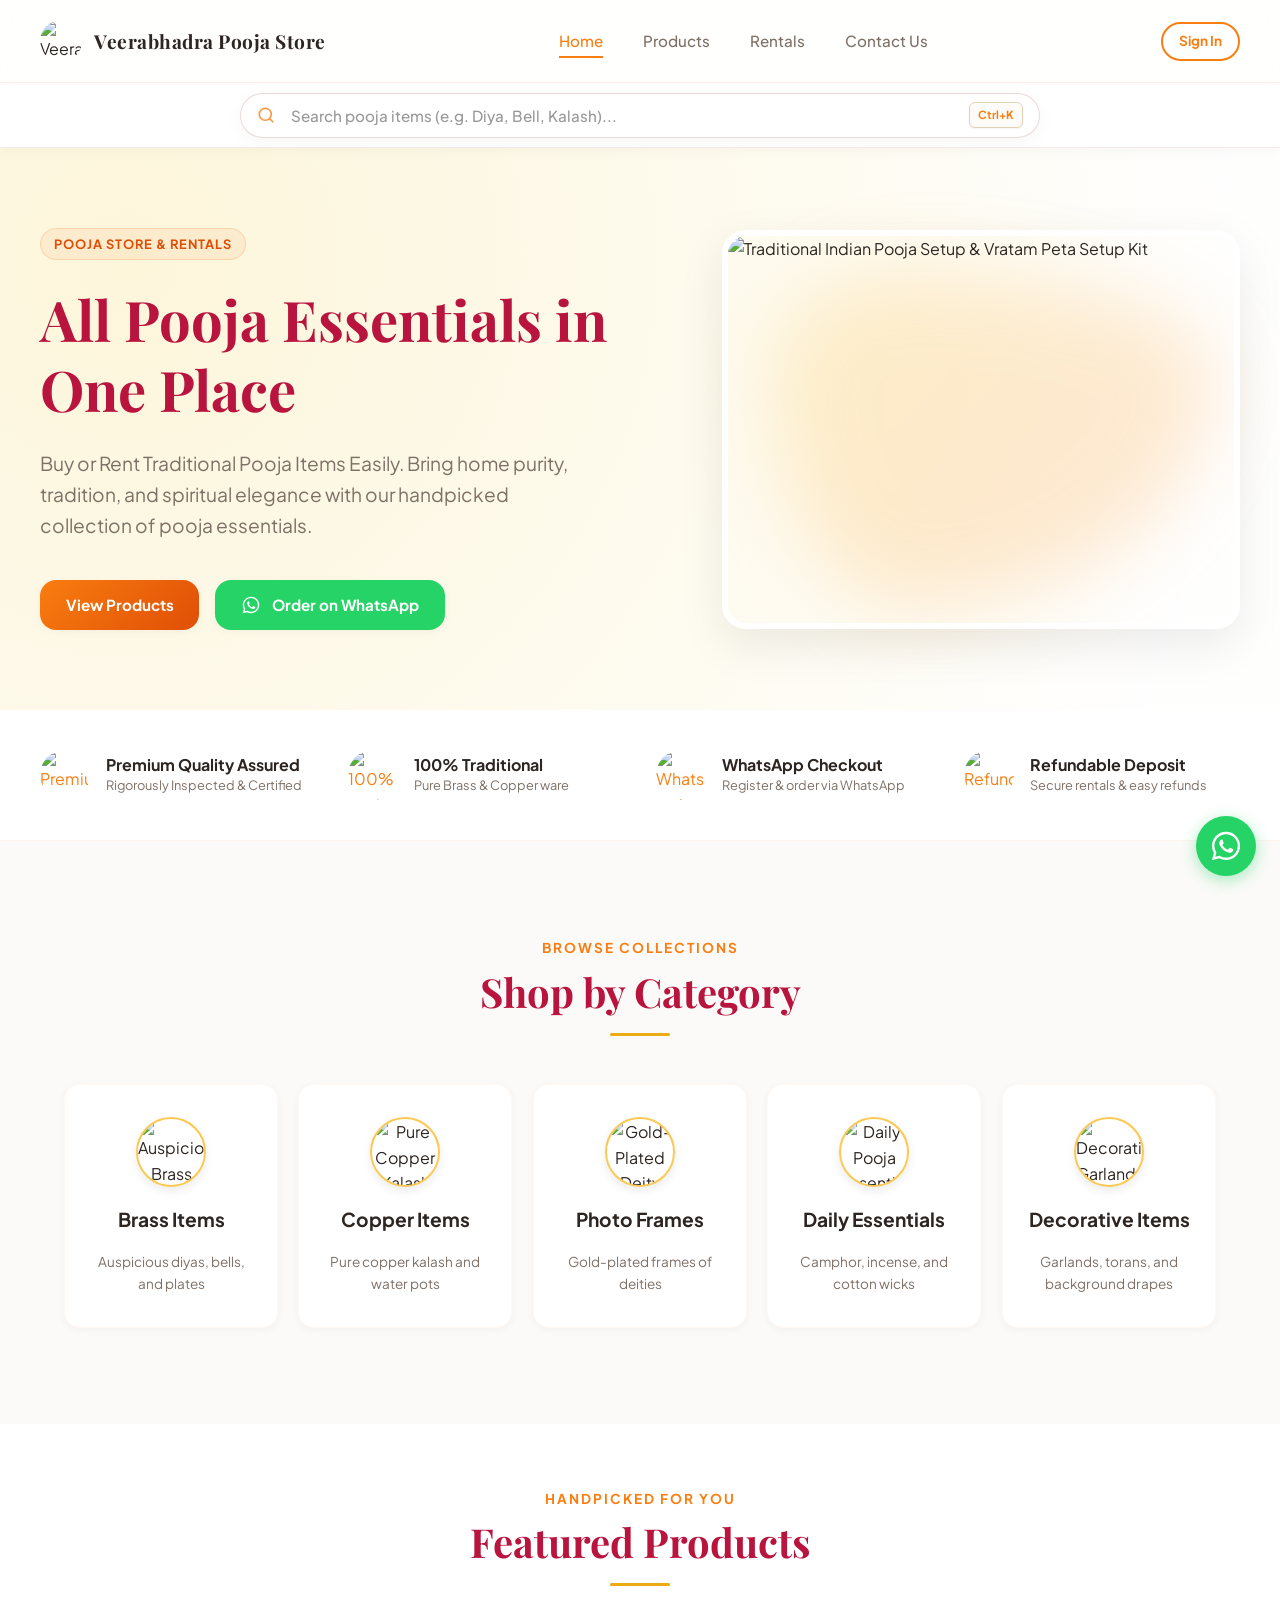
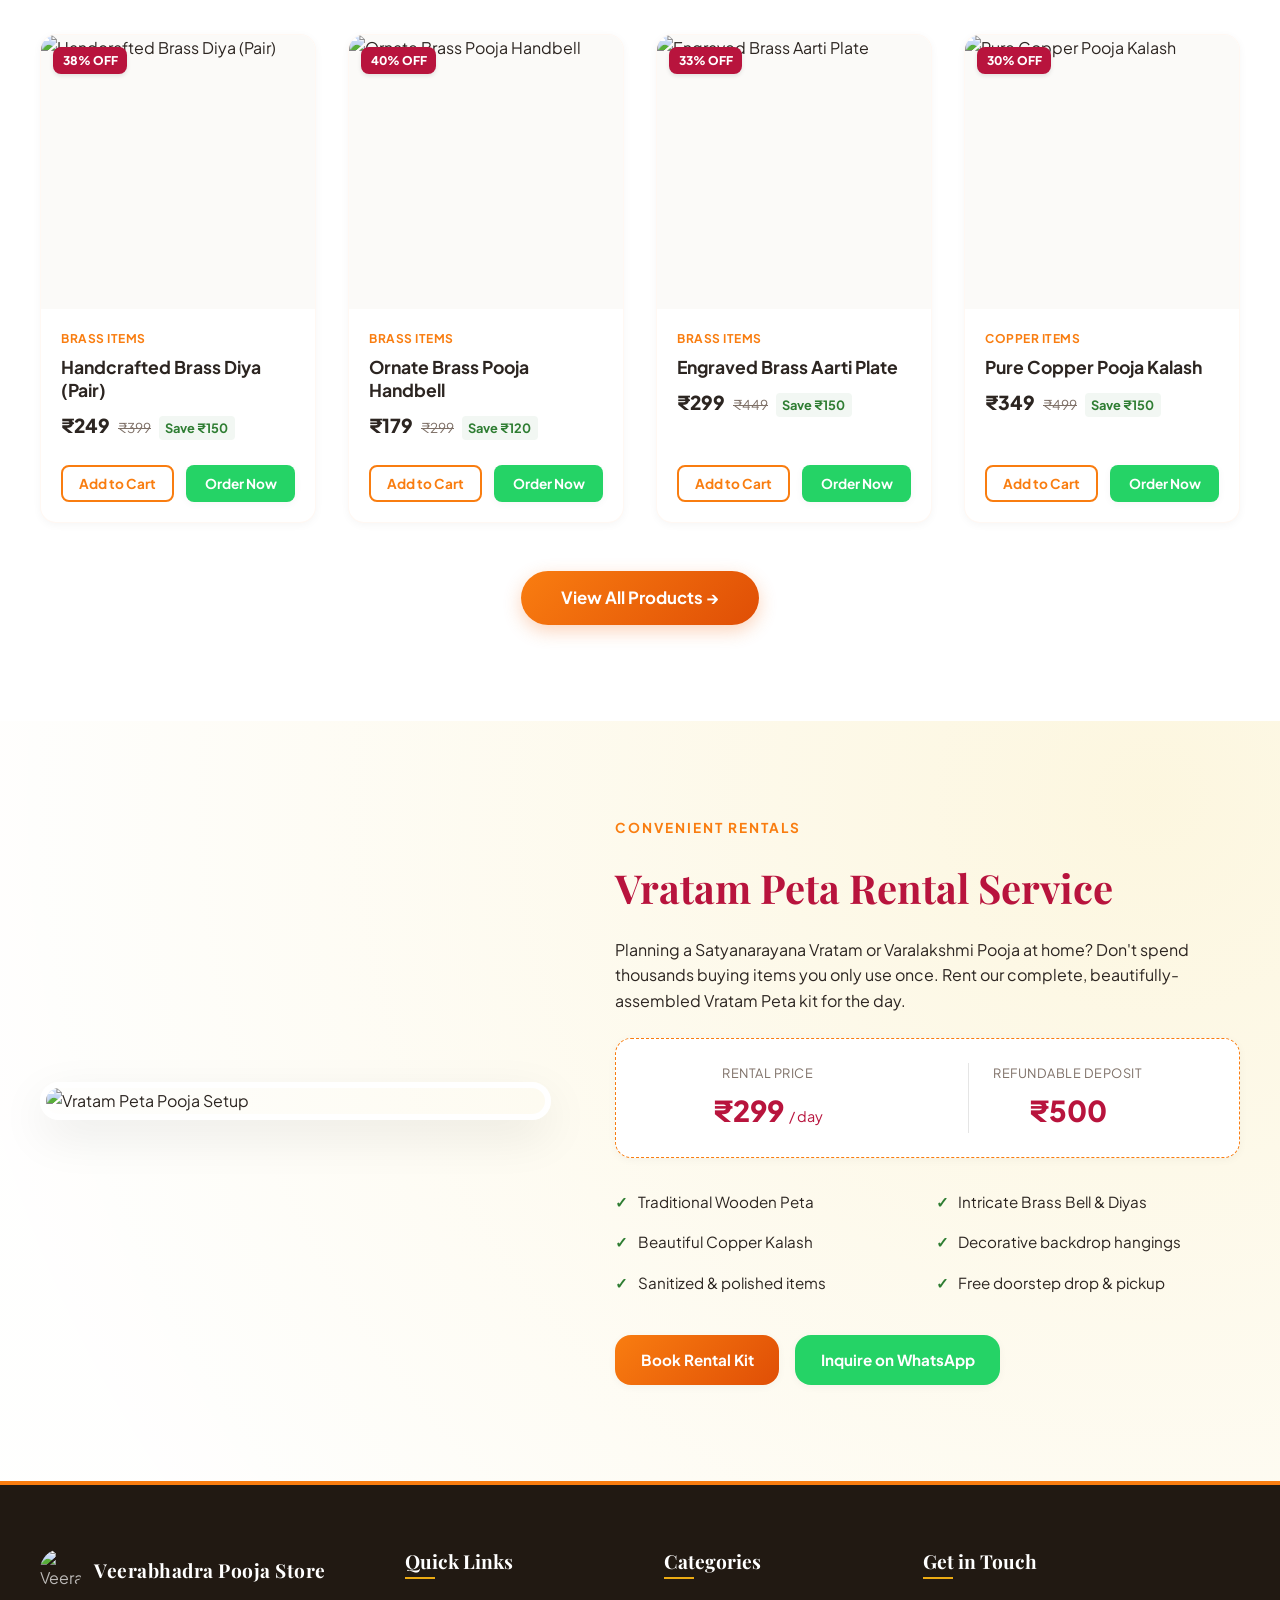
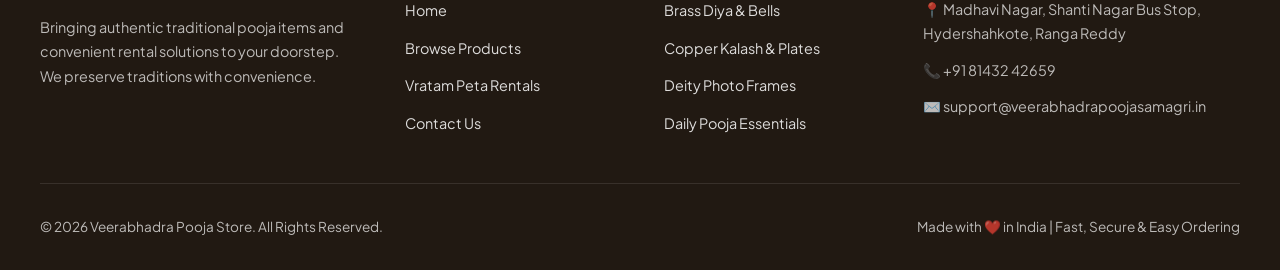
==== public/index.html @ 9b859ebb "feat: add Meta WhatsApp Cloud API support and implement admin dashboard frontend" ====
<!DOCTYPE html>
<html lang="en">
<head>
  <!-- Basic Page Needs & Character Encoding -->
  <meta charset="UTF-8">
  <meta name="viewport" content="width=device-width, initial-scale=1.0, viewport-fit=cover">
  <meta http-equiv="X-UA-Compatible" content="IE=edge">
  
  <!-- Primary SEO Meta Tags & Hyper-Local Geo Targeting -->
  <title>Veerabhadra Pooja Store | Buy Traditional Pooja Items & Rent Setup Kits in Hyderabad</title>
  <meta name="title" content="Veerabhadra Pooja Store | Buy Traditional Pooja Items & Rent Setup Kits in Hyderabad">
  <meta name="description" content="Shop premium brass & copper pooja items, deity photo frames, and rent traditional Vratam Peta setup kits in Hydershahkote, Ranga Reddy, Hyderabad. Instant WhatsApp delivery.">
  <meta name="keywords" content="pooja store near me, pooja store in Hyderabad, Veerabhadra pooja store, pooja samagri shop, buy pooja items online, vratam setup rentals Hyderabad, Hydershahkote pooja shop, Ranga Reddy pooja items, Manikonda pooja samagri, hindu pooja store, authentic pooja materials, online pooja shop, buy brass diya online, pure copper kalash, deity photo frames">
  <meta name="robots" content="index, follow, max-image-preview:large, max-snippet:-1, max-video-preview:-1">
  <meta name="author" content="Veerabhadra Pooja Store">
  
  <!-- Canonical URL & PWA Manifest -->
  <link rel="canonical" href="https://veerabhadrapoojasamagri.in/">
  <link rel="manifest" href="manifest.json">
  <meta name="theme-color" content="#800000">

  <!-- Favicons -->
  <link rel="icon" href="images/logo.jpg" type="image/jpeg">
  <link rel="apple-touch-icon" href="images/logo.jpg">

  <!-- Open Graph / Facebook / WhatsApp Social Media Meta Tags -->
  <meta property="og:type" content="website">
  <meta property="og:url" content="https://veerabhadrapoojasamagri.in/">
  <meta property="og:title" content="Veerabhadra Pooja Store | Buy Traditional Pooja Items & Rent Setup Kits in Hyderabad">
  <meta property="og:description" content="Shop premium brass & copper pooja items, deity photo frames, and rent traditional Vratam Peta setup kits in Hydershahkote, Ranga Reddy, Hyderabad. Instant WhatsApp delivery.">
  <meta property="og:image" content="https://veerabhadrapoojasamagri.in/images/hero.png">
  <meta property="og:image:alt" content="Veerabhadra Pooja Store - Traditional Indian Pooja Essentials & Setup Kit Rentals">
  <meta property="og:site_name" content="Veerabhadra Pooja Store">
  <meta property="og:locale" content="en_IN">

  <!-- Twitter Card Meta Tags -->
  <meta name="twitter:card" content="summary_large_image">
  <meta name="twitter:url" content="https://veerabhadrapoojasamagri.in/">
  <meta name="twitter:title" content="Veerabhadra Pooja Store | Buy Traditional Pooja Items & Rent Setup Kits in Hyderabad">
  <meta name="twitter:description" content="Shop premium brass & copper pooja items, deity photo frames, and rent traditional Vratam Peta setup kits in Hydershahkote, Ranga Reddy, Hyderabad. Instant WhatsApp delivery.">
  <meta name="twitter:image" content="https://veerabhadrapoojasamagri.in/images/hero.png">

  <!-- Google Search Console Verification Placeholder -->
  <meta name="google-site-verification" content="YOUR_GOOGLE_SEARCH_CONSOLE_VERIFICATION_CODE">

  <!-- Google Analytics 4 (GA4) Integration Placeholder -->
  <!--
  <script async src="https://www.googletagmanager.com/gtag/js?id=G-XXXXXXXXXX"></script>
  <script>
    window.dataLayer = window.dataLayer || [];
    function gtag(){dataLayer.push(arguments);}
    gtag('js', new Date());
    gtag('config', 'G-XXXXXXXXXX');
  </script>
  -->

  <!-- Preload Core Performance Assets -->
  <link rel="preload" href="css/style.css?v=2" as="style">
  <link rel="preload" href="images/hero.png" as="image" type="image/png">
  <link rel="stylesheet" href="css/style.css?v=2">

  <!-- Structured Data: Schema.org (JSON-LD) with FAQPage, LocalBusiness GeoCircle, AggregateRating & WebSite Sitelinks SearchBox -->
  <script type="application/ld+json">
  {
    "@context": "https://schema.org",
    "@graph": [
      {
        "@type": "Store",
        "@id": "https://veerabhadrapoojasamagri.in/#store",
        "name": "Veerabhadra Pooja Store",
        "url": "https://veerabhadrapoojasamagri.in/",
        "logo": "https://veerabhadrapoojasamagri.in/images/logo.jpg",
        "image": "https://veerabhadrapoojasamagri.in/images/hero.png",
        "description": "Authentic traditional brass & copper pooja items, deity photo frames, and Vratam Peta setup kit rentals in Hydershahkote, Hyderabad.",
        "telephone": "+91-8143242659",
        "email": "support@veerabhadrapoojasamagri.in",
        "priceRange": "₹149 - ₹2499",
        "address": {
          "@type": "PostalAddress",
          "streetAddress": "Madhavi Nagar, Shanti Nagar Bus Stop, Hydershahkote",
          "addressLocality": "Ranga Reddy",
          "addressRegion": "Telangana",
          "postalCode": "500091",
          "addressCountry": "IN"
        },
        "geo": {
          "@type": "GeoCoordinates",
          "latitude": "17.3753",
          "longitude": "78.3842"
        },
        "areaServed": [
          "Hydershahkote",
          "Ranga Reddy",
          "Manikonda",
          "Gachibowli",
          "Narsingi",
          "Mehdipatnam",
          "Bandlaguda Jagir",
          "Hyderabad"
        ],
        "aggregateRating": {
          "@type": "AggregateRating",
          "ratingValue": "4.9",
          "reviewCount": "128",
          "bestRating": "5",
          "worstRating": "1"
        },
        "openingHoursSpecification": {
          "@type": "OpeningHoursSpecification",
          "dayOfWeek": [
            "Monday",
            "Tuesday",
            "Wednesday",
            "Thursday",
            "Friday",
            "Saturday",
            "Sunday"
          ],
          "opens": "07:00",
          "closes": "21:00"
        }
      },
      {
        "@type": "Organization",
        "@id": "https://veerabhadrapoojasamagri.in/#organization",
        "name": "Veerabhadra Pooja Store",
        "url": "https://veerabhadrapoojasamagri.in/",
        "logo": "https://veerabhadrapoojasamagri.in/images/logo.jpg",
        "contactPoint": {
          "@type": "ContactPoint",
          "telephone": "+91-8143242659",
          "contactType": "customer service",
          "areaServed": "IN",
          "availableLanguage": ["en", "te", "hi"]
        }
      },
      {
        "@type": "WebSite",
        "@id": "https://veerabhadrapoojasamagri.in/#website",
        "url": "https://veerabhadrapoojasamagri.in/",
        "name": "Veerabhadra Pooja Store",
        "description": "Buy & Rent Pooja Essentials Online",
        "publisher": {
          "@id": "https://veerabhadrapoojasamagri.in/#organization"
        },
        "potentialAction": {
          "@type": "SearchAction",
          "target": "https://veerabhadrapoojasamagri.in/products?q={search_term_string}",
          "query-input": "required name=search_term_string"
        }
      },
      {
        "@type": "FAQPage",
        "@id": "https://veerabhadrapoojasamagri.in/#faq",
        "mainEntity": [
          {
            "@type": "Question",
            "name": "Where is Veerabhadra Pooja Store located?",
            "acceptedAnswer": {
              "@type": "Answer",
              "text": "Veerabhadra Pooja Store is located at Madhavi Nagar, Shanti Nagar Bus Stop, Hydershahkote, Ranga Reddy, Telangana 500091. We serve customers across Hydershahkote, Manikonda, Gachibowli, Narsingi, and Greater Hyderabad."
            }
          },
          {
            "@type": "Question",
            "name": "How does Vratam Peta rental work?",
            "acceptedAnswer": {
              "@type": "Answer",
              "text": "You can rent a complete traditional Vratam Peta setup kit for ₹299/day with a ₹500 100% refundable security deposit. It includes a carved wooden peta, backdrop drape frame, brass diyas, kalash, thali set, and marigold garlands. Simply order via WhatsApp for doorstep delivery."
            }
          },
          {
            "@type": "Question",
            "name": "Are the brass and copper items 100% pure?",
            "acceptedAnswer": {
              "@type": "Answer",
              "text": "Yes, all our brass diyas, bells, copper kalash pots, and thali sets are handcrafted from 100% pure traditional metals, thoroughly inspected and certified for sacred spiritual use."
            }
          },
          {
            "@type": "Question",
            "name": "How can I order pooja essentials online?",
            "acceptedAnswer": {
              "@type": "Answer",
              "text": "You can browse our collections on our website, add items to your cart, and complete instant checkout via WhatsApp without needing a credit card."
            }
          },
          {
            "@type": "Question",
            "name": "Do you offer doorstep delivery in Hyderabad?",
            "acceptedAnswer": {
              "@type": "Answer",
              "text": "Yes, we provide fast doorstep delivery across Hydershahkote, Manikonda, Gachibowli, Bandlaguda, Mehdipatnam, and all surrounding Hyderabad localities."
            }
          }
        ]
      }
    ]
  }
  </script>
</head>
<body>

  <!-- Sticky Header -->
  <header>
    <div class="header-container">
      <a href="/" class="logo">
        <img src="images/logo.jpg" alt="Veerabhadra Pooja Store Logo" class="logo-navbar-img">
        <div>
          <div class="logo-text">Veerabhadra Pooja Store</div>
          <div class="logo-tagline">Tradition & Purity</div>
        </div>
      </a>

      <!-- Desktop Nav -->
      <nav>
        <ul class="nav-links">
          <li><a href="/" class="active">Home</a></li>
          <li><a href="/products">Products</a></li>
          <li><a href="/rental">Rentals</a></li>
          <li><a href="/contact">Contact Us</a></li>
        </ul>
      </nav>

      <!-- Cart & Mobile Toggle -->
      <div class="nav-actions">
        <a href="login.html" class="btn btn-secondary btn-sm" id="navAuthBtn" style="border-radius: var(--radius-full); padding: 0.4rem 1rem;">Sign In</a>
        <button class="cart-trigger" aria-label="Open Cart" style="display: none;">
          <svg class="cart-icon-svg" viewBox="0 0 24 24" fill="none" stroke="currentColor" stroke-width="2" stroke-linecap="round" stroke-linejoin="round">
            <path d="M6 2L3.86 5.2A2 2 0 0 0 4 7.5V19a2 2 0 0 0 2 2h12a2 2 0 0 0 2-2V7.5a2 2 0 0 0 .14-2.3L18 2H6z" />
            <line x1="3" y1="6" x2="21" y2="6" />
            <path d="M16 10a4 4 0 0 1-8 0" />
          </svg>
          <span class="cart-badge" style="display: none;">0</span>
        </button>
        
        <button class="menu-toggle" aria-label="Toggle Navigation">
          <svg class="menu-toggle-svg" viewBox="0 0 24 24" fill="none" stroke="currentColor">
            <line x1="4" y1="12" x2="20" y2="12" />
            <line x1="4" y1="6" x2="20" y2="6" />
            <line x1="4" y1="18" x2="20" y2="18" />
          </svg>
        </button>
      </div> <!-- End nav-actions -->
    </div> <!-- End header-container -->
  </header>

  <!-- Top Smart Search Strip (Sticky under Navbar) -->
  <div class="top-search-strip">
    <div class="top-search-container">
      <div class="smart-search-wrapper">
        <div class="smart-search-box" role="combobox" aria-haspopup="listbox" aria-expanded="false" aria-owns="smartSearchDropdown">
          <svg class="search-input-icon" viewBox="0 0 24 24" fill="none" stroke="currentColor" stroke-width="2.2" stroke-linecap="round" stroke-linejoin="round" aria-hidden="true">
            <circle cx="11" cy="11" r="8"></circle>
            <line x1="21" y1="21" x2="16.65" y2="16.65"></line>
          </svg>
          <input type="text" id="smartSearchInput" class="smart-search-input" placeholder="Search pooja items (e.g. Diya, Bell, Kalash)..." autocomplete="off" aria-label="Search pooja items">
          <div class="search-right-actions">
            <span class="search-kbd-badge" id="searchKbdBadge" title="Press Ctrl+K to search">Ctrl+K</span>
            <button type="button" id="smartSearchClearBtn" class="search-clear-btn" aria-label="Clear search text" title="Clear search">&times;</button>
          </div>
        </div>

        <!-- Auto-suggestions Dropdown -->
        <div id="smartSearchDropdown" class="smart-search-dropdown"></div>
      </div>
    </div>
  </div>

  <!-- Mobile Sidebar Menu -->
  <div class="mobile-nav-overlay"></div>
  <div class="mobile-nav">
    <div class="mobile-nav-header">
      <a href="/" class="logo">
        <img src="images/logo.jpg" alt="Veerabhadra Pooja Store Logo" class="logo-navbar-img">
        <div class="logo-text" style="font-size: 1.15rem;">Veerabhadra Pooja Store</div>
      </a>
      <button class="close-btn">&times;</button>
    </div>
    <ul class="mobile-nav-links">
      <li><a href="/" class="active">Home</a></li>
      <li><a href="/products">Products</a></li>
      <li><a href="/rental">Rentals</a></li>
      <li><a href="/contact">Contact Us</a></li>
      <li><a href="/login" id="mobileAuthLink" style="color: var(--color-primary); font-weight: 700;">Sign In</a></li>
    </ul>
  </div>

  <!-- Shopping Cart Drawer -->
  <div class="cart-overlay"></div>
  <div class="cart-drawer">
    <div class="cart-header">
      <h2>🛒 Shopping Cart</h2>
      <button class="close-btn cart-close-btn">&times;</button>
    </div>
    <div class="cart-items-container">
      <!-- Dynamic cart items will go here -->
    </div>
    <div class="cart-footer">
      <div class="cart-total-row">
        <span>Subtotal:</span>
        <span class="cart-total-value">₹0</span>
      </div>
      <button class="btn btn-whatsapp cart-checkout-btn" onclick="checkoutWhatsApp()">
        Order on WhatsApp (Free Delivery)
      </button>
    </div>
  </div>

  <!-- Hero Section -->
  <section class="hero">
    <div class="hero-container">
      <div class="hero-content">
        <span class="hero-badge">Pooja Store & Rentals</span>
        <h1>All Pooja Essentials in One Place</h1>
        <p>Buy or Rent Traditional Pooja Items Easily. Bring home purity, tradition, and spiritual elegance with our handpicked collection of pooja essentials.</p>

        <div class="hero-actions">
          <a href="/products" class="btn btn-primary">View Products</a>
          <button class="btn btn-whatsapp" onclick="orderDirect('Home Page Query', 0)">
            <svg style="width:20px;height:20px;fill:currentColor;margin-right:2px;" viewBox="0 0 24 24"><path d="M12.04 2c-5.46 0-9.91 4.45-9.91 9.91 0 1.75.46 3.45 1.32 4.95L2.05 22l5.25-1.38c1.45.79 3.08 1.21 4.74 1.21 5.46 0 9.91-4.45 9.91-9.91 0-2.65-1.03-5.14-2.9-7.01A9.816 9.816 0 0 0 12.04 2m.01 1.67c2.2 0 4.26.86 5.82 2.42a8.2 8.2 0 0 1 2.41 5.83c0 4.54-3.7 8.23-8.24 8.23-1.48 0-2.93-.4-4.21-1.15l-.3-.18-3.12.82.83-3.04-.2-.31a8.187 8.187 0 0 1-1.25-4.37c0-4.54 3.7-8.24 8.24-8.24M8.75 7.73c-.15 0-.41.06-.62.29-.22.22-.83.82-.83 2s.86 2.32.98 2.49c.12.17 1.69 2.58 4.1 3.62.58.25 1.03.4 1.38.51.58.18 1.11.16 1.53.09.47-.07 1.44-.59 1.65-1.17.2-.57.2-1.07.14-1.17-.06-.1-.22-.16-.47-.29-.25-.12-1.44-.71-1.66-.79-.22-.08-.38-.12-.55.12-.17.25-.66.83-.81.99-.15.17-.31.19-.57.06-.25-.12-1.07-.39-2.03-1.25-.75-.67-1.26-1.5-1.4-1.76-.15-.26-.02-.4.11-.53.12-.11.25-.29.38-.44.13-.15.17-.25.25-.42.09-.17.04-.32-.02-.45-.06-.13-.55-1.33-.75-1.82-.2-.48-.4-.41-.55-.42-.14 0-.31-.01-.47-.01z"/></svg>
            Order on WhatsApp
          </button>
        </div>
      </div>
      <div class="hero-image-wrapper">
        <img src="images/hero.png" alt="Traditional Indian Pooja Setup & Vratam Peta Setup Kit" class="hero-img" fetchpriority="high" width="550" height="420">
      </div>
    </div>
  </section>

  <!-- Features Strip -->
  <section class="features-strip">
    <div class="features-container">
      <div class="feature-item">
        <div class="feature-icon-box" style="background: none;">
          <img src="images/premium-quality.png" alt="Premium Quality Assured Pooja Items" loading="lazy" decoding="async" style="width: 100%; height: 100%; object-fit: cover; border-radius: 50%;">
        </div>
        <div class="feature-info">
          <h4>Premium Quality Assured</h4>
          <p>Rigorously Inspected & Certified</p>
        </div>
      </div>
      <div class="feature-item">
        <div class="feature-icon-box" style="background: none;">
          <img src="images/traditional-pot.png" alt="100% Traditional Brass & Copper" loading="lazy" decoding="async" style="width: 100%; height: 100%; object-fit: cover; border-radius: 50%;">
        </div>
        <div class="feature-info">
          <h4>100% Traditional</h4>
          <p>Pure Brass & Copper ware</p>
        </div>
      </div>
      <div class="feature-item">
        <div class="feature-icon-box" style="background: none;">
          <img src="images/whatsapp-feature.png" alt="WhatsApp Quick Ordering" loading="lazy" decoding="async" style="width: 100%; height: 100%; object-fit: cover; border-radius: 50%;">
        </div>
        <div class="feature-info">
          <h4>WhatsApp Checkout</h4>
          <p>Register & order via WhatsApp</p>
        </div>
      </div>
      <div class="feature-item">
        <div class="feature-icon-box" style="background: none;">
          <img src="images/deposit-feature.png" alt="Refundable Security Deposit" loading="lazy" decoding="async" style="width: 100%; height: 100%; object-fit: cover; border-radius: 50%;">
        </div>
        <div class="feature-info">
          <h4>Refundable Deposit</h4>
          <p>Secure rentals & easy refunds</p>
        </div>
      </div>
    </div>
  </section>

  <!-- Featured Categories -->
  <section class="categories">
    <div class="section-header">
      <span class="section-tag">Browse Collections</span>
      <h2 class="section-title">Shop by Category</h2>
      <div class="section-line"></div>
    </div>
    
    <div class="category-grid">
      <a href="/products#brass-items" class="category-card">
        <div class="category-icon-img-wrapper">
          <img class="category-icon-img" src="images/brass-category.jpg" alt="Auspicious Brass Diyas, Bells, and Pooja Plates" loading="lazy" decoding="async">
        </div>
        <h3>Brass Items</h3>
        <p>Auspicious diyas, bells, and plates</p>
      </a>
      <a href="/products#copper-items" class="category-card">
        <div class="category-icon-img-wrapper">
          <img class="category-icon-img" src="images/copper-category.jpg" alt="Pure Copper Kalash and Water Pots for Pooja" loading="lazy" decoding="async">
        </div>
        <h3>Copper Items</h3>
        <p>Pure copper kalash and water pots</p>
      </a>
      <a href="/products#photo-frames" class="category-card">
        <div class="category-icon-img-wrapper">
          <img class="category-icon-img" src="images/photo-frame-category.jpg" alt="Gold-Plated Deity Photo Frames for Home Temple" loading="lazy" decoding="async">
        </div>
        <h3>Photo Frames</h3>
        <p>Gold-plated frames of deities</p>
      </a>
      <a href="/products#daily-essentials" class="category-card">
        <div class="category-icon-img-wrapper">
          <img class="category-icon-img" src="images/daily-essentials-category.jpg" alt="Daily Pooja Essentials - Camphor, Incense, Wicks" loading="lazy" decoding="async">
        </div>
        <h3>Daily Essentials</h3>
        <p>Camphor, incense, and cotton wicks</p>
      </a>
      <a href="/products#decorative-items" class="category-card">
        <div class="category-icon-img-wrapper">
          <img class="category-icon-img" src="images/decorative-category.jpg" alt="Decorative Garlands, Torans, and Backdrop Drapes" loading="lazy" decoding="async">
        </div>
        <h3>Decorative Items</h3>
        <p>Garlands, torans, and background drapes</p>
      </a>
    </div>
  </section>

  <!-- Featured Products -->
  <section class="products-section">
    <div class="products-wrapper">
      <div class="section-header">
        <span class="section-tag">Handpicked For You</span>
        <h2 class="section-title">Featured Products</h2>
        <div class="section-line"></div>
      </div>

      <div class="products-grid" id="home-dynamic-products">
        <!-- Products will be dynamically loaded here from admin inventory via main.js -->
      </div>

      <!-- View All Products Action Button -->
      <div style="text-align: center; margin-top: 3rem;">
        <a href="products.html" class="btn btn-primary" style="padding: 0.85rem 2.5rem; font-size: 1.05rem; border-radius: var(--radius-full, 50px); box-shadow: 0 6px 18px rgba(243, 112, 34, 0.3); font-weight: 700; display: inline-flex; align-items: center; gap: 8px;">
          View All Products →
        </a>
      </div>
    </div>
  </section>


  <!-- Rental Highlight Section -->
  <section class="rental-section">
    <div class="rental-container">
      <div class="rental-image-wrapper">
        <img src="images/vratam-peta.png" alt="Vratam Peta Pooja Setup" class="rental-img">
      </div>
      <div class="rental-details">
        <span class="section-tag">Convenient Rentals</span>
        <h2 class="section-title" style="text-align: left;">Vratam Peta Rental Service</h2>
        <p>Planning a Satyanarayana Vratam or Varalakshmi Pooja at home? Don't spend thousands buying items you only use once. Rent our complete, beautifully-assembled Vratam Peta kit for the day.</p>
        
        <div class="rental-pricing-box">
          <div class="pricing-item">
            <div class="price-label">Rental Price</div>
            <div class="price-value">₹299 <span style="font-size:0.9rem;font-weight:normal;">/ day</span></div>
          </div>
          <div class="pricing-item" style="border-left: 1px solid rgba(0,0,0,0.1); padding-left: 1.5rem;">
            <div class="price-label">Refundable Deposit</div>
            <div class="price-value">₹500</div>
          </div>
        </div>

        <ul class="rental-features-list">
          <li><span class="checkmark-icon">✓</span> Traditional Wooden Peta</li>
          <li><span class="checkmark-icon">✓</span> Intricate Brass Bell & Diyas</li>
          <li><span class="checkmark-icon">✓</span> Beautiful Copper Kalash</li>
          <li><span class="checkmark-icon">✓</span> Decorative backdrop hangings</li>
          <li><span class="checkmark-icon">✓</span> Sanitized & polished items</li>
          <li><span class="checkmark-icon">✓</span> Free doorstep drop & pickup</li>
        </ul>

        <div class="hero-actions" style="margin-top: 1rem;">
          <a href="/rental" class="btn btn-primary">Book Rental Kit</a>
          <button class="btn btn-whatsapp" onclick="orderDirect('Vratam Peta Rental Inquiry', 299)">
            Inquire on WhatsApp
          </button>
        </div>
      </div>
    </div>
  </section>

  <!-- Floating WhatsApp Button -->
  <button class="sticky-whatsapp-btn" onclick="orderDirect('General Shop Inquiry', 0)" aria-label="Chat on WhatsApp">
    <svg class="sticky-whatsapp-svg" viewBox="0 0 24 24"><path d="M12.04 2c-5.46 0-9.91 4.45-9.91 9.91 0 1.75.46 3.45 1.32 4.95L2.05 22l5.25-1.38c1.45.79 3.08 1.21 4.74 1.21 5.46 0 9.91-4.45 9.91-9.91 0-2.65-1.03-5.14-2.9-7.01A9.816 9.816 0 0 0 12.04 2m.01 1.67c2.2 0 4.26.86 5.82 2.42a8.2 8.2 0 0 1 2.41 5.83c0 4.54-3.7 8.23-8.24 8.23-1.48 0-2.93-.4-4.21-1.15l-.3-.18-3.12.82.83-3.04-.2-.31a8.187 8.187 0 0 1-1.25-4.37c0-4.54 3.7-8.24 8.24-8.24M8.75 7.73c-.15 0-.41.06-.62.29-.22.22-.83.82-.83 2s.86 2.32.98 2.49c.12.17 1.69 2.58 4.1 3.62.58.25 1.03.4 1.38.51.58.18 1.11.16 1.53.09.47-.07 1.44-.59 1.65-1.17.2-.57.2-1.07.14-1.17-.06-.1-.22-.16-.47-.29-.25-.12-1.44-.71-1.66-.79-.22-.08-.38-.12-.55.12-.17.25-.66.83-.81.99-.15.17-.31.19-.57.06-.25-.12-1.07-.39-2.03-1.25-.75-.67-1.26-1.5-1.4-1.76-.15-.26-.02-.4.11-.53.12-.11.25-.29.38-.44.13-.15.17-.25.25-.42.09-.17.04-.32-.02-.45-.06-.13-.55-1.33-.75-1.82-.2-.48-.4-.41-.55-.42-.14 0-.31-.01-.47-.01z" fill="currentColor"/></svg>
  </button>

  <!-- Footer -->
  <footer>
    <div class="footer-container">
      <div class="footer-col">
        <a href="/" class="logo" style="margin-bottom: 1.5rem;">
          <img src="images/logo.jpg" alt="Veerabhadra Pooja Store Logo" class="logo-navbar-img">
          <div>
            <div class="logo-text" style="color: white;">Veerabhadra Pooja Store</div>
          </div>
        </a>
        <p>Bringing authentic traditional pooja items and convenient rental solutions to your doorstep. We preserve traditions with convenience.</p>
      </div>
      <div class="footer-col">
        <h3>Quick Links</h3>
        <ul>
          <li><a href="/">Home</a></li>
          <li><a href="/products">Browse Products</a></li>
          <li><a href="/rental">Vratam Peta Rentals</a></li>
          <li><a href="/contact">Contact Us</a></li>
        </ul>
      </div>
      <div class="footer-col">
        <h3>Categories</h3>
        <ul>
          <li><a href="/products#brass-items">Brass Diya & Bells</a></li>
          <li><a href="/products#copper-items">Copper Kalash & Plates</a></li>
          <li><a href="/products#photo-frames">Deity Photo Frames</a></li>
          <li><a href="/products#daily-essentials">Daily Pooja Essentials</a></li>
        </ul>
      </div>
      <div class="footer-col">
        <h3>Get in Touch</h3>
        <p style="margin-bottom: 0.75rem;">📍 Madhavi Nagar, Shanti Nagar Bus Stop, Hydershahkote, Ranga Reddy</p>
        <p style="margin-bottom: 0.75rem;">📞 +91 81432 42659</p>
        <p>✉️ support@veerabhadrapoojasamagri.in</p>
      </div>
    </div>
    <div class="footer-bottom">
      <p>&copy; 2026 Veerabhadra Pooja Store. All Rights Reserved.</p>
      <p>Made with ❤️ in India | Fast, Secure & Easy Ordering</p>
    </div>
  </footer>

  <script src="https://cdn.jsdelivr.net/npm/@supabase/supabase-js@2"></script>
  <script src="js/supabase-config.js"></script>
  <script src="js/main.js?v=3" defer></script>
  <script src="js/smart-search.js?v=2" defer></script>
</body>
</html>
---- public/css/style.css ----
@import url('https://fonts.googleapis.com/css2?family=Playfair+Display:ital,wght@0,400..900;1,400..900&family=Plus+Jakarta+Sans:ital,wght@0,200..800;1,200..800&display=swap');

 /* CSS Variables for Premium Design System */
 :root {
   --color-primary: hsl(28, 95%, 52%);
   /* Saffron */
   --color-primary-light: hsl(28, 95%, 65%);
   --color-primary-dark: hsl(20, 95%, 45%);

   --color-secondary: hsl(42, 85%, 50%);
   /* Gold / Brass */
   --color-secondary-light: hsl(42, 95%, 65%);
   --color-secondary-dark: hsl(35, 85%, 40%);

   --color-accent: hsl(345, 80%, 40%);
   /* Kumkum Crimson */
   --color-accent-light: hsl(345, 80%, 50%);

   --color-bg: hsl(35, 30%, 98%);
   /* Warm Cream */
   --color-bg-card: hsl(0, 0%, 100%);
   /* Pure White */
   --color-bg-footer: hsl(28, 30%, 10%);
   /* Deep warm dark */

   --color-text: hsl(24, 15%, 15%);
   /* Charcoal */
   --color-text-light: hsl(24, 10%, 45%);
   /* Muted text */
   --color-text-white: hsl(0, 0%, 100%);

   --font-heading: 'Playfair Display', serif;
   --font-body: 'Plus Jakarta Sans', sans-serif;

   --radius-sm: 8px;
   --radius-md: 16px;
   --radius-lg: 24px;
   --radius-full: 9999px;

   --shadow-sm: 0 2px 8px rgba(0, 0, 0, 0.04);
   --shadow-md: 0 8px 24px rgba(243, 112, 34, 0.08);
   --shadow-lg: 0 16px 48px rgba(0, 0, 0, 0.08);
   --shadow-gold: 0 8px 24px rgba(230, 184, 0, 0.2);

   --transition-fast: 0.2s ease;
   --transition-normal: 0.3s cubic-bezier(0.4, 0, 0.2, 1);
   --transition-slow: 0.5s cubic-bezier(0.4, 0, 0.2, 1);

   --max-width: 1200px;
 }

 /* Reset & Base Styles */
 * {
   box-sizing: border-box;
   margin: 0;
   padding: 0;
   -webkit-tap-highlight-color: transparent;
 }

 html {
   scroll-behavior: smooth;
   font-size: 16px;
 }

 body {
   font-family: var(--font-body);
   background-color: var(--color-bg);
   color: var(--color-text);
   line-height: 1.6;
   overflow-x: hidden;
   max-width: 100vw;
 }

 /* Typography */
 h1,
 h2,
 h3,
 h4,
 h5,
 h6 {
   font-family: var(--font-heading);
   font-weight: 700;
   line-height: 1.25;
 }

 a {
   text-decoration: none;
   color: inherit;
   transition: color var(--transition-fast);
 }

 img {
   max-width: 100%;
   height: auto;
   display: block;
   object-fit: cover;
 }

 /* Header & Navigation */
 header {
   position: sticky;
   top: 0;
   left: 0;
   width: 100%;
   background-color: rgba(255, 255, 255, 0.85);
   backdrop-filter: blur(12px);
   -webkit-backdrop-filter: blur(12px);
   border-bottom: 1px solid rgba(243, 112, 34, 0.1);
   z-index: 100;
   transition: background-color var(--transition-fast);
 }

 .header-container {
   display: flex;
   justify-content: space-between;
   align-items: center;
   max-width: 1400px;
   margin: 0 auto;
   padding: 1.25rem 2.5rem;
 }

 .logo {
   display: flex;
   align-items: center;
   gap: 0.75rem;
 }

 .logo-icon {
   width: 36px;
   height: 36px;
   background: linear-gradient(135deg, var(--color-primary), var(--color-secondary));
   border-radius: 50%;
   display: flex;
   align-items: center;
   justify-content: center;
   color: white;
   font-weight: bold;
   font-size: 1.2rem;
   box-shadow: var(--shadow-gold);
 }

 .logo-text {
   font-family: var(--font-heading);
   font-size: 1.2rem;
   font-weight: 700;
   color: var(--color-text);
   letter-spacing: 0.5px;
 }

 .logo-navbar-img {
   width: 42px;
   height: 42px;
   object-fit: cover;
   border-radius: 50%;
   display: block;
 }

 .logo-tagline {
   display: none;
 }

 @media (max-width: 768px) {
   .logo-navbar-img {
     width: 40px;
     height: 40px;
   }
 }

 .nav-links {
   display: flex;
   gap: 2.5rem;
   list-style: none;
 }

 .nav-links a {
   font-weight: 500;
   font-size: 0.95rem;
   color: var(--color-text-light);
   position: relative;
   padding: 0.5rem 0;
   transition: color var(--transition-fast);
 }

 .nav-links a::after {
   content: '';
   position: absolute;
   bottom: 0;
   left: 0;
   width: 0;
   height: 2px;
   background-color: var(--color-primary);
   transition: width var(--transition-fast);
 }

 .nav-links a:hover::after,
 .nav-links a.active::after {
   width: 100%;
 }

 .nav-links a.active {
   color: var(--color-primary);
 }

 .nav-actions {
   display: flex;
   align-items: center;
   gap: 1rem;
 }

 /* Navigation Back Buttons */
 .btn-back-nav {
   display: inline-flex;
   align-items: center;
   gap: 5px;
   padding: 0.4rem 0.95rem;
   background-color: rgba(243, 112, 34, 0.08);
   color: var(--color-primary-dark);
   border: 1px solid rgba(243, 112, 34, 0.25);
   border-radius: var(--radius-full, 50px);
   font-size: 0.85rem;
   font-weight: 600;
   cursor: pointer;
   text-decoration: none;
   transition: all var(--transition-fast, 0.2s ease);
 }

 .btn-back-nav:hover {
   background-color: var(--color-primary);
   color: white;
   border-color: var(--color-primary);
   transform: translateX(-3px);
   box-shadow: 0 4px 12px rgba(243, 112, 34, 0.25);
 }

 .btn-back-link {
   display: inline-flex;
   align-items: center;
   gap: 5px;
   padding: 0.35rem 0.85rem;
   background: white;
   color: var(--color-text-light);
   border: 1px solid rgba(0, 0, 0, 0.12);
   border-radius: var(--radius-full, 50px);
   font-size: 0.85rem;
   font-weight: 600;
   cursor: pointer;
   text-decoration: none;
   margin-bottom: 1rem;
   box-shadow: 0 2px 6px rgba(0, 0, 0, 0.04);
   transition: all var(--transition-fast, 0.2s ease);
 }

 .btn-back-link:hover {
   color: var(--color-primary);
   border-color: var(--color-primary);
   background-color: rgba(243, 112, 34, 0.06);
   transform: translateX(-3px);
 }


 /* Cart Trigger Icon */
 .cart-trigger {
   position: relative;
   background: none;
   border: none;
   cursor: pointer;
   padding: 0.5rem;
   color: var(--color-text);
   display: flex;
   align-items: center;
   justify-content: center;
   transition: transform var(--transition-fast);
 }

 .cart-trigger:hover {
   transform: scale(1.08);
 }

 .cart-icon-svg {
   width: 24px;
   height: 24px;
   fill: none;
   stroke: currentColor;
   stroke-width: 2;
 }

 .cart-badge {
   position: absolute;
   top: -2px;
   right: -2px;
   background-color: var(--color-accent);
   color: white;
   font-size: 0.7rem;
   font-weight: bold;
   border-radius: 50%;
   width: 18px;
   height: 18px;
   display: flex;
   align-items: center;
   justify-content: center;
   border: 2px solid white;
 }

 /* Mobile Navigation Toggle */
 .menu-toggle {
   display: none;
   background: none;
   border: none;
   cursor: pointer;
   padding: 0.5rem;
   color: var(--color-text);
 }

 .menu-toggle-svg {
   width: 24px;
   height: 24px;
   stroke: currentColor;
   stroke-width: 2;
 }

 /* Mobile Sidebar Nav */
 .mobile-nav {
   position: fixed;
   top: 0;
   left: -100%;
   width: 80%;
   max-width: 320px;
   height: 100vh;
   background-color: var(--color-bg-card);
   z-index: 110;
   padding: 2rem 1.5rem;
   box-shadow: var(--shadow-lg);
   transition: left var(--transition-normal);
   display: flex;
   flex-direction: column;
   gap: 2.5rem;
 }

 .mobile-nav.active {
   left: 0;
 }

 .mobile-nav-header {
   display: flex;
   justify-content: space-between;
   align-items: center;
 }

 .close-btn {
   background: none;
   border: none;
   font-size: 1.8rem;
   cursor: pointer;
   color: var(--color-text-light);
   line-height: 1;
 }

 .mobile-nav-links {
   display: flex;
   flex-direction: column;
   gap: 1.5rem;
   list-style: none;
 }

 .mobile-nav-links a {
   font-size: 1.2rem;
   font-weight: 600;
   display: block;
   padding: 0.5rem 0;
 }

 .mobile-nav-links a.active {
   color: var(--color-primary);
   border-left: 3px solid var(--color-primary);
   padding-left: 0.75rem;
 }

 .mobile-nav-overlay {
   position: fixed;
   top: 0;
   left: 0;
   width: 100vw;
   height: 100vh;
   background-color: rgba(0, 0, 0, 0.4);
   z-index: 105;
   opacity: 0;
   visibility: hidden;
   transition: opacity var(--transition-normal), visibility var(--transition-normal);
 }

 .mobile-nav-overlay.active {
   opacity: 1;
   visibility: visible;
 }

 /* Buttons & CTA */
 .btn {
   display: inline-flex;
   align-items: center;
   justify-content: center;
   gap: 0.6rem;
   font-family: var(--font-body);
   font-weight: 700;
   font-size: 0.95rem;
   padding: 0.8rem 1.6rem;
   border-radius: var(--radius-md);
   border: none;
   cursor: pointer;
   transition: all var(--transition-fast);
   text-align: center;
   box-shadow: var(--shadow-sm);
   will-change: transform, box-shadow;
 }

 .btn-primary {
   background: linear-gradient(135deg, var(--color-primary), var(--color-primary-dark));
   color: white;
 }

 .btn-primary:hover {
   transform: translateY(-2px);
   box-shadow: 0 8px 20px rgba(243, 112, 34, 0.3);
 }

 .btn-secondary {
   background: white;
   color: var(--color-primary);
   border: 2px solid var(--color-primary);
   box-shadow: none;
 }

 .btn-secondary:hover {
   background-color: var(--color-primary);
   color: white;
   transform: translateY(-2px);
 }

 .btn-whatsapp {
   background-color: #25D366;
   color: white;
 }

 .btn-whatsapp:hover {
   background-color: #128C7E;
   transform: translateY(-2px);
   box-shadow: 0 8px 20px rgba(37, 211, 102, 0.3);
 }

 .btn-sm {
   padding: 0.5rem 1rem;
   font-size: 0.85rem;
   border-radius: var(--radius-sm);
 }

 /* Hero Section */
 .hero {
   padding: 5rem 1.5rem;
   position: relative;
   overflow: hidden;
   background: radial-gradient(circle at 10% 20%, rgba(254, 243, 199, 0.6) 0%, rgba(255, 255, 255, 0.9) 90%);
 }

 .hero-container {
   max-width: var(--max-width);
   margin: 0 auto;
   display: grid;
   grid-template-columns: 1.1fr 0.9fr;
   align-items: center;
   gap: 3rem;
 }

 .hero-content {
   display: flex;
   flex-direction: column;
   align-items: flex-start;
   gap: 1.5rem;
 }

 .hero-badge {
   background-color: rgba(243, 112, 34, 0.08);
   border: 1px solid rgba(243, 112, 34, 0.2);
   color: var(--color-primary-dark);
   font-size: 0.8rem;
   font-weight: 700;
   text-transform: uppercase;
   letter-spacing: 1px;
   padding: 0.3rem 0.8rem;
   border-radius: var(--radius-full);
 }

 .hero-content h1 {
   font-size: 3.5rem;
   color: var(--color-accent);
 }

 .hero-content p {
   font-size: 1.2rem;
   color: var(--color-text-light);
   max-width: 540px;
 }

 .hero-actions {
   display: flex;
   gap: 1rem;
   margin-top: 1rem;
   flex-wrap: wrap;
 }

 .hero-image-wrapper {
   position: relative;
 }

 .hero-image-wrapper::before {
   content: '';
   position: absolute;
   top: 10%;
   left: 10%;
   width: 85%;
   height: 85%;
   background: linear-gradient(135deg, var(--color-secondary-light), var(--color-primary-light));
   border-radius: 30% 70% 70% 30% / 30% 30% 70% 70%;
   filter: blur(40px);
   opacity: 0.25;
   z-index: 1;
 }

 .hero-img {
   width: 100%;
   height: auto;
   border-radius: var(--radius-lg);
   box-shadow: var(--shadow-lg);
   z-index: 2;
   position: relative;
   border: 6px solid white;
 }

 /* Feature Highlights */
 .features-strip {
   background: white;
   padding: 2.5rem 1.5rem;
   border-bottom: 1px solid rgba(243, 112, 34, 0.08);
 }

 .features-container {
   max-width: var(--max-width);
   margin: 0 auto;
   display: grid;
   grid-template-columns: repeat(4, 1fr);
   gap: 2rem;
 }

 .feature-item {
   display: flex;
   align-items: center;
   gap: 1rem;
 }

 .feature-icon-box {
   width: 50px;
   height: 50px;
   background-color: rgba(243, 112, 34, 0.05);
   border-radius: 50%;
   display: flex;
   align-items: center;
   justify-content: center;
   color: var(--color-primary);
   flex-shrink: 0;
 }

 .feature-info h4 {
   font-size: 1rem;
   font-family: var(--font-body);
   font-weight: 700;
   color: var(--color-text);
 }

 .feature-info p {
   font-size: 0.8rem;
   color: var(--color-text-light);
 }

 /* Category Section */
 .categories {
   padding: 6rem 1.5rem;
   max-width: var(--max-width);
   margin: 0 auto;
 }

 .section-header {
   text-align: center;
   margin-bottom: 3rem;
   display: flex;
   flex-direction: column;
   align-items: center;
   gap: 0.5rem;
 }

 .section-tag {
   color: var(--color-primary);
   font-size: 0.85rem;
   font-weight: 700;
   text-transform: uppercase;
   letter-spacing: 2px;
 }

 .section-title {
   font-size: 2.5rem;
   color: var(--color-accent);
 }

 .section-line {
   width: 60px;
   height: 3px;
   background-color: var(--color-secondary);
   border-radius: var(--radius-full);
   margin-top: 0.5rem;
 }

 .category-grid {
   display: grid;
   grid-template-columns: repeat(5, 1fr);
   gap: 1.25rem;
 }

 .category-card {
   background-color: white;
   border-radius: var(--radius-md);
   padding: 2rem 1.5rem;
   text-align: center;
   box-shadow: var(--shadow-sm);
   transition: all var(--transition-normal);
   border: 1px solid rgba(243, 112, 34, 0.05);
   display: flex;
   flex-direction: column;
   align-items: center;
   gap: 1.25rem;
   cursor: pointer;
   will-change: transform, box-shadow;
 }

 .category-card:hover {
   transform: translateY(-8px);
   box-shadow: var(--shadow-md);
   border-color: rgba(243, 112, 34, 0.2);
 }

 .category-icon {
   width: 70px;
   height: 70px;
   background-color: hsl(35, 100%, 96%);
   border-radius: 50%;
   display: flex;
   align-items: center;
   justify-content: center;
   font-size: 2rem;
   color: var(--color-primary);
   box-shadow: inset 0 2px 4px rgba(243, 112, 34, 0.05);
   transition: background-color var(--transition-fast);
 }

 .category-card:hover .category-icon {
   background-color: var(--color-primary);
   color: white;
 }

 .category-icon-img-wrapper {
   width: 70px;
   height: 70px;
   border-radius: 50%;
   overflow: hidden;
   box-shadow: 0 4px 10px rgba(0, 0, 0, 0.08);
   border: 2px solid var(--color-secondary-light);
   transition: transform var(--transition-fast), border-color var(--transition-fast);
 }

 .category-icon-img {
   width: 100%;
   height: 100%;
   object-fit: cover;
 }

 .category-card:hover .category-icon-img-wrapper {
   transform: scale(1.06);
   border-color: var(--color-primary);
 }

 .category-icon-img.brass-preview {
   object-position: 72% 55%;
   /* Focused zoom on the Ganesha idol from the photo */
   transform: scale(1.6);
 }

 .category-card h3 {
   font-size: 1.2rem;
   font-family: var(--font-body);
   font-weight: 700;
 }

 .category-card p {
   font-size: 0.85rem;
   color: var(--color-text-light);
 }

 /* Products Layout */
 .products-section {
   padding: 4rem 1.5rem 6rem;
   background-color: white;
 }

 .products-wrapper {
   max-width: var(--max-width);
   margin: 0 auto;
 }

 .products-grid {
   display: grid;
   grid-template-columns: repeat(4, 1fr);
   gap: 2rem;
 }

 .product-card {
   background-color: var(--color-bg-card);
   border-radius: var(--radius-md);
   overflow: hidden;
   box-shadow: var(--shadow-sm);
   border: 1px solid rgba(243, 112, 34, 0.05);
   transition: all var(--transition-normal);
   display: flex;
   flex-direction: column;
   will-change: transform, box-shadow;
 }

 .product-card:hover {
   transform: translateY(-6px);
   box-shadow: var(--shadow-md);
   border-color: rgba(243, 112, 34, 0.15);
 }

 .product-card--oos:hover {
   transform: none;
   box-shadow: var(--shadow-sm);
   border-color: rgba(243, 112, 34, 0.05);
 }

 .product-image-container {
   position: relative;
   aspect-ratio: 1;
   background-color: var(--color-bg);
   overflow: hidden;
 }

 .product-image {
   width: 100%;
   height: 100%;
   object-fit: cover;
   transition: transform var(--transition-slow);
   will-change: transform;
 }

 .product-card:hover .product-image {
   transform: scale(1.06);
 }

 .discount-badge {
   position: absolute;
   top: 12px;
   left: 12px;
   background-color: var(--color-accent);
   color: white;
   font-size: 0.75rem;
   font-weight: 800;
   padding: 0.25rem 0.6rem;
   border-radius: var(--radius-sm);
   z-index: 5;
   box-shadow: 0 2px 4px rgba(0, 0, 0, 0.1);
 }

 .product-info {
   padding: 1.25rem;
   display: flex;
   flex-direction: column;
   flex-grow: 1;
   gap: 0.5rem;
 }

 .product-category {
   font-size: 0.75rem;
   font-weight: 700;
   color: var(--color-primary);
   text-transform: uppercase;
   letter-spacing: 0.5px;
 }

 .product-name {
   font-size: 1.1rem;
   font-family: var(--font-body);
   font-weight: 700;
   color: var(--color-text);
   line-height: 1.3;
 }

 .price-row {
   display: flex;
   align-items: baseline;
   gap: 0.5rem;
   flex-wrap: wrap;
 }

 .selling-price {
   font-size: 1.2rem;
   font-weight: 800;
   color: var(--color-text);
 }

 .mrp {
   font-size: 0.85rem;
   text-decoration: line-through;
   color: var(--color-text-light);
 }

 .you-save {
   font-size: 0.8rem;
   font-weight: 700;
   color: #2e7d32;
   /* Green */
   background-color: rgba(46, 125, 50, 0.06);
   padding: 0.1rem 0.4rem;
   border-radius: 4px;
 }

 .product-actions {
   margin-top: auto;
   padding-top: 1rem;
   display: flex;
   gap: 0.75rem;
   flex-wrap: wrap;
 }

 .product-actions .btn {
   flex: 1;
   min-width: 100px;
 }

 /* Products Page Categories Grid Section */
 .category-block {
   margin-bottom: 5rem;
 }

 .category-block:last-child {
   margin-bottom: 0;
 }

 .category-block-header {
   border-left: 4px solid var(--color-primary);
   padding-left: 1rem;
   margin-bottom: 2rem;
 }

 .category-block-header h2 {
   font-size: 2rem;
   color: var(--color-accent);
 }

 .category-block-header p {
   color: var(--color-text-light);
   font-size: 0.95rem;
 }

 .category-block-header.has-image {
   display: flex;
   align-items: center;
   justify-content: space-between;
   gap: 3rem;
   border-left: none;
   padding-left: 0;
   margin-bottom: 3rem;
 }

 .category-block-header.has-image .header-text-content {
   flex: 1.2;
   border-left: 4px solid var(--color-primary);
   padding-left: 1rem;
 }

 .category-block-header.has-image .header-image-content {
   flex: 1;
   max-width: 350px;
   border-radius: var(--radius-md);
   overflow: hidden;
   box-shadow: var(--shadow-sm);
   border: 1px solid rgba(243, 112, 34, 0.1);
   aspect-ratio: 3 / 2;
   transition: transform var(--transition-normal), box-shadow var(--transition-normal);
 }

 .category-block-header.has-image .header-image-content:hover {
   transform: translateY(-2px);
   box-shadow: var(--shadow-md);
 }

 .category-block-header.has-image .category-header-img {
   width: 100%;
   height: 100%;
   object-fit: cover;
   display: block;
 }

 @media (max-width: 768px) {
   .category-block-header.has-image {
     flex-direction: column-reverse;
     align-items: stretch;
     gap: 1.5rem;
     margin-bottom: 2rem;
   }

   .category-block-header.has-image .header-image-content {
     max-width: 100%;
   }
 }

 /* Vratam Peta Rental Segment on Home Page & Rental Page */
 .rental-section {
   padding: 6rem 1.5rem;
   background: radial-gradient(circle at 90% 10%, rgba(254, 243, 199, 0.5) 0%, rgba(255, 255, 255, 0.9) 90%);
 }

 .rental-container {
   max-width: var(--max-width);
   margin: 0 auto;
   display: grid;
   grid-template-columns: 0.9fr 1.1fr;
   align-items: center;
   gap: 4rem;
 }

 .rental-image-wrapper {
   position: relative;
 }

 .rental-img {
   width: 100%;
   border-radius: var(--radius-lg);
   box-shadow: var(--shadow-lg);
   border: 6px solid white;
 }

 .rental-details {
   display: flex;
   flex-direction: column;
   gap: 1.5rem;
 }

 .rental-pricing-box {
   background-color: white;
   border-radius: var(--radius-md);
   padding: 1.5rem;
   border: 1px dashed var(--color-primary);
   display: flex;
   justify-content: space-around;
   text-align: center;
   box-shadow: var(--shadow-sm);
 }

 .pricing-item .price-label {
   font-size: 0.8rem;
   color: var(--color-text-light);
   text-transform: uppercase;
   letter-spacing: 0.5px;
 }

 .pricing-item .price-value {
   font-size: 1.8rem;
   font-weight: 800;
   color: var(--color-accent);
   margin-top: 0.25rem;
 }

 .rental-features-list {
   display: grid;
   grid-template-columns: 1fr 1fr;
   gap: 1rem;
   list-style: none;
   margin-top: 0.5rem;
 }

 .rental-features-list li {
   display: flex;
   align-items: center;
   gap: 0.6rem;
   font-size: 0.95rem;
 }

 .checkmark-icon {
   color: #2e7d32;
   font-weight: bold;
 }

 /* Rental Page Booking Form */
 .rental-layout {
   display: grid;
   grid-template-columns: 1.2fr 0.8fr;
   gap: 3rem;
   max-width: var(--max-width);
   margin: 0 auto;
   padding: 4rem 1.5rem;
 }

 .rental-booking-card {
   background-color: white;
   border-radius: var(--radius-md);
   padding: 2.5rem 2rem;
   box-shadow: var(--shadow-md);
   border: 1px solid rgba(243, 112, 34, 0.08);
   position: sticky;
   top: 100px;
 }

 .booking-form {
   display: flex;
   flex-direction: column;
   gap: 1.25rem;
   margin-top: 1.5rem;
 }

 .form-group {
   display: flex;
   flex-direction: column;
   gap: 0.4rem;
 }

 .form-group label {
   font-size: 0.85rem;
   font-weight: 700;
   color: var(--color-text);
 }

 .form-control {
   font-family: var(--font-body);
   font-size: 0.95rem;
   padding: 0.75rem 1rem;
   border-radius: var(--radius-sm);
   border: 1px solid rgba(243, 112, 34, 0.2);
   outline: none;
   transition: border-color var(--transition-fast);
 }

 .form-control:focus {
   border-color: var(--color-primary);
   box-shadow: 0 0 0 3px rgba(243, 112, 34, 0.1);
 }

 /* Contact Page Layout */
 .contact-section {
   max-width: var(--max-width);
   margin: 0 auto;
   padding: 4rem 1.5rem 6rem;
 }

 .contact-layout {
   display: grid;
   grid-template-columns: 1fr 1fr;
   gap: 4rem;
 }

 .contact-info-panel {
   display: flex;
   flex-direction: column;
   gap: 2rem;
 }

 .contact-card-box {
   background-color: white;
   border-radius: var(--radius-md);
   padding: 2rem;
   box-shadow: var(--shadow-sm);
   border: 1px solid rgba(243, 112, 34, 0.05);
   display: flex;
   gap: 1.5rem;
   align-items: flex-start;
 }

 .contact-card-icon {
   width: 50px;
   height: 50px;
   background-color: rgba(243, 112, 34, 0.05);
   border-radius: var(--radius-sm);
   display: flex;
   align-items: center;
   justify-content: center;
   color: var(--color-primary);
   flex-shrink: 0;
 }

 .contact-card-details h3 {
   font-size: 1.2rem;
   font-family: var(--font-body);
   font-weight: 700;
   margin-bottom: 0.5rem;
 }

 .contact-card-details p {
   color: var(--color-text-light);
   font-size: 0.95rem;
   white-space: pre-line;
 }

 .map-container {
   background-color: white;
   border-radius: var(--radius-md);
   padding: 1rem;
   box-shadow: var(--shadow-md);
   border: 1px solid rgba(243, 112, 34, 0.08);
   height: 450px;
   overflow: hidden;
   position: relative;
 }

 .map-placeholder {
   width: 100%;
   height: 100%;
   background: radial-gradient(circle, #f5f5f5 10%, #e9e9e9 90%);
   border-radius: var(--radius-sm);
   display: flex;
   flex-direction: column;
   align-items: center;
   justify-content: center;
   text-align: center;
   padding: 2rem;
   gap: 1rem;
 }

 .map-marker-svg {
   width: 48px;
   height: 48px;
   fill: var(--color-accent);
 }

  /* Shopping Cart Drawer */
  .cart-drawer {
    position: fixed;
    top: 0;
    bottom: 0;
    right: -100%;
    width: 100%;
    max-width: 440px;
    background-color: rgba(255, 255, 255, 0.98);
    backdrop-filter: blur(20px);
    z-index: 120;
    box-shadow: -10px 0 40px rgba(0, 0, 0, 0.1);
    transition: right 0.4s cubic-bezier(0.16, 1, 0.3, 1);
    display: flex;
    flex-direction: column;
    overflow: hidden;
    border-radius: var(--radius-md) 0 0 var(--radius-md);
  }

  .cart-drawer.active {
    right: 0;
  }

  .cart-header {
    padding: 1.5rem;
    border-bottom: 1px solid rgba(0, 0, 0, 0.05);
    display: flex;
    justify-content: space-between;
    align-items: center;
    background-color: rgba(255, 255, 255, 0.6);
    backdrop-filter: blur(10px);
  }
 
  .cart-header h2 {
    font-size: 1.25rem;
    font-family: var(--font-heading);
    font-weight: 800;
    color: var(--color-accent);
    display: flex;
    align-items: center;
    gap: 0.6rem;
  }
 
  .cart-header .close-btn {
    width: 32px;
    height: 32px;
    border-radius: 50%;
    background-color: rgba(0, 0, 0, 0.04);
    border: none;
    font-size: 1.2rem;
    display: inline-flex;
    align-items: center;
    justify-content: center;
    color: var(--color-text);
    cursor: pointer;
    transition: all var(--transition-fast);
  }
 
  .cart-header .close-btn:hover {
    background-color: var(--color-accent);
    color: white;
    transform: rotate(90deg);
  }
 
  .cart-items-container {
    flex-grow: 1;
    overflow-y: auto;
    padding: 1.5rem;
    display: flex;
    flex-direction: column;
    gap: 1rem;
    scroll-behavior: smooth;
  }
 
  /* Custom scrollbar for cart */
  .cart-items-container::-webkit-scrollbar {
    width: 6px;
  }
  .cart-items-container::-webkit-scrollbar-track {
    background: transparent;
  }
  .cart-items-container::-webkit-scrollbar-thumb {
    background: rgba(243, 112, 34, 0.2);
    border-radius: var(--radius-full);
  }
  .cart-items-container::-webkit-scrollbar-thumb:hover {
    background: rgba(243, 112, 34, 0.4);
  }
 
  .cart-item {
    display: flex;
    gap: 1rem;
    align-items: center;
    background-color: #fafafa;
    border: 1px solid rgba(0, 0, 0, 0.03);
    border-radius: var(--radius-md);
    padding: 1rem;
    transition: all var(--transition-fast);
    position: relative;
    box-shadow: 0 2px 8px rgba(0, 0, 0, 0.01);
  }
 
  .cart-item:hover {
    transform: translateY(-2px);
    background-color: white;
    box-shadow: var(--shadow-sm);
    border-color: rgba(243, 112, 34, 0.1);
  }
 
  .cart-item-img {
    width: 70px;
    height: 70px;
    border-radius: var(--radius-sm);
    object-fit: cover;
    background-color: white;
    border: 1px solid rgba(0, 0, 0, 0.05);
  }
 
  .cart-item-info {
    flex-grow: 1;
    display: flex;
    flex-direction: column;
    gap: 0.35rem;
  }
 
  .cart-item-name {
    font-weight: 700;
    font-size: 0.92rem;
    color: var(--color-text);
    line-height: 1.35;
  }
 
  .cart-item-price {
    font-weight: 800;
    font-size: 0.95rem;
    color: var(--color-primary-dark);
  }
 
  .cart-item-qty-control {
    display: flex;
    align-items: center;
    border: 1.5px solid #e2e8f0;
    border-radius: var(--radius-full);
    overflow: hidden;
    width: fit-content;
    background: white;
  }
 
  .qty-btn {
    background: none;
    border: none;
    width: 26px;
    height: 26px;
    cursor: pointer;
    font-weight: 800;
    font-size: 0.95rem;
    display: flex;
    align-items: center;
    justify-content: center;
    color: var(--color-text-light);
    transition: all var(--transition-fast);
  }
 
  .qty-btn:hover {
    background-color: rgba(243, 112, 34, 0.08);
    color: var(--color-primary);
  }
 
  .qty-val {
    padding: 0 0.5rem;
    font-size: 0.85rem;
    font-weight: 800;
    min-width: 18px;
    text-align: center;
    color: var(--color-text);
  }
 
  .cart-item-remove {
    background: rgba(0, 0, 0, 0.03);
    border: none;
    border-radius: 50%;
    cursor: pointer;
    color: var(--color-text-muted);
    width: 28px;
    height: 28px;
    display: flex;
    align-items: center;
    justify-content: center;
    transition: all var(--transition-fast);
  }
 
  .cart-item-remove:hover {
    background-color: rgba(239, 68, 68, 0.08);
    color: var(--color-danger);
    transform: scale(1.05);
  }
 
  .cart-footer {
    padding: 1.5rem;
    padding-bottom: calc(1.5rem + env(safe-area-inset-bottom, 0px));
    border-top: 1px solid rgba(0, 0, 0, 0.05);
    background-color: rgba(255, 255, 255, 0.7);
    backdrop-filter: blur(10px);
    display: flex;
    flex-shrink: 0;
    flex-direction: column;
    gap: 1.25rem;
  }
 
  .cart-total-row {
    display: flex;
    justify-content: space-between;
    font-size: 1.15rem;
    font-weight: 800;
    color: var(--color-text);
  }
 
  .cart-total-value {
    color: var(--color-accent);
    font-size: 1.25rem;
  }
 
  /* Modern premium WhatsApp checkout button */
  .cart-checkout-btn.btn-whatsapp {
    background: linear-gradient(135deg, #25d366 0%, #128c7e 100%) !important;
    border: none !important;
    color: white !important;
    box-shadow: 0 4px 15px rgba(37, 211, 102, 0.25) !important;
    font-weight: 700 !important;
    font-size: 0.95rem !important;
    border-radius: var(--radius-full, 50px) !important;
    padding: 0.85rem 1.5rem !important;
    transition: all 0.3s ease !important;
    display: flex !important;
    align-items: center !important;
    justify-content: center !important;
    gap: 8px !important;
  }
 
  .cart-checkout-btn.btn-whatsapp:hover {
    transform: translateY(-2px) !important;
    box-shadow: 0 6px 20px rgba(37, 211, 102, 0.4) !important;
    background: linear-gradient(135deg, #2ae771 0%, #149c8c 100%) !important;
  }
 
  .cart-overlay {
    position: fixed;
    top: 0;
    left: 0;
    width: 100vw;
    height: 100vh;
    background-color: rgba(0, 0, 0, 0.4);
    backdrop-filter: blur(4px);
    z-index: 115;
    opacity: 0;
    visibility: hidden;
    transition: all var(--transition-normal);
  }
 
  .cart-overlay.active {
    opacity: 1;
    visibility: visible;
 }

 /* Floating Sticky Buttons */
 .sticky-whatsapp-btn {
   position: fixed;
   bottom: 24px;
   right: 24px;
   background-color: #25D366;
   color: white;
   border: none;
   border-radius: var(--radius-full);
   width: 60px;
   height: 60px;
   display: flex;
   align-items: center;
   justify-content: center;
   box-shadow: 0 4px 16px rgba(37, 211, 102, 0.4);
   z-index: 90;
   cursor: pointer;
   transition: transform var(--transition-fast), box-shadow var(--transition-fast);
   will-change: transform, box-shadow;
 }

 .sticky-whatsapp-btn:hover {
   transform: scale(1.08);
   box-shadow: 0 8px 24px rgba(37, 211, 102, 0.5);
 }

 .sticky-whatsapp-svg {
   width: 34px;
   height: 34px;
 }

 /* Footer Section */
 footer {
   background-color: var(--color-bg-footer);
   color: rgba(255, 255, 255, 0.7);
   padding: 4rem 1.5rem 2rem;
   border-top: 4px solid var(--color-primary);
 }

 .footer-container {
   max-width: var(--max-width);
   margin: 0 auto;
   display: grid;
   grid-template-columns: 1.2fr 0.8fr 0.8fr 1.2fr;
   gap: 3rem;
   margin-bottom: 3rem;
 }

 .footer-col h3 {
   color: white;
   font-size: 1.2rem;
   margin-bottom: 1.5rem;
   position: relative;
 }

 .footer-col h3::after {
   content: '';
   position: absolute;
   bottom: -6px;
   left: 0;
   width: 30px;
   height: 2px;
   background-color: var(--color-secondary);
 }

 .footer-col p {
   font-size: 0.9rem;
   line-height: 1.7;
 }

  .footer-col ul {
    list-style: none;
    display: flex;
    flex-direction: column;
    gap: 0.75rem;
  }

  .footer-col ul li {
    list-style: none;
  }

  .footer-col ul a {
    color: rgba(255, 255, 255, 0.85);
    text-decoration: none;
    font-size: 0.9rem;
    transition: color var(--transition-fast);
  }

  .footer-col ul a:hover {
    color: var(--color-secondary-light);
  }

 .footer-bottom {
   max-width: var(--max-width);
   margin: 0 auto;
   border-top: 1px solid rgba(255, 255, 255, 0.1);
   padding-top: 2rem;
   display: flex;
   justify-content: space-between;
   align-items: center;
   font-size: 0.85rem;
   flex-wrap: wrap;
   gap: 1rem;
 }

 /* Responsive Breakpoints (Mobile First Overrides) */
 @media (max-width: 1024px) {
   .header-container {
     padding: 1rem;
   }
   
   .nav-links {
     gap: 1rem;
   }
   
   .logo-text {
     font-size: 1.1rem;
   }

   .nav-actions {
     gap: 0.5rem;
   }
   
   .nav-links a {
     font-size: 0.9rem;
   }

   .hero-container {
     gap: 2rem;
   }

   .hero-content h1 {
     font-size: 2.8rem;
   }

   .category-grid,
   .products-grid {
     grid-template-columns: repeat(3, 1fr);
   }

   .footer-container {
     grid-template-columns: repeat(2, 1fr);
   }
 }

 @media (max-width: 768px) {
   #navAuthBtn {
     display: none !important;
   }

   header {
     background-color: white;
   }

   .hero {
     padding: 3rem 1rem;
   }

   .categories {
     padding: 3rem 1rem;
   }

   .products-section {
     padding: 3rem 1rem;
   }

   .rental-section {
     padding: 3rem 1rem;
   }

   .contact-section {
     padding: 3rem 1rem;
   }

   footer {
     padding: 3rem 1rem 1.5rem;
   }

   .nav-links {
     display: none;
   }

   .menu-toggle {
     display: block;
   }

   .hero-container {
     grid-template-columns: 1fr;
     text-align: center;
     gap: 2.5rem;
     padding-top: 2rem;
   }

   .hero-content {
     align-items: center;
   }

   .hero-content p {
     margin: 0 auto;
   }

   .hero-actions {
     justify-content: center;
     width: 100%;
   }

   .hero-image-wrapper {
     order: -1;
     max-width: 480px;
     margin: 0 auto;
   }

   .features-container {
     grid-template-columns: repeat(2, 1fr);
     gap: 1.5rem;
   }

   .category-grid,
   .products-grid {
     grid-template-columns: repeat(2, 1fr);
     gap: 1.25rem;
   }

   .section-title {
     font-size: 2rem;
   }

   .rental-container {
     grid-template-columns: 1fr;
     gap: 2.5rem;
   }

   .rental-image-wrapper {
     max-width: 480px;
     margin: 0 auto;
   }

   .rental-layout {
     grid-template-columns: 1fr;
   }

   .rental-booking-card {
     position: static;
     margin-top: 2rem;
   }

   .contact-layout {
     grid-template-columns: 1fr;
     gap: 3rem;
   }

   .map-container {
     height: 350px;
   }
 }



 @media (max-width: 480px) {
   .hero {
     padding: 2rem 1rem;
   }

   .categories, .products-section, .rental-section, .contact-section {
     padding: 2rem 1rem;
   }

   footer {
     padding: 2rem 1rem 1rem;
   }

   .features-container {
     grid-template-columns: 1fr;
     gap: 1.25rem;
   }

   .category-grid,
   .products-grid {
     grid-template-columns: 1fr;
   }

   .hero-content h1 {
     font-size: 2.2rem;
   }

   .hero-actions .btn {
     width: 100%;
   }

   .footer-container {
     grid-template-columns: 1fr;
     gap: 2rem;
   }

   .footer-bottom {
     flex-direction: column;
     text-align: center;
   }

   .rental-pricing-box {
     flex-direction: column;
     gap: 1rem;
   }

   .rental-features-list {
     grid-template-columns: 1fr;
   }
 }

/* =============================================================================
   Smart Search Component Styles (Sticky & Premium Theme UI)
   ============================================================================= */
.top-search-strip {
  width: 100%;
  background: #ffffff;
  border-bottom: 1px solid rgba(128, 0, 0, 0.08);
  padding: 0.6rem 1rem;
  display: flex;
  justify-content: center;
  align-items: center;
  position: sticky;
  top: 70px;
  z-index: 995;
  box-shadow: 0 4px 12px rgba(0, 0, 0, 0.03);
}

.top-search-container {
  width: 100%;
  max-width: var(--max-width, 1200px);
  display: flex;
  justify-content: center;
}

.smart-search-wrapper {
  position: relative;
  width: 100%;
  max-width: 800px; /* Wider for premium feel */
  z-index: 999;
}

.smart-search-box {
  position: relative;
  display: flex;
  align-items: center;
  width: 100%;
  background: #ffffff;
  border: 1.5px solid rgba(128, 0, 0, 0.15);
  border-radius: 50px;
  box-shadow: 0 4px 18px rgba(0, 0, 0, 0.04);
  padding: 0 16px;
  transition: all 0.3s cubic-bezier(0.25, 0.8, 0.25, 1);
}

.smart-search-box.is-focused,
.smart-search-box:focus-within {
  border-color: var(--color-accent, #d4af37);
  box-shadow: 0 6px 24px rgba(128, 0, 0, 0.12), 0 0 0 4px rgba(212, 175, 55, 0.15);
}

/* Loading Spinner State */
.smart-search-box.is-loading .search-input-icon {
  animation: searchSpin 1s linear infinite;
  opacity: 0.5;
}

@keyframes searchSpin {
  100% { transform: rotate(360deg); }
}

.search-input-icon {
  width: 18px;
  height: 18px;
  min-width: 18px;
  color: var(--color-primary, #800000);
  flex-shrink: 0;
  margin-right: 10px;
  opacity: 0.8;
  transition: transform 0.2s ease, opacity 0.2s ease;
}

.smart-search-input {
  flex: 1;
  border: none;
  background: transparent;
  padding: 0.75rem 0.4rem;
  font-size: 0.95rem;
  font-family: inherit;
  color: #2c2c2c;
  outline: none;
}

.smart-search-input::placeholder {
  color: #999;
  font-weight: 500;
}

.search-right-actions {
  display: flex;
  align-items: center;
  gap: 8px;
  flex-shrink: 0;
}

.search-kbd-badge {
  font-size: 0.7rem;
  font-weight: 700;
  color: var(--color-primary, #800000);
  background: #fdfbf7;
  border: 1px solid #e2d2b5;
  border-radius: 6px;
  padding: 3px 8px;
  user-select: none;
  box-shadow: inset 0 1px 2px white, 0 1px 2px rgba(0,0,0,0.05);
}

.search-clear-btn {
  width: 22px;
  height: 22px;
  border: none;
  background: #e2e8f0;
  color: #64748b;
  border-radius: 50%;
  display: none;
  align-items: center;
  justify-content: center;
  font-size: 0.95rem;
  font-weight: bold;
  cursor: pointer;
  transition: all 0.2s ease;
}

.search-clear-btn:hover {
  background: #cbd5e1;
  color: #0f172a;
  transform: scale(1.1);
}

/* Floating Dropdown Popover */
.smart-search-dropdown {
  position: absolute;
  top: calc(100% + 12px);
  left: 0;
  width: 100%;
  background: #ffffff;
  border-radius: 16px;
  box-shadow: 0 20px 50px rgba(0, 0, 0, 0.12), 0 6px 16px rgba(0, 0, 0, 0.06);
  border: 1px solid rgba(128, 0, 0, 0.1);
  overflow: hidden;
  max-height: 480px;
  overflow-y: auto;
  z-index: 9999;
  display: none;
  opacity: 0;
  transform: translateY(-8px);
  transition: opacity 0.25s ease, transform 0.25s cubic-bezier(0.175, 0.885, 0.32, 1.275);
}

.smart-search-dropdown.show {
  display: block;
  opacity: 1;
  transform: translateY(0);
}

/* Custom Scrollbar for Dropdown */
.smart-search-dropdown::-webkit-scrollbar {
  width: 6px;
}
.smart-search-dropdown::-webkit-scrollbar-track {
  background: #f8fafc;
  border-radius: 10px;
}
.smart-search-dropdown::-webkit-scrollbar-thumb {
  background: #cbd5e1;
  border-radius: 10px;
}
.smart-search-dropdown::-webkit-scrollbar-thumb:hover {
  background: #94a3b8;
}

/* Dropdown Headers */
.search-dropdown-header {
  background: #fdfbf7;
  padding: 12px 18px;
  font-size: 0.78rem;
  font-weight: 800;
  text-transform: uppercase;
  letter-spacing: 0.8px;
  color: var(--color-primary, #800000);
  border-bottom: 1px solid #f0e6d6;
  display: flex;
  justify-content: space-between;
  align-items: center;
  position: sticky;
  top: 0;
  z-index: 10;
}

.search-dropdown-hint {
  font-weight: 500;
  font-size: 0.72rem;
  color: #777;
  text-transform: none;
  letter-spacing: 0;
}

.search-clear-all-btn {
  background: none;
  border: none;
  color: #888;
  font-size: 0.75rem;
  font-weight: 600;
  cursor: pointer;
  text-decoration: underline;
  transition: color 0.2s ease;
}
.search-clear-all-btn:hover {
  color: #d32f2f;
}

/* Recent Searches List */
.search-recent-list {
  list-style: none;
  margin: 0;
  padding: 0;
}

.search-recent-item {
  display: flex;
  align-items: center;
  justify-content: space-between;
  padding: 10px 18px;
  border-bottom: 1px solid #f8fafc;
  cursor: pointer;
  font-size: 0.9rem;
  font-weight: 500;
  color: #334155;
  transition: background 0.15s ease;
}

.search-recent-item:hover,
.search-recent-item.active-keyboard-focus {
  background: #f8fafc;
}

.recent-term-label {
  display: flex;
  align-items: center;
  gap: 10px;
}

.recent-term-label svg {
  opacity: 0.4;
}

.remove-recent-btn {
  background: none;
  border: none;
  color: #94a3b8;
  font-size: 1.2rem;
  cursor: pointer;
  padding: 0 4px;
  border-radius: 4px;
  transition: all 0.2s ease;
}
.remove-recent-btn:hover {
  color: #ef4444;
  background: #fee2e2;
}

/* Popular Chips */
.search-popular-chips-container {
  padding: 14px 18px;
  display: flex;
  flex-wrap: wrap;
  gap: 10px;
  background: #ffffff;
}

.quick-chip {
  background: #fdfbf7;
  border: 1px solid #e2d2b5;
  border-radius: 20px;
  padding: 6px 14px;
  font-size: 0.85rem;
  font-weight: 600;
  color: var(--color-primary, #800000);
  cursor: pointer;
  transition: all 0.2s ease;
  box-shadow: 0 1px 3px rgba(0,0,0,0.02);
}
.quick-chip:hover {
  background: var(--color-primary, #800000);
  color: #ffffff;
  border-color: var(--color-primary, #800000);
  transform: translateY(-1px);
  box-shadow: 0 3px 6px rgba(128, 0, 0, 0.15);
}

/* Matching Products List (Amazon-Style) */
.search-results-list {
  list-style: none;
  margin: 0;
  padding: 0;
}

.search-suggestion-item {
  display: flex;
  align-items: center;
  justify-content: space-between;
  gap: 16px;
  padding: 14px 18px;
  border-bottom: 1px solid #f1f5f9;
  cursor: pointer;
  background: #ffffff;
  transition: background 0.2s ease, border-left 0.2s ease;
  border-left: 3px solid transparent;
}

.search-suggestion-item:last-child {
  border-bottom: none;
}

.search-suggestion-item:hover,
.search-suggestion-item.active-keyboard-focus {
  background: #fffcf4;
  border-left: 3px solid var(--color-primary, #800000);
}

.item-thumb-wrapper {
  width: 56px;
  height: 56px;
  min-width: 56px;
  border-radius: 10px;
  overflow: hidden;
  background: #f8fafc;
  border: 1px solid #e2e8f0;
  flex-shrink: 0;
  display: flex;
  align-items: center;
  justify-content: center;
}

.item-thumb {
  width: 100%;
  height: 100%;
  object-fit: cover;
}

.item-details {
  flex: 1;
  min-width: 0;
  text-align: left;
}

.item-name {
  font-weight: 700;
  font-size: 0.95rem;
  color: #0f172a;
  white-space: nowrap;
  overflow: hidden;
  text-overflow: ellipsis;
  margin: 0 0 6px 0;
  line-height: 1.3;
}

.item-meta {
  display: flex;
  align-items: center;
  flex-wrap: wrap;
  gap: 8px;
}

.item-category-tag,
.item-rating-tag,
.item-rental-tag,
.item-oos-tag {
  font-size: 0.7rem;
  font-weight: 700;
  padding: 3px 8px;
  border-radius: 12px;
  display: inline-flex;
  align-items: center;
  gap: 3px;
  letter-spacing: 0.2px;
}

.item-category-tag {
  color: #475569;
  background: #f1f5f9;
}
.item-rating-tag {
  color: #b45309;
  background: #fef3c7;
}
.item-rental-tag {
  color: #800000;
  background: #fde8e8;
}
.item-oos-tag {
  color: #dc2626;
  background: #fee2e2;
}

.item-action-col {
  display: flex;
  flex-direction: column;
  align-items: flex-end;
  justify-content: center;
  flex-shrink: 0;
}

.view-item-link {
  font-size: 0.8rem;
  font-weight: 800;
  color: var(--color-accent, #d4af37);
  display: inline-flex;
  align-items: center;
  opacity: 0;
  transform: translateX(-10px);
  transition: all 0.3s cubic-bezier(0.175, 0.885, 0.32, 1.275);
}

.search-suggestion-item:hover .view-item-link,
.search-suggestion-item.active-keyboard-focus .view-item-link {
  opacity: 1;
  transform: translateX(0);
}

.search-highlight {
  background: #fef08a;
  color: #854d0e;
  font-weight: 800;
  padding: 0 2px;
  border-radius: 4px;
}

/* Empty State */
.search-empty-state {
  text-align: center;
  padding: 2.5rem 1.5rem;
  background: #ffffff;
}

.empty-state-icon {
  font-size: 3rem;
  margin-bottom: 0.8rem;
  animation: floatIcon 3s ease-in-out infinite;
}

@keyframes floatIcon {
  0%, 100% { transform: translateY(0); }
  50% { transform: translateY(-8px); }
}

.empty-state-title {
  font-weight: 800;
  color: #1e293b;
  font-size: 1.1rem;
  margin: 0;
}

.empty-state-subtitle {
  font-size: 0.9rem;
  color: #64748b;
  margin: 8px 0 20px 0;
}

.empty-state-chips {
  padding: 0;
  justify-content: center;
}

/* Mobile Responsiveness for Search */
@media (max-width: 768px) {
  .top-search-strip {
    top: 60px;
    padding: 0.6rem 1rem;
  }
  .smart-search-wrapper {
    max-width: 100%;
  }
  .search-kbd-badge {
    display: none;
  }
  .smart-search-dropdown {
    width: calc(100vw - 2rem);
    left: 50%;
    transform: translate(-50%, -8px);
    max-height: 400px;
  }
  .smart-search-dropdown.show {
    transform: translate(-50%, 0);
  }
  .item-thumb-wrapper {
    width: 48px;
    height: 48px;
    min-width: 48px;
  }
  .view-item-link {
    opacity: 1;
    transform: translateX(0);
  }
}
---- public/css/style.css ----
@import url('https://fonts.googleapis.com/css2?family=Playfair+Display:ital,wght@0,400..900;1,400..900&family=Plus+Jakarta+Sans:ital,wght@0,200..800;1,200..800&display=swap');

 /* CSS Variables for Premium Design System */
 :root {
   --color-primary: hsl(28, 95%, 52%);
   /* Saffron */
   --color-primary-light: hsl(28, 95%, 65%);
   --color-primary-dark: hsl(20, 95%, 45%);

   --color-secondary: hsl(42, 85%, 50%);
   /* Gold / Brass */
   --color-secondary-light: hsl(42, 95%, 65%);
   --color-secondary-dark: hsl(35, 85%, 40%);

   --color-accent: hsl(345, 80%, 40%);
   /* Kumkum Crimson */
   --color-accent-light: hsl(345, 80%, 50%);

   --color-bg: hsl(35, 30%, 98%);
   /* Warm Cream */
   --color-bg-card: hsl(0, 0%, 100%);
   /* Pure White */
   --color-bg-footer: hsl(28, 30%, 10%);
   /* Deep warm dark */

   --color-text: hsl(24, 15%, 15%);
   /* Charcoal */
   --color-text-light: hsl(24, 10%, 45%);
   /* Muted text */
   --color-text-white: hsl(0, 0%, 100%);

   --font-heading: 'Playfair Display', serif;
   --font-body: 'Plus Jakarta Sans', sans-serif;

   --radius-sm: 8px;
   --radius-md: 16px;
   --radius-lg: 24px;
   --radius-full: 9999px;

   --shadow-sm: 0 2px 8px rgba(0, 0, 0, 0.04);
   --shadow-md: 0 8px 24px rgba(243, 112, 34, 0.08);
   --shadow-lg: 0 16px 48px rgba(0, 0, 0, 0.08);
   --shadow-gold: 0 8px 24px rgba(230, 184, 0, 0.2);

   --transition-fast: 0.2s ease;
   --transition-normal: 0.3s cubic-bezier(0.4, 0, 0.2, 1);
   --transition-slow: 0.5s cubic-bezier(0.4, 0, 0.2, 1);

   --max-width: 1200px;
 }

 /* Reset & Base Styles */
 * {
   box-sizing: border-box;
   margin: 0;
   padding: 0;
   -webkit-tap-highlight-color: transparent;
 }

 html {
   scroll-behavior: smooth;
   font-size: 16px;
 }

 body {
   font-family: var(--font-body);
   background-color: var(--color-bg);
   color: var(--color-text);
   line-height: 1.6;
   overflow-x: hidden;
   max-width: 100vw;
 }

 /* Typography */
 h1,
 h2,
 h3,
 h4,
 h5,
 h6 {
   font-family: var(--font-heading);
   font-weight: 700;
   line-height: 1.25;
 }

 a {
   text-decoration: none;
   color: inherit;
   transition: color var(--transition-fast);
 }

 img {
   max-width: 100%;
   height: auto;
   display: block;
   object-fit: cover;
 }

 /* Header & Navigation */
 header {
   position: sticky;
   top: 0;
   left: 0;
   width: 100%;
   background-color: rgba(255, 255, 255, 0.85);
   backdrop-filter: blur(12px);
   -webkit-backdrop-filter: blur(12px);
   border-bottom: 1px solid rgba(243, 112, 34, 0.1);
   z-index: 100;
   transition: background-color var(--transition-fast);
 }

 .header-container {
   display: flex;
   justify-content: space-between;
   align-items: center;
   max-width: 1400px;
   margin: 0 auto;
   padding: 1.25rem 2.5rem;
 }

 .logo {
   display: flex;
   align-items: center;
   gap: 0.75rem;
 }

 .logo-icon {
   width: 36px;
   height: 36px;
   background: linear-gradient(135deg, var(--color-primary), var(--color-secondary));
   border-radius: 50%;
   display: flex;
   align-items: center;
   justify-content: center;
   color: white;
   font-weight: bold;
   font-size: 1.2rem;
   box-shadow: var(--shadow-gold);
 }

 .logo-text {
   font-family: var(--font-heading);
   font-size: 1.2rem;
   font-weight: 700;
   color: var(--color-text);
   letter-spacing: 0.5px;
 }

 .logo-navbar-img {
   width: 42px;
   height: 42px;
   object-fit: cover;
   border-radius: 50%;
   display: block;
 }

 .logo-tagline {
   display: none;
 }

 @media (max-width: 768px) {
   .logo-navbar-img {
     width: 40px;
     height: 40px;
   }
 }

 .nav-links {
   display: flex;
   gap: 2.5rem;
   list-style: none;
 }

 .nav-links a {
   font-weight: 500;
   font-size: 0.95rem;
   color: var(--color-text-light);
   position: relative;
   padding: 0.5rem 0;
   transition: color var(--transition-fast);
 }

 .nav-links a::after {
   content: '';
   position: absolute;
   bottom: 0;
   left: 0;
   width: 0;
   height: 2px;
   background-color: var(--color-primary);
   transition: width var(--transition-fast);
 }

 .nav-links a:hover::after,
 .nav-links a.active::after {
   width: 100%;
 }

 .nav-links a.active {
   color: var(--color-primary);
 }

 .nav-actions {
   display: flex;
   align-items: center;
   gap: 1rem;
 }

 /* Navigation Back Buttons */
 .btn-back-nav {
   display: inline-flex;
   align-items: center;
   gap: 5px;
   padding: 0.4rem 0.95rem;
   background-color: rgba(243, 112, 34, 0.08);
   color: var(--color-primary-dark);
   border: 1px solid rgba(243, 112, 34, 0.25);
   border-radius: var(--radius-full, 50px);
   font-size: 0.85rem;
   font-weight: 600;
   cursor: pointer;
   text-decoration: none;
   transition: all var(--transition-fast, 0.2s ease);
 }

 .btn-back-nav:hover {
   background-color: var(--color-primary);
   color: white;
   border-color: var(--color-primary);
   transform: translateX(-3px);
   box-shadow: 0 4px 12px rgba(243, 112, 34, 0.25);
 }

 .btn-back-link {
   display: inline-flex;
   align-items: center;
   gap: 5px;
   padding: 0.35rem 0.85rem;
   background: white;
   color: var(--color-text-light);
   border: 1px solid rgba(0, 0, 0, 0.12);
   border-radius: var(--radius-full, 50px);
   font-size: 0.85rem;
   font-weight: 600;
   cursor: pointer;
   text-decoration: none;
   margin-bottom: 1rem;
   box-shadow: 0 2px 6px rgba(0, 0, 0, 0.04);
   transition: all var(--transition-fast, 0.2s ease);
 }

 .btn-back-link:hover {
   color: var(--color-primary);
   border-color: var(--color-primary);
   background-color: rgba(243, 112, 34, 0.06);
   transform: translateX(-3px);
 }


 /* Cart Trigger Icon */
 .cart-trigger {
   position: relative;
   background: none;
   border: none;
   cursor: pointer;
   padding: 0.5rem;
   color: var(--color-text);
   display: flex;
   align-items: center;
   justify-content: center;
   transition: transform var(--transition-fast);
 }

 .cart-trigger:hover {
   transform: scale(1.08);
 }

 .cart-icon-svg {
   width: 24px;
   height: 24px;
   fill: none;
   stroke: currentColor;
   stroke-width: 2;
 }

 .cart-badge {
   position: absolute;
   top: -2px;
   right: -2px;
   background-color: var(--color-accent);
   color: white;
   font-size: 0.7rem;
   font-weight: bold;
   border-radius: 50%;
   width: 18px;
   height: 18px;
   display: flex;
   align-items: center;
   justify-content: center;
   border: 2px solid white;
 }

 /* Mobile Navigation Toggle */
 .menu-toggle {
   display: none;
   background: none;
   border: none;
   cursor: pointer;
   padding: 0.5rem;
   color: var(--color-text);
 }

 .menu-toggle-svg {
   width: 24px;
   height: 24px;
   stroke: currentColor;
   stroke-width: 2;
 }

 /* Mobile Sidebar Nav */
 .mobile-nav {
   position: fixed;
   top: 0;
   left: -100%;
   width: 80%;
   max-width: 320px;
   height: 100vh;
   background-color: var(--color-bg-card);
   z-index: 110;
   padding: 2rem 1.5rem;
   box-shadow: var(--shadow-lg);
   transition: left var(--transition-normal);
   display: flex;
   flex-direction: column;
   gap: 2.5rem;
 }

 .mobile-nav.active {
   left: 0;
 }

 .mobile-nav-header {
   display: flex;
   justify-content: space-between;
   align-items: center;
 }

 .close-btn {
   background: none;
   border: none;
   font-size: 1.8rem;
   cursor: pointer;
   color: var(--color-text-light);
   line-height: 1;
 }

 .mobile-nav-links {
   display: flex;
   flex-direction: column;
   gap: 1.5rem;
   list-style: none;
 }

 .mobile-nav-links a {
   font-size: 1.2rem;
   font-weight: 600;
   display: block;
   padding: 0.5rem 0;
 }

 .mobile-nav-links a.active {
   color: var(--color-primary);
   border-left: 3px solid var(--color-primary);
   padding-left: 0.75rem;
 }

 .mobile-nav-overlay {
   position: fixed;
   top: 0;
   left: 0;
   width: 100vw;
   height: 100vh;
   background-color: rgba(0, 0, 0, 0.4);
   z-index: 105;
   opacity: 0;
   visibility: hidden;
   transition: opacity var(--transition-normal), visibility var(--transition-normal);
 }

 .mobile-nav-overlay.active {
   opacity: 1;
   visibility: visible;
 }

 /* Buttons & CTA */
 .btn {
   display: inline-flex;
   align-items: center;
   justify-content: center;
   gap: 0.6rem;
   font-family: var(--font-body);
   font-weight: 700;
   font-size: 0.95rem;
   padding: 0.8rem 1.6rem;
   border-radius: var(--radius-md);
   border: none;
   cursor: pointer;
   transition: all var(--transition-fast);
   text-align: center;
   box-shadow: var(--shadow-sm);
   will-change: transform, box-shadow;
 }

 .btn-primary {
   background: linear-gradient(135deg, var(--color-primary), var(--color-primary-dark));
   color: white;
 }

 .btn-primary:hover {
   transform: translateY(-2px);
   box-shadow: 0 8px 20px rgba(243, 112, 34, 0.3);
 }

 .btn-secondary {
   background: white;
   color: var(--color-primary);
   border: 2px solid var(--color-primary);
   box-shadow: none;
 }

 .btn-secondary:hover {
   background-color: var(--color-primary);
   color: white;
   transform: translateY(-2px);
 }

 .btn-whatsapp {
   background-color: #25D366;
   color: white;
 }

 .btn-whatsapp:hover {
   background-color: #128C7E;
   transform: translateY(-2px);
   box-shadow: 0 8px 20px rgba(37, 211, 102, 0.3);
 }

 .btn-sm {
   padding: 0.5rem 1rem;
   font-size: 0.85rem;
   border-radius: var(--radius-sm);
 }

 /* Hero Section */
 .hero {
   padding: 5rem 1.5rem;
   position: relative;
   overflow: hidden;
   background: radial-gradient(circle at 10% 20%, rgba(254, 243, 199, 0.6) 0%, rgba(255, 255, 255, 0.9) 90%);
 }

 .hero-container {
   max-width: var(--max-width);
   margin: 0 auto;
   display: grid;
   grid-template-columns: 1.1fr 0.9fr;
   align-items: center;
   gap: 3rem;
 }

 .hero-content {
   display: flex;
   flex-direction: column;
   align-items: flex-start;
   gap: 1.5rem;
 }

 .hero-badge {
   background-color: rgba(243, 112, 34, 0.08);
   border: 1px solid rgba(243, 112, 34, 0.2);
   color: var(--color-primary-dark);
   font-size: 0.8rem;
   font-weight: 700;
   text-transform: uppercase;
   letter-spacing: 1px;
   padding: 0.3rem 0.8rem;
   border-radius: var(--radius-full);
 }

 .hero-content h1 {
   font-size: 3.5rem;
   color: var(--color-accent);
 }

 .hero-content p {
   font-size: 1.2rem;
   color: var(--color-text-light);
   max-width: 540px;
 }

 .hero-actions {
   display: flex;
   gap: 1rem;
   margin-top: 1rem;
   flex-wrap: wrap;
 }

 .hero-image-wrapper {
   position: relative;
 }

 .hero-image-wrapper::before {
   content: '';
   position: absolute;
   top: 10%;
   left: 10%;
   width: 85%;
   height: 85%;
   background: linear-gradient(135deg, var(--color-secondary-light), var(--color-primary-light));
   border-radius: 30% 70% 70% 30% / 30% 30% 70% 70%;
   filter: blur(40px);
   opacity: 0.25;
   z-index: 1;
 }

 .hero-img {
   width: 100%;
   height: auto;
   border-radius: var(--radius-lg);
   box-shadow: var(--shadow-lg);
   z-index: 2;
   position: relative;
   border: 6px solid white;
 }

 /* Feature Highlights */
 .features-strip {
   background: white;
   padding: 2.5rem 1.5rem;
   border-bottom: 1px solid rgba(243, 112, 34, 0.08);
 }

 .features-container {
   max-width: var(--max-width);
   margin: 0 auto;
   display: grid;
   grid-template-columns: repeat(4, 1fr);
   gap: 2rem;
 }

 .feature-item {
   display: flex;
   align-items: center;
   gap: 1rem;
 }

 .feature-icon-box {
   width: 50px;
   height: 50px;
   background-color: rgba(243, 112, 34, 0.05);
   border-radius: 50%;
   display: flex;
   align-items: center;
   justify-content: center;
   color: var(--color-primary);
   flex-shrink: 0;
 }

 .feature-info h4 {
   font-size: 1rem;
   font-family: var(--font-body);
   font-weight: 700;
   color: var(--color-text);
 }

 .feature-info p {
   font-size: 0.8rem;
   color: var(--color-text-light);
 }

 /* Category Section */
 .categories {
   padding: 6rem 1.5rem;
   max-width: var(--max-width);
   margin: 0 auto;
 }

 .section-header {
   text-align: center;
   margin-bottom: 3rem;
   display: flex;
   flex-direction: column;
   align-items: center;
   gap: 0.5rem;
 }

 .section-tag {
   color: var(--color-primary);
   font-size: 0.85rem;
   font-weight: 700;
   text-transform: uppercase;
   letter-spacing: 2px;
 }

 .section-title {
   font-size: 2.5rem;
   color: var(--color-accent);
 }

 .section-line {
   width: 60px;
   height: 3px;
   background-color: var(--color-secondary);
   border-radius: var(--radius-full);
   margin-top: 0.5rem;
 }

 .category-grid {
   display: grid;
   grid-template-columns: repeat(5, 1fr);
   gap: 1.25rem;
 }

 .category-card {
   background-color: white;
   border-radius: var(--radius-md);
   padding: 2rem 1.5rem;
   text-align: center;
   box-shadow: var(--shadow-sm);
   transition: all var(--transition-normal);
   border: 1px solid rgba(243, 112, 34, 0.05);
   display: flex;
   flex-direction: column;
   align-items: center;
   gap: 1.25rem;
   cursor: pointer;
   will-change: transform, box-shadow;
 }

 .category-card:hover {
   transform: translateY(-8px);
   box-shadow: var(--shadow-md);
   border-color: rgba(243, 112, 34, 0.2);
 }

 .category-icon {
   width: 70px;
   height: 70px;
   background-color: hsl(35, 100%, 96%);
   border-radius: 50%;
   display: flex;
   align-items: center;
   justify-content: center;
   font-size: 2rem;
   color: var(--color-primary);
   box-shadow: inset 0 2px 4px rgba(243, 112, 34, 0.05);
   transition: background-color var(--transition-fast);
 }

 .category-card:hover .category-icon {
   background-color: var(--color-primary);
   color: white;
 }

 .category-icon-img-wrapper {
   width: 70px;
   height: 70px;
   border-radius: 50%;
   overflow: hidden;
   box-shadow: 0 4px 10px rgba(0, 0, 0, 0.08);
   border: 2px solid var(--color-secondary-light);
   transition: transform var(--transition-fast), border-color var(--transition-fast);
 }

 .category-icon-img {
   width: 100%;
   height: 100%;
   object-fit: cover;
 }

 .category-card:hover .category-icon-img-wrapper {
   transform: scale(1.06);
   border-color: var(--color-primary);
 }

 .category-icon-img.brass-preview {
   object-position: 72% 55%;
   /* Focused zoom on the Ganesha idol from the photo */
   transform: scale(1.6);
 }

 .category-card h3 {
   font-size: 1.2rem;
   font-family: var(--font-body);
   font-weight: 700;
 }

 .category-card p {
   font-size: 0.85rem;
   color: var(--color-text-light);
 }

 /* Products Layout */
 .products-section {
   padding: 4rem 1.5rem 6rem;
   background-color: white;
 }

 .products-wrapper {
   max-width: var(--max-width);
   margin: 0 auto;
 }

 .products-grid {
   display: grid;
   grid-template-columns: repeat(4, 1fr);
   gap: 2rem;
 }

 .product-card {
   background-color: var(--color-bg-card);
   border-radius: var(--radius-md);
   overflow: hidden;
   box-shadow: var(--shadow-sm);
   border: 1px solid rgba(243, 112, 34, 0.05);
   transition: all var(--transition-normal);
   display: flex;
   flex-direction: column;
   will-change: transform, box-shadow;
 }

 .product-card:hover {
   transform: translateY(-6px);
   box-shadow: var(--shadow-md);
   border-color: rgba(243, 112, 34, 0.15);
 }

 .product-card--oos:hover {
   transform: none;
   box-shadow: var(--shadow-sm);
   border-color: rgba(243, 112, 34, 0.05);
 }

 .product-image-container {
   position: relative;
   aspect-ratio: 1;
   background-color: var(--color-bg);
   overflow: hidden;
 }

 .product-image {
   width: 100%;
   height: 100%;
   object-fit: cover;
   transition: transform var(--transition-slow);
   will-change: transform;
 }

 .product-card:hover .product-image {
   transform: scale(1.06);
 }

 .discount-badge {
   position: absolute;
   top: 12px;
   left: 12px;
   background-color: var(--color-accent);
   color: white;
   font-size: 0.75rem;
   font-weight: 800;
   padding: 0.25rem 0.6rem;
   border-radius: var(--radius-sm);
   z-index: 5;
   box-shadow: 0 2px 4px rgba(0, 0, 0, 0.1);
 }

 .product-info {
   padding: 1.25rem;
   display: flex;
   flex-direction: column;
   flex-grow: 1;
   gap: 0.5rem;
 }

 .product-category {
   font-size: 0.75rem;
   font-weight: 700;
   color: var(--color-primary);
   text-transform: uppercase;
   letter-spacing: 0.5px;
 }

 .product-name {
   font-size: 1.1rem;
   font-family: var(--font-body);
   font-weight: 700;
   color: var(--color-text);
   line-height: 1.3;
 }

 .price-row {
   display: flex;
   align-items: baseline;
   gap: 0.5rem;
   flex-wrap: wrap;
 }

 .selling-price {
   font-size: 1.2rem;
   font-weight: 800;
   color: var(--color-text);
 }

 .mrp {
   font-size: 0.85rem;
   text-decoration: line-through;
   color: var(--color-text-light);
 }

 .you-save {
   font-size: 0.8rem;
   font-weight: 700;
   color: #2e7d32;
   /* Green */
   background-color: rgba(46, 125, 50, 0.06);
   padding: 0.1rem 0.4rem;
   border-radius: 4px;
 }

 .product-actions {
   margin-top: auto;
   padding-top: 1rem;
   display: flex;
   gap: 0.75rem;
   flex-wrap: wrap;
 }

 .product-actions .btn {
   flex: 1;
   min-width: 100px;
 }

 /* Products Page Categories Grid Section */
 .category-block {
   margin-bottom: 5rem;
 }

 .category-block:last-child {
   margin-bottom: 0;
 }

 .category-block-header {
   border-left: 4px solid var(--color-primary);
   padding-left: 1rem;
   margin-bottom: 2rem;
 }

 .category-block-header h2 {
   font-size: 2rem;
   color: var(--color-accent);
 }

 .category-block-header p {
   color: var(--color-text-light);
   font-size: 0.95rem;
 }

 .category-block-header.has-image {
   display: flex;
   align-items: center;
   justify-content: space-between;
   gap: 3rem;
   border-left: none;
   padding-left: 0;
   margin-bottom: 3rem;
 }

 .category-block-header.has-image .header-text-content {
   flex: 1.2;
   border-left: 4px solid var(--color-primary);
   padding-left: 1rem;
 }

 .category-block-header.has-image .header-image-content {
   flex: 1;
   max-width: 350px;
   border-radius: var(--radius-md);
   overflow: hidden;
   box-shadow: var(--shadow-sm);
   border: 1px solid rgba(243, 112, 34, 0.1);
   aspect-ratio: 3 / 2;
   transition: transform var(--transition-normal), box-shadow var(--transition-normal);
 }

 .category-block-header.has-image .header-image-content:hover {
   transform: translateY(-2px);
   box-shadow: var(--shadow-md);
 }

 .category-block-header.has-image .category-header-img {
   width: 100%;
   height: 100%;
   object-fit: cover;
   display: block;
 }

 @media (max-width: 768px) {
   .category-block-header.has-image {
     flex-direction: column-reverse;
     align-items: stretch;
     gap: 1.5rem;
     margin-bottom: 2rem;
   }

   .category-block-header.has-image .header-image-content {
     max-width: 100%;
   }
 }

 /* Vratam Peta Rental Segment on Home Page & Rental Page */
 .rental-section {
   padding: 6rem 1.5rem;
   background: radial-gradient(circle at 90% 10%, rgba(254, 243, 199, 0.5) 0%, rgba(255, 255, 255, 0.9) 90%);
 }

 .rental-container {
   max-width: var(--max-width);
   margin: 0 auto;
   display: grid;
   grid-template-columns: 0.9fr 1.1fr;
   align-items: center;
   gap: 4rem;
 }

 .rental-image-wrapper {
   position: relative;
 }

 .rental-img {
   width: 100%;
   border-radius: var(--radius-lg);
   box-shadow: var(--shadow-lg);
   border: 6px solid white;
 }

 .rental-details {
   display: flex;
   flex-direction: column;
   gap: 1.5rem;
 }

 .rental-pricing-box {
   background-color: white;
   border-radius: var(--radius-md);
   padding: 1.5rem;
   border: 1px dashed var(--color-primary);
   display: flex;
   justify-content: space-around;
   text-align: center;
   box-shadow: var(--shadow-sm);
 }

 .pricing-item .price-label {
   font-size: 0.8rem;
   color: var(--color-text-light);
   text-transform: uppercase;
   letter-spacing: 0.5px;
 }

 .pricing-item .price-value {
   font-size: 1.8rem;
   font-weight: 800;
   color: var(--color-accent);
   margin-top: 0.25rem;
 }

 .rental-features-list {
   display: grid;
   grid-template-columns: 1fr 1fr;
   gap: 1rem;
   list-style: none;
   margin-top: 0.5rem;
 }

 .rental-features-list li {
   display: flex;
   align-items: center;
   gap: 0.6rem;
   font-size: 0.95rem;
 }

 .checkmark-icon {
   color: #2e7d32;
   font-weight: bold;
 }

 /* Rental Page Booking Form */
 .rental-layout {
   display: grid;
   grid-template-columns: 1.2fr 0.8fr;
   gap: 3rem;
   max-width: var(--max-width);
   margin: 0 auto;
   padding: 4rem 1.5rem;
 }

 .rental-booking-card {
   background-color: white;
   border-radius: var(--radius-md);
   padding: 2.5rem 2rem;
   box-shadow: var(--shadow-md);
   border: 1px solid rgba(243, 112, 34, 0.08);
   position: sticky;
   top: 100px;
 }

 .booking-form {
   display: flex;
   flex-direction: column;
   gap: 1.25rem;
   margin-top: 1.5rem;
 }

 .form-group {
   display: flex;
   flex-direction: column;
   gap: 0.4rem;
 }

 .form-group label {
   font-size: 0.85rem;
   font-weight: 700;
   color: var(--color-text);
 }

 .form-control {
   font-family: var(--font-body);
   font-size: 0.95rem;
   padding: 0.75rem 1rem;
   border-radius: var(--radius-sm);
   border: 1px solid rgba(243, 112, 34, 0.2);
   outline: none;
   transition: border-color var(--transition-fast);
 }

 .form-control:focus {
   border-color: var(--color-primary);
   box-shadow: 0 0 0 3px rgba(243, 112, 34, 0.1);
 }

 /* Contact Page Layout */
 .contact-section {
   max-width: var(--max-width);
   margin: 0 auto;
   padding: 4rem 1.5rem 6rem;
 }

 .contact-layout {
   display: grid;
   grid-template-columns: 1fr 1fr;
   gap: 4rem;
 }

 .contact-info-panel {
   display: flex;
   flex-direction: column;
   gap: 2rem;
 }

 .contact-card-box {
   background-color: white;
   border-radius: var(--radius-md);
   padding: 2rem;
   box-shadow: var(--shadow-sm);
   border: 1px solid rgba(243, 112, 34, 0.05);
   display: flex;
   gap: 1.5rem;
   align-items: flex-start;
 }

 .contact-card-icon {
   width: 50px;
   height: 50px;
   background-color: rgba(243, 112, 34, 0.05);
   border-radius: var(--radius-sm);
   display: flex;
   align-items: center;
   justify-content: center;
   color: var(--color-primary);
   flex-shrink: 0;
 }

 .contact-card-details h3 {
   font-size: 1.2rem;
   font-family: var(--font-body);
   font-weight: 700;
   margin-bottom: 0.5rem;
 }

 .contact-card-details p {
   color: var(--color-text-light);
   font-size: 0.95rem;
   white-space: pre-line;
 }

 .map-container {
   background-color: white;
   border-radius: var(--radius-md);
   padding: 1rem;
   box-shadow: var(--shadow-md);
   border: 1px solid rgba(243, 112, 34, 0.08);
   height: 450px;
   overflow: hidden;
   position: relative;
 }

 .map-placeholder {
   width: 100%;
   height: 100%;
   background: radial-gradient(circle, #f5f5f5 10%, #e9e9e9 90%);
   border-radius: var(--radius-sm);
   display: flex;
   flex-direction: column;
   align-items: center;
   justify-content: center;
   text-align: center;
   padding: 2rem;
   gap: 1rem;
 }

 .map-marker-svg {
   width: 48px;
   height: 48px;
   fill: var(--color-accent);
 }

  /* Shopping Cart Drawer */
  .cart-drawer {
    position: fixed;
    top: 0;
    bottom: 0;
    right: -100%;
    width: 100%;
    max-width: 440px;
    background-color: rgba(255, 255, 255, 0.98);
    backdrop-filter: blur(20px);
    z-index: 120;
    box-shadow: -10px 0 40px rgba(0, 0, 0, 0.1);
    transition: right 0.4s cubic-bezier(0.16, 1, 0.3, 1);
    display: flex;
    flex-direction: column;
    overflow: hidden;
    border-radius: var(--radius-md) 0 0 var(--radius-md);
  }

  .cart-drawer.active {
    right: 0;
  }

  .cart-header {
    padding: 1.5rem;
    border-bottom: 1px solid rgba(0, 0, 0, 0.05);
    display: flex;
    justify-content: space-between;
    align-items: center;
    background-color: rgba(255, 255, 255, 0.6);
    backdrop-filter: blur(10px);
  }
 
  .cart-header h2 {
    font-size: 1.25rem;
    font-family: var(--font-heading);
    font-weight: 800;
    color: var(--color-accent);
    display: flex;
    align-items: center;
    gap: 0.6rem;
  }
 
  .cart-header .close-btn {
    width: 32px;
    height: 32px;
    border-radius: 50%;
    background-color: rgba(0, 0, 0, 0.04);
    border: none;
    font-size: 1.2rem;
    display: inline-flex;
    align-items: center;
    justify-content: center;
    color: var(--color-text);
    cursor: pointer;
    transition: all var(--transition-fast);
  }
 
  .cart-header .close-btn:hover {
    background-color: var(--color-accent);
    color: white;
    transform: rotate(90deg);
  }
 
  .cart-items-container {
    flex-grow: 1;
    overflow-y: auto;
    padding: 1.5rem;
    display: flex;
    flex-direction: column;
    gap: 1rem;
    scroll-behavior: smooth;
  }
 
  /* Custom scrollbar for cart */
  .cart-items-container::-webkit-scrollbar {
    width: 6px;
  }
  .cart-items-container::-webkit-scrollbar-track {
    background: transparent;
  }
  .cart-items-container::-webkit-scrollbar-thumb {
    background: rgba(243, 112, 34, 0.2);
    border-radius: var(--radius-full);
  }
  .cart-items-container::-webkit-scrollbar-thumb:hover {
    background: rgba(243, 112, 34, 0.4);
  }
 
  .cart-item {
    display: flex;
    gap: 1rem;
    align-items: center;
    background-color: #fafafa;
    border: 1px solid rgba(0, 0, 0, 0.03);
    border-radius: var(--radius-md);
    padding: 1rem;
    transition: all var(--transition-fast);
    position: relative;
    box-shadow: 0 2px 8px rgba(0, 0, 0, 0.01);
  }
 
  .cart-item:hover {
    transform: translateY(-2px);
    background-color: white;
    box-shadow: var(--shadow-sm);
    border-color: rgba(243, 112, 34, 0.1);
  }
 
  .cart-item-img {
    width: 70px;
    height: 70px;
    border-radius: var(--radius-sm);
    object-fit: cover;
    background-color: white;
    border: 1px solid rgba(0, 0, 0, 0.05);
  }
 
  .cart-item-info {
    flex-grow: 1;
    display: flex;
    flex-direction: column;
    gap: 0.35rem;
  }
 
  .cart-item-name {
    font-weight: 700;
    font-size: 0.92rem;
    color: var(--color-text);
    line-height: 1.35;
  }
 
  .cart-item-price {
    font-weight: 800;
    font-size: 0.95rem;
    color: var(--color-primary-dark);
  }
 
  .cart-item-qty-control {
    display: flex;
    align-items: center;
    border: 1.5px solid #e2e8f0;
    border-radius: var(--radius-full);
    overflow: hidden;
    width: fit-content;
    background: white;
  }
 
  .qty-btn {
    background: none;
    border: none;
    width: 26px;
    height: 26px;
    cursor: pointer;
    font-weight: 800;
    font-size: 0.95rem;
    display: flex;
    align-items: center;
    justify-content: center;
    color: var(--color-text-light);
    transition: all var(--transition-fast);
  }
 
  .qty-btn:hover {
    background-color: rgba(243, 112, 34, 0.08);
    color: var(--color-primary);
  }
 
  .qty-val {
    padding: 0 0.5rem;
    font-size: 0.85rem;
    font-weight: 800;
    min-width: 18px;
    text-align: center;
    color: var(--color-text);
  }
 
  .cart-item-remove {
    background: rgba(0, 0, 0, 0.03);
    border: none;
    border-radius: 50%;
    cursor: pointer;
    color: var(--color-text-muted);
    width: 28px;
    height: 28px;
    display: flex;
    align-items: center;
    justify-content: center;
    transition: all var(--transition-fast);
  }
 
  .cart-item-remove:hover {
    background-color: rgba(239, 68, 68, 0.08);
    color: var(--color-danger);
    transform: scale(1.05);
  }
 
  .cart-footer {
    padding: 1.5rem;
    padding-bottom: calc(1.5rem + env(safe-area-inset-bottom, 0px));
    border-top: 1px solid rgba(0, 0, 0, 0.05);
    background-color: rgba(255, 255, 255, 0.7);
    backdrop-filter: blur(10px);
    display: flex;
    flex-shrink: 0;
    flex-direction: column;
    gap: 1.25rem;
  }
 
  .cart-total-row {
    display: flex;
    justify-content: space-between;
    font-size: 1.15rem;
    font-weight: 800;
    color: var(--color-text);
  }
 
  .cart-total-value {
    color: var(--color-accent);
    font-size: 1.25rem;
  }
 
  /* Modern premium WhatsApp checkout button */
  .cart-checkout-btn.btn-whatsapp {
    background: linear-gradient(135deg, #25d366 0%, #128c7e 100%) !important;
    border: none !important;
    color: white !important;
    box-shadow: 0 4px 15px rgba(37, 211, 102, 0.25) !important;
    font-weight: 700 !important;
    font-size: 0.95rem !important;
    border-radius: var(--radius-full, 50px) !important;
    padding: 0.85rem 1.5rem !important;
    transition: all 0.3s ease !important;
    display: flex !important;
    align-items: center !important;
    justify-content: center !important;
    gap: 8px !important;
  }
 
  .cart-checkout-btn.btn-whatsapp:hover {
    transform: translateY(-2px) !important;
    box-shadow: 0 6px 20px rgba(37, 211, 102, 0.4) !important;
    background: linear-gradient(135deg, #2ae771 0%, #149c8c 100%) !important;
  }
 
  .cart-overlay {
    position: fixed;
    top: 0;
    left: 0;
    width: 100vw;
    height: 100vh;
    background-color: rgba(0, 0, 0, 0.4);
    backdrop-filter: blur(4px);
    z-index: 115;
    opacity: 0;
    visibility: hidden;
    transition: all var(--transition-normal);
  }
 
  .cart-overlay.active {
    opacity: 1;
    visibility: visible;
 }

 /* Floating Sticky Buttons */
 .sticky-whatsapp-btn {
   position: fixed;
   bottom: 24px;
   right: 24px;
   background-color: #25D366;
   color: white;
   border: none;
   border-radius: var(--radius-full);
   width: 60px;
   height: 60px;
   display: flex;
   align-items: center;
   justify-content: center;
   box-shadow: 0 4px 16px rgba(37, 211, 102, 0.4);
   z-index: 90;
   cursor: pointer;
   transition: transform var(--transition-fast), box-shadow var(--transition-fast);
   will-change: transform, box-shadow;
 }

 .sticky-whatsapp-btn:hover {
   transform: scale(1.08);
   box-shadow: 0 8px 24px rgba(37, 211, 102, 0.5);
 }

 .sticky-whatsapp-svg {
   width: 34px;
   height: 34px;
 }

 /* Footer Section */
 footer {
   background-color: var(--color-bg-footer);
   color: rgba(255, 255, 255, 0.7);
   padding: 4rem 1.5rem 2rem;
   border-top: 4px solid var(--color-primary);
 }

 .footer-container {
   max-width: var(--max-width);
   margin: 0 auto;
   display: grid;
   grid-template-columns: 1.2fr 0.8fr 0.8fr 1.2fr;
   gap: 3rem;
   margin-bottom: 3rem;
 }

 .footer-col h3 {
   color: white;
   font-size: 1.2rem;
   margin-bottom: 1.5rem;
   position: relative;
 }

 .footer-col h3::after {
   content: '';
   position: absolute;
   bottom: -6px;
   left: 0;
   width: 30px;
   height: 2px;
   background-color: var(--color-secondary);
 }

 .footer-col p {
   font-size: 0.9rem;
   line-height: 1.7;
 }

  .footer-col ul {
    list-style: none;
    display: flex;
    flex-direction: column;
    gap: 0.75rem;
  }

  .footer-col ul li {
    list-style: none;
  }

  .footer-col ul a {
    color: rgba(255, 255, 255, 0.85);
    text-decoration: none;
    font-size: 0.9rem;
    transition: color var(--transition-fast);
  }

  .footer-col ul a:hover {
    color: var(--color-secondary-light);
  }

 .footer-bottom {
   max-width: var(--max-width);
   margin: 0 auto;
   border-top: 1px solid rgba(255, 255, 255, 0.1);
   padding-top: 2rem;
   display: flex;
   justify-content: space-between;
   align-items: center;
   font-size: 0.85rem;
   flex-wrap: wrap;
   gap: 1rem;
 }

 /* Responsive Breakpoints (Mobile First Overrides) */
 @media (max-width: 1024px) {
   .header-container {
     padding: 1rem;
   }
   
   .nav-links {
     gap: 1rem;
   }
   
   .logo-text {
     font-size: 1.1rem;
   }

   .nav-actions {
     gap: 0.5rem;
   }
   
   .nav-links a {
     font-size: 0.9rem;
   }

   .hero-container {
     gap: 2rem;
   }

   .hero-content h1 {
     font-size: 2.8rem;
   }

   .category-grid,
   .products-grid {
     grid-template-columns: repeat(3, 1fr);
   }

   .footer-container {
     grid-template-columns: repeat(2, 1fr);
   }
 }

 @media (max-width: 768px) {
   #navAuthBtn {
     display: none !important;
   }

   header {
     background-color: white;
   }

   .hero {
     padding: 3rem 1rem;
   }

   .categories {
     padding: 3rem 1rem;
   }

   .products-section {
     padding: 3rem 1rem;
   }

   .rental-section {
     padding: 3rem 1rem;
   }

   .contact-section {
     padding: 3rem 1rem;
   }

   footer {
     padding: 3rem 1rem 1.5rem;
   }

   .nav-links {
     display: none;
   }

   .menu-toggle {
     display: block;
   }

   .hero-container {
     grid-template-columns: 1fr;
     text-align: center;
     gap: 2.5rem;
     padding-top: 2rem;
   }

   .hero-content {
     align-items: center;
   }

   .hero-content p {
     margin: 0 auto;
   }

   .hero-actions {
     justify-content: center;
     width: 100%;
   }

   .hero-image-wrapper {
     order: -1;
     max-width: 480px;
     margin: 0 auto;
   }

   .features-container {
     grid-template-columns: repeat(2, 1fr);
     gap: 1.5rem;
   }

   .category-grid,
   .products-grid {
     grid-template-columns: repeat(2, 1fr);
     gap: 1.25rem;
   }

   .section-title {
     font-size: 2rem;
   }

   .rental-container {
     grid-template-columns: 1fr;
     gap: 2.5rem;
   }

   .rental-image-wrapper {
     max-width: 480px;
     margin: 0 auto;
   }

   .rental-layout {
     grid-template-columns: 1fr;
   }

   .rental-booking-card {
     position: static;
     margin-top: 2rem;
   }

   .contact-layout {
     grid-template-columns: 1fr;
     gap: 3rem;
   }

   .map-container {
     height: 350px;
   }
 }



 @media (max-width: 480px) {
   .hero {
     padding: 2rem 1rem;
   }

   .categories, .products-section, .rental-section, .contact-section {
     padding: 2rem 1rem;
   }

   footer {
     padding: 2rem 1rem 1rem;
   }

   .features-container {
     grid-template-columns: 1fr;
     gap: 1.25rem;
   }

   .category-grid,
   .products-grid {
     grid-template-columns: 1fr;
   }

   .hero-content h1 {
     font-size: 2.2rem;
   }

   .hero-actions .btn {
     width: 100%;
   }

   .footer-container {
     grid-template-columns: 1fr;
     gap: 2rem;
   }

   .footer-bottom {
     flex-direction: column;
     text-align: center;
   }

   .rental-pricing-box {
     flex-direction: column;
     gap: 1rem;
   }

   .rental-features-list {
     grid-template-columns: 1fr;
   }
 }

/* =============================================================================
   Smart Search Component Styles (Sticky & Premium Theme UI)
   ============================================================================= */
.top-search-strip {
  width: 100%;
  background: #ffffff;
  border-bottom: 1px solid rgba(128, 0, 0, 0.08);
  padding: 0.6rem 1rem;
  display: flex;
  justify-content: center;
  align-items: center;
  position: sticky;
  top: 70px;
  z-index: 995;
  box-shadow: 0 4px 12px rgba(0, 0, 0, 0.03);
}

.top-search-container {
  width: 100%;
  max-width: var(--max-width, 1200px);
  display: flex;
  justify-content: center;
}

.smart-search-wrapper {
  position: relative;
  width: 100%;
  max-width: 800px; /* Wider for premium feel */
  z-index: 999;
}

.smart-search-box {
  position: relative;
  display: flex;
  align-items: center;
  width: 100%;
  background: #ffffff;
  border: 1.5px solid rgba(128, 0, 0, 0.15);
  border-radius: 50px;
  box-shadow: 0 4px 18px rgba(0, 0, 0, 0.04);
  padding: 0 16px;
  transition: all 0.3s cubic-bezier(0.25, 0.8, 0.25, 1);
}

.smart-search-box.is-focused,
.smart-search-box:focus-within {
  border-color: var(--color-accent, #d4af37);
  box-shadow: 0 6px 24px rgba(128, 0, 0, 0.12), 0 0 0 4px rgba(212, 175, 55, 0.15);
}

/* Loading Spinner State */
.smart-search-box.is-loading .search-input-icon {
  animation: searchSpin 1s linear infinite;
  opacity: 0.5;
}

@keyframes searchSpin {
  100% { transform: rotate(360deg); }
}

.search-input-icon {
  width: 18px;
  height: 18px;
  min-width: 18px;
  color: var(--color-primary, #800000);
  flex-shrink: 0;
  margin-right: 10px;
  opacity: 0.8;
  transition: transform 0.2s ease, opacity 0.2s ease;
}

.smart-search-input {
  flex: 1;
  border: none;
  background: transparent;
  padding: 0.75rem 0.4rem;
  font-size: 0.95rem;
  font-family: inherit;
  color: #2c2c2c;
  outline: none;
}

.smart-search-input::placeholder {
  color: #999;
  font-weight: 500;
}

.search-right-actions {
  display: flex;
  align-items: center;
  gap: 8px;
  flex-shrink: 0;
}

.search-kbd-badge {
  font-size: 0.7rem;
  font-weight: 700;
  color: var(--color-primary, #800000);
  background: #fdfbf7;
  border: 1px solid #e2d2b5;
  border-radius: 6px;
  padding: 3px 8px;
  user-select: none;
  box-shadow: inset 0 1px 2px white, 0 1px 2px rgba(0,0,0,0.05);
}

.search-clear-btn {
  width: 22px;
  height: 22px;
  border: none;
  background: #e2e8f0;
  color: #64748b;
  border-radius: 50%;
  display: none;
  align-items: center;
  justify-content: center;
  font-size: 0.95rem;
  font-weight: bold;
  cursor: pointer;
  transition: all 0.2s ease;
}

.search-clear-btn:hover {
  background: #cbd5e1;
  color: #0f172a;
  transform: scale(1.1);
}

/* Floating Dropdown Popover */
.smart-search-dropdown {
  position: absolute;
  top: calc(100% + 12px);
  left: 0;
  width: 100%;
  background: #ffffff;
  border-radius: 16px;
  box-shadow: 0 20px 50px rgba(0, 0, 0, 0.12), 0 6px 16px rgba(0, 0, 0, 0.06);
  border: 1px solid rgba(128, 0, 0, 0.1);
  overflow: hidden;
  max-height: 480px;
  overflow-y: auto;
  z-index: 9999;
  display: none;
  opacity: 0;
  transform: translateY(-8px);
  transition: opacity 0.25s ease, transform 0.25s cubic-bezier(0.175, 0.885, 0.32, 1.275);
}

.smart-search-dropdown.show {
  display: block;
  opacity: 1;
  transform: translateY(0);
}

/* Custom Scrollbar for Dropdown */
.smart-search-dropdown::-webkit-scrollbar {
  width: 6px;
}
.smart-search-dropdown::-webkit-scrollbar-track {
  background: #f8fafc;
  border-radius: 10px;
}
.smart-search-dropdown::-webkit-scrollbar-thumb {
  background: #cbd5e1;
  border-radius: 10px;
}
.smart-search-dropdown::-webkit-scrollbar-thumb:hover {
  background: #94a3b8;
}

/* Dropdown Headers */
.search-dropdown-header {
  background: #fdfbf7;
  padding: 12px 18px;
  font-size: 0.78rem;
  font-weight: 800;
  text-transform: uppercase;
  letter-spacing: 0.8px;
  color: var(--color-primary, #800000);
  border-bottom: 1px solid #f0e6d6;
  display: flex;
  justify-content: space-between;
  align-items: center;
  position: sticky;
  top: 0;
  z-index: 10;
}

.search-dropdown-hint {
  font-weight: 500;
  font-size: 0.72rem;
  color: #777;
  text-transform: none;
  letter-spacing: 0;
}

.search-clear-all-btn {
  background: none;
  border: none;
  color: #888;
  font-size: 0.75rem;
  font-weight: 600;
  cursor: pointer;
  text-decoration: underline;
  transition: color 0.2s ease;
}
.search-clear-all-btn:hover {
  color: #d32f2f;
}

/* Recent Searches List */
.search-recent-list {
  list-style: none;
  margin: 0;
  padding: 0;
}

.search-recent-item {
  display: flex;
  align-items: center;
  justify-content: space-between;
  padding: 10px 18px;
  border-bottom: 1px solid #f8fafc;
  cursor: pointer;
  font-size: 0.9rem;
  font-weight: 500;
  color: #334155;
  transition: background 0.15s ease;
}

.search-recent-item:hover,
.search-recent-item.active-keyboard-focus {
  background: #f8fafc;
}

.recent-term-label {
  display: flex;
  align-items: center;
  gap: 10px;
}

.recent-term-label svg {
  opacity: 0.4;
}

.remove-recent-btn {
  background: none;
  border: none;
  color: #94a3b8;
  font-size: 1.2rem;
  cursor: pointer;
  padding: 0 4px;
  border-radius: 4px;
  transition: all 0.2s ease;
}
.remove-recent-btn:hover {
  color: #ef4444;
  background: #fee2e2;
}

/* Popular Chips */
.search-popular-chips-container {
  padding: 14px 18px;
  display: flex;
  flex-wrap: wrap;
  gap: 10px;
  background: #ffffff;
}

.quick-chip {
  background: #fdfbf7;
  border: 1px solid #e2d2b5;
  border-radius: 20px;
  padding: 6px 14px;
  font-size: 0.85rem;
  font-weight: 600;
  color: var(--color-primary, #800000);
  cursor: pointer;
  transition: all 0.2s ease;
  box-shadow: 0 1px 3px rgba(0,0,0,0.02);
}
.quick-chip:hover {
  background: var(--color-primary, #800000);
  color: #ffffff;
  border-color: var(--color-primary, #800000);
  transform: translateY(-1px);
  box-shadow: 0 3px 6px rgba(128, 0, 0, 0.15);
}

/* Matching Products List (Amazon-Style) */
.search-results-list {
  list-style: none;
  margin: 0;
  padding: 0;
}

.search-suggestion-item {
  display: flex;
  align-items: center;
  justify-content: space-between;
  gap: 16px;
  padding: 14px 18px;
  border-bottom: 1px solid #f1f5f9;
  cursor: pointer;
  background: #ffffff;
  transition: background 0.2s ease, border-left 0.2s ease;
  border-left: 3px solid transparent;
}

.search-suggestion-item:last-child {
  border-bottom: none;
}

.search-suggestion-item:hover,
.search-suggestion-item.active-keyboard-focus {
  background: #fffcf4;
  border-left: 3px solid var(--color-primary, #800000);
}

.item-thumb-wrapper {
  width: 56px;
  height: 56px;
  min-width: 56px;
  border-radius: 10px;
  overflow: hidden;
  background: #f8fafc;
  border: 1px solid #e2e8f0;
  flex-shrink: 0;
  display: flex;
  align-items: center;
  justify-content: center;
}

.item-thumb {
  width: 100%;
  height: 100%;
  object-fit: cover;
}

.item-details {
  flex: 1;
  min-width: 0;
  text-align: left;
}

.item-name {
  font-weight: 700;
  font-size: 0.95rem;
  color: #0f172a;
  white-space: nowrap;
  overflow: hidden;
  text-overflow: ellipsis;
  margin: 0 0 6px 0;
  line-height: 1.3;
}

.item-meta {
  display: flex;
  align-items: center;
  flex-wrap: wrap;
  gap: 8px;
}

.item-category-tag,
.item-rating-tag,
.item-rental-tag,
.item-oos-tag {
  font-size: 0.7rem;
  font-weight: 700;
  padding: 3px 8px;
  border-radius: 12px;
  display: inline-flex;
  align-items: center;
  gap: 3px;
  letter-spacing: 0.2px;
}

.item-category-tag {
  color: #475569;
  background: #f1f5f9;
}
.item-rating-tag {
  color: #b45309;
  background: #fef3c7;
}
.item-rental-tag {
  color: #800000;
  background: #fde8e8;
}
.item-oos-tag {
  color: #dc2626;
  background: #fee2e2;
}

.item-action-col {
  display: flex;
  flex-direction: column;
  align-items: flex-end;
  justify-content: center;
  flex-shrink: 0;
}

.view-item-link {
  font-size: 0.8rem;
  font-weight: 800;
  color: var(--color-accent, #d4af37);
  display: inline-flex;
  align-items: center;
  opacity: 0;
  transform: translateX(-10px);
  transition: all 0.3s cubic-bezier(0.175, 0.885, 0.32, 1.275);
}

.search-suggestion-item:hover .view-item-link,
.search-suggestion-item.active-keyboard-focus .view-item-link {
  opacity: 1;
  transform: translateX(0);
}

.search-highlight {
  background: #fef08a;
  color: #854d0e;
  font-weight: 800;
  padding: 0 2px;
  border-radius: 4px;
}

/* Empty State */
.search-empty-state {
  text-align: center;
  padding: 2.5rem 1.5rem;
  background: #ffffff;
}

.empty-state-icon {
  font-size: 3rem;
  margin-bottom: 0.8rem;
  animation: floatIcon 3s ease-in-out infinite;
}

@keyframes floatIcon {
  0%, 100% { transform: translateY(0); }
  50% { transform: translateY(-8px); }
}

.empty-state-title {
  font-weight: 800;
  color: #1e293b;
  font-size: 1.1rem;
  margin: 0;
}

.empty-state-subtitle {
  font-size: 0.9rem;
  color: #64748b;
  margin: 8px 0 20px 0;
}

.empty-state-chips {
  padding: 0;
  justify-content: center;
}

/* Mobile Responsiveness for Search */
@media (max-width: 768px) {
  .top-search-strip {
    top: 60px;
    padding: 0.6rem 1rem;
  }
  .smart-search-wrapper {
    max-width: 100%;
  }
  .search-kbd-badge {
    display: none;
  }
  .smart-search-dropdown {
    width: calc(100vw - 2rem);
    left: 50%;
    transform: translate(-50%, -8px);
    max-height: 400px;
  }
  .smart-search-dropdown.show {
    transform: translate(-50%, 0);
  }
  .item-thumb-wrapper {
    width: 48px;
    height: 48px;
    min-width: 48px;
  }
  .view-item-link {
    opacity: 1;
    transform: translateX(0);
  }
}
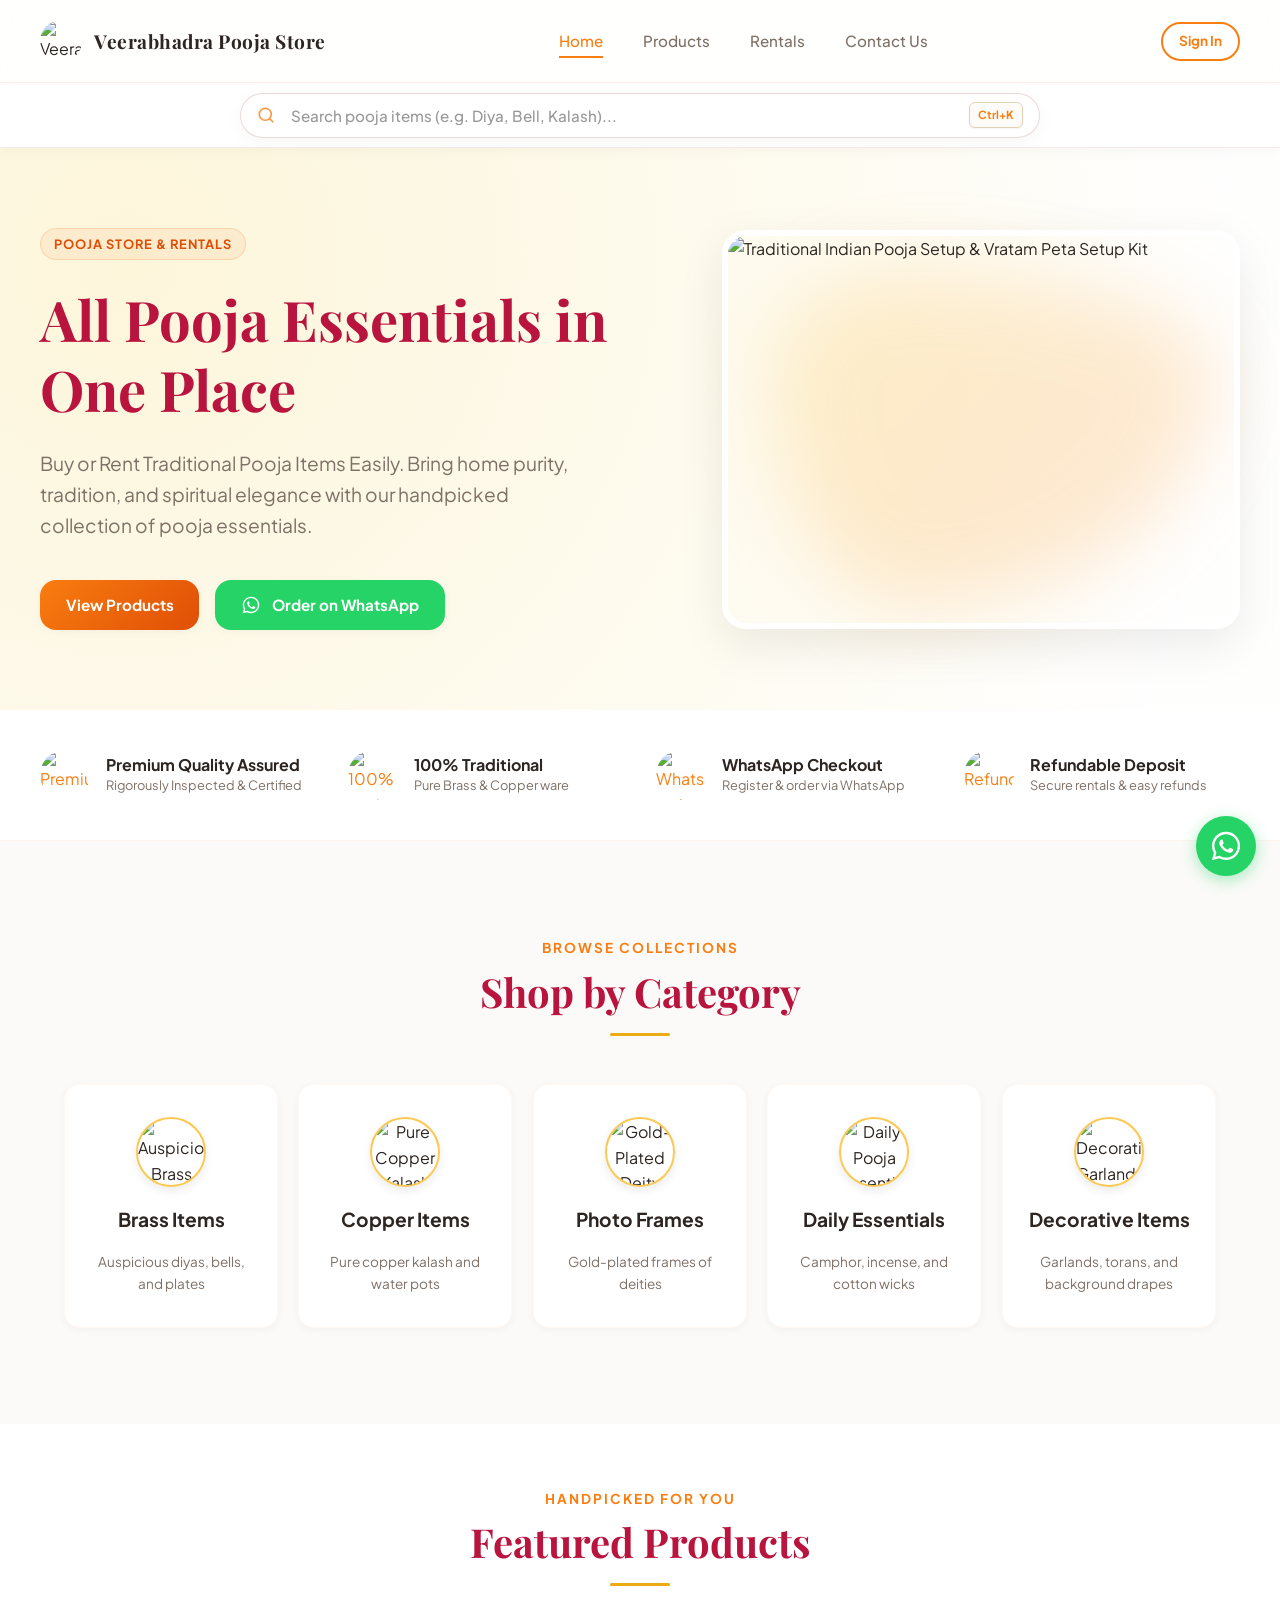
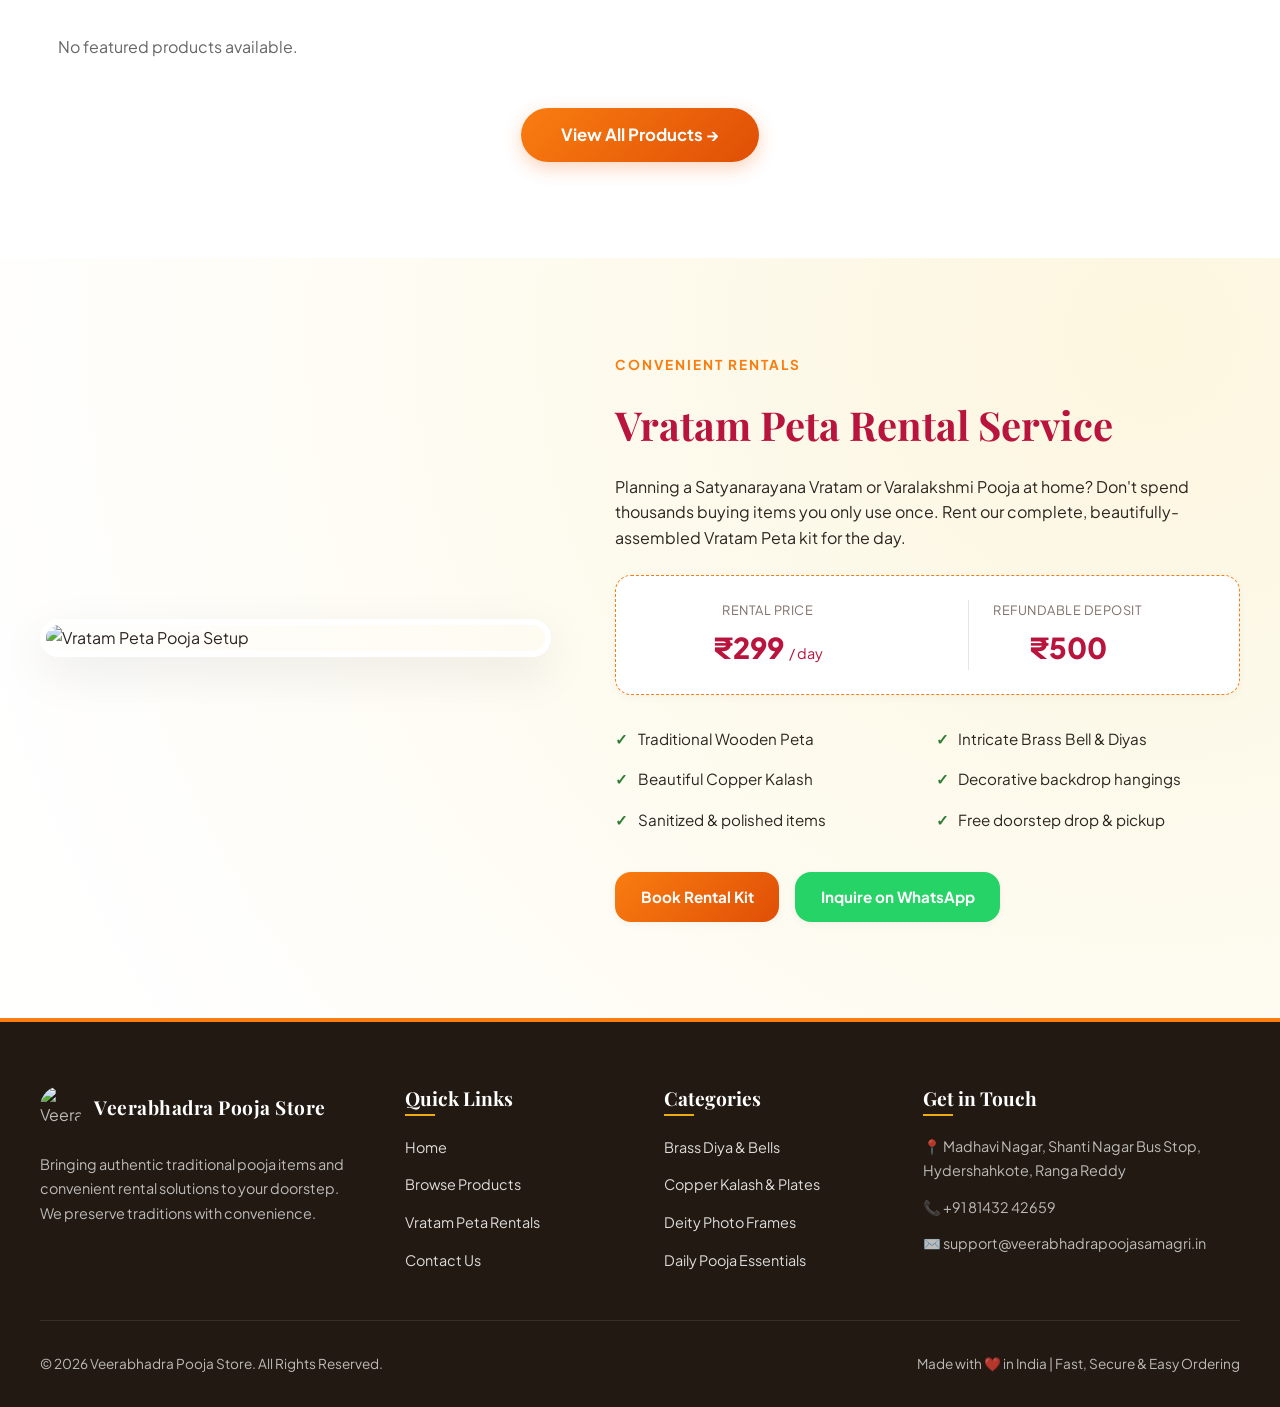
==== commit 69321773: "Add confirmation dialogs for products and checkout" ====
--- a/public/index.html
+++ b/public/index.html
@@ -532,7 +532,7 @@
 
   <script src="https://cdn.jsdelivr.net/npm/@supabase/supabase-js@2"></script>
   <script src="js/supabase-config.js"></script>
-  <script src="js/main.js?v=3" defer></script>
+  <script src="js/main.js?v=5"></script>
   <script src="js/smart-search.js?v=2" defer></script>
 </body>
 </html>
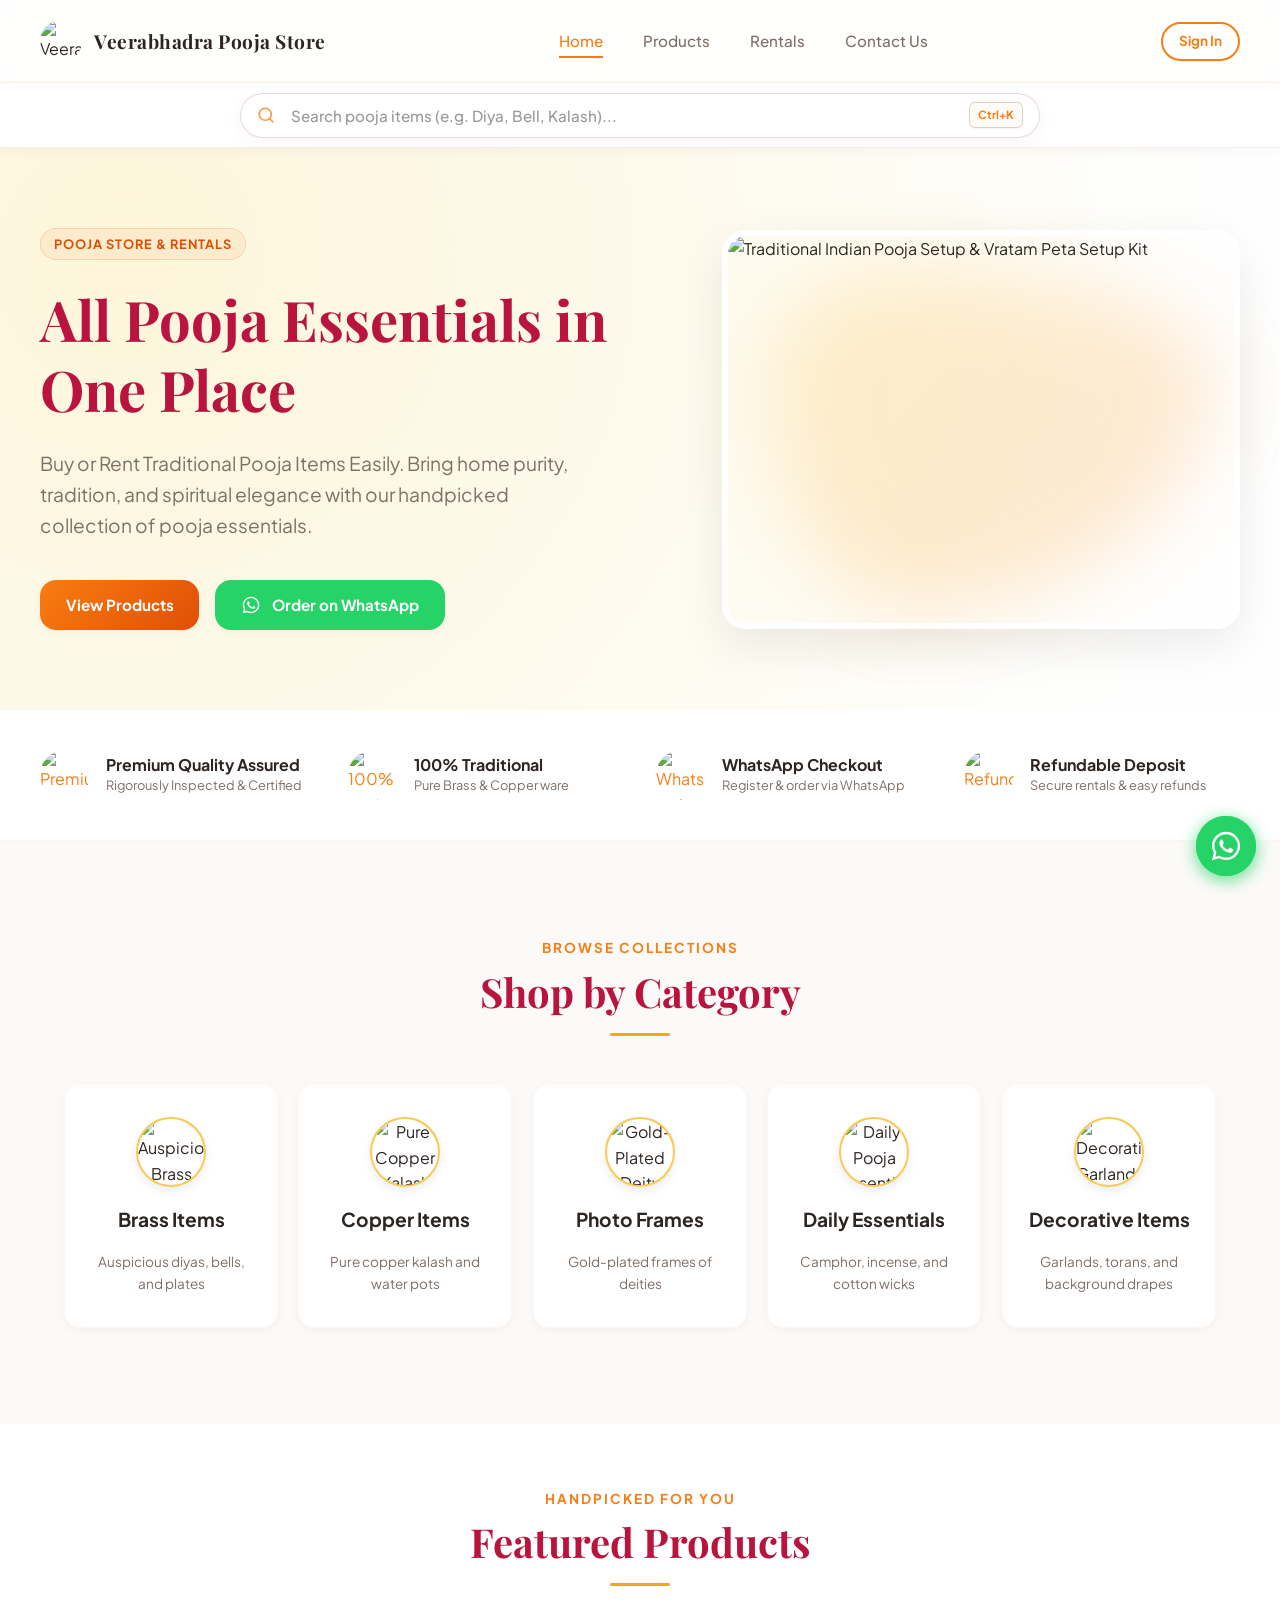
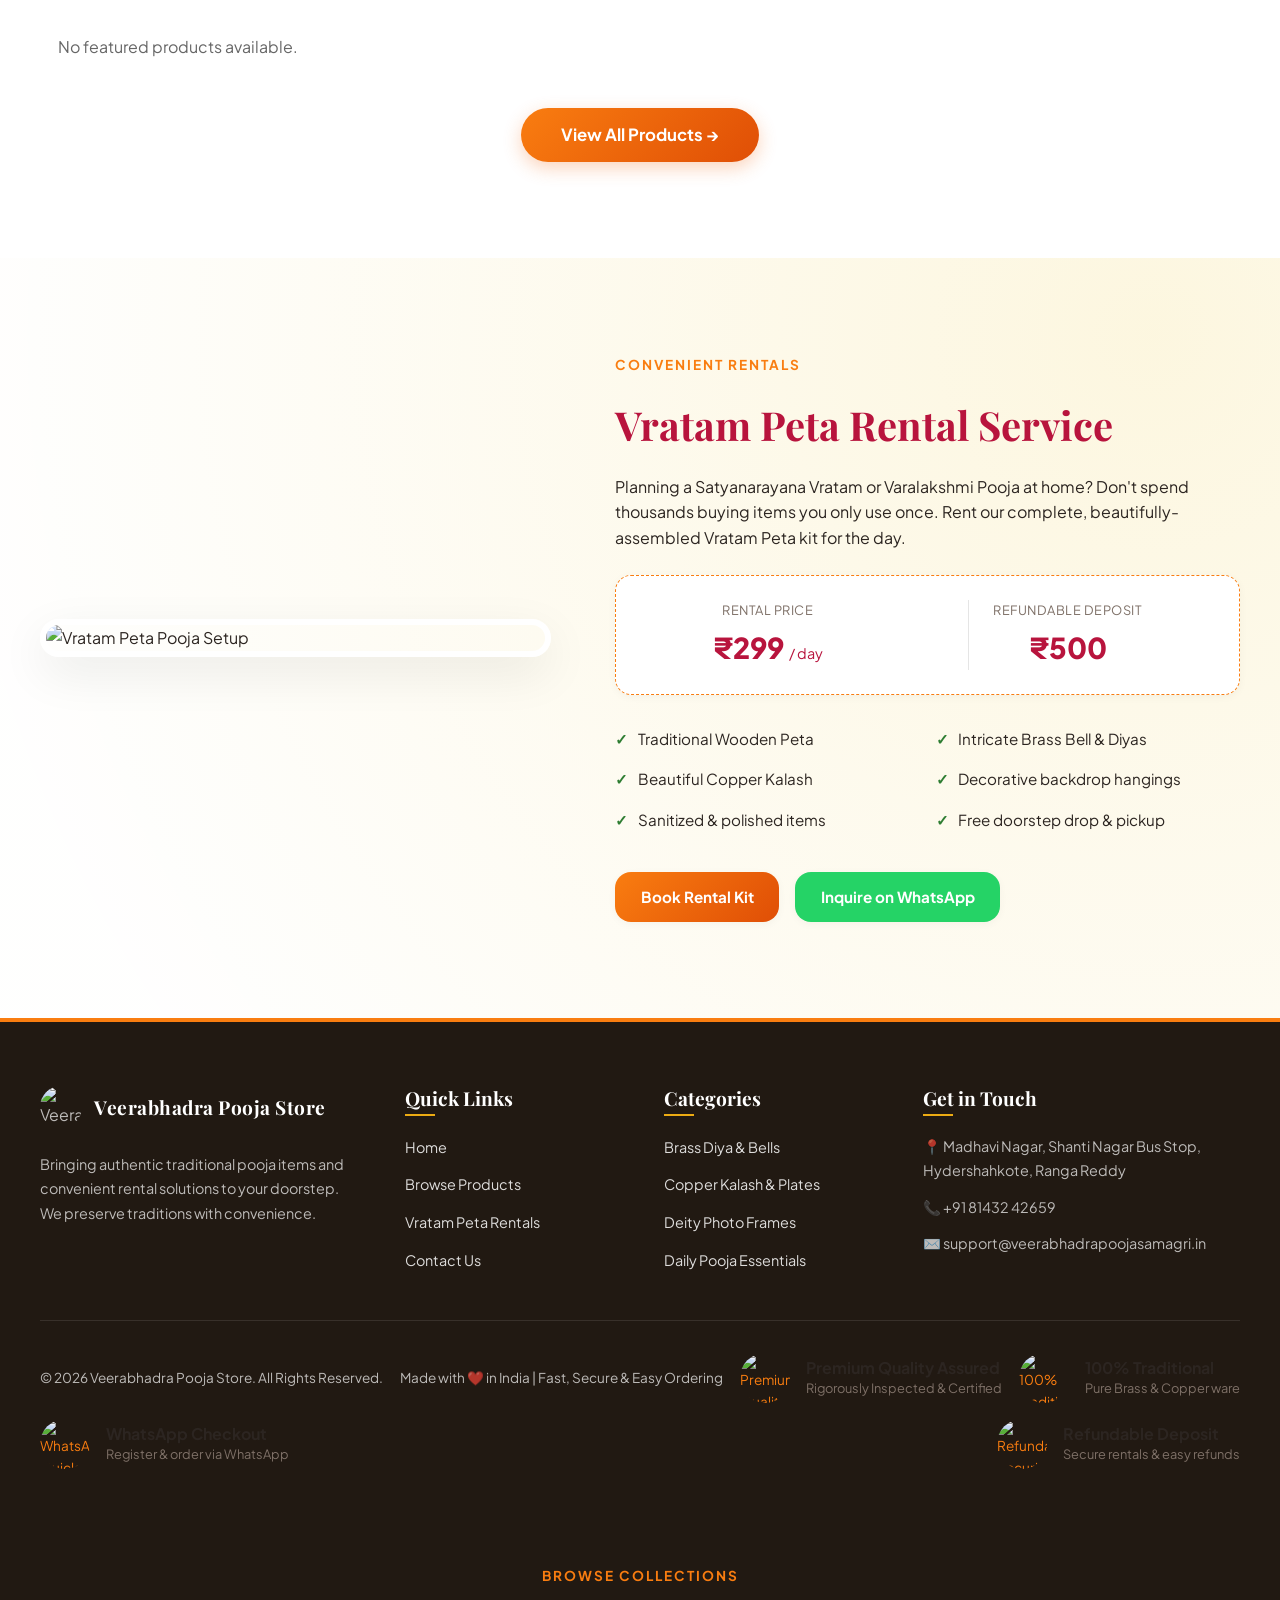
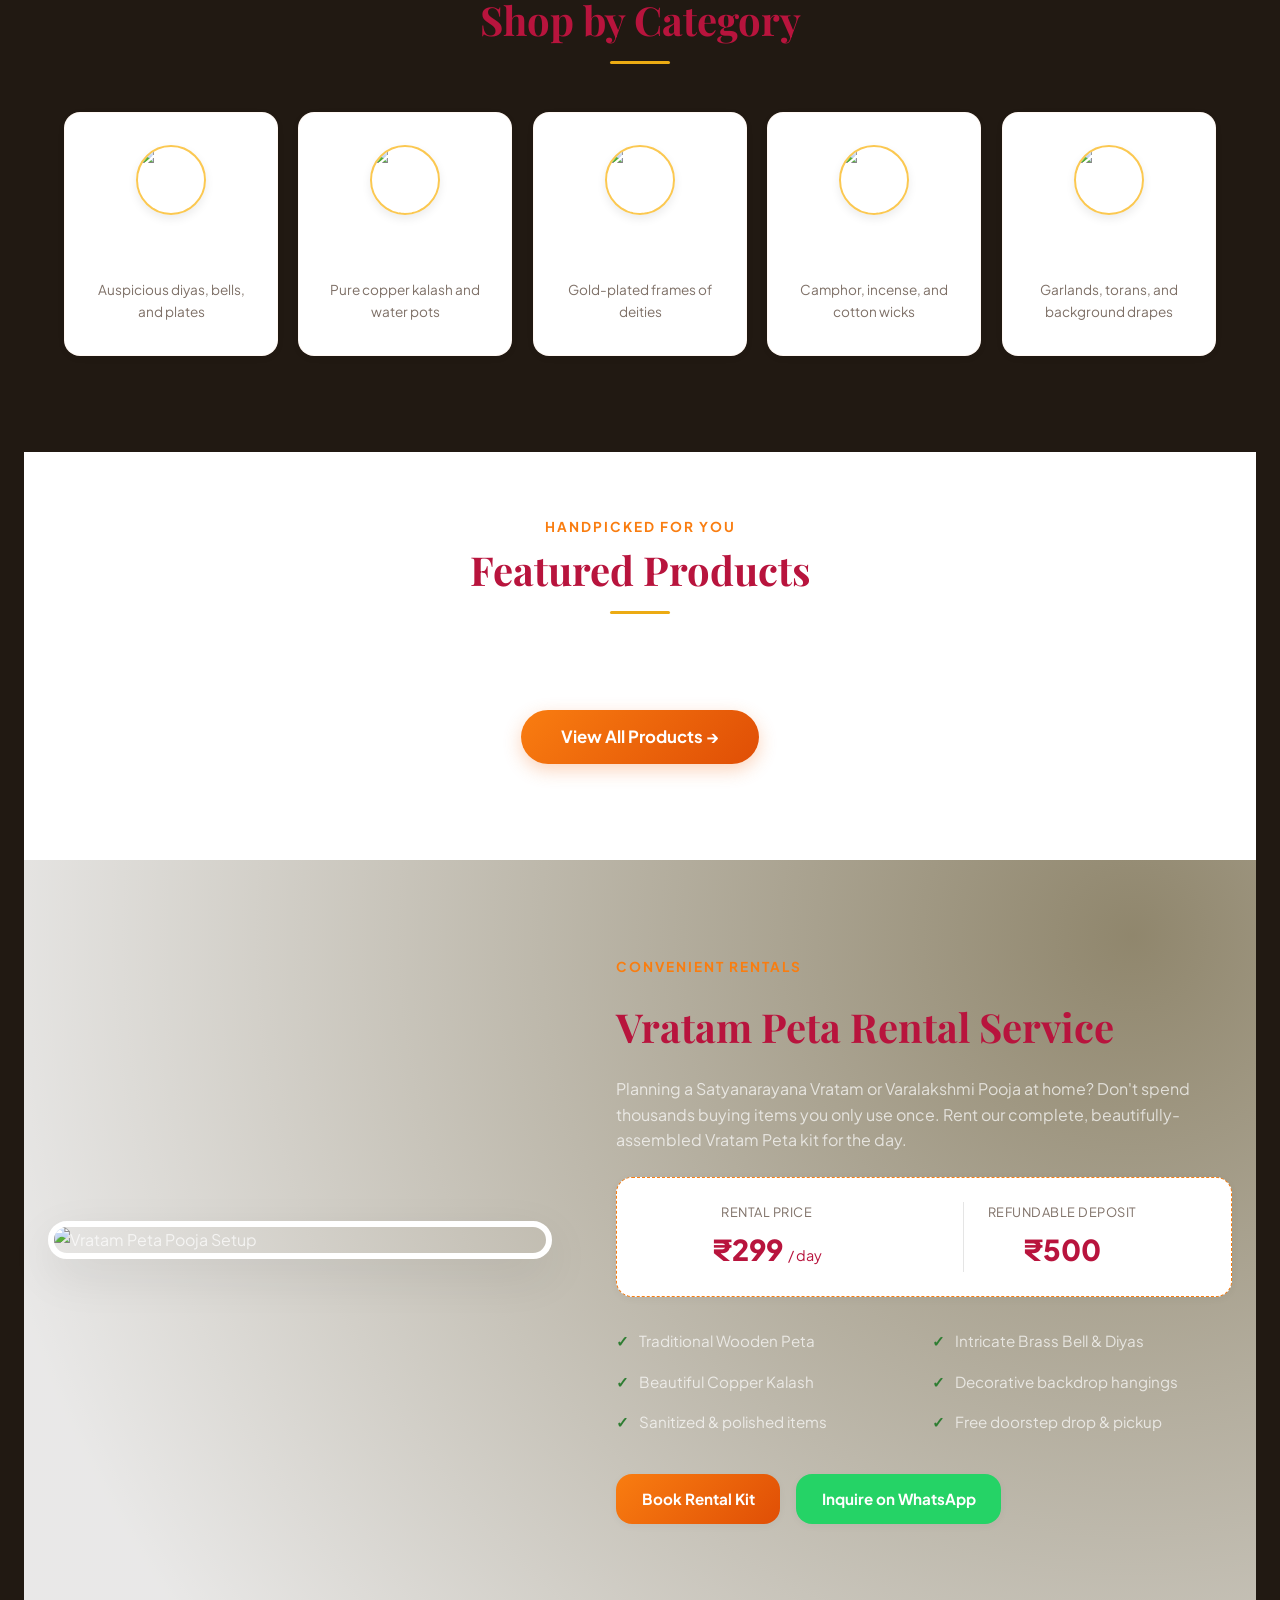
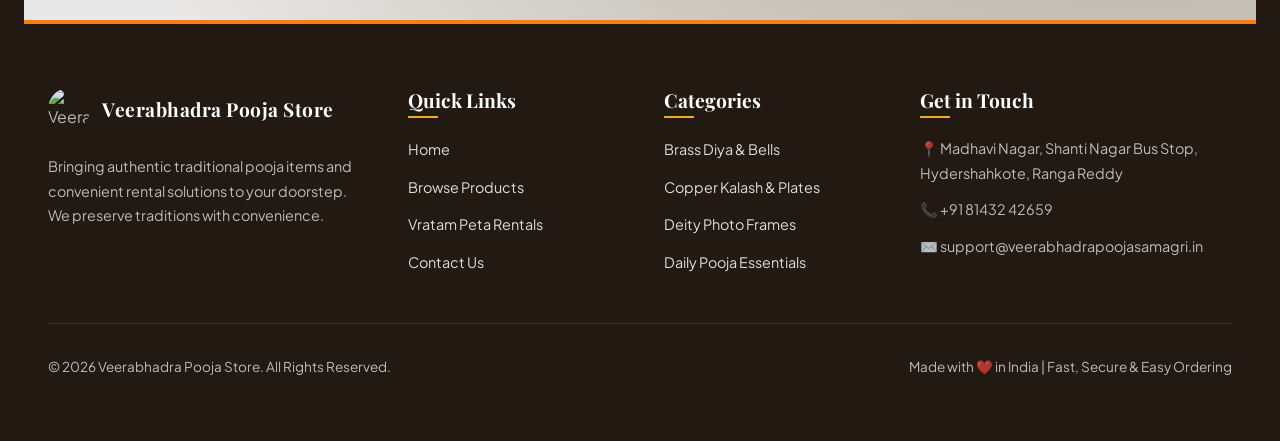
==== commit d438108a: "Fix video upload and dynamic search bar product loading" ====
--- a/public/index.html
+++ b/public/index.html
@@ -55,9 +55,9 @@
   -->
 
   <!-- Preload Core Performance Assets -->
-  <link rel="preload" href="css/style.css?v=2" as="style">
+  <link rel="preload" href="css/style.css?v=1785732230228" as="style">
   <link rel="preload" href="images/hero.png" as="image" type="image/png">
-  <link rel="stylesheet" href="css/style.css?v=2">
+  <link rel="stylesheet" href="css/style.css?v=1785732230228">
 
   <!-- Structured Data: Schema.org (JSON-LD) with FAQPage, LocalBusiness GeoCircle, AggregateRating & WebSite Sitelinks SearchBox -->
   <script type="application/ld+json">
@@ -250,7 +250,7 @@
     <div class="top-search-container">
       <div class="smart-search-wrapper">
         <div class="smart-search-box" role="combobox" aria-haspopup="listbox" aria-expanded="false" aria-owns="smartSearchDropdown">
-          <svg class="search-input-icon" viewBox="0 0 24 24" fill="none" stroke="currentColor" stroke-width="2.2" stroke-linecap="round" stroke-linejoin="round" aria-hidden="true">
+          <svg class="search-input-icon" width="18" height="18" viewBox="0 0 24 24" fill="none" stroke="currentColor" stroke-width="2.2" stroke-linecap="round" stroke-linejoin="round" aria-hidden="true">
             <circle cx="11" cy="11" r="8"></circle>
             <line x1="21" y1="21" x2="16.65" y2="16.65"></line>
           </svg>
@@ -302,7 +302,7 @@
         <span class="cart-total-value">₹0</span>
       </div>
       <button class="btn btn-whatsapp cart-checkout-btn" onclick="checkoutWhatsApp()">
-        Order on WhatsApp (Free Delivery)
+        Order on WhatsApp
       </button>
     </div>
   </div>
@@ -527,12 +527,207 @@
     <div class="footer-bottom">
       <p>&copy; 2026 Veerabhadra Pooja Store. All Rights Reserved.</p>
       <p>Made with ❤️ in India | Fast, Secure & Easy Ordering</p>
+      <div class="feature-item">
+        <div class="feature-icon-box" style="background: none;">
+          <img src="images/premium-quality.png" alt="Premium Quality Assured Pooja Items" loading="lazy" decoding="async" style="width: 100%; height: 100%; object-fit: cover; border-radius: 50%;">
+        </div>
+        <div class="feature-info">
+          <h4>Premium Quality Assured</h4>
+          <p>Rigorously Inspected & Certified</p>
+        </div>
+      </div>
+      <div class="feature-item">
+        <div class="feature-icon-box" style="background: none;">
+          <img src="images/traditional-pot.png" alt="100% Traditional Brass & Copper" loading="lazy" decoding="async" style="width: 100%; height: 100%; object-fit: cover; border-radius: 50%;">
+        </div>
+        <div class="feature-info">
+          <h4>100% Traditional</h4>
+          <p>Pure Brass & Copper ware</p>
+        </div>
+      </div>
+      <div class="feature-item">
+        <div class="feature-icon-box" style="background: none;">
+          <img src="images/whatsapp-feature.png" alt="WhatsApp Quick Ordering" loading="lazy" decoding="async" style="width: 100%; height: 100%; object-fit: cover; border-radius: 50%;">
+        </div>
+        <div class="feature-info">
+          <h4>WhatsApp Checkout</h4>
+          <p>Register & order via WhatsApp</p>
+        </div>
+      </div>
+      <div class="feature-item">
+        <div class="feature-icon-box" style="background: none;">
+          <img src="images/deposit-feature.png" alt="Refundable Security Deposit" loading="lazy" decoding="async" style="width: 100%; height: 100%; object-fit: cover; border-radius: 50%;">
+        </div>
+        <div class="feature-info">
+          <h4>Refundable Deposit</h4>
+          <p>Secure rentals & easy refunds</p>
+        </div>
+      </div>
+    </div>
+  </section>
+
+  <!-- Featured Categories -->
+  <section class="categories">
+    <div class="section-header">
+      <span class="section-tag">Browse Collections</span>
+      <h2 class="section-title">Shop by Category</h2>
+      <div class="section-line"></div>
+    </div>
+    
+    <div class="category-grid">
+      <a href="/products#brass-items" class="category-card">
+        <div class="category-icon-img-wrapper">
+          <img class="category-icon-img" src="images/brass-category.jpg" alt="Auspicious Brass Diyas, Bells, and Pooja Plates" loading="lazy" decoding="async">
+        </div>
+        <h3>Brass Items</h3>
+        <p>Auspicious diyas, bells, and plates</p>
+      </a>
+      <a href="/products#copper-items" class="category-card">
+        <div class="category-icon-img-wrapper">
+          <img class="category-icon-img" src="images/copper-category.jpg" alt="Pure Copper Kalash and Water Pots for Pooja" loading="lazy" decoding="async">
+        </div>
+        <h3>Copper Items</h3>
+        <p>Pure copper kalash and water pots</p>
+      </a>
+      <a href="/products#photo-frames" class="category-card">
+        <div class="category-icon-img-wrapper">
+          <img class="category-icon-img" src="images/photo-frame-category.jpg" alt="Gold-Plated Deity Photo Frames for Home Temple" loading="lazy" decoding="async">
+        </div>
+        <h3>Photo Frames</h3>
+        <p>Gold-plated frames of deities</p>
+      </a>
+      <a href="/products#daily-essentials" class="category-card">
+        <div class="category-icon-img-wrapper">
+          <img class="category-icon-img" src="images/daily-essentials-category.jpg" alt="Daily Pooja Essentials - Camphor, Incense, Wicks" loading="lazy" decoding="async">
+        </div>
+        <h3>Daily Essentials</h3>
+        <p>Camphor, incense, and cotton wicks</p>
+      </a>
+      <a href="/products#decorative-items" class="category-card">
+        <div class="category-icon-img-wrapper">
+          <img class="category-icon-img" src="images/decorative-category.jpg" alt="Decorative Garlands, Torans, and Backdrop Drapes" loading="lazy" decoding="async">
+        </div>
+        <h3>Decorative Items</h3>
+        <p>Garlands, torans, and background drapes</p>
+      </a>
+    </div>
+  </section>
+
+  <!-- Featured Products -->
+  <section class="products-section">
+    <div class="products-wrapper">
+      <div class="section-header">
+        <span class="section-tag">Handpicked For You</span>
+        <h2 class="section-title">Featured Products</h2>
+        <div class="section-line"></div>
+      </div>
+
+      <div class="products-grid" id="home-dynamic-products">
+        <!-- Products will be dynamically loaded here from admin inventory via main.js -->
+      </div>
+
+      <!-- View All Products Action Button -->
+      <div style="text-align: center; margin-top: 3rem;">
+        <a href="products.html" class="btn btn-primary" style="padding: 0.85rem 2.5rem; font-size: 1.05rem; border-radius: var(--radius-full, 50px); box-shadow: 0 6px 18px rgba(243, 112, 34, 0.3); font-weight: 700; display: inline-flex; align-items: center; gap: 8px;">
+          View All Products →
+        </a>
+      </div>
+    </div>
+  </section>
+
+
+  <!-- Rental Highlight Section -->
+  <section class="rental-section">
+    <div class="rental-container">
+      <div class="rental-image-wrapper">
+        <img src="images/vratam-peta.png" alt="Vratam Peta Pooja Setup" class="rental-img">
+      </div>
+      <div class="rental-details">
+        <span class="section-tag">Convenient Rentals</span>
+        <h2 class="section-title" style="text-align: left;">Vratam Peta Rental Service</h2>
+        <p>Planning a Satyanarayana Vratam or Varalakshmi Pooja at home? Don't spend thousands buying items you only use once. Rent our complete, beautifully-assembled Vratam Peta kit for the day.</p>
+        
+        <div class="rental-pricing-box">
+          <div class="pricing-item">
+            <div class="price-label">Rental Price</div>
+            <div class="price-value">₹299 <span style="font-size:0.9rem;font-weight:normal;">/ day</span></div>
+          </div>
+          <div class="pricing-item" style="border-left: 1px solid rgba(0,0,0,0.1); padding-left: 1.5rem;">
+            <div class="price-label">Refundable Deposit</div>
+            <div class="price-value">₹500</div>
+          </div>
+        </div>
+
+        <ul class="rental-features-list">
+          <li><span class="checkmark-icon">✓</span> Traditional Wooden Peta</li>
+          <li><span class="checkmark-icon">✓</span> Intricate Brass Bell & Diyas</li>
+          <li><span class="checkmark-icon">✓</span> Beautiful Copper Kalash</li>
+          <li><span class="checkmark-icon">✓</span> Decorative backdrop hangings</li>
+          <li><span class="checkmark-icon">✓</span> Sanitized & polished items</li>
+          <li><span class="checkmark-icon">✓</span> Free doorstep drop & pickup</li>
+        </ul>
+
+        <div class="hero-actions" style="margin-top: 1rem;">
+          <a href="/rental" class="btn btn-primary">Book Rental Kit</a>
+          <button class="btn btn-whatsapp" onclick="orderDirect('Vratam Peta Rental Inquiry', 299)">
+            Inquire on WhatsApp
+          </button>
+        </div>
+      </div>
+    </div>
+  </section>
+
+  <!-- Floating WhatsApp Button -->
+  <button class="sticky-whatsapp-btn" onclick="orderDirect('General Shop Inquiry', 0)" aria-label="Chat on WhatsApp">
+    <svg class="sticky-whatsapp-svg" viewBox="0 0 24 24"><path d="M12.04 2c-5.46 0-9.91 4.45-9.91 9.91 0 1.75.46 3.45 1.32 4.95L2.05 22l5.25-1.38c1.45.79 3.08 1.21 4.74 1.21 5.46 0 9.91-4.45 9.91-9.91 0-2.65-1.03-5.14-2.9-7.01A9.816 9.816 0 0 0 12.04 2m.01 1.67c2.2 0 4.26.86 5.82 2.42a8.2 8.2 0 0 1 2.41 5.83c0 4.54-3.7 8.23-8.24 8.23-1.48 0-2.93-.4-4.21-1.15l-.3-.18-3.12.82.83-3.04-.2-.31a8.187 8.187 0 0 1-1.25-4.37c0-4.54 3.7-8.24 8.24-8.24M8.75 7.73c-.15 0-.41.06-.62.29-.22.22-.83.82-.83 2s.86 2.32.98 2.49c.12.17 1.69 2.58 4.1 3.62.58.25 1.03.4 1.38.51.58.18 1.11.16 1.53.09.47-.07 1.44-.59 1.65-1.17.2-.57.2-1.07.14-1.17-.06-.1-.22-.16-.47-.29-.25-.12-1.44-.71-1.66-.79-.22-.08-.38-.12-.55.12-.17.25-.66.83-.81.99-.15.17-.31.19-.57.06-.25-.12-1.07-.39-2.03-1.25-.75-.67-1.26-1.5-1.4-1.76-.15-.26-.02-.4.11-.53.12-.11.25-.29.38-.44.13-.15.17-.25.25-.42.09-.17.04-.32-.02-.45-.06-.13-.55-1.33-.75-1.82-.2-.48-.4-.41-.55-.42-.14 0-.31-.01-.47-.01z" fill="currentColor"/></svg>
+  </button>
+
+  <!-- Footer -->
+  <footer>
+    <div class="footer-container">
+      <div class="footer-col">
+        <a href="/" class="logo" style="margin-bottom: 1.5rem;">
+          <img src="images/logo.jpg" alt="Veerabhadra Pooja Store Logo" class="logo-navbar-img">
+          <div>
+            <div class="logo-text" style="color: white;">Veerabhadra Pooja Store</div>
+          </div>
+        </a>
+        <p>Bringing authentic traditional pooja items and convenient rental solutions to your doorstep. We preserve traditions with convenience.</p>
+      </div>
+      <div class="footer-col">
+        <h3>Quick Links</h3>
+        <ul>
+          <li><a href="/">Home</a></li>
+          <li><a href="/products">Browse Products</a></li>
+          <li><a href="/rental">Vratam Peta Rentals</a></li>
+          <li><a href="/contact">Contact Us</a></li>
+        </ul>
+      </div>
+      <div class="footer-col">
+        <h3>Categories</h3>
+        <ul>
+          <li><a href="/products#brass-items">Brass Diya & Bells</a></li>
+          <li><a href="/products#copper-items">Copper Kalash & Plates</a></li>
+          <li><a href="/products#photo-frames">Deity Photo Frames</a></li>
+          <li><a href="/products#daily-essentials">Daily Pooja Essentials</a></li>
+        </ul>
+      </div>
+      <div class="footer-col">
+        <h3>Get in Touch</h3>
+        <p style="margin-bottom: 0.75rem;">📍 Madhavi Nagar, Shanti Nagar Bus Stop, Hydershahkote, Ranga Reddy</p>
+        <p style="margin-bottom: 0.75rem;">📞 +91 81432 42659</p>
+        <p>✉️ support@veerabhadrapoojasamagri.in</p>
+      </div>
+    </div>
+    <div class="footer-bottom">
+      <p>&copy; 2026 Veerabhadra Pooja Store. All Rights Reserved.</p>
+      <p>Made with ❤️ in India | Fast, Secure & Easy Ordering</p>
     </div>
   </footer>
 
   <script src="https://cdn.jsdelivr.net/npm/@supabase/supabase-js@2"></script>
   <script src="js/supabase-config.js"></script>
-  <script src="js/main.js?v=5"></script>
-  <script src="js/smart-search.js?v=2" defer></script>
+  <script src="js/main.js?v=6"></script>
+  <script src="js/smart-search.js?v=3" defer></script>
 </body>
 </html>
--- a/public/css/style.css
+++ b/public/css/style.css
@@ -1,2204 +1,2784 @@
- @import url('https://fonts.googleapis.com/css2?family=Playfair+Display:ital,wght@0,400..900;1,400..900&family=Plus+Jakarta+Sans:ital,wght@0,200..800;1,200..800&display=swap');
-
- /* CSS Variables for Premium Design System */
- :root {
-   --color-primary: hsl(28, 95%, 52%);
-   /* Saffron */
-   --color-primary-light: hsl(28, 95%, 65%);
-   --color-primary-dark: hsl(20, 95%, 45%);
-
-   --color-secondary: hsl(42, 85%, 50%);
-   /* Gold / Brass */
-   --color-secondary-light: hsl(42, 95%, 65%);
-   --color-secondary-dark: hsl(35, 85%, 40%);
-
-   --color-accent: hsl(345, 80%, 40%);
-   /* Kumkum Crimson */
-   --color-accent-light: hsl(345, 80%, 50%);
-
-   --color-bg: hsl(35, 30%, 98%);
-   /* Warm Cream */
-   --color-bg-card: hsl(0, 0%, 100%);
-   /* Pure White */
-   --color-bg-footer: hsl(28, 30%, 10%);
-   /* Deep warm dark */
-
-   --color-text: hsl(24, 15%, 15%);
-   /* Charcoal */
-   --color-text-light: hsl(24, 10%, 45%);
-   /* Muted text */
-   --color-text-white: hsl(0, 0%, 100%);
-
-   --font-heading: 'Playfair Display', serif;
-   --font-body: 'Plus Jakarta Sans', sans-serif;
-
-   --radius-sm: 8px;
-   --radius-md: 16px;
-   --radius-lg: 24px;
-   --radius-full: 9999px;
-
-   --shadow-sm: 0 2px 8px rgba(0, 0, 0, 0.04);
-   --shadow-md: 0 8px 24px rgba(243, 112, 34, 0.08);
-   --shadow-lg: 0 16px 48px rgba(0, 0, 0, 0.08);
-   --shadow-gold: 0 8px 24px rgba(230, 184, 0, 0.2);
-
-   --transition-fast: 0.2s ease;
-   --transition-normal: 0.3s cubic-bezier(0.4, 0, 0.2, 1);
-   --transition-slow: 0.5s cubic-bezier(0.4, 0, 0.2, 1);
-
-   --max-width: 1200px;
- }
-
- /* Reset & Base Styles */
- * {
-   box-sizing: border-box;
-   margin: 0;
-   padding: 0;
-   -webkit-tap-highlight-color: transparent;
- }
-
- html {
-   scroll-behavior: smooth;
-   font-size: 16px;
- }
-
- body {
-   font-family: var(--font-body);
-   background-color: var(--color-bg);
-   color: var(--color-text);
-   line-height: 1.6;
-   overflow-x: hidden;
-   max-width: 100vw;
- }
-
- /* Typography */
- h1,
- h2,
- h3,
- h4,
- h5,
- h6 {
-   font-family: var(--font-heading);
-   font-weight: 700;
-   line-height: 1.25;
- }
-
- a {
-   text-decoration: none;
-   color: inherit;
-   transition: color var(--transition-fast);
- }
-
- img {
-   max-width: 100%;
-   height: auto;
-   display: block;
-   object-fit: cover;
- }
-
- /* Header & Navigation */
- header {
-   position: sticky;
-   top: 0;
-   left: 0;
-   width: 100%;
-   background-color: rgba(255, 255, 255, 0.85);
-   backdrop-filter: blur(12px);
-   -webkit-backdrop-filter: blur(12px);
-   border-bottom: 1px solid rgba(243, 112, 34, 0.1);
-   z-index: 100;
-   transition: background-color var(--transition-fast);
- }
-
- .header-container {
-   display: flex;
-   justify-content: space-between;
-   align-items: center;
-   max-width: 1400px;
-   margin: 0 auto;
-   padding: 1.25rem 2.5rem;
- }
-
- .logo {
-   display: flex;
-   align-items: center;
-   gap: 0.75rem;
- }
-
- .logo-icon {
-   width: 36px;
-   height: 36px;
-   background: linear-gradient(135deg, var(--color-primary), var(--color-secondary));
-   border-radius: 50%;
-   display: flex;
-   align-items: center;
-   justify-content: center;
-   color: white;
-   font-weight: bold;
-   font-size: 1.2rem;
-   box-shadow: var(--shadow-gold);
- }
-
- .logo-text {
-   font-family: var(--font-heading);
-   font-size: 1.2rem;
-   font-weight: 700;
-   color: var(--color-text);
-   letter-spacing: 0.5px;
- }
-
- .logo-navbar-img {
-   width: 42px;
-   height: 42px;
-   object-fit: cover;
-   border-radius: 50%;
-   display: block;
- }
-
- .logo-tagline {
-   display: none;
- }
-
- @media (max-width: 768px) {
-   .logo-navbar-img {
-     width: 40px;
-     height: 40px;
-   }
- }
-
- .nav-links {
-   display: flex;
-   gap: 2.5rem;
-   list-style: none;
- }
-
- .nav-links a {
-   font-weight: 500;
-   font-size: 0.95rem;
-   color: var(--color-text-light);
-   position: relative;
-   padding: 0.5rem 0;
-   transition: color var(--transition-fast);
- }
-
- .nav-links a::after {
-   content: '';
-   position: absolute;
-   bottom: 0;
-   left: 0;
-   width: 0;
-   height: 2px;
-   background-color: var(--color-primary);
-   transition: width var(--transition-fast);
- }
-
- .nav-links a:hover::after,
- .nav-links a.active::after {
-   width: 100%;
- }
-
- .nav-links a.active {
-   color: var(--color-primary);
- }
-
- .nav-actions {
-   display: flex;
-   align-items: center;
-   gap: 1rem;
- }
-
- /* Navigation Back Buttons */
- .btn-back-nav {
-   display: inline-flex;
-   align-items: center;
-   gap: 5px;
-   padding: 0.4rem 0.95rem;
-   background-color: rgba(243, 112, 34, 0.08);
-   color: var(--color-primary-dark);
-   border: 1px solid rgba(243, 112, 34, 0.25);
-   border-radius: var(--radius-full, 50px);
-   font-size: 0.85rem;
-   font-weight: 600;
-   cursor: pointer;
-   text-decoration: none;
-   transition: all var(--transition-fast, 0.2s ease);
- }
-
- .btn-back-nav:hover {
-   background-color: var(--color-primary);
-   color: white;
-   border-color: var(--color-primary);
-   transform: translateX(-3px);
-   box-shadow: 0 4px 12px rgba(243, 112, 34, 0.25);
- }
-
- .btn-back-link {
-   display: inline-flex;
-   align-items: center;
-   gap: 5px;
-   padding: 0.35rem 0.85rem;
-   background: white;
-   color: var(--color-text-light);
-   border: 1px solid rgba(0, 0, 0, 0.12);
-   border-radius: var(--radius-full, 50px);
-   font-size: 0.85rem;
-   font-weight: 600;
-   cursor: pointer;
-   text-decoration: none;
-   margin-bottom: 1rem;
-   box-shadow: 0 2px 6px rgba(0, 0, 0, 0.04);
-   transition: all var(--transition-fast, 0.2s ease);
- }
-
- .btn-back-link:hover {
-   color: var(--color-primary);
-   border-color: var(--color-primary);
-   background-color: rgba(243, 112, 34, 0.06);
-   transform: translateX(-3px);
- }
-
-
- /* Cart Trigger Icon */
- .cart-trigger {
-   position: relative;
-   background: none;
-   border: none;
-   cursor: pointer;
-   padding: 0.5rem;
-   color: var(--color-text);
-   display: flex;
-   align-items: center;
-   justify-content: center;
-   transition: transform var(--transition-fast);
- }
-
- .cart-trigger:hover {
-   transform: scale(1.08);
- }
-
- .cart-icon-svg {
-   width: 24px;
-   height: 24px;
-   fill: none;
-   stroke: currentColor;
-   stroke-width: 2;
- }
-
- .cart-badge {
-   position: absolute;
-   top: -2px;
-   right: -2px;
-   background-color: var(--color-accent);
-   color: white;
-   font-size: 0.7rem;
-   font-weight: bold;
-   border-radius: 50%;
-   width: 18px;
-   height: 18px;
-   display: flex;
-   align-items: center;
-   justify-content: center;
-   border: 2px solid white;
- }
-
- /* Mobile Navigation Toggle */
- .menu-toggle {
-   display: none;
-   background: none;
-   border: none;
-   cursor: pointer;
-   padding: 0.5rem;
-   color: var(--color-text);
- }
-
- .menu-toggle-svg {
-   width: 24px;
-   height: 24px;
-   stroke: currentColor;
-   stroke-width: 2;
- }
-
- /* Mobile Sidebar Nav */
- .mobile-nav {
-   position: fixed;
-   top: 0;
-   left: -100%;
-   width: 80%;
-   max-width: 320px;
-   height: 100vh;
-   background-color: var(--color-bg-card);
-   z-index: 110;
-   padding: 2rem 1.5rem;
-   box-shadow: var(--shadow-lg);
-   transition: left var(--transition-normal);
-   display: flex;
-   flex-direction: column;
-   gap: 2.5rem;
- }
-
- .mobile-nav.active {
-   left: 0;
- }
-
- .mobile-nav-header {
-   display: flex;
-   justify-content: space-between;
-   align-items: center;
- }
-
- .close-btn {
-   background: none;
-   border: none;
-   font-size: 1.8rem;
-   cursor: pointer;
-   color: var(--color-text-light);
-   line-height: 1;
- }
-
- .mobile-nav-links {
-   display: flex;
-   flex-direction: column;
-   gap: 1.5rem;
-   list-style: none;
- }
-
- .mobile-nav-links a {
-   font-size: 1.2rem;
-   font-weight: 600;
-   display: block;
-   padding: 0.5rem 0;
- }
-
- .mobile-nav-links a.active {
-   color: var(--color-primary);
-   border-left: 3px solid var(--color-primary);
-   padding-left: 0.75rem;
- }
-
- .mobile-nav-overlay {
-   position: fixed;
-   top: 0;
-   left: 0;
-   width: 100vw;
-   height: 100vh;
-   background-color: rgba(0, 0, 0, 0.4);
-   z-index: 105;
-   opacity: 0;
-   visibility: hidden;
-   transition: opacity var(--transition-normal), visibility var(--transition-normal);
- }
-
- .mobile-nav-overlay.active {
-   opacity: 1;
-   visibility: visible;
- }
-
- /* Buttons & CTA */
- .btn {
-   display: inline-flex;
-   align-items: center;
-   justify-content: center;
-   gap: 0.6rem;
-   font-family: var(--font-body);
-   font-weight: 700;
-   font-size: 0.95rem;
-   padding: 0.8rem 1.6rem;
-   border-radius: var(--radius-md);
-   border: none;
-   cursor: pointer;
-   transition: all var(--transition-fast);
-   text-align: center;
-   box-shadow: var(--shadow-sm);
-   will-change: transform, box-shadow;
- }
-
- .btn-primary {
-   background: linear-gradient(135deg, var(--color-primary), var(--color-primary-dark));
-   color: white;
- }
-
- .btn-primary:hover {
-   transform: translateY(-2px);
-   box-shadow: 0 8px 20px rgba(243, 112, 34, 0.3);
- }
-
- .btn-secondary {
-   background: white;
-   color: var(--color-primary);
-   border: 2px solid var(--color-primary);
-   box-shadow: none;
- }
-
- .btn-secondary:hover {
-   background-color: var(--color-primary);
-   color: white;
-   transform: translateY(-2px);
- }
-
- .btn-whatsapp {
-   background-color: #25D366;
-   color: white;
- }
-
- .btn-whatsapp:hover {
-   background-color: #128C7E;
-   transform: translateY(-2px);
-   box-shadow: 0 8px 20px rgba(37, 211, 102, 0.3);
- }
-
- .btn-sm {
-   padding: 0.5rem 1rem;
-   font-size: 0.85rem;
-   border-radius: var(--radius-sm);
- }
-
- /* Hero Section */
- .hero {
-   padding: 5rem 1.5rem;
-   position: relative;
-   overflow: hidden;
-   background: radial-gradient(circle at 10% 20%, rgba(254, 243, 199, 0.6) 0%, rgba(255, 255, 255, 0.9) 90%);
- }
-
- .hero-container {
-   max-width: var(--max-width);
-   margin: 0 auto;
-   display: grid;
-   grid-template-columns: 1.1fr 0.9fr;
-   align-items: center;
-   gap: 3rem;
- }
-
- .hero-content {
-   display: flex;
-   flex-direction: column;
-   align-items: flex-start;
-   gap: 1.5rem;
- }
-
- .hero-badge {
-   background-color: rgba(243, 112, 34, 0.08);
-   border: 1px solid rgba(243, 112, 34, 0.2);
-   color: var(--color-primary-dark);
-   font-size: 0.8rem;
-   font-weight: 700;
-   text-transform: uppercase;
-   letter-spacing: 1px;
-   padding: 0.3rem 0.8rem;
-   border-radius: var(--radius-full);
- }
-
- .hero-content h1 {
-   font-size: 3.5rem;
-   color: var(--color-accent);
- }
-
- .hero-content p {
-   font-size: 1.2rem;
-   color: var(--color-text-light);
-   max-width: 540px;
- }
-
- .hero-actions {
-   display: flex;
-   gap: 1rem;
-   margin-top: 1rem;
-   flex-wrap: wrap;
- }
-
- .hero-image-wrapper {
-   position: relative;
- }
-
- .hero-image-wrapper::before {
-   content: '';
-   position: absolute;
-   top: 10%;
-   left: 10%;
-   width: 85%;
-   height: 85%;
-   background: linear-gradient(135deg, var(--color-secondary-light), var(--color-primary-light));
-   border-radius: 30% 70% 70% 30% / 30% 30% 70% 70%;
-   filter: blur(40px);
-   opacity: 0.25;
-   z-index: 1;
- }
-
- .hero-img {
-   width: 100%;
-   height: auto;
-   border-radius: var(--radius-lg);
-   box-shadow: var(--shadow-lg);
-   z-index: 2;
-   position: relative;
-   border: 6px solid white;
- }
-
- /* Feature Highlights */
- .features-strip {
-   background: white;
-   padding: 2.5rem 1.5rem;
-   border-bottom: 1px solid rgba(243, 112, 34, 0.08);
- }
-
- .features-container {
-   max-width: var(--max-width);
-   margin: 0 auto;
-   display: grid;
-   grid-template-columns: repeat(4, 1fr);
-   gap: 2rem;
- }
-
- .feature-item {
-   display: flex;
-   align-items: center;
-   gap: 1rem;
- }
-
- .feature-icon-box {
-   width: 50px;
-   height: 50px;
-   background-color: rgba(243, 112, 34, 0.05);
-   border-radius: 50%;
-   display: flex;
-   align-items: center;
-   justify-content: center;
-   color: var(--color-primary);
-   flex-shrink: 0;
- }
-
- .feature-info h4 {
-   font-size: 1rem;
-   font-family: var(--font-body);
-   font-weight: 700;
-   color: var(--color-text);
- }
-
- .feature-info p {
-   font-size: 0.8rem;
-   color: var(--color-text-light);
- }
-
- /* Category Section */
- .categories {
-   padding: 6rem 1.5rem;
-   max-width: var(--max-width);
-   margin: 0 auto;
- }
-
- .section-header {
-   text-align: center;
-   margin-bottom: 3rem;
-   display: flex;
-   flex-direction: column;
-   align-items: center;
-   gap: 0.5rem;
- }
-
- .section-tag {
-   color: var(--color-primary);
-   font-size: 0.85rem;
-   font-weight: 700;
-   text-transform: uppercase;
-   letter-spacing: 2px;
- }
-
- .section-title {
-   font-size: 2.5rem;
-   color: var(--color-accent);
- }
-
- .section-line {
-   width: 60px;
-   height: 3px;
-   background-color: var(--color-secondary);
-   border-radius: var(--radius-full);
-   margin-top: 0.5rem;
- }
-
- .category-grid {
-   display: grid;
-   grid-template-columns: repeat(5, 1fr);
-   gap: 1.25rem;
- }
-
- .category-card {
-   background-color: white;
-   border-radius: var(--radius-md);
-   padding: 2rem 1.5rem;
-   text-align: center;
-   box-shadow: var(--shadow-sm);
-   transition: all var(--transition-normal);
-   border: 1px solid rgba(243, 112, 34, 0.05);
-   display: flex;
-   flex-direction: column;
-   align-items: center;
-   gap: 1.25rem;
-   cursor: pointer;
-   will-change: transform, box-shadow;
- }
-
- .category-card:hover {
-   transform: translateY(-8px);
-   box-shadow: var(--shadow-md);
-   border-color: rgba(243, 112, 34, 0.2);
- }
-
- .category-icon {
-   width: 70px;
-   height: 70px;
-   background-color: hsl(35, 100%, 96%);
-   border-radius: 50%;
-   display: flex;
-   align-items: center;
-   justify-content: center;
-   font-size: 2rem;
-   color: var(--color-primary);
-   box-shadow: inset 0 2px 4px rgba(243, 112, 34, 0.05);
-   transition: background-color var(--transition-fast);
- }
-
- .category-card:hover .category-icon {
-   background-color: var(--color-primary);
-   color: white;
- }
-
- .category-icon-img-wrapper {
-   width: 70px;
-   height: 70px;
-   border-radius: 50%;
-   overflow: hidden;
-   box-shadow: 0 4px 10px rgba(0, 0, 0, 0.08);
-   border: 2px solid var(--color-secondary-light);
-   transition: transform var(--transition-fast), border-color var(--transition-fast);
- }
-
- .category-icon-img {
-   width: 100%;
-   height: 100%;
-   object-fit: cover;
- }
-
- .category-card:hover .category-icon-img-wrapper {
-   transform: scale(1.06);
-   border-color: var(--color-primary);
- }
-
- .category-icon-img.brass-preview {
-   object-position: 72% 55%;
-   /* Focused zoom on the Ganesha idol from the photo */
-   transform: scale(1.6);
- }
-
- .category-card h3 {
-   font-size: 1.2rem;
-   font-family: var(--font-body);
-   font-weight: 700;
- }
-
- .category-card p {
-   font-size: 0.85rem;
-   color: var(--color-text-light);
- }
-
- /* Products Layout */
- .products-section {
-   padding: 4rem 1.5rem 6rem;
-   background-color: white;
- }
-
- .products-wrapper {
-   max-width: var(--max-width);
-   margin: 0 auto;
- }
-
- .products-grid {
-   display: grid;
-   grid-template-columns: repeat(4, 1fr);
-   gap: 2rem;
- }
-
- .product-card {
-   background-color: var(--color-bg-card);
-   border-radius: var(--radius-md);
-   overflow: hidden;
-   box-shadow: var(--shadow-sm);
-   border: 1px solid rgba(243, 112, 34, 0.05);
-   transition: all var(--transition-normal);
-   display: flex;
-   flex-direction: column;
-   will-change: transform, box-shadow;
- }
-
- .product-card:hover {
-   transform: translateY(-6px);
-   box-shadow: var(--shadow-md);
-   border-color: rgba(243, 112, 34, 0.15);
- }
-
- .product-card--oos:hover {
-   transform: none;
-   box-shadow: var(--shadow-sm);
-   border-color: rgba(243, 112, 34, 0.05);
- }
-
- .product-image-container {
-   position: relative;
-   aspect-ratio: 1;
-   background-color: var(--color-bg);
-   overflow: hidden;
- }
-
- .product-image {
-   width: 100%;
-   height: 100%;
-   object-fit: cover;
-   transition: transform var(--transition-slow);
-   will-change: transform;
- }
-
- .product-card:hover .product-image {
-   transform: scale(1.06);
- }
-
- .discount-badge {
-   position: absolute;
-   top: 12px;
-   left: 12px;
-   background-color: var(--color-accent);
-   color: white;
-   font-size: 0.75rem;
-   font-weight: 800;
-   padding: 0.25rem 0.6rem;
-   border-radius: var(--radius-sm);
-   z-index: 5;
-   box-shadow: 0 2px 4px rgba(0, 0, 0, 0.1);
- }
-
- .product-info {
-   padding: 1.25rem;
-   display: flex;
-   flex-direction: column;
-   flex-grow: 1;
-   gap: 0.5rem;
- }
-
- .product-category {
-   font-size: 0.75rem;
-   font-weight: 700;
-   color: var(--color-primary);
-   text-transform: uppercase;
-   letter-spacing: 0.5px;
- }
-
- .product-name {
-   font-size: 1.1rem;
-   font-family: var(--font-body);
-   font-weight: 700;
-   color: var(--color-text);
-   line-height: 1.3;
- }
-
- .price-row {
-   display: flex;
-   align-items: baseline;
-   gap: 0.5rem;
-   flex-wrap: wrap;
- }
-
- .selling-price {
-   font-size: 1.2rem;
-   font-weight: 800;
-   color: var(--color-text);
- }
-
- .mrp {
-   font-size: 0.85rem;
-   text-decoration: line-through;
-   color: var(--color-text-light);
- }
-
- .you-save {
-   font-size: 0.8rem;
-   font-weight: 700;
-   color: #2e7d32;
-   /* Green */
-   background-color: rgba(46, 125, 50, 0.06);
-   padding: 0.1rem 0.4rem;
-   border-radius: 4px;
- }
-
- .product-actions {
-   margin-top: auto;
-   padding-top: 1rem;
-   display: flex;
-   gap: 0.75rem;
-   flex-wrap: wrap;
- }
-
- .product-actions .btn {
-   flex: 1;
-   min-width: 100px;
- }
-
- /* Products Page Categories Grid Section */
- .category-block {
-   margin-bottom: 5rem;
- }
-
- .category-block:last-child {
-   margin-bottom: 0;
- }
-
- .category-block-header {
-   border-left: 4px solid var(--color-primary);
-   padding-left: 1rem;
-   margin-bottom: 2rem;
- }
-
- .category-block-header h2 {
-   font-size: 2rem;
-   color: var(--color-accent);
- }
-
- .category-block-header p {
-   color: var(--color-text-light);
-   font-size: 0.95rem;
- }
-
- .category-block-header.has-image {
-   display: flex;
-   align-items: center;
-   justify-content: space-between;
-   gap: 3rem;
-   border-left: none;
-   padding-left: 0;
-   margin-bottom: 3rem;
- }
-
- .category-block-header.has-image .header-text-content {
-   flex: 1.2;
-   border-left: 4px solid var(--color-primary);
-   padding-left: 1rem;
- }
-
- .category-block-header.has-image .header-image-content {
-   flex: 1;
-   max-width: 350px;
-   border-radius: var(--radius-md);
-   overflow: hidden;
-   box-shadow: var(--shadow-sm);
-   border: 1px solid rgba(243, 112, 34, 0.1);
-   aspect-ratio: 3 / 2;
-   transition: transform var(--transition-normal), box-shadow var(--transition-normal);
- }
-
- .category-block-header.has-image .header-image-content:hover {
-   transform: translateY(-2px);
-   box-shadow: var(--shadow-md);
- }
-
- .category-block-header.has-image .category-header-img {
-   width: 100%;
-   height: 100%;
-   object-fit: cover;
-   display: block;
- }
-
- @media (max-width: 768px) {
-   .category-block-header.has-image {
-     flex-direction: column-reverse;
-     align-items: stretch;
-     gap: 1.5rem;
-     margin-bottom: 2rem;
-   }
-
-   .category-block-header.has-image .header-image-content {
-     max-width: 100%;
-   }
- }
-
- /* Vratam Peta Rental Segment on Home Page & Rental Page */
- .rental-section {
-   padding: 6rem 1.5rem;
-   background: radial-gradient(circle at 90% 10%, rgba(254, 243, 199, 0.5) 0%, rgba(255, 255, 255, 0.9) 90%);
- }
-
- .rental-container {
-   max-width: var(--max-width);
-   margin: 0 auto;
-   display: grid;
-   grid-template-columns: 0.9fr 1.1fr;
-   align-items: center;
-   gap: 4rem;
- }
-
- .rental-image-wrapper {
-   position: relative;
- }
-
- .rental-img {
-   width: 100%;
-   border-radius: var(--radius-lg);
-   box-shadow: var(--shadow-lg);
-   border: 6px solid white;
- }
-
- .rental-details {
-   display: flex;
-   flex-direction: column;
-   gap: 1.5rem;
- }
-
- .rental-pricing-box {
-   background-color: white;
-   border-radius: var(--radius-md);
-   padding: 1.5rem;
-   border: 1px dashed var(--color-primary);
-   display: flex;
-   justify-content: space-around;
-   text-align: center;
-   box-shadow: var(--shadow-sm);
- }
-
- .pricing-item .price-label {
-   font-size: 0.8rem;
-   color: var(--color-text-light);
-   text-transform: uppercase;
-   letter-spacing: 0.5px;
- }
-
- .pricing-item .price-value {
-   font-size: 1.8rem;
-   font-weight: 800;
-   color: var(--color-accent);
-   margin-top: 0.25rem;
- }
-
- .rental-features-list {
-   display: grid;
-   grid-template-columns: 1fr 1fr;
-   gap: 1rem;
-   list-style: none;
-   margin-top: 0.5rem;
- }
-
- .rental-features-list li {
-   display: flex;
-   align-items: center;
-   gap: 0.6rem;
-   font-size: 0.95rem;
- }
-
- .checkmark-icon {
-   color: #2e7d32;
-   font-weight: bold;
- }
-
- /* Rental Page Booking Form */
- .rental-layout {
-   display: grid;
-   grid-template-columns: 1.2fr 0.8fr;
-   gap: 3rem;
-   max-width: var(--max-width);
-   margin: 0 auto;
-   padding: 4rem 1.5rem;
- }
-
- .rental-booking-card {
-   background-color: white;
-   border-radius: var(--radius-md);
-   padding: 2.5rem 2rem;
-   box-shadow: var(--shadow-md);
-   border: 1px solid rgba(243, 112, 34, 0.08);
-   position: sticky;
-   top: 100px;
- }
-
- .booking-form {
-   display: flex;
-   flex-direction: column;
-   gap: 1.25rem;
-   margin-top: 1.5rem;
- }
-
- .form-group {
-   display: flex;
-   flex-direction: column;
-   gap: 0.4rem;
- }
-
- .form-group label {
-   font-size: 0.85rem;
-   font-weight: 700;
-   color: var(--color-text);
- }
-
- .form-control {
-   font-family: var(--font-body);
-   font-size: 0.95rem;
-   padding: 0.75rem 1rem;
-   border-radius: var(--radius-sm);
-   border: 1px solid rgba(243, 112, 34, 0.2);
-   outline: none;
-   transition: border-color var(--transition-fast);
- }
-
- .form-control:focus {
-   border-color: var(--color-primary);
-   box-shadow: 0 0 0 3px rgba(243, 112, 34, 0.1);
- }
-
- /* Contact Page Layout */
- .contact-section {
-   max-width: var(--max-width);
-   margin: 0 auto;
-   padding: 4rem 1.5rem 6rem;
- }
-
- .contact-layout {
-   display: grid;
-   grid-template-columns: 1fr 1fr;
-   gap: 4rem;
- }
-
- .contact-info-panel {
-   display: flex;
-   flex-direction: column;
-   gap: 2rem;
- }
-
- .contact-card-box {
-   background-color: white;
-   border-radius: var(--radius-md);
-   padding: 2rem;
-   box-shadow: var(--shadow-sm);
-   border: 1px solid rgba(243, 112, 34, 0.05);
-   display: flex;
-   gap: 1.5rem;
-   align-items: flex-start;
- }
-
- .contact-card-icon {
-   width: 50px;
-   height: 50px;
-   background-color: rgba(243, 112, 34, 0.05);
-   border-radius: var(--radius-sm);
-   display: flex;
-   align-items: center;
-   justify-content: center;
-   color: var(--color-primary);
-   flex-shrink: 0;
- }
-
- .contact-card-details h3 {
-   font-size: 1.2rem;
-   font-family: var(--font-body);
-   font-weight: 700;
-   margin-bottom: 0.5rem;
- }
-
- .contact-card-details p {
-   color: var(--color-text-light);
-   font-size: 0.95rem;
-   white-space: pre-line;
- }
-
- .map-container {
-   background-color: white;
-   border-radius: var(--radius-md);
-   padding: 1rem;
-   box-shadow: var(--shadow-md);
-   border: 1px solid rgba(243, 112, 34, 0.08);
-   height: 450px;
-   overflow: hidden;
-   position: relative;
- }
-
- .map-placeholder {
-   width: 100%;
-   height: 100%;
-   background: radial-gradient(circle, #f5f5f5 10%, #e9e9e9 90%);
-   border-radius: var(--radius-sm);
-   display: flex;
-   flex-direction: column;
-   align-items: center;
-   justify-content: center;
-   text-align: center;
-   padding: 2rem;
-   gap: 1rem;
- }
-
- .map-marker-svg {
-   width: 48px;
-   height: 48px;
-   fill: var(--color-accent);
- }
-
-  /* Shopping Cart Drawer */
-  .cart-drawer {
-    position: fixed;
-    top: 0;
-    bottom: 0;
-    right: -100%;
-    width: 100%;
-    max-width: 440px;
-    background-color: rgba(255, 255, 255, 0.98);
-    backdrop-filter: blur(20px);
-    z-index: 120;
-    box-shadow: -10px 0 40px rgba(0, 0, 0, 0.1);
-    transition: right 0.4s cubic-bezier(0.16, 1, 0.3, 1);
-    display: flex;
-    flex-direction: column;
-    overflow: hidden;
-    border-radius: var(--radius-md) 0 0 var(--radius-md);
-  }
-
-  .cart-drawer.active {
-    right: 0;
-  }
-
-  .cart-header {
-    padding: 1.5rem;
-    border-bottom: 1px solid rgba(0, 0, 0, 0.05);
-    display: flex;
-    justify-content: space-between;
-    align-items: center;
-    background-color: rgba(255, 255, 255, 0.6);
-    backdrop-filter: blur(10px);
-  }
- 
-  .cart-header h2 {
-    font-size: 1.25rem;
-    font-family: var(--font-heading);
-    font-weight: 800;
-    color: var(--color-accent);
-    display: flex;
-    align-items: center;
-    gap: 0.6rem;
-  }
- 
-  .cart-header .close-btn {
-    width: 32px;
-    height: 32px;
-    border-radius: 50%;
-    background-color: rgba(0, 0, 0, 0.04);
-    border: none;
-    font-size: 1.2rem;
-    display: inline-flex;
-    align-items: center;
-    justify-content: center;
-    color: var(--color-text);
-    cursor: pointer;
-    transition: all var(--transition-fast);
-  }
- 
-  .cart-header .close-btn:hover {
-    background-color: var(--color-accent);
-    color: white;
-    transform: rotate(90deg);
-  }
- 
-  .cart-items-container {
-    flex-grow: 1;
-    overflow-y: auto;
-    padding: 1.5rem;
-    display: flex;
-    flex-direction: column;
-    gap: 1rem;
-    scroll-behavior: smooth;
-  }
- 
-  /* Custom scrollbar for cart */
-  .cart-items-container::-webkit-scrollbar {
-    width: 6px;
-  }
-  .cart-items-container::-webkit-scrollbar-track {
-    background: transparent;
-  }
-  .cart-items-container::-webkit-scrollbar-thumb {
-    background: rgba(243, 112, 34, 0.2);
-    border-radius: var(--radius-full);
-  }
-  .cart-items-container::-webkit-scrollbar-thumb:hover {
-    background: rgba(243, 112, 34, 0.4);
-  }
- 
-  .cart-item {
-    display: flex;
-    gap: 1rem;
-    align-items: center;
-    background-color: #fafafa;
-    border: 1px solid rgba(0, 0, 0, 0.03);
-    border-radius: var(--radius-md);
-    padding: 1rem;
-    transition: all var(--transition-fast);
-    position: relative;
-    box-shadow: 0 2px 8px rgba(0, 0, 0, 0.01);
-  }
- 
-  .cart-item:hover {
-    transform: translateY(-2px);
-    background-color: white;
-    box-shadow: var(--shadow-sm);
-    border-color: rgba(243, 112, 34, 0.1);
-  }
- 
-  .cart-item-img {
-    width: 70px;
-    height: 70px;
-    border-radius: var(--radius-sm);
-    object-fit: cover;
-    background-color: white;
-    border: 1px solid rgba(0, 0, 0, 0.05);
-  }
- 
-  .cart-item-info {
-    flex-grow: 1;
-    display: flex;
-    flex-direction: column;
-    gap: 0.35rem;
-  }
- 
-  .cart-item-name {
-    font-weight: 700;
-    font-size: 0.92rem;
-    color: var(--color-text);
-    line-height: 1.35;
-  }
- 
-  .cart-item-price {
-    font-weight: 800;
-    font-size: 0.95rem;
-    color: var(--color-primary-dark);
-  }
- 
-  .cart-item-qty-control {
-    display: flex;
-    align-items: center;
-    border: 1.5px solid #e2e8f0;
-    border-radius: var(--radius-full);
-    overflow: hidden;
-    width: fit-content;
-    background: white;
-  }
- 
-  .qty-btn {
-    background: none;
-    border: none;
-    width: 26px;
-    height: 26px;
-    cursor: pointer;
-    font-weight: 800;
-    font-size: 0.95rem;
-    display: flex;
-    align-items: center;
-    justify-content: center;
-    color: var(--color-text-light);
-    transition: all var(--transition-fast);
-  }
- 
-  .qty-btn:hover {
-    background-color: rgba(243, 112, 34, 0.08);
-    color: var(--color-primary);
-  }
- 
-  .qty-val {
-    padding: 0 0.5rem;
-    font-size: 0.85rem;
-    font-weight: 800;
-    min-width: 18px;
-    text-align: center;
-    color: var(--color-text);
-  }
- 
-  .cart-item-remove {
-    background: rgba(0, 0, 0, 0.03);
-    border: none;
-    border-radius: 50%;
-    cursor: pointer;
-    color: var(--color-text-muted);
-    width: 28px;
-    height: 28px;
-    display: flex;
-    align-items: center;
-    justify-content: center;
-    transition: all var(--transition-fast);
-  }
- 
-  .cart-item-remove:hover {
-    background-color: rgba(239, 68, 68, 0.08);
-    color: var(--color-danger);
-    transform: scale(1.05);
-  }
- 
-  .cart-footer {
-    padding: 1.5rem;
-    padding-bottom: calc(1.5rem + env(safe-area-inset-bottom, 0px));
-    border-top: 1px solid rgba(0, 0, 0, 0.05);
-    background-color: rgba(255, 255, 255, 0.7);
-    backdrop-filter: blur(10px);
-    display: flex;
-    flex-shrink: 0;
-    flex-direction: column;
-    gap: 1.25rem;
-  }
- 
-  .cart-total-row {
-    display: flex;
-    justify-content: space-between;
-    font-size: 1.15rem;
-    font-weight: 800;
-    color: var(--color-text);
-  }
- 
-  .cart-total-value {
-    color: var(--color-accent);
-    font-size: 1.25rem;
-  }
- 
-  /* Modern premium WhatsApp checkout button */
-  .cart-checkout-btn.btn-whatsapp {
-    background: linear-gradient(135deg, #25d366 0%, #128c7e 100%) !important;
-    border: none !important;
-    color: white !important;
-    box-shadow: 0 4px 15px rgba(37, 211, 102, 0.25) !important;
-    font-weight: 700 !important;
-    font-size: 0.95rem !important;
-    border-radius: var(--radius-full, 50px) !important;
-    padding: 0.85rem 1.5rem !important;
-    transition: all 0.3s ease !important;
-    display: flex !important;
-    align-items: center !important;
-    justify-content: center !important;
-    gap: 8px !important;
-  }
- 
-  .cart-checkout-btn.btn-whatsapp:hover {
-    transform: translateY(-2px) !important;
-    box-shadow: 0 6px 20px rgba(37, 211, 102, 0.4) !important;
-    background: linear-gradient(135deg, #2ae771 0%, #149c8c 100%) !important;
-  }
- 
-  .cart-overlay {
-    position: fixed;
-    top: 0;
-    left: 0;
-    width: 100vw;
-    height: 100vh;
-    background-color: rgba(0, 0, 0, 0.4);
-    backdrop-filter: blur(4px);
-    z-index: 115;
-    opacity: 0;
-    visibility: hidden;
-    transition: all var(--transition-normal);
-  }
- 
-  .cart-overlay.active {
-    opacity: 1;
-    visibility: visible;
- }
-
- /* Floating Sticky Buttons */
- .sticky-whatsapp-btn {
-   position: fixed;
-   bottom: 24px;
-   right: 24px;
-   background-color: #25D366;
-   color: white;
-   border: none;
-   border-radius: var(--radius-full);
-   width: 60px;
-   height: 60px;
-   display: flex;
-   align-items: center;
-   justify-content: center;
-   box-shadow: 0 4px 16px rgba(37, 211, 102, 0.4);
-   z-index: 90;
-   cursor: pointer;
-   transition: transform var(--transition-fast), box-shadow var(--transition-fast);
-   will-change: transform, box-shadow;
- }
-
- .sticky-whatsapp-btn:hover {
-   transform: scale(1.08);
-   box-shadow: 0 8px 24px rgba(37, 211, 102, 0.5);
- }
-
- .sticky-whatsapp-svg {
-   width: 34px;
-   height: 34px;
- }
-
- /* Footer Section */
- footer {
-   background-color: var(--color-bg-footer);
-   color: rgba(255, 255, 255, 0.7);
-   padding: 4rem 1.5rem 2rem;
-   border-top: 4px solid var(--color-primary);
- }
-
- .footer-container {
-   max-width: var(--max-width);
-   margin: 0 auto;
-   display: grid;
-   grid-template-columns: 1.2fr 0.8fr 0.8fr 1.2fr;
-   gap: 3rem;
-   margin-bottom: 3rem;
- }
-
- .footer-col h3 {
-   color: white;
-   font-size: 1.2rem;
-   margin-bottom: 1.5rem;
-   position: relative;
- }
-
- .footer-col h3::after {
-   content: '';
-   position: absolute;
-   bottom: -6px;
-   left: 0;
-   width: 30px;
-   height: 2px;
-   background-color: var(--color-secondary);
- }
-
- .footer-col p {
-   font-size: 0.9rem;
-   line-height: 1.7;
- }
-
-  .footer-col ul {
-    list-style: none;
-    display: flex;
-    flex-direction: column;
-    gap: 0.75rem;
-  }
-
-  .footer-col ul li {
-    list-style: none;
-  }
-
-  .footer-col ul a {
-    color: rgba(255, 255, 255, 0.85);
-    text-decoration: none;
-    font-size: 0.9rem;
-    transition: color var(--transition-fast);
-  }
-
-  .footer-col ul a:hover {
-    color: var(--color-secondary-light);
-  }
-
- .footer-bottom {
-   max-width: var(--max-width);
-   margin: 0 auto;
-   border-top: 1px solid rgba(255, 255, 255, 0.1);
-   padding-top: 2rem;
-   display: flex;
-   justify-content: space-between;
-   align-items: center;
-   font-size: 0.85rem;
-   flex-wrap: wrap;
-   gap: 1rem;
- }
-
- /* Responsive Breakpoints (Mobile First Overrides) */
- @media (max-width: 1024px) {
-   .header-container {
-     padding: 1rem;
-   }
-   
-   .nav-links {
-     gap: 1rem;
-   }
-   
-   .logo-text {
-     font-size: 1.1rem;
-   }
-
-   .nav-actions {
-     gap: 0.5rem;
-   }
-   
-   .nav-links a {
-     font-size: 0.9rem;
-   }
-
-   .hero-container {
-     gap: 2rem;
-   }
-
-   .hero-content h1 {
-     font-size: 2.8rem;
-   }
-
-   .category-grid,
-   .products-grid {
-     grid-template-columns: repeat(3, 1fr);
-   }
-
-   .footer-container {
-     grid-template-columns: repeat(2, 1fr);
-   }
- }
-
- @media (max-width: 768px) {
-   #navAuthBtn {
-     display: none !important;
-   }
-
-   header {
-     background-color: white;
-   }
-
-   .hero {
-     padding: 3rem 1rem;
-   }
-
-   .categories {
-     padding: 3rem 1rem;
-   }
-
-   .products-section {
-     padding: 3rem 1rem;
-   }
-
-   .rental-section {
-     padding: 3rem 1rem;
-   }
-
-   .contact-section {
-     padding: 3rem 1rem;
-   }
-
-   footer {
-     padding: 3rem 1rem 1.5rem;
-   }
-
-   .nav-links {
-     display: none;
-   }
-
-   .menu-toggle {
-     display: block;
-   }
-
-   .hero-container {
-     grid-template-columns: 1fr;
-     text-align: center;
-     gap: 2.5rem;
-     padding-top: 2rem;
-   }
-
-   .hero-content {
-     align-items: center;
-   }
-
-   .hero-content p {
-     margin: 0 auto;
-   }
-
-   .hero-actions {
-     justify-content: center;
-     width: 100%;
-   }
-
-   .hero-image-wrapper {
-     order: -1;
-     max-width: 480px;
-     margin: 0 auto;
-   }
-
-   .features-container {
-     grid-template-columns: repeat(2, 1fr);
-     gap: 1.5rem;
-   }
-
-   .category-grid,
-   .products-grid {
-     grid-template-columns: repeat(2, 1fr);
-     gap: 1.25rem;
-   }
-
-   .section-title {
-     font-size: 2rem;
-   }
-
-   .rental-container {
-     grid-template-columns: 1fr;
-     gap: 2.5rem;
-   }
-
-   .rental-image-wrapper {
-     max-width: 480px;
-     margin: 0 auto;
-   }
-
-   .rental-layout {
-     grid-template-columns: 1fr;
-   }
-
-   .rental-booking-card {
-     position: static;
-     margin-top: 2rem;
-   }
-
-   .contact-layout {
-     grid-template-columns: 1fr;
-     gap: 3rem;
-   }
-
-   .map-container {
-     height: 350px;
-   }
- }
-
-
-
- @media (max-width: 480px) {
-   .hero {
-     padding: 2rem 1rem;
-   }
-
-   .categories, .products-section, .rental-section, .contact-section {
-     padding: 2rem 1rem;
-   }
-
-   footer {
-     padding: 2rem 1rem 1rem;
-   }
-
-   .features-container {
-     grid-template-columns: 1fr;
-     gap: 1.25rem;
-   }
-
-   .category-grid,
-   .products-grid {
-     grid-template-columns: 1fr;
-   }
-
-   .hero-content h1 {
-     font-size: 2.2rem;
-   }
-
-   .hero-actions .btn {
-     width: 100%;
-   }
-
-   .footer-container {
-     grid-template-columns: 1fr;
-     gap: 2rem;
-   }
-
-   .footer-bottom {
-     flex-direction: column;
-     text-align: center;
-   }
-
-   .rental-pricing-box {
-     flex-direction: column;
-     gap: 1rem;
-   }
-
-   .rental-features-list {
-     grid-template-columns: 1fr;
-   }
- }
-
-/* =============================================================================
-   Smart Search Component Styles (Sticky & Premium Theme UI)
-   ============================================================================= */
-.top-search-strip {
-  width: 100%;
-  background: #ffffff;
-  border-bottom: 1px solid rgba(128, 0, 0, 0.08);
-  padding: 0.6rem 1rem;
-  display: flex;
-  justify-content: center;
-  align-items: center;
-  position: sticky;
-  top: 70px;
-  z-index: 995;
-  box-shadow: 0 4px 12px rgba(0, 0, 0, 0.03);
-}
-
-.top-search-container {
-  width: 100%;
-  max-width: var(--max-width, 1200px);
-  display: flex;
-  justify-content: center;
-}
-
-.smart-search-wrapper {
-  position: relative;
-  width: 100%;
-  max-width: 800px; /* Wider for premium feel */
-  z-index: 999;
-}
-
-.smart-search-box {
-  position: relative;
-  display: flex;
-  align-items: center;
-  width: 100%;
-  background: #ffffff;
-  border: 1.5px solid rgba(128, 0, 0, 0.15);
-  border-radius: 50px;
-  box-shadow: 0 4px 18px rgba(0, 0, 0, 0.04);
-  padding: 0 16px;
-  transition: all 0.3s cubic-bezier(0.25, 0.8, 0.25, 1);
-}
-
-.smart-search-box.is-focused,
-.smart-search-box:focus-within {
-  border-color: var(--color-accent, #d4af37);
-  box-shadow: 0 6px 24px rgba(128, 0, 0, 0.12), 0 0 0 4px rgba(212, 175, 55, 0.15);
-}
-
-/* Loading Spinner State */
-.smart-search-box.is-loading .search-input-icon {
-  animation: searchSpin 1s linear infinite;
-  opacity: 0.5;
-}
-
-@keyframes searchSpin {
-  100% { transform: rotate(360deg); }
-}
-
-.search-input-icon {
-  width: 18px;
-  height: 18px;
-  min-width: 18px;
-  color: var(--color-primary, #800000);
-  flex-shrink: 0;
-  margin-right: 10px;
-  opacity: 0.8;
-  transition: transform 0.2s ease, opacity 0.2s ease;
-}
-
-.smart-search-input {
-  flex: 1;
-  border: none;
-  background: transparent;
-  padding: 0.75rem 0.4rem;
-  font-size: 0.95rem;
-  font-family: inherit;
-  color: #2c2c2c;
-  outline: none;
-}
-
-.smart-search-input::placeholder {
-  color: #999;
-  font-weight: 500;
-}
-
-.search-right-actions {
-  display: flex;
-  align-items: center;
-  gap: 8px;
-  flex-shrink: 0;
-}
-
-.search-kbd-badge {
-  font-size: 0.7rem;
-  font-weight: 700;
-  color: var(--color-primary, #800000);
-  background: #fdfbf7;
-  border: 1px solid #e2d2b5;
-  border-radius: 6px;
-  padding: 3px 8px;
-  user-select: none;
-  box-shadow: inset 0 1px 2px white, 0 1px 2px rgba(0,0,0,0.05);
-}
-
-.search-clear-btn {
-  width: 22px;
-  height: 22px;
-  border: none;
-  background: #e2e8f0;
-  color: #64748b;
-  border-radius: 50%;
-  display: none;
-  align-items: center;
-  justify-content: center;
-  font-size: 0.95rem;
-  font-weight: bold;
-  cursor: pointer;
-  transition: all 0.2s ease;
-}
-
-.search-clear-btn:hover {
-  background: #cbd5e1;
-  color: #0f172a;
-  transform: scale(1.1);
-}
-
-/* Floating Dropdown Popover */
-.smart-search-dropdown {
-  position: absolute;
-  top: calc(100% + 12px);
-  left: 0;
-  width: 100%;
-  background: #ffffff;
-  border-radius: 16px;
-  box-shadow: 0 20px 50px rgba(0, 0, 0, 0.12), 0 6px 16px rgba(0, 0, 0, 0.06);
-  border: 1px solid rgba(128, 0, 0, 0.1);
-  overflow: hidden;
-  max-height: 480px;
-  overflow-y: auto;
-  z-index: 9999;
-  display: none;
-  opacity: 0;
-  transform: translateY(-8px);
-  transition: opacity 0.25s ease, transform 0.25s cubic-bezier(0.175, 0.885, 0.32, 1.275);
-}
-
-.smart-search-dropdown.show {
-  display: block;
-  opacity: 1;
-  transform: translateY(0);
-}
-
-/* Custom Scrollbar for Dropdown */
-.smart-search-dropdown::-webkit-scrollbar {
-  width: 6px;
-}
-.smart-search-dropdown::-webkit-scrollbar-track {
-  background: #f8fafc;
-  border-radius: 10px;
-}
-.smart-search-dropdown::-webkit-scrollbar-thumb {
-  background: #cbd5e1;
-  border-radius: 10px;
-}
-.smart-search-dropdown::-webkit-scrollbar-thumb:hover {
-  background: #94a3b8;
-}
-
-/* Dropdown Headers */
-.search-dropdown-header {
-  background: #fdfbf7;
-  padding: 12px 18px;
-  font-size: 0.78rem;
-  font-weight: 800;
-  text-transform: uppercase;
-  letter-spacing: 0.8px;
-  color: var(--color-primary, #800000);
-  border-bottom: 1px solid #f0e6d6;
-  display: flex;
-  justify-content: space-between;
-  align-items: center;
-  position: sticky;
-  top: 0;
-  z-index: 10;
-}
-
-.search-dropdown-hint {
-  font-weight: 500;
-  font-size: 0.72rem;
-  color: #777;
-  text-transform: none;
-  letter-spacing: 0;
-}
-
-.search-clear-all-btn {
-  background: none;
-  border: none;
-  color: #888;
-  font-size: 0.75rem;
-  font-weight: 600;
-  cursor: pointer;
-  text-decoration: underline;
-  transition: color 0.2s ease;
-}
-.search-clear-all-btn:hover {
-  color: #d32f2f;
-}
-
-/* Recent Searches List */
-.search-recent-list {
-  list-style: none;
-  margin: 0;
-  padding: 0;
-}
-
-.search-recent-item {
-  display: flex;
-  align-items: center;
-  justify-content: space-between;
-  padding: 10px 18px;
-  border-bottom: 1px solid #f8fafc;
-  cursor: pointer;
-  font-size: 0.9rem;
-  font-weight: 500;
-  color: #334155;
-  transition: background 0.15s ease;
-}
-
-.search-recent-item:hover,
-.search-recent-item.active-keyboard-focus {
-  background: #f8fafc;
-}
-
-.recent-term-label {
-  display: flex;
-  align-items: center;
-  gap: 10px;
-}
-
-.recent-term-label svg {
-  opacity: 0.4;
-}
-
-.remove-recent-btn {
-  background: none;
-  border: none;
-  color: #94a3b8;
-  font-size: 1.2rem;
-  cursor: pointer;
-  padding: 0 4px;
-  border-radius: 4px;
-  transition: all 0.2s ease;
-}
-.remove-recent-btn:hover {
-  color: #ef4444;
-  background: #fee2e2;
-}
-
-/* Popular Chips */
-.search-popular-chips-container {
-  padding: 14px 18px;
-  display: flex;
-  flex-wrap: wrap;
-  gap: 10px;
-  background: #ffffff;
-}
-
-.quick-chip {
-  background: #fdfbf7;
-  border: 1px solid #e2d2b5;
-  border-radius: 20px;
-  padding: 6px 14px;
-  font-size: 0.85rem;
-  font-weight: 600;
-  color: var(--color-primary, #800000);
-  cursor: pointer;
-  transition: all 0.2s ease;
-  box-shadow: 0 1px 3px rgba(0,0,0,0.02);
-}
-.quick-chip:hover {
-  background: var(--color-primary, #800000);
-  color: #ffffff;
-  border-color: var(--color-primary, #800000);
-  transform: translateY(-1px);
-  box-shadow: 0 3px 6px rgba(128, 0, 0, 0.15);
-}
-
-/* Matching Products List (Amazon-Style) */
-.search-results-list {
-  list-style: none;
-  margin: 0;
-  padding: 0;
-}
-
-.search-suggestion-item {
-  display: flex;
-  align-items: center;
-  justify-content: space-between;
-  gap: 16px;
-  padding: 14px 18px;
-  border-bottom: 1px solid #f1f5f9;
-  cursor: pointer;
-  background: #ffffff;
-  transition: background 0.2s ease, border-left 0.2s ease;
-  border-left: 3px solid transparent;
-}
-
-.search-suggestion-item:last-child {
-  border-bottom: none;
-}
-
-.search-suggestion-item:hover,
-.search-suggestion-item.active-keyboard-focus {
-  background: #fffcf4;
-  border-left: 3px solid var(--color-primary, #800000);
-}
-
-.item-thumb-wrapper {
-  width: 56px;
-  height: 56px;
-  min-width: 56px;
-  border-radius: 10px;
-  overflow: hidden;
-  background: #f8fafc;
-  border: 1px solid #e2e8f0;
-  flex-shrink: 0;
-  display: flex;
-  align-items: center;
-  justify-content: center;
-}
-
-.item-thumb {
-  width: 100%;
-  height: 100%;
-  object-fit: cover;
-}
-
-.item-details {
-  flex: 1;
-  min-width: 0;
-  text-align: left;
-}
-
-.item-name {
-  font-weight: 700;
-  font-size: 0.95rem;
-  color: #0f172a;
-  white-space: nowrap;
-  overflow: hidden;
-  text-overflow: ellipsis;
-  margin: 0 0 6px 0;
-  line-height: 1.3;
-}
-
-.item-meta {
-  display: flex;
-  align-items: center;
-  flex-wrap: wrap;
-  gap: 8px;
-}
-
-.item-category-tag,
-.item-rating-tag,
-.item-rental-tag,
-.item-oos-tag {
-  font-size: 0.7rem;
-  font-weight: 700;
-  padding: 3px 8px;
-  border-radius: 12px;
-  display: inline-flex;
-  align-items: center;
-  gap: 3px;
-  letter-spacing: 0.2px;
-}
-
-.item-category-tag {
-  color: #475569;
-  background: #f1f5f9;
-}
-.item-rating-tag {
-  color: #b45309;
-  background: #fef3c7;
-}
-.item-rental-tag {
-  color: #800000;
-  background: #fde8e8;
-}
-.item-oos-tag {
-  color: #dc2626;
-  background: #fee2e2;
-}
-
-.item-action-col {
-  display: flex;
-  flex-direction: column;
-  align-items: flex-end;
-  justify-content: center;
-  flex-shrink: 0;
-}
-
-.view-item-link {
-  font-size: 0.8rem;
-  font-weight: 800;
-  color: var(--color-accent, #d4af37);
-  display: inline-flex;
-  align-items: center;
-  opacity: 0;
-  transform: translateX(-10px);
-  transition: all 0.3s cubic-bezier(0.175, 0.885, 0.32, 1.275);
-}
-
-.search-suggestion-item:hover .view-item-link,
-.search-suggestion-item.active-keyboard-focus .view-item-link {
-  opacity: 1;
-  transform: translateX(0);
-}
-
-.search-highlight {
-  background: #fef08a;
-  color: #854d0e;
-  font-weight: 800;
-  padding: 0 2px;
-  border-radius: 4px;
-}
-
-/* Empty State */
-.search-empty-state {
-  text-align: center;
-  padding: 2.5rem 1.5rem;
-  background: #ffffff;
-}
-
-.empty-state-icon {
-  font-size: 3rem;
-  margin-bottom: 0.8rem;
-  animation: floatIcon 3s ease-in-out infinite;
-}
-
-@keyframes floatIcon {
-  0%, 100% { transform: translateY(0); }
-  50% { transform: translateY(-8px); }
-}
-
-.empty-state-title {
-  font-weight: 800;
-  color: #1e293b;
-  font-size: 1.1rem;
-  margin: 0;
-}
-
-.empty-state-subtitle {
-  font-size: 0.9rem;
-  color: #64748b;
-  margin: 8px 0 20px 0;
-}
-
-.empty-state-chips {
-  padding: 0;
-  justify-content: center;
-}
-
-/* Mobile Responsiveness for Search */
-@media (max-width: 768px) {
-  .top-search-strip {
-    top: 60px;
-    padding: 0.6rem 1rem;
-  }
-  .smart-search-wrapper {
-    max-width: 100%;
-  }
-  .search-kbd-badge {
-    display: none;
-  }
-  .smart-search-dropdown {
-    width: calc(100vw - 2rem);
-    left: 50%;
-    transform: translate(-50%, -8px);
-    max-height: 400px;
-  }
-  .smart-search-dropdown.show {
-    transform: translate(-50%, 0);
-  }
-  .item-thumb-wrapper {
-    width: 48px;
-    height: 48px;
-    min-width: 48px;
-  }
-  .view-item-link {
-    opacity: 1;
-    transform: translateX(0);
-  }
-}+ @import url('https://fonts.googleapis.com/css2?family=Playfair+Display:ital,wght@0,400..900;1,400..900&family=Plus+Jakarta+Sans:ital,wght@0,200..800;1,200..800&display=swap');
+
+ /* CSS Variables for Premium Design System */
+ :root {
+   --color-primary: hsl(28, 95%, 52%);
+   /* Saffron */
+   --color-primary-light: hsl(28, 95%, 65%);
+   --color-primary-dark: hsl(20, 95%, 45%);
+
+   --color-secondary: hsl(42, 85%, 50%);
+   /* Gold / Brass */
+   --color-secondary-light: hsl(42, 95%, 65%);
+   --color-secondary-dark: hsl(35, 85%, 40%);
+
+   --color-accent: hsl(345, 80%, 40%);
+   /* Kumkum Crimson */
+   --color-accent-light: hsl(345, 80%, 50%);
+
+   --color-bg: hsl(35, 30%, 98%);
+   /* Warm Cream */
+   --color-bg-card: hsl(0, 0%, 100%);
+   /* Pure White */
+   --color-bg-footer: hsl(28, 30%, 10%);
+   /* Deep warm dark */
+
+   --color-text: hsl(24, 15%, 15%);
+   /* Charcoal */
+   --color-text-light: hsl(24, 10%, 45%);
+   /* Muted text */
+   --color-text-white: hsl(0, 0%, 100%);
+
+   --font-heading: 'Playfair Display', serif;
+   --font-body: 'Plus Jakarta Sans', sans-serif;
+
+   --radius-sm: 8px;
+   --radius-md: 16px;
+   --radius-lg: 24px;
+   --radius-full: 9999px;
+
+   --shadow-sm: 0 2px 8px rgba(0, 0, 0, 0.04);
+   --shadow-md: 0 8px 24px rgba(243, 112, 34, 0.08);
+   --shadow-lg: 0 16px 48px rgba(0, 0, 0, 0.08);
+   --shadow-gold: 0 8px 24px rgba(230, 184, 0, 0.2);
+
+   --transition-fast: 0.2s ease;
+   --transition-normal: 0.3s cubic-bezier(0.4, 0, 0.2, 1);
+   --transition-slow: 0.5s cubic-bezier(0.4, 0, 0.2, 1);
+
+   --max-width: 1200px;
+ }
+
+ /* Reset & Base Styles */
+ * {
+   box-sizing: border-box;
+   margin: 0;
+   padding: 0;
+   -webkit-tap-highlight-color: transparent;
+ }
+
+ html {
+   scroll-behavior: smooth;
+   font-size: 16px;
+ }
+
+ body {
+   font-family: var(--font-body);
+   background-color: var(--color-bg);
+   color: var(--color-text);
+   line-height: 1.6;
+   overflow-x: hidden;
+   max-width: 100vw;
+ }
+
+ /* Typography */
+ h1,
+ h2,
+ h3,
+ h4,
+ h5,
+ h6 {
+   font-family: var(--font-heading);
+   font-weight: 700;
+   line-height: 1.25;
+ }
+
+ a {
+   text-decoration: none;
+   color: inherit;
+   transition: color var(--transition-fast);
+ }
+
+ img {
+   max-width: 100%;
+   height: auto;
+   display: block;
+   object-fit: cover;
+ }
+
+ /* Header & Navigation */
+ header {
+   position: sticky;
+   top: 0;
+   left: 0;
+   width: 100%;
+   background-color: rgba(255, 255, 255, 0.85);
+   backdrop-filter: blur(12px);
+   -webkit-backdrop-filter: blur(12px);
+   border-bottom: 1px solid rgba(243, 112, 34, 0.1);
+   z-index: 100;
+   transition: background-color var(--transition-fast);
+ }
+
+ .header-container {
+   display: flex;
+   justify-content: space-between;
+   align-items: center;
+   max-width: 1400px;
+   margin: 0 auto;
+   padding: 1.25rem 2.5rem;
+ }
+
+ .logo {
+   display: flex;
+   align-items: center;
+   gap: 0.75rem;
+ }
+
+ .logo-icon {
+   width: 36px;
+   height: 36px;
+   background: linear-gradient(135deg, var(--color-primary), var(--color-secondary));
+   border-radius: 50%;
+   display: flex;
+   align-items: center;
+   justify-content: center;
+   color: white;
+   font-weight: bold;
+   font-size: 1.2rem;
+   box-shadow: var(--shadow-gold);
+ }
+
+ .logo-text {
+   font-family: var(--font-heading);
+   font-size: 1.2rem;
+   font-weight: 700;
+   color: var(--color-text);
+   letter-spacing: 0.5px;
+ }
+
+ .logo-navbar-img {
+   width: 42px;
+   height: 42px;
+   object-fit: cover;
+   border-radius: 50%;
+   display: block;
+ }
+
+ .logo-tagline {
+   display: none;
+ }
+
+ @media (max-width: 768px) {
+   .logo-navbar-img {
+     width: 40px;
+     height: 40px;
+   }
+ }
+
+ .nav-links {
+   display: flex;
+   gap: 2.5rem;
+   list-style: none;
+ }
+
+ .nav-links a {
+   font-weight: 500;
+   font-size: 0.95rem;
+   color: var(--color-text-light);
+   position: relative;
+   padding: 0.5rem 0;
+   transition: color var(--transition-fast);
+ }
+
+ .nav-links a::after {
+   content: '';
+   position: absolute;
+   bottom: 0;
+   left: 0;
+   width: 0;
+   height: 2px;
+   background-color: var(--color-primary);
+   transition: width var(--transition-fast);
+ }
+
+ .nav-links a:hover::after,
+ .nav-links a.active::after {
+   width: 100%;
+ }
+
+ .nav-links a.active {
+   color: var(--color-primary);
+ }
+
+ .nav-actions {
+   display: flex;
+   align-items: center;
+   gap: 1rem;
+ }
+
+ /* Navigation Back Buttons */
+ .btn-back-nav {
+   display: inline-flex;
+   align-items: center;
+   gap: 5px;
+   padding: 0.4rem 0.95rem;
+   background-color: rgba(243, 112, 34, 0.08);
+   color: var(--color-primary-dark);
+   border: 1px solid rgba(243, 112, 34, 0.25);
+   border-radius: var(--radius-full, 50px);
+   font-size: 0.85rem;
+   font-weight: 600;
+   cursor: pointer;
+   text-decoration: none;
+   transition: all var(--transition-fast, 0.2s ease);
+ }
+
+ .btn-back-nav:hover {
+   background-color: var(--color-primary);
+   color: white;
+   border-color: var(--color-primary);
+   transform: translateX(-3px);
+   box-shadow: 0 4px 12px rgba(243, 112, 34, 0.25);
+ }
+
+ .btn-back-link {
+   display: inline-flex;
+   align-items: center;
+   gap: 5px;
+   padding: 0.35rem 0.85rem;
+   background: white;
+   color: var(--color-text-light);
+   border: 1px solid rgba(0, 0, 0, 0.12);
+   border-radius: var(--radius-full, 50px);
+   font-size: 0.85rem;
+   font-weight: 600;
+   cursor: pointer;
+   text-decoration: none;
+   margin-bottom: 1rem;
+   box-shadow: 0 2px 6px rgba(0, 0, 0, 0.04);
+   transition: all var(--transition-fast, 0.2s ease);
+ }
+
+ .btn-back-link:hover {
+   color: var(--color-primary);
+   border-color: var(--color-primary);
+   background-color: rgba(243, 112, 34, 0.06);
+   transform: translateX(-3px);
+ }
+
+
+ /* Cart Trigger Icon */
+ .cart-trigger {
+   position: relative;
+   background: none;
+   border: none;
+   cursor: pointer;
+   padding: 0.5rem;
+   color: var(--color-text);
+   display: flex;
+   align-items: center;
+   justify-content: center;
+   transition: transform var(--transition-fast);
+ }
+
+ .cart-trigger:hover {
+   transform: scale(1.08);
+ }
+
+ .cart-icon-svg {
+   width: 24px;
+   height: 24px;
+   fill: none;
+   stroke: currentColor;
+   stroke-width: 2;
+ }
+
+ .cart-badge {
+   position: absolute;
+   top: -2px;
+   right: -2px;
+   background-color: var(--color-accent);
+   color: white;
+   font-size: 0.7rem;
+   font-weight: bold;
+   border-radius: 50%;
+   width: 18px;
+   height: 18px;
+   display: flex;
+   align-items: center;
+   justify-content: center;
+   border: 2px solid white;
+ }
+
+ /* Mobile Navigation Toggle */
+ .menu-toggle {
+   display: none;
+   background: none;
+   border: none;
+   cursor: pointer;
+   padding: 0.5rem;
+   color: var(--color-text);
+ }
+
+ .menu-toggle-svg {
+   width: 24px;
+   height: 24px;
+   stroke: currentColor;
+   stroke-width: 2;
+ }
+
+ /* Mobile Sidebar Nav */
+ .mobile-nav {
+    position: fixed;
+    top: 0;
+    left: -100%;
+    width: 80%;
+    max-width: 320px;
+    height: 100vh;
+    background-color: var(--color-bg-card);
+    z-index: 99999;
+    padding: 2rem 1.5rem;
+    box-shadow: var(--shadow-lg);
+    transition: left var(--transition-normal);
+   display: flex;
+   flex-direction: column;
+   gap: 2.5rem;
+ }
+
+ .mobile-nav.active {
+   left: 0;
+ }
+
+ .mobile-nav-header {
+   display: flex;
+   justify-content: space-between;
+   align-items: center;
+ }
+
+ .close-btn {
+   background: none;
+   border: none;
+   font-size: 1.8rem;
+   cursor: pointer;
+   color: var(--color-text-light);
+   line-height: 1;
+ }
+
+ .mobile-nav-links {
+   display: flex;
+   flex-direction: column;
+   gap: 1.5rem;
+   list-style: none;
+ }
+
+ .mobile-nav-links a {
+   font-size: 1.2rem;
+   font-weight: 600;
+   display: block;
+   padding: 0.5rem 0;
+ }
+
+ .mobile-nav-links a.active {
+   color: var(--color-primary);
+   border-left: 3px solid var(--color-primary);
+   padding-left: 0.75rem;
+ }
+
+ .mobile-nav-overlay {
+    position: fixed;
+    top: 0;
+    left: 0;
+    width: 100vw;
+    height: 100vh;
+    background-color: rgba(0, 0, 0, 0.4);
+    z-index: 99998;
+    opacity: 0;
+    visibility: hidden;
+   transition: opacity var(--transition-normal), visibility var(--transition-normal);
+ }
+
+ .mobile-nav-overlay.active {
+   opacity: 1;
+   visibility: visible;
+ }
+
+ /* Buttons & CTA */
+ .btn {
+   display: inline-flex;
+   align-items: center;
+   justify-content: center;
+   gap: 0.6rem;
+   font-family: var(--font-body);
+   font-weight: 700;
+   font-size: 0.95rem;
+   padding: 0.8rem 1.6rem;
+   border-radius: var(--radius-md);
+   border: none;
+   cursor: pointer;
+   transition: all var(--transition-fast);
+   text-align: center;
+   box-shadow: var(--shadow-sm);
+   will-change: transform, box-shadow;
+ }
+
+ .btn-primary {
+   background: linear-gradient(135deg, var(--color-primary), var(--color-primary-dark));
+   color: white;
+ }
+
+ .btn-primary:hover {
+   transform: translateY(-2px);
+   box-shadow: 0 8px 20px rgba(243, 112, 34, 0.3);
+ }
+
+ .btn-secondary {
+   background: white;
+   color: var(--color-primary);
+   border: 2px solid var(--color-primary);
+   box-shadow: none;
+ }
+
+ .btn-secondary:hover {
+   background-color: var(--color-primary);
+   color: white;
+   transform: translateY(-2px);
+ }
+
+ .btn-whatsapp {
+   background-color: #25D366;
+   color: white;
+ }
+
+ .btn-whatsapp:hover {
+   background-color: #128C7E;
+   transform: translateY(-2px);
+   box-shadow: 0 8px 20px rgba(37, 211, 102, 0.3);
+ }
+
+ .btn-sm {
+   padding: 0.5rem 1rem;
+   font-size: 0.85rem;
+   border-radius: var(--radius-sm);
+ }
+
+ /* Hero Section */
+ .hero {
+   padding: 5rem 1.5rem;
+   position: relative;
+   overflow: hidden;
+   background: radial-gradient(circle at 10% 20%, rgba(254, 243, 199, 0.6) 0%, rgba(255, 255, 255, 0.9) 90%);
+ }
+
+ .hero-container {
+   max-width: var(--max-width);
+   margin: 0 auto;
+   display: grid;
+   grid-template-columns: 1.1fr 0.9fr;
+   align-items: center;
+   gap: 3rem;
+ }
+
+ .hero-content {
+   display: flex;
+   flex-direction: column;
+   align-items: flex-start;
+   gap: 1.5rem;
+ }
+
+ .hero-badge {
+   background-color: rgba(243, 112, 34, 0.08);
+   border: 1px solid rgba(243, 112, 34, 0.2);
+   color: var(--color-primary-dark);
+   font-size: 0.8rem;
+   font-weight: 700;
+   text-transform: uppercase;
+   letter-spacing: 1px;
+   padding: 0.3rem 0.8rem;
+   border-radius: var(--radius-full);
+ }
+
+ .hero-content h1 {
+   font-size: 3.5rem;
+   color: var(--color-accent);
+ }
+
+ .hero-content p {
+   font-size: 1.2rem;
+   color: var(--color-text-light);
+   max-width: 540px;
+ }
+
+ .hero-actions {
+   display: flex;
+   gap: 1rem;
+   margin-top: 1rem;
+   flex-wrap: wrap;
+ }
+
+ .hero-image-wrapper {
+   position: relative;
+ }
+
+ .hero-image-wrapper::before {
+   content: '';
+   position: absolute;
+   top: 10%;
+   left: 10%;
+   width: 85%;
+   height: 85%;
+   background: linear-gradient(135deg, var(--color-secondary-light), var(--color-primary-light));
+   border-radius: 30% 70% 70% 30% / 30% 30% 70% 70%;
+   filter: blur(40px);
+   opacity: 0.25;
+   z-index: 1;
+ }
+
+ .hero-img {
+   width: 100%;
+   height: auto;
+   border-radius: var(--radius-lg);
+   box-shadow: var(--shadow-lg);
+   z-index: 2;
+   position: relative;
+   border: 6px solid white;
+ }
+
+ /* Feature Highlights */
+ .features-strip {
+   background: white;
+   padding: 2.5rem 1.5rem;
+   border-bottom: 1px solid rgba(243, 112, 34, 0.08);
+ }
+
+ .features-container {
+   max-width: var(--max-width);
+   margin: 0 auto;
+   display: grid;
+   grid-template-columns: repeat(4, 1fr);
+   gap: 2rem;
+ }
+
+ .feature-item {
+   display: flex;
+   align-items: center;
+   gap: 1rem;
+ }
+
+ .feature-icon-box {
+   width: 50px;
+   height: 50px;
+   background-color: rgba(243, 112, 34, 0.05);
+   border-radius: 50%;
+   display: flex;
+   align-items: center;
+   justify-content: center;
+   color: var(--color-primary);
+   flex-shrink: 0;
+ }
+
+ .feature-info h4 {
+   font-size: 1rem;
+   font-family: var(--font-body);
+   font-weight: 700;
+   color: var(--color-text);
+ }
+
+ .feature-info p {
+   font-size: 0.8rem;
+   color: var(--color-text-light);
+ }
+
+ /* Category Section */
+ .categories {
+   padding: 6rem 1.5rem;
+   max-width: var(--max-width);
+   margin: 0 auto;
+ }
+
+ .section-header {
+   text-align: center;
+   margin-bottom: 3rem;
+   display: flex;
+   flex-direction: column;
+   align-items: center;
+   gap: 0.5rem;
+ }
+
+ .section-tag {
+   color: var(--color-primary);
+   font-size: 0.85rem;
+   font-weight: 700;
+   text-transform: uppercase;
+   letter-spacing: 2px;
+ }
+
+ .section-title {
+   font-size: 2.5rem;
+   color: var(--color-accent);
+ }
+
+ .section-line {
+   width: 60px;
+   height: 3px;
+   background-color: var(--color-secondary);
+   border-radius: var(--radius-full);
+   margin-top: 0.5rem;
+ }
+
+ .category-grid {
+   display: grid;
+   grid-template-columns: repeat(5, 1fr);
+   gap: 1.25rem;
+ }
+
+ .category-card {
+   background-color: white;
+   border-radius: var(--radius-md);
+   padding: 2rem 1.5rem;
+   text-align: center;
+   box-shadow: var(--shadow-sm);
+   transition: all var(--transition-normal);
+   border: 1px solid rgba(243, 112, 34, 0.05);
+   display: flex;
+   flex-direction: column;
+   align-items: center;
+   gap: 1.25rem;
+   cursor: pointer;
+   will-change: transform, box-shadow;
+ }
+
+ .category-card:hover {
+   transform: translateY(-8px);
+   box-shadow: var(--shadow-md);
+   border-color: rgba(243, 112, 34, 0.2);
+ }
+
+ .category-icon {
+   width: 70px;
+   height: 70px;
+   background-color: hsl(35, 100%, 96%);
+   border-radius: 50%;
+   display: flex;
+   align-items: center;
+   justify-content: center;
+   font-size: 2rem;
+   color: var(--color-primary);
+   box-shadow: inset 0 2px 4px rgba(243, 112, 34, 0.05);
+   transition: background-color var(--transition-fast);
+ }
+
+ .category-card:hover .category-icon {
+   background-color: var(--color-primary);
+   color: white;
+ }
+
+ .category-icon-img-wrapper {
+   width: 70px;
+   height: 70px;
+   border-radius: 50%;
+   overflow: hidden;
+   box-shadow: 0 4px 10px rgba(0, 0, 0, 0.08);
+   border: 2px solid var(--color-secondary-light);
+   transition: transform var(--transition-fast), border-color var(--transition-fast);
+ }
+
+ .category-icon-img {
+   width: 100%;
+   height: 100%;
+   object-fit: cover;
+ }
+
+ .category-card:hover .category-icon-img-wrapper {
+   transform: scale(1.06);
+   border-color: var(--color-primary);
+ }
+
+ .category-icon-img.brass-preview {
+   object-position: 72% 55%;
+   /* Focused zoom on the Ganesha idol from the photo */
+   transform: scale(1.6);
+ }
+
+ .category-card h3 {
+   font-size: 1.2rem;
+   font-family: var(--font-body);
+   font-weight: 700;
+ }
+
+ .category-card p {
+   font-size: 0.85rem;
+   color: var(--color-text-light);
+ }
+
+ /* Products Layout */
+ .products-section {
+   padding: 4rem 1.5rem 6rem;
+   background-color: white;
+ }
+
+ .products-wrapper {
+   max-width: var(--max-width);
+   margin: 0 auto;
+ }
+
+ .products-grid {
+   display: grid;
+   grid-template-columns: repeat(4, 1fr);
+   gap: 2rem;
+ }
+
+ .product-card {
+   background-color: var(--color-bg-card);
+   border-radius: var(--radius-md);
+   overflow: hidden;
+   box-shadow: var(--shadow-sm);
+   border: 1px solid rgba(243, 112, 34, 0.05);
+   transition: all var(--transition-normal);
+   display: flex;
+   flex-direction: column;
+   will-change: transform, box-shadow;
+ }
+
+ .product-card:hover {
+   transform: translateY(-6px);
+   box-shadow: var(--shadow-md);
+   border-color: rgba(243, 112, 34, 0.15);
+ }
+
+ .product-card--oos:hover {
+   transform: none;
+   box-shadow: var(--shadow-sm);
+   border-color: rgba(243, 112, 34, 0.05);
+ }
+
+ .product-image-container {
+   position: relative;
+   aspect-ratio: 1;
+   background-color: var(--color-bg);
+   overflow: hidden;
+ }
+
+ .product-image {
+   width: 100%;
+   height: 100%;
+   object-fit: cover;
+   transition: transform var(--transition-slow);
+   will-change: transform;
+ }
+
+ .product-card:hover .product-image {
+   transform: scale(1.06);
+ }
+
+ .discount-badge {
+   position: absolute;
+   top: 12px;
+   left: 12px;
+   background-color: var(--color-accent);
+   color: white;
+   font-size: 0.75rem;
+   font-weight: 800;
+   padding: 0.25rem 0.6rem;
+   border-radius: var(--radius-sm);
+   z-index: 5;
+   box-shadow: 0 2px 4px rgba(0, 0, 0, 0.1);
+ }
+
+ .product-info {
+   padding: 1.25rem;
+   display: flex;
+   flex-direction: column;
+   flex-grow: 1;
+   gap: 0.5rem;
+ }
+
+ .product-category {
+   font-size: 0.75rem;
+   font-weight: 700;
+   color: var(--color-primary);
+   text-transform: uppercase;
+   letter-spacing: 0.5px;
+ }
+
+ .product-name {
+   font-size: 1.1rem;
+   font-family: var(--font-body);
+   font-weight: 700;
+   color: var(--color-text);
+   line-height: 1.3;
+ }
+
+ .price-row {
+   display: flex;
+   align-items: baseline;
+   gap: 0.5rem;
+   flex-wrap: wrap;
+ }
+
+ .selling-price {
+   font-size: 1.2rem;
+   font-weight: 800;
+   color: var(--color-text);
+ }
+
+ .mrp {
+   font-size: 0.85rem;
+   text-decoration: line-through;
+   color: var(--color-text-light);
+ }
+
+ .you-save {
+   font-size: 0.8rem;
+   font-weight: 700;
+   color: #2e7d32;
+   /* Green */
+   background-color: rgba(46, 125, 50, 0.06);
+   padding: 0.1rem 0.4rem;
+   border-radius: 4px;
+ }
+
+ .product-actions {
+   margin-top: auto;
+   padding-top: 1rem;
+   display: flex;
+   gap: 0.75rem;
+   flex-wrap: wrap;
+ }
+
+ .product-actions .btn {
+   flex: 1;
+   min-width: 100px;
+ }
+
+ /* Products Page Categories Grid Section */
+ .category-block {
+   margin-bottom: 5rem;
+ }
+
+ .category-block:last-child {
+   margin-bottom: 0;
+ }
+
+ .category-block-header {
+   border-left: 4px solid var(--color-primary);
+   padding-left: 1rem;
+   margin-bottom: 2rem;
+ }
+
+ .category-block-header h2 {
+   font-size: 2rem;
+   color: var(--color-accent);
+ }
+
+ .category-block-header p {
+   color: var(--color-text-light);
+   font-size: 0.95rem;
+ }
+
+ .category-block-header.has-image {
+   display: flex;
+   align-items: center;
+   justify-content: space-between;
+   gap: 3rem;
+   border-left: none;
+   padding-left: 0;
+   margin-bottom: 3rem;
+ }
+
+ .category-block-header.has-image .header-text-content {
+   flex: 1.2;
+   border-left: 4px solid var(--color-primary);
+   padding-left: 1rem;
+ }
+
+ .category-block-header.has-image .header-image-content {
+   flex: 1;
+   max-width: 350px;
+   border-radius: var(--radius-md);
+   overflow: hidden;
+   box-shadow: var(--shadow-sm);
+   border: 1px solid rgba(243, 112, 34, 0.1);
+   aspect-ratio: 3 / 2;
+   transition: transform var(--transition-normal), box-shadow var(--transition-normal);
+ }
+
+ .category-block-header.has-image .header-image-content:hover {
+   transform: translateY(-2px);
+   box-shadow: var(--shadow-md);
+ }
+
+ .category-block-header.has-image .category-header-img {
+   width: 100%;
+   height: 100%;
+   object-fit: cover;
+   display: block;
+ }
+
+ @media (max-width: 768px) {
+   .category-block-header.has-image {
+     flex-direction: column-reverse;
+     align-items: stretch;
+     gap: 1.5rem;
+     margin-bottom: 2rem;
+   }
+
+   .category-block-header.has-image .header-image-content {
+     max-width: 100%;
+   }
+ }
+
+ /* Vratam Peta Rental Segment on Home Page & Rental Page */
+ .rental-section {
+   padding: 6rem 1.5rem;
+   background: radial-gradient(circle at 90% 10%, rgba(254, 243, 199, 0.5) 0%, rgba(255, 255, 255, 0.9) 90%);
+ }
+
+ .rental-container {
+   max-width: var(--max-width);
+   margin: 0 auto;
+   display: grid;
+   grid-template-columns: 0.9fr 1.1fr;
+   align-items: center;
+   gap: 4rem;
+ }
+
+ .rental-image-wrapper {
+   position: relative;
+ }
+
+ .rental-img {
+   width: 100%;
+   border-radius: var(--radius-lg);
+   box-shadow: var(--shadow-lg);
+   border: 6px solid white;
+ }
+
+ .rental-details {
+   display: flex;
+   flex-direction: column;
+   gap: 1.5rem;
+ }
+
+ .rental-pricing-box {
+   background-color: white;
+   border-radius: var(--radius-md);
+   padding: 1.5rem;
+   border: 1px dashed var(--color-primary);
+   display: flex;
+   justify-content: space-around;
+   text-align: center;
+   box-shadow: var(--shadow-sm);
+ }
+
+ .pricing-item .price-label {
+   font-size: 0.8rem;
+   color: var(--color-text-light);
+   text-transform: uppercase;
+   letter-spacing: 0.5px;
+ }
+
+ .pricing-item .price-value {
+   font-size: 1.8rem;
+   font-weight: 800;
+   color: var(--color-accent);
+   margin-top: 0.25rem;
+ }
+
+ .rental-features-list {
+   display: grid;
+   grid-template-columns: 1fr 1fr;
+   gap: 1rem;
+   list-style: none;
+   margin-top: 0.5rem;
+ }
+
+ .rental-features-list li {
+   display: flex;
+   align-items: center;
+   gap: 0.6rem;
+   font-size: 0.95rem;
+ }
+
+ .checkmark-icon {
+   color: #2e7d32;
+   font-weight: bold;
+ }
+
+ /* Rental Page Booking Form */
+ .rental-layout {
+   display: grid;
+   grid-template-columns: 1.2fr 0.8fr;
+   gap: 3rem;
+   max-width: var(--max-width);
+   margin: 0 auto;
+   padding: 4rem 1.5rem;
+ }
+
+ .rental-booking-card {
+   background-color: white;
+   border-radius: var(--radius-md);
+   padding: 2.5rem 2rem;
+   box-shadow: var(--shadow-md);
+   border: 1px solid rgba(243, 112, 34, 0.08);
+   position: sticky;
+   top: 100px;
+ }
+
+ .booking-form {
+   display: flex;
+   flex-direction: column;
+   gap: 1.25rem;
+   margin-top: 1.5rem;
+ }
+
+ .form-group {
+   display: flex;
+   flex-direction: column;
+   gap: 0.4rem;
+ }
+
+ .form-group label {
+   font-size: 0.85rem;
+   font-weight: 700;
+   color: var(--color-text);
+ }
+
+ .form-control {
+   font-family: var(--font-body);
+   font-size: 0.95rem;
+   padding: 0.75rem 1rem;
+   border-radius: var(--radius-sm);
+   border: 1px solid rgba(243, 112, 34, 0.2);
+   outline: none;
+   transition: border-color var(--transition-fast);
+ }
+
+ .form-control:focus {
+   border-color: var(--color-primary);
+   box-shadow: 0 0 0 3px rgba(243, 112, 34, 0.1);
+ }
+
+ /* Contact Page Layout */
+ .contact-section {
+   max-width: var(--max-width);
+   margin: 0 auto;
+   padding: 4rem 1.5rem 6rem;
+ }
+
+ .contact-layout {
+   display: grid;
+   grid-template-columns: 1fr 1fr;
+   gap: 4rem;
+ }
+
+ .contact-info-panel {
+   display: flex;
+   flex-direction: column;
+   gap: 2rem;
+ }
+
+ .contact-card-box {
+   background-color: white;
+   border-radius: var(--radius-md);
+   padding: 2rem;
+   box-shadow: var(--shadow-sm);
+   border: 1px solid rgba(243, 112, 34, 0.05);
+   display: flex;
+   gap: 1.5rem;
+   align-items: flex-start;
+ }
+
+ .contact-card-icon {
+   width: 50px;
+   height: 50px;
+   background-color: rgba(243, 112, 34, 0.05);
+   border-radius: var(--radius-sm);
+   display: flex;
+   align-items: center;
+   justify-content: center;
+   color: var(--color-primary);
+   flex-shrink: 0;
+ }
+
+ .contact-card-details h3 {
+   font-size: 1.2rem;
+   font-family: var(--font-body);
+   font-weight: 700;
+   margin-bottom: 0.5rem;
+ }
+
+ .contact-card-details p {
+   color: var(--color-text-light);
+   font-size: 0.95rem;
+   white-space: pre-line;
+ }
+
+ .map-container {
+   background-color: white;
+   border-radius: var(--radius-md);
+   padding: 1rem;
+   box-shadow: var(--shadow-md);
+   border: 1px solid rgba(243, 112, 34, 0.08);
+   height: 450px;
+   overflow: hidden;
+   position: relative;
+ }
+
+ .map-placeholder {
+   width: 100%;
+   height: 100%;
+   background: radial-gradient(circle, #f5f5f5 10%, #e9e9e9 90%);
+   border-radius: var(--radius-sm);
+   display: flex;
+   flex-direction: column;
+   align-items: center;
+   justify-content: center;
+   text-align: center;
+   padding: 2rem;
+   gap: 1rem;
+ }
+
+ .map-marker-svg {
+   width: 48px;
+   height: 48px;
+   fill: var(--color-accent);
+ }
+
+  /* Shopping Cart Drawer */
+  .cart-drawer {
+    position: fixed;
+    top: 0;
+    bottom: 0;
+    right: -100%;
+    width: 100%;
+    max-width: 440px;
+    background-color: rgba(255, 255, 255, 0.98);
+    backdrop-filter: blur(20px);
+    z-index: 10005;
+    box-shadow: -10px 0 40px rgba(0, 0, 0, 0.1);
+    transition: right 0.4s cubic-bezier(0.16, 1, 0.3, 1);
+    display: flex;
+    flex-direction: column;
+    overflow: hidden;
+    border-radius: var(--radius-md) 0 0 var(--radius-md);
+  }
+
+  .cart-drawer.active {
+    right: 0;
+  }
+
+  .cart-header {
+    padding: 1.5rem;
+    border-bottom: 1px solid rgba(0, 0, 0, 0.05);
+    display: flex;
+    justify-content: space-between;
+    align-items: center;
+    background-color: rgba(255, 255, 255, 0.6);
+    backdrop-filter: blur(10px);
+  }
+ 
+  .cart-header h2 {
+    font-size: 1.25rem;
+    font-family: var(--font-heading);
+    font-weight: 800;
+    color: var(--color-accent);
+    display: flex;
+    align-items: center;
+    gap: 0.6rem;
+  }
+ 
+  .cart-header .close-btn {
+    width: 32px;
+    height: 32px;
+    border-radius: 50%;
+    background-color: rgba(0, 0, 0, 0.04);
+    border: none;
+    font-size: 1.2rem;
+    display: inline-flex;
+    align-items: center;
+    justify-content: center;
+    color: var(--color-text);
+    cursor: pointer;
+    transition: all var(--transition-fast);
+  }
+ 
+  .cart-header .close-btn:hover {
+    background-color: var(--color-accent);
+    color: white;
+    transform: rotate(90deg);
+  }
+ 
+  .cart-items-container {
+    flex-grow: 1;
+    overflow-y: auto;
+    padding: 1.5rem;
+    display: flex;
+    flex-direction: column;
+    gap: 1rem;
+    scroll-behavior: smooth;
+  }
+ 
+  /* Custom scrollbar for cart */
+  .cart-items-container::-webkit-scrollbar {
+    width: 6px;
+  }
+  .cart-items-container::-webkit-scrollbar-track {
+    background: transparent;
+  }
+  .cart-items-container::-webkit-scrollbar-thumb {
+    background: rgba(243, 112, 34, 0.2);
+    border-radius: var(--radius-full);
+  }
+  .cart-items-container::-webkit-scrollbar-thumb:hover {
+    background: rgba(243, 112, 34, 0.4);
+  }
+ 
+  .cart-item {
+    display: flex;
+    gap: 1rem;
+    align-items: center;
+    background-color: #fafafa;
+    border: 1px solid rgba(0, 0, 0, 0.03);
+    border-radius: var(--radius-md);
+    padding: 1rem;
+    transition: all var(--transition-fast);
+    position: relative;
+    box-shadow: 0 2px 8px rgba(0, 0, 0, 0.01);
+  }
+ 
+  .cart-item:hover {
+    transform: translateY(-2px);
+    background-color: white;
+    box-shadow: var(--shadow-sm);
+    border-color: rgba(243, 112, 34, 0.1);
+  }
+ 
+  .cart-item-img {
+    width: 70px;
+    height: 70px;
+    border-radius: var(--radius-sm);
+    object-fit: cover;
+    background-color: white;
+    border: 1px solid rgba(0, 0, 0, 0.05);
+  }
+ 
+  .cart-item-info {
+    flex-grow: 1;
+    display: flex;
+    flex-direction: column;
+    gap: 0.35rem;
+  }
+ 
+  .cart-item-name {
+    font-weight: 700;
+    font-size: 0.92rem;
+    color: var(--color-text);
+    line-height: 1.35;
+  }
+ 
+  .cart-item-price {
+    font-weight: 800;
+    font-size: 0.95rem;
+    color: var(--color-primary-dark);
+  }
+ 
+  .cart-item-qty-control {
+    display: flex;
+    align-items: center;
+    border: 1.5px solid #e2e8f0;
+    border-radius: var(--radius-full);
+    overflow: hidden;
+    width: fit-content;
+    background: white;
+  }
+ 
+  .qty-btn {
+    background: none;
+    border: none;
+    width: 26px;
+    height: 26px;
+    cursor: pointer;
+    font-weight: 800;
+    font-size: 0.95rem;
+    display: flex;
+    align-items: center;
+    justify-content: center;
+    color: var(--color-text-light);
+    transition: all var(--transition-fast);
+  }
+ 
+  .qty-btn:hover {
+    background-color: rgba(243, 112, 34, 0.08);
+    color: var(--color-primary);
+  }
+ 
+  .qty-val {
+    padding: 0 0.5rem;
+    font-size: 0.85rem;
+    font-weight: 800;
+    min-width: 18px;
+    text-align: center;
+    color: var(--color-text);
+  }
+ 
+  .cart-item-remove {
+    background: rgba(0, 0, 0, 0.03);
+    border: none;
+    border-radius: 50%;
+    cursor: pointer;
+    color: var(--color-text-muted);
+    width: 28px;
+    height: 28px;
+    display: flex;
+    align-items: center;
+    justify-content: center;
+    transition: all var(--transition-fast);
+  }
+ 
+  .cart-item-remove:hover {
+    background-color: rgba(239, 68, 68, 0.08);
+    color: var(--color-danger);
+    transform: scale(1.05);
+  }
+ 
+  .cart-footer {
+    padding: 1.5rem;
+    padding-bottom: calc(1.5rem + env(safe-area-inset-bottom, 0px));
+    border-top: 1px solid rgba(0, 0, 0, 0.05);
+    background-color: rgba(255, 255, 255, 0.7);
+    backdrop-filter: blur(10px);
+    display: flex;
+    flex-shrink: 0;
+    flex-direction: column;
+    gap: 1.25rem;
+  }
+ 
+  .cart-total-row {
+    display: flex;
+    justify-content: space-between;
+    font-size: 1.15rem;
+    font-weight: 800;
+    color: var(--color-text);
+  }
+ 
+  .cart-total-value {
+    color: var(--color-accent);
+    font-size: 1.25rem;
+  }
+ 
+  /* Modern premium WhatsApp checkout button */
+  .cart-checkout-btn.btn-whatsapp {
+    background: linear-gradient(135deg, #25d366 0%, #128c7e 100%) !important;
+    border: none !important;
+    color: white !important;
+    box-shadow: 0 4px 15px rgba(37, 211, 102, 0.25) !important;
+    font-weight: 700 !important;
+    font-size: 0.95rem !important;
+    border-radius: var(--radius-full, 50px) !important;
+    padding: 0.85rem 1.5rem !important;
+    transition: all 0.3s ease !important;
+    display: flex !important;
+    align-items: center !important;
+    justify-content: center !important;
+    gap: 8px !important;
+  }
+ 
+  .cart-checkout-btn.btn-whatsapp:hover {
+    transform: translateY(-2px) !important;
+    box-shadow: 0 6px 20px rgba(37, 211, 102, 0.4) !important;
+    background: linear-gradient(135deg, #2ae771 0%, #149c8c 100%) !important;
+  }
+ 
+  .cart-overlay {
+    position: fixed;
+    top: 0;
+    left: 0;
+    width: 100vw;
+    height: 100vh;
+    background-color: rgba(0, 0, 0, 0.4);
+    backdrop-filter: blur(4px);
+    z-index: 10000;
+    opacity: 0;
+    visibility: hidden;
+    transition: all var(--transition-normal);
+  }
+ 
+  .cart-overlay.active {
+    opacity: 1;
+    visibility: visible;
+ }
+
+ /* Floating Sticky Buttons */
+ .sticky-whatsapp-btn {
+   position: fixed;
+   bottom: 24px;
+   right: 24px;
+   background-color: #25D366;
+   color: white;
+   border: none;
+   border-radius: var(--radius-full);
+   width: 60px;
+   height: 60px;
+   display: flex;
+   align-items: center;
+   justify-content: center;
+   box-shadow: 0 4px 16px rgba(37, 211, 102, 0.4);
+   z-index: 90;
+   cursor: pointer;
+   transition: transform var(--transition-fast), box-shadow var(--transition-fast);
+   will-change: transform, box-shadow;
+ }
+
+ .sticky-whatsapp-btn:hover {
+   transform: scale(1.08);
+   box-shadow: 0 8px 24px rgba(37, 211, 102, 0.5);
+ }
+
+ .sticky-whatsapp-svg {
+   width: 34px;
+   height: 34px;
+ }
+
+ /* Footer Section */
+ footer {
+   background-color: var(--color-bg-footer);
+   color: rgba(255, 255, 255, 0.7);
+   padding: 4rem 1.5rem 2rem;
+   border-top: 4px solid var(--color-primary);
+ }
+
+ .footer-container {
+   max-width: var(--max-width);
+   margin: 0 auto;
+   display: grid;
+   grid-template-columns: 1.2fr 0.8fr 0.8fr 1.2fr;
+   gap: 3rem;
+   margin-bottom: 3rem;
+ }
+
+ .footer-col h3 {
+   color: white;
+   font-size: 1.2rem;
+   margin-bottom: 1.5rem;
+   position: relative;
+ }
+
+ .footer-col h3::after {
+   content: '';
+   position: absolute;
+   bottom: -6px;
+   left: 0;
+   width: 30px;
+   height: 2px;
+   background-color: var(--color-secondary);
+ }
+
+ .footer-col p {
+   font-size: 0.9rem;
+   line-height: 1.7;
+ }
+
+  .footer-col ul {
+    list-style: none;
+    display: flex;
+    flex-direction: column;
+    gap: 0.75rem;
+  }
+
+  .footer-col ul li {
+    list-style: none;
+  }
+
+  .footer-col ul a {
+    color: rgba(255, 255, 255, 0.85);
+    text-decoration: none;
+    font-size: 0.9rem;
+    transition: color var(--transition-fast);
+  }
+
+  .footer-col ul a:hover {
+    color: var(--color-secondary-light);
+  }
+
+ .footer-bottom {
+   max-width: var(--max-width);
+   margin: 0 auto;
+   border-top: 1px solid rgba(255, 255, 255, 0.1);
+   padding-top: 2rem;
+   display: flex;
+   justify-content: space-between;
+   align-items: center;
+   font-size: 0.85rem;
+   flex-wrap: wrap;
+   gap: 1rem;
+ }
+
+ /* Responsive Breakpoints (Mobile First Overrides) */
+ @media (max-width: 1024px) {
+   .header-container {
+     padding: 1rem;
+   }
+   
+   .nav-links {
+     gap: 1rem;
+   }
+   
+   .logo-text {
+     font-size: 1.1rem;
+   }
+
+   .nav-actions {
+     gap: 0.5rem;
+   }
+   
+   .nav-links a {
+     font-size: 0.9rem;
+   }
+
+   .hero-container {
+     gap: 2rem;
+   }
+
+   .hero-content h1 {
+     font-size: 2.8rem;
+   }
+
+   .category-grid,
+   .products-grid {
+     grid-template-columns: repeat(3, 1fr);
+   }
+
+   .footer-container {
+     grid-template-columns: repeat(2, 1fr);
+   }
+ }
+
+ @media (max-width: 768px) {
+   #navAuthBtn {
+     display: none !important;
+   }
+
+   header {
+     background-color: white;
+   }
+
+   .hero {
+     padding: 3rem 1rem;
+   }
+
+   .categories {
+     padding: 3rem 1rem;
+   }
+
+   .products-section {
+     padding: 3rem 1rem;
+   }
+
+   .rental-section {
+     padding: 3rem 1rem;
+   }
+
+   .contact-section {
+     padding: 3rem 1rem;
+   }
+
+   footer {
+     padding: 3rem 1rem 1.5rem;
+   }
+
+   .nav-links {
+     display: none;
+   }
+
+   .menu-toggle {
+     display: block;
+   }
+
+   .hero-container {
+     grid-template-columns: 1fr;
+     text-align: center;
+     gap: 2.5rem;
+     padding-top: 2rem;
+   }
+
+   .hero-content {
+     align-items: center;
+   }
+
+   .hero-content p {
+     margin: 0 auto;
+   }
+
+   .hero-actions {
+     justify-content: center;
+     width: 100%;
+   }
+
+   .hero-image-wrapper {
+     order: -1;
+     max-width: 480px;
+     margin: 0 auto;
+   }
+
+   .features-container {
+     grid-template-columns: repeat(2, 1fr);
+     gap: 1.5rem;
+   }
+
+   .category-grid,
+   .products-grid {
+     grid-template-columns: repeat(2, 1fr);
+     gap: 1.25rem;
+   }
+
+   .section-title {
+     font-size: 2rem;
+   }
+
+   .rental-container {
+     grid-template-columns: 1fr;
+     gap: 2.5rem;
+   }
+
+   .rental-image-wrapper {
+     max-width: 480px;
+     margin: 0 auto;
+   }
+
+   .rental-layout {
+     grid-template-columns: 1fr;
+   }
+
+   .rental-booking-card {
+     position: static;
+     margin-top: 2rem;
+   }
+
+   .contact-layout {
+     grid-template-columns: 1fr;
+     gap: 3rem;
+   }
+
+   .map-container {
+     height: 350px;
+   }
+ }
+
+
+
+ @media (max-width: 480px) {
+   .hero {
+     padding: 2rem 1rem;
+   }
+
+   .categories, .products-section, .rental-section, .contact-section {
+     padding: 2rem 1rem;
+   }
+
+   footer {
+     padding: 2rem 1rem 1rem;
+   }
+
+   .features-container {
+     grid-template-columns: 1fr;
+     gap: 1.25rem;
+   }
+
+   .category-grid,
+   .products-grid {
+     grid-template-columns: 1fr;
+   }
+
+   .hero-content h1 {
+     font-size: 2.2rem;
+   }
+
+   .hero-actions .btn {
+     width: 100%;
+   }
+
+   .footer-container {
+     grid-template-columns: 1fr;
+     gap: 2rem;
+   }
+
+   .footer-bottom {
+     flex-direction: column;
+     text-align: center;
+   }
+
+   .rental-pricing-box {
+     flex-direction: column;
+     gap: 1rem;
+   }
+
+   .rental-features-list {
+     grid-template-columns: 1fr;
+   }
+ }
+
+/* =============================================================================
+   Smart Search Component Styles (Sticky & Premium Theme UI)
+   ============================================================================= */
+.top-search-strip {
+  width: 100%;
+  background: #ffffff;
+  border-bottom: 1px solid rgba(128, 0, 0, 0.08);
+  padding: 0.6rem 1rem;
+  display: flex;
+  justify-content: center;
+  align-items: center;
+  position: sticky;
+  top: 70px;
+  z-index: 995;
+  box-shadow: 0 4px 12px rgba(0, 0, 0, 0.03);
+}
+
+.top-search-container {
+  width: 100%;
+  max-width: var(--max-width, 1200px);
+  display: flex;
+  justify-content: center;
+}
+
+.smart-search-wrapper {
+  position: relative;
+  width: 100%;
+  max-width: 800px; /* Wider for premium feel */
+  z-index: 999;
+}
+
+.smart-search-box {
+  position: relative;
+  display: flex;
+  align-items: center;
+  width: 100%;
+  background: #ffffff;
+  border: 1.5px solid rgba(128, 0, 0, 0.15);
+  border-radius: 50px;
+  box-shadow: 0 4px 18px rgba(0, 0, 0, 0.04);
+  padding: 0 16px;
+  transition: all 0.3s cubic-bezier(0.25, 0.8, 0.25, 1);
+}
+
+.smart-search-box.is-focused,
+.smart-search-box:focus-within {
+  border-color: var(--color-accent, #d4af37);
+  box-shadow: 0 6px 24px rgba(128, 0, 0, 0.12), 0 0 0 4px rgba(212, 175, 55, 0.15);
+}
+
+/* Loading Spinner State */
+.smart-search-box.is-loading .search-input-icon {
+  animation: searchSpin 1s linear infinite;
+  opacity: 0.5;
+}
+
+@keyframes searchSpin {
+  100% { transform: rotate(360deg); }
+}
+
+.search-input-icon {
+  width: 18px;
+  height: 18px;
+  min-width: 18px;
+  color: var(--color-primary, #800000);
+  flex-shrink: 0;
+  margin-right: 10px;
+  opacity: 0.8;
+  transition: transform 0.2s ease, opacity 0.2s ease;
+}
+
+.smart-search-input {
+  flex: 1;
+  border: none;
+  background: transparent;
+  padding: 0.75rem 0.4rem;
+  font-size: 0.95rem;
+  font-family: inherit;
+  color: #2c2c2c;
+  outline: none;
+}
+
+.smart-search-input::placeholder {
+  color: #999;
+  font-weight: 500;
+}
+
+.search-right-actions {
+  display: flex;
+  align-items: center;
+  gap: 8px;
+  flex-shrink: 0;
+}
+
+.search-kbd-badge {
+  font-size: 0.7rem;
+  font-weight: 700;
+  color: var(--color-primary, #800000);
+  background: #fdfbf7;
+  border: 1px solid #e2d2b5;
+  border-radius: 6px;
+  padding: 3px 8px;
+  user-select: none;
+  box-shadow: inset 0 1px 2px white, 0 1px 2px rgba(0,0,0,0.05);
+}
+
+.search-clear-btn {
+  width: 22px;
+  height: 22px;
+  border: none;
+  background: #e2e8f0;
+  color: #64748b;
+  border-radius: 50%;
+  display: none;
+  align-items: center;
+  justify-content: center;
+  font-size: 0.95rem;
+  font-weight: bold;
+  cursor: pointer;
+  transition: all 0.2s ease;
+}
+
+.search-clear-btn:hover {
+  background: #cbd5e1;
+  color: #0f172a;
+  transform: scale(1.1);
+}
+
+/* Floating Dropdown Popover */
+.smart-search-dropdown {
+  position: absolute;
+  top: calc(100% + 12px);
+  left: 0;
+  width: 100%;
+  background: #ffffff;
+  border-radius: 16px;
+  box-shadow: 0 20px 50px rgba(0, 0, 0, 0.12), 0 6px 16px rgba(0, 0, 0, 0.06);
+  border: 1px solid rgba(128, 0, 0, 0.1);
+  overflow: hidden;
+  max-height: 480px;
+  overflow-y: auto;
+  z-index: 9999;
+  display: none;
+  opacity: 0;
+  transform: translateY(-8px);
+  transition: opacity 0.25s ease, transform 0.25s cubic-bezier(0.175, 0.885, 0.32, 1.275);
+}
+
+.smart-search-dropdown.show {
+  display: block;
+  opacity: 1;
+  transform: translateY(0);
+}
+
+/* Custom Scrollbar for Dropdown */
+.smart-search-dropdown::-webkit-scrollbar {
+  width: 6px;
+}
+.smart-search-dropdown::-webkit-scrollbar-track {
+  background: #f8fafc;
+  border-radius: 10px;
+}
+.smart-search-dropdown::-webkit-scrollbar-thumb {
+  background: #cbd5e1;
+  border-radius: 10px;
+}
+.smart-search-dropdown::-webkit-scrollbar-thumb:hover {
+  background: #94a3b8;
+}
+
+/* Dropdown Headers */
+.search-dropdown-header {
+  background: #fdfbf7;
+  padding: 12px 18px;
+  font-size: 0.78rem;
+  font-weight: 800;
+  text-transform: uppercase;
+  letter-spacing: 0.8px;
+  color: var(--color-primary, #800000);
+  border-bottom: 1px solid #f0e6d6;
+  display: flex;
+  justify-content: space-between;
+  align-items: center;
+  position: sticky;
+  top: 0;
+  z-index: 10;
+}
+
+.search-dropdown-hint {
+  font-weight: 500;
+  font-size: 0.72rem;
+  color: #777;
+  text-transform: none;
+  letter-spacing: 0;
+}
+
+.search-clear-all-btn {
+  background: none;
+  border: none;
+  color: #888;
+  font-size: 0.75rem;
+  font-weight: 600;
+  cursor: pointer;
+  text-decoration: underline;
+  transition: color 0.2s ease;
+}
+.search-clear-all-btn:hover {
+  color: #d32f2f;
+}
+
+/* Recent Searches List */
+.search-recent-list {
+  list-style: none;
+  margin: 0;
+  padding: 0;
+}
+
+.search-recent-item {
+  display: flex;
+  align-items: center;
+  justify-content: space-between;
+  padding: 10px 18px;
+  border-bottom: 1px solid #f8fafc;
+  cursor: pointer;
+  font-size: 0.9rem;
+  font-weight: 500;
+  color: #334155;
+  transition: background 0.15s ease;
+}
+
+.search-recent-item:hover,
+.search-recent-item.active-keyboard-focus {
+  background: #f8fafc;
+}
+
+.recent-term-label {
+  display: flex;
+  align-items: center;
+  gap: 10px;
+}
+
+.recent-term-label svg {
+  opacity: 0.4;
+}
+
+.remove-recent-btn {
+  background: none;
+  border: none;
+  color: #94a3b8;
+  font-size: 1.2rem;
+  cursor: pointer;
+  padding: 0 4px;
+  border-radius: 4px;
+  transition: all 0.2s ease;
+}
+.remove-recent-btn:hover {
+  color: #ef4444;
+  background: #fee2e2;
+}
+
+/* Popular Chips */
+.search-popular-chips-container {
+  padding: 14px 18px;
+  display: flex;
+  flex-wrap: wrap;
+  gap: 10px;
+  background: #ffffff;
+}
+
+.quick-chip {
+  background: #fdfbf7;
+  border: 1px solid #e2d2b5;
+  border-radius: 20px;
+  padding: 6px 14px;
+  font-size: 0.85rem;
+  font-weight: 600;
+  color: var(--color-primary, #800000);
+  cursor: pointer;
+  transition: all 0.2s ease;
+  box-shadow: 0 1px 3px rgba(0,0,0,0.02);
+}
+.quick-chip:hover {
+  background: var(--color-primary, #800000);
+  color: #ffffff;
+  border-color: var(--color-primary, #800000);
+  transform: translateY(-1px);
+  box-shadow: 0 3px 6px rgba(128, 0, 0, 0.15);
+}
+
+/* Matching Products List (Amazon-Style) */
+.search-results-list {
+  list-style: none;
+  margin: 0;
+  padding: 0;
+}
+
+.search-suggestion-item {
+  display: flex;
+  align-items: center;
+  justify-content: space-between;
+  gap: 16px;
+  padding: 14px 18px;
+  border-bottom: 1px solid #f1f5f9;
+  cursor: pointer;
+  background: #ffffff;
+  transition: background 0.2s ease, border-left 0.2s ease;
+  border-left: 3px solid transparent;
+}
+
+.search-suggestion-item:last-child {
+  border-bottom: none;
+}
+
+.search-suggestion-item:hover,
+.search-suggestion-item.active-keyboard-focus {
+  background: #fffcf4;
+  border-left: 3px solid var(--color-primary, #800000);
+}
+
+.item-thumb-wrapper {
+  width: 56px;
+  height: 56px;
+  min-width: 56px;
+  border-radius: 10px;
+  overflow: hidden;
+  background: #f8fafc;
+  border: 1px solid #e2e8f0;
+  flex-shrink: 0;
+  display: flex;
+  align-items: center;
+  justify-content: center;
+}
+
+.item-thumb {
+  width: 100%;
+  height: 100%;
+  object-fit: cover;
+}
+
+.item-details {
+  flex: 1;
+  min-width: 0;
+  text-align: left;
+}
+
+.item-name {
+  font-weight: 700;
+  font-size: 0.95rem;
+  color: #0f172a;
+  white-space: nowrap;
+  overflow: hidden;
+  text-overflow: ellipsis;
+  margin: 0 0 6px 0;
+  line-height: 1.3;
+}
+
+.item-meta {
+  display: flex;
+  align-items: center;
+  flex-wrap: wrap;
+  gap: 8px;
+}
+
+.item-category-tag,
+.item-rating-tag,
+.item-rental-tag,
+.item-oos-tag {
+  font-size: 0.7rem;
+  font-weight: 700;
+  padding: 3px 8px;
+  border-radius: 12px;
+  display: inline-flex;
+  align-items: center;
+  gap: 3px;
+  letter-spacing: 0.2px;
+}
+
+.item-category-tag {
+  color: #475569;
+  background: #f1f5f9;
+}
+.item-rating-tag {
+  color: #b45309;
+  background: #fef3c7;
+}
+.item-rental-tag {
+  color: #800000;
+  background: #fde8e8;
+}
+.item-oos-tag {
+  color: #dc2626;
+  background: #fee2e2;
+}
+
+.item-action-col {
+  display: flex;
+  flex-direction: column;
+  align-items: flex-end;
+  justify-content: center;
+  flex-shrink: 0;
+}
+
+.view-item-link {
+  font-size: 0.8rem;
+  font-weight: 800;
+  color: var(--color-accent, #d4af37);
+  display: inline-flex;
+  align-items: center;
+  opacity: 0;
+  transform: translateX(-10px);
+  transition: all 0.3s cubic-bezier(0.175, 0.885, 0.32, 1.275);
+}
+
+.search-suggestion-item:hover .view-item-link,
+.search-suggestion-item.active-keyboard-focus .view-item-link {
+  opacity: 1;
+  transform: translateX(0);
+}
+
+.search-highlight {
+  background: #fef08a;
+  color: #854d0e;
+  font-weight: 800;
+  padding: 0 2px;
+  border-radius: 4px;
+}
+
+/* Empty State */
+.search-empty-state {
+  text-align: center;
+  padding: 2.5rem 1.5rem;
+  background: #ffffff;
+}
+
+.empty-state-icon {
+  font-size: 3rem;
+  margin-bottom: 0.8rem;
+  animation: floatIcon 3s ease-in-out infinite;
+}
+
+@keyframes floatIcon {
+  0%, 100% { transform: translateY(0); }
+  50% { transform: translateY(-8px); }
+}
+
+.empty-state-title {
+  font-weight: 800;
+  color: #1e293b;
+  font-size: 1.1rem;
+  margin: 0;
+}
+
+.empty-state-subtitle {
+  font-size: 0.9rem;
+  color: #64748b;
+  margin: 8px 0 20px 0;
+}
+
+.empty-state-chips {
+  padding: 0;
+  justify-content: center;
+}
+
+/* Mobile Responsiveness for Search */
+@media (max-width: 768px) {
+  .top-search-strip {
+    top: 60px;
+    padding: 0.6rem 1rem;
+  }
+  .smart-search-wrapper {
+    max-width: 100%;
+  }
+  .search-kbd-badge {
+    display: none;
+  }
+  .smart-search-dropdown {
+    width: calc(100vw - 2rem);
+    left: 50%;
+    transform: translate(-50%, -8px);
+    max-height: 400px;
+  }
+  .smart-search-dropdown.show {
+    transform: translate(-50%, 0);
+  }
+  .item-thumb-wrapper {
+    width: 48px;
+    height: 48px;
+    min-width: 48px;
+  }
+  .view-item-link {
+    opacity: 1;
+    transform: translateX(0);
+  }
+}
+/* ==========================================================================
+   Single Product Detail Page
+   ========================================================================== */
+.single-product-container {
+  display: grid;
+  grid-template-columns: 1fr;
+  gap: 2rem;
+  max-width: 1200px;
+  margin: 0 auto;
+  padding: 2rem 1rem;
+}
+
+@media (min-width: 768px) {
+  .single-product-container {
+    grid-template-columns: 1fr 1fr;
+    gap: 4rem;
+  }
+}
+
+.single-product-image-col {
+  position: relative;
+  background-color: var(--color-surface);
+  border-radius: var(--radius-lg);
+  padding: 2rem;
+  display: flex;
+  align-items: center;
+  justify-content: center;
+  box-shadow: var(--shadow-sm);
+  border: 1px solid var(--color-border);
+  min-height: 300px;
+}
+
+.single-product-image {
+  max-width: 100%;
+  max-height: 500px;
+  object-fit: contain;
+  transition: transform 0.3s ease;
+}
+
+.single-product-image-col:hover .single-product-image {
+  transform: scale(1.05);
+}
+
+.single-discount-badge {
+  position: absolute;
+  top: 1rem;
+  left: 1rem;
+  background-color: #ef4444;
+  color: white;
+  padding: 0.5rem 1rem;
+  border-radius: 20px;
+  font-size: 0.9rem;
+  font-weight: 800;
+  box-shadow: 0 4px 12px rgba(239, 68, 68, 0.4);
+  z-index: 10;
+}
+
+.single-product-info-col {
+  display: flex;
+  flex-direction: column;
+}
+
+.single-product-category {
+  color: var(--color-primary);
+  font-weight: 700;
+  text-transform: uppercase;
+  font-size: 0.85rem;
+  letter-spacing: 1px;
+  margin-bottom: 0.5rem;
+}
+
+.single-product-title {
+  font-size: 2rem;
+  font-weight: 800;
+  color: var(--color-text-main);
+  margin-bottom: 1rem;
+  line-height: 1.2;
+}
+
+@media (min-width: 768px) {
+  .single-product-title {
+    font-size: 2.5rem;
+  }
+}
+
+.single-product-price-row {
+  display: flex;
+  align-items: baseline;
+  gap: 1rem;
+  margin-bottom: 1.5rem;
+  flex-wrap: wrap;
+}
+
+.single-selling-price {
+  font-size: 2rem;
+  font-weight: 800;
+  color: var(--color-primary);
+}
+
+.single-mrp {
+  font-size: 1.25rem;
+  color: var(--color-text-muted);
+  text-decoration: line-through;
+  font-weight: 500;
+}
+
+.single-you-save {
+  background-color: #22c55e;
+  color: white;
+  padding: 0.3rem 0.8rem;
+  border-radius: 4px;
+  font-size: 0.85rem;
+  font-weight: 700;
+}
+
+.single-product-desc-container {
+  margin-top: 2rem;
+  padding-top: 2rem;
+  border-top: 1px solid var(--color-border);
+  margin-bottom: 2rem;
+}
+
+.single-product-desc-container h3 {
+  font-size: 1.2rem;
+  margin-bottom: 1rem;
+  color: var(--color-text-main);
+}
+
+.single-product-desc {
+  font-size: 1.05rem;
+  line-height: 1.7;
+  color: var(--color-text-light);
+}
+
+.single-product-actions {
+  display: flex;
+  flex-direction: column;
+  gap: 1rem;
+  margin-bottom: 2rem;
+}
+
+@media (min-width: 768px) {
+  .single-product-actions {
+    flex-direction: row;
+  }
+  .single-product-actions button {
+    width: auto !important;
+    flex: 1;
+  }
+}
+
+.single-product-trust-badges {
+  display: flex;
+  flex-direction: column;
+  gap: 1rem;
+  background: #f8fafc;
+  padding: 1.5rem;
+  border-radius: var(--radius-lg);
+  border: 1px solid #e2e8f0;
+}
+
+@media (min-width: 768px) {
+  .single-product-trust-badges {
+    flex-direction: row;
+    justify-content: space-between;
+  }
+}
+
+.trust-badge {
+  display: flex;
+  align-items: center;
+  gap: 0.75rem;
+}
+
+.trust-badge strong {
+  display: block;
+  font-size: 0.95rem;
+  color: #334155;
+}
+
+/* ==========================================================================
+   Amazon-Style Single Product Detail Page
+   ========================================================================== */
+.amazon-product-container {
+  display: grid;
+  grid-template-columns: 1fr;
+  gap: 2rem;
+  max-width: 1500px;
+  margin: 0 auto;
+  padding: 1rem;
+  font-family: Arial, sans-serif;
+  color: #0F1111;
+}
+
+@media (min-width: 900px) {
+  .amazon-product-container {
+    grid-template-columns: minmax(300px, 1fr) minmax(400px, 2fr) minmax(280px, 300px);
+    gap: 2.5rem;
+  }
+}
+
+/* Image Column */
+.amazon-image-col {
+  position: relative;
+  display: flex;
+  justify-content: center;
+  align-items: flex-start;
+  padding: 1rem;
+}
+
+.amazon-main-image {
+  max-width: 100%;
+  max-height: 500px;
+  object-fit: contain;
+  cursor: zoom-in;
+}
+
+.amazon-discount-badge {
+  position: absolute;
+  top: 0;
+  left: 0;
+  background-color: #CC0C39;
+  color: white;
+  padding: 4px 8px;
+  font-size: 0.85rem;
+  font-weight: bold;
+  border-radius: 2px;
+}
+
+/* Info Column */
+.amazon-info-col {
+  display: flex;
+  flex-direction: column;
+}
+
+.amazon-title {
+  font-size: 1.5rem;
+  font-weight: 400;
+  line-height: 1.3;
+  margin-bottom: 0.2rem;
+  color: #0F1111;
+}
+
+.amazon-brand {
+  color: #007185;
+  font-size: 0.9rem;
+  margin-bottom: 0.5rem;
+  cursor: pointer;
+}
+
+.amazon-brand:hover {
+  text-decoration: underline;
+  color: #C7511F;
+}
+
+.amazon-rating-row {
+  display: flex;
+  align-items: center;
+  gap: 0.5rem;
+  font-size: 0.9rem;
+  color: #007185;
+  margin-bottom: 0.8rem;
+}
+
+.amazon-stars {
+  display: flex;
+  align-items: center;
+  gap: 4px;
+}
+
+.amazon-stars-visual {
+  color: #FFA41C;
+  font-size: 1.1rem;
+}
+
+.amazon-divider {
+  height: 1px;
+  background-color: #E7E7E7;
+  margin: 1rem 0;
+}
+
+/* Price Block */
+.amazon-price-block {
+  margin-bottom: 0.5rem;
+}
+
+.amazon-discount-row {
+  display: flex;
+  align-items: flex-start;
+  gap: 0.5rem;
+  margin-bottom: 0.2rem;
+}
+
+.amazon-discount-pct {
+  color: #CC0C39;
+  font-size: 1.75rem;
+  font-weight: 300;
+}
+
+.amazon-price {
+  font-size: 1.75rem;
+  font-weight: 500;
+  color: #0F1111;
+}
+
+.amazon-mrp {
+  font-size: 0.85rem;
+  color: #565959;
+}
+
+.amazon-mrp span {
+  text-decoration: line-through;
+}
+
+.amazon-taxes {
+  font-size: 0.85rem;
+  color: #565959;
+  margin-top: 0.2rem;
+}
+
+/* Offers Block */
+.amazon-offers-title {
+  font-weight: 700;
+  margin-bottom: 0.5rem;
+}
+
+.amazon-offers-grid {
+  display: flex;
+  gap: 1rem;
+  overflow-x: auto;
+  padding-bottom: 0.5rem;
+}
+
+.amazon-offer-box {
+  min-width: 130px;
+  max-width: 150px;
+  border: 1px solid #D5D9D9;
+  border-radius: 8px;
+  padding: 0.8rem;
+  box-shadow: 0 1px 2px rgba(0,0,0,0.05);
+}
+
+.amazon-offer-box strong {
+  display: block;
+  font-size: 0.9rem;
+  margin-bottom: 0.3rem;
+  color: #0F1111;
+}
+
+.amazon-offer-box p {
+  font-size: 0.85rem;
+  color: #0F1111;
+  line-height: 1.3;
+}
+
+/* Description Block */
+.amazon-desc-block h3 {
+  font-size: 1rem;
+  font-weight: 700;
+  margin-bottom: 0.5rem;
+  color: #0F1111;
+}
+
+.amazon-desc-list {
+  padding-left: 1.2rem;
+  margin: 0;
+}
+
+.amazon-desc-list li {
+  font-size: 0.9rem;
+  line-height: 1.4;
+  margin-bottom: 0.4rem;
+  color: #0F1111;
+}
+
+/* Buy Box (Right Column) */
+.amazon-buy-box {
+  border: 1px solid #D5D9D9;
+  border-radius: 8px;
+  padding: 1.2rem;
+  align-self: start;
+}
+
+.amazon-buy-price {
+  font-size: 1.5rem;
+  font-weight: 500;
+  margin-bottom: 0.5rem;
+  color: #0F1111;
+}
+
+.amazon-delivery {
+  font-size: 0.9rem;
+  color: #007185;
+  margin-bottom: 1rem;
+  line-height: 1.3;
+}
+
+.amazon-delivery strong {
+  color: #0F1111;
+}
+
+.amazon-stock-status {
+  font-size: 1.1rem;
+  color: #007600;
+  font-weight: 500;
+  margin-bottom: 1rem;
+}
+
+.amazon-qty {
+  margin-bottom: 1rem;
+}
+
+.amazon-qty-select {
+  padding: 4px 8px;
+  border-radius: 7px;
+  border: 1px solid #D5D9D9;
+  background-color: #F0F2F2;
+  box-shadow: 0 2px 5px rgba(15,17,17,.15);
+  cursor: pointer;
+}
+
+.amazon-buy-actions {
+  display: flex;
+  flex-direction: column;
+  gap: 0.5rem;
+  margin-bottom: 1rem;
+}
+
+.amazon-btn {
+  width: 100%;
+  padding: 0.6rem;
+  border-radius: 100px;
+  border: 1px solid;
+  font-size: 0.9rem;
+  cursor: pointer;
+  text-align: center;
+  box-shadow: 0 2px 5px 0 rgba(213,217,217,.5);
+}
+
+.amazon-btn-cart {
+  background: #FFD814;
+  border-color: #FCD200;
+  color: #0F1111;
+}
+
+.amazon-btn-cart:hover {
+  background: #F7CA00;
+}
+
+.amazon-btn-buy {
+  background: #FFA41C;
+  border-color: #FF8F00;
+  color: #0F1111;
+}
+
+.amazon-btn-buy:hover {
+  background: #FA8900;
+}
+
+.amazon-btn-notify {
+  background: #007185;
+  border-color: #007185;
+  color: #fff;
+  border-radius: 8px;
+}
+
+.amazon-ships-from {
+  font-size: 0.75rem;
+  color: #565959;
+}
+
+.amazon-ships-from table {
+  width: 100%;
+  border-collapse: collapse;
+}
+
+.amazon-ships-from td {
+  padding: 2px 0;
+  vertical-align: top;
+}
+
+.amazon-ships-from td:first-child {
+  width: 35%;
+}
+
+.amazon-ships-from td:last-child {
+  color: #0F1111;
+}
+
+/* ==========================================================================
+   Product Image Slider
+   ========================================================================== */
+.product-slider-container {
+  position: relative;
+  width: 100%;
+  height: 100%;
+  overflow: hidden;
+  border-radius: 12px;
+  background-color: var(--color-bg-card);
+}
+
+.product-slider-track {
+  display: flex;
+  width: 100%;
+  height: 100%;
+  transition: transform 0.4s ease-in-out;
+}
+
+.product-slider-slide {
+  flex: 0 0 100%;
+  width: 100%;
+  height: 100%;
+  display: flex;
+  align-items: center;
+  justify-content: center;
+}
+
+.product-slider-slide img,
+.product-slider-slide iframe,
+.product-slider-slide video {
+  max-width: 100%;
+  max-height: 100%;
+  object-fit: contain;
+}
+
+.slider-arrow {
+  position: absolute;
+  top: 50%;
+  transform: translateY(-50%);
+  background: rgba(255, 255, 255, 0.8);
+  border: 1px solid rgba(0,0,0,0.1);
+  border-radius: 50%;
+  width: 40px;
+  height: 40px;
+  display: flex;
+  align-items: center;
+  justify-content: center;
+  cursor: pointer;
+  z-index: 10;
+  color: var(--color-text);
+  font-size: 20px;
+  box-shadow: 0 2px 5px rgba(0,0,0,0.15);
+  transition: background 0.2s, transform 0.2s;
+}
+
+.slider-arrow:hover {
+  background: #ffffff;
+  transform: translateY(-50%) scale(1.1);
+}
+
+.slider-arrow.prev {
+  left: 10px;
+}
+
+.slider-arrow.next {
+  right: 10px;
+}
+
+.slider-dots {
+  position: absolute;
+  bottom: 15px;
+  left: 50%;
+  transform: translateX(-50%);
+  display: flex;
+  gap: 8px;
+  z-index: 10;
+}
+
+.slider-dot {
+  width: 8px;
+  height: 8px;
+  border-radius: 50%;
+  background: rgba(0,0,0,0.3);
+  cursor: pointer;
+  transition: background 0.3s;
+}
+
+.slider-dot.active {
+  background: var(--color-primary);
+}
--- a/public/css/style.css
+++ b/public/css/style.css
@@ -1,2204 +1,2784 @@
- @import url('https://fonts.googleapis.com/css2?family=Playfair+Display:ital,wght@0,400..900;1,400..900&family=Plus+Jakarta+Sans:ital,wght@0,200..800;1,200..800&display=swap');
-
- /* CSS Variables for Premium Design System */
- :root {
-   --color-primary: hsl(28, 95%, 52%);
-   /* Saffron */
-   --color-primary-light: hsl(28, 95%, 65%);
-   --color-primary-dark: hsl(20, 95%, 45%);
-
-   --color-secondary: hsl(42, 85%, 50%);
-   /* Gold / Brass */
-   --color-secondary-light: hsl(42, 95%, 65%);
-   --color-secondary-dark: hsl(35, 85%, 40%);
-
-   --color-accent: hsl(345, 80%, 40%);
-   /* Kumkum Crimson */
-   --color-accent-light: hsl(345, 80%, 50%);
-
-   --color-bg: hsl(35, 30%, 98%);
-   /* Warm Cream */
-   --color-bg-card: hsl(0, 0%, 100%);
-   /* Pure White */
-   --color-bg-footer: hsl(28, 30%, 10%);
-   /* Deep warm dark */
-
-   --color-text: hsl(24, 15%, 15%);
-   /* Charcoal */
-   --color-text-light: hsl(24, 10%, 45%);
-   /* Muted text */
-   --color-text-white: hsl(0, 0%, 100%);
-
-   --font-heading: 'Playfair Display', serif;
-   --font-body: 'Plus Jakarta Sans', sans-serif;
-
-   --radius-sm: 8px;
-   --radius-md: 16px;
-   --radius-lg: 24px;
-   --radius-full: 9999px;
-
-   --shadow-sm: 0 2px 8px rgba(0, 0, 0, 0.04);
-   --shadow-md: 0 8px 24px rgba(243, 112, 34, 0.08);
-   --shadow-lg: 0 16px 48px rgba(0, 0, 0, 0.08);
-   --shadow-gold: 0 8px 24px rgba(230, 184, 0, 0.2);
-
-   --transition-fast: 0.2s ease;
-   --transition-normal: 0.3s cubic-bezier(0.4, 0, 0.2, 1);
-   --transition-slow: 0.5s cubic-bezier(0.4, 0, 0.2, 1);
-
-   --max-width: 1200px;
- }
-
- /* Reset & Base Styles */
- * {
-   box-sizing: border-box;
-   margin: 0;
-   padding: 0;
-   -webkit-tap-highlight-color: transparent;
- }
-
- html {
-   scroll-behavior: smooth;
-   font-size: 16px;
- }
-
- body {
-   font-family: var(--font-body);
-   background-color: var(--color-bg);
-   color: var(--color-text);
-   line-height: 1.6;
-   overflow-x: hidden;
-   max-width: 100vw;
- }
-
- /* Typography */
- h1,
- h2,
- h3,
- h4,
- h5,
- h6 {
-   font-family: var(--font-heading);
-   font-weight: 700;
-   line-height: 1.25;
- }
-
- a {
-   text-decoration: none;
-   color: inherit;
-   transition: color var(--transition-fast);
- }
-
- img {
-   max-width: 100%;
-   height: auto;
-   display: block;
-   object-fit: cover;
- }
-
- /* Header & Navigation */
- header {
-   position: sticky;
-   top: 0;
-   left: 0;
-   width: 100%;
-   background-color: rgba(255, 255, 255, 0.85);
-   backdrop-filter: blur(12px);
-   -webkit-backdrop-filter: blur(12px);
-   border-bottom: 1px solid rgba(243, 112, 34, 0.1);
-   z-index: 100;
-   transition: background-color var(--transition-fast);
- }
-
- .header-container {
-   display: flex;
-   justify-content: space-between;
-   align-items: center;
-   max-width: 1400px;
-   margin: 0 auto;
-   padding: 1.25rem 2.5rem;
- }
-
- .logo {
-   display: flex;
-   align-items: center;
-   gap: 0.75rem;
- }
-
- .logo-icon {
-   width: 36px;
-   height: 36px;
-   background: linear-gradient(135deg, var(--color-primary), var(--color-secondary));
-   border-radius: 50%;
-   display: flex;
-   align-items: center;
-   justify-content: center;
-   color: white;
-   font-weight: bold;
-   font-size: 1.2rem;
-   box-shadow: var(--shadow-gold);
- }
-
- .logo-text {
-   font-family: var(--font-heading);
-   font-size: 1.2rem;
-   font-weight: 700;
-   color: var(--color-text);
-   letter-spacing: 0.5px;
- }
-
- .logo-navbar-img {
-   width: 42px;
-   height: 42px;
-   object-fit: cover;
-   border-radius: 50%;
-   display: block;
- }
-
- .logo-tagline {
-   display: none;
- }
-
- @media (max-width: 768px) {
-   .logo-navbar-img {
-     width: 40px;
-     height: 40px;
-   }
- }
-
- .nav-links {
-   display: flex;
-   gap: 2.5rem;
-   list-style: none;
- }
-
- .nav-links a {
-   font-weight: 500;
-   font-size: 0.95rem;
-   color: var(--color-text-light);
-   position: relative;
-   padding: 0.5rem 0;
-   transition: color var(--transition-fast);
- }
-
- .nav-links a::after {
-   content: '';
-   position: absolute;
-   bottom: 0;
-   left: 0;
-   width: 0;
-   height: 2px;
-   background-color: var(--color-primary);
-   transition: width var(--transition-fast);
- }
-
- .nav-links a:hover::after,
- .nav-links a.active::after {
-   width: 100%;
- }
-
- .nav-links a.active {
-   color: var(--color-primary);
- }
-
- .nav-actions {
-   display: flex;
-   align-items: center;
-   gap: 1rem;
- }
-
- /* Navigation Back Buttons */
- .btn-back-nav {
-   display: inline-flex;
-   align-items: center;
-   gap: 5px;
-   padding: 0.4rem 0.95rem;
-   background-color: rgba(243, 112, 34, 0.08);
-   color: var(--color-primary-dark);
-   border: 1px solid rgba(243, 112, 34, 0.25);
-   border-radius: var(--radius-full, 50px);
-   font-size: 0.85rem;
-   font-weight: 600;
-   cursor: pointer;
-   text-decoration: none;
-   transition: all var(--transition-fast, 0.2s ease);
- }
-
- .btn-back-nav:hover {
-   background-color: var(--color-primary);
-   color: white;
-   border-color: var(--color-primary);
-   transform: translateX(-3px);
-   box-shadow: 0 4px 12px rgba(243, 112, 34, 0.25);
- }
-
- .btn-back-link {
-   display: inline-flex;
-   align-items: center;
-   gap: 5px;
-   padding: 0.35rem 0.85rem;
-   background: white;
-   color: var(--color-text-light);
-   border: 1px solid rgba(0, 0, 0, 0.12);
-   border-radius: var(--radius-full, 50px);
-   font-size: 0.85rem;
-   font-weight: 600;
-   cursor: pointer;
-   text-decoration: none;
-   margin-bottom: 1rem;
-   box-shadow: 0 2px 6px rgba(0, 0, 0, 0.04);
-   transition: all var(--transition-fast, 0.2s ease);
- }
-
- .btn-back-link:hover {
-   color: var(--color-primary);
-   border-color: var(--color-primary);
-   background-color: rgba(243, 112, 34, 0.06);
-   transform: translateX(-3px);
- }
-
-
- /* Cart Trigger Icon */
- .cart-trigger {
-   position: relative;
-   background: none;
-   border: none;
-   cursor: pointer;
-   padding: 0.5rem;
-   color: var(--color-text);
-   display: flex;
-   align-items: center;
-   justify-content: center;
-   transition: transform var(--transition-fast);
- }
-
- .cart-trigger:hover {
-   transform: scale(1.08);
- }
-
- .cart-icon-svg {
-   width: 24px;
-   height: 24px;
-   fill: none;
-   stroke: currentColor;
-   stroke-width: 2;
- }
-
- .cart-badge {
-   position: absolute;
-   top: -2px;
-   right: -2px;
-   background-color: var(--color-accent);
-   color: white;
-   font-size: 0.7rem;
-   font-weight: bold;
-   border-radius: 50%;
-   width: 18px;
-   height: 18px;
-   display: flex;
-   align-items: center;
-   justify-content: center;
-   border: 2px solid white;
- }
-
- /* Mobile Navigation Toggle */
- .menu-toggle {
-   display: none;
-   background: none;
-   border: none;
-   cursor: pointer;
-   padding: 0.5rem;
-   color: var(--color-text);
- }
-
- .menu-toggle-svg {
-   width: 24px;
-   height: 24px;
-   stroke: currentColor;
-   stroke-width: 2;
- }
-
- /* Mobile Sidebar Nav */
- .mobile-nav {
-   position: fixed;
-   top: 0;
-   left: -100%;
-   width: 80%;
-   max-width: 320px;
-   height: 100vh;
-   background-color: var(--color-bg-card);
-   z-index: 110;
-   padding: 2rem 1.5rem;
-   box-shadow: var(--shadow-lg);
-   transition: left var(--transition-normal);
-   display: flex;
-   flex-direction: column;
-   gap: 2.5rem;
- }
-
- .mobile-nav.active {
-   left: 0;
- }
-
- .mobile-nav-header {
-   display: flex;
-   justify-content: space-between;
-   align-items: center;
- }
-
- .close-btn {
-   background: none;
-   border: none;
-   font-size: 1.8rem;
-   cursor: pointer;
-   color: var(--color-text-light);
-   line-height: 1;
- }
-
- .mobile-nav-links {
-   display: flex;
-   flex-direction: column;
-   gap: 1.5rem;
-   list-style: none;
- }
-
- .mobile-nav-links a {
-   font-size: 1.2rem;
-   font-weight: 600;
-   display: block;
-   padding: 0.5rem 0;
- }
-
- .mobile-nav-links a.active {
-   color: var(--color-primary);
-   border-left: 3px solid var(--color-primary);
-   padding-left: 0.75rem;
- }
-
- .mobile-nav-overlay {
-   position: fixed;
-   top: 0;
-   left: 0;
-   width: 100vw;
-   height: 100vh;
-   background-color: rgba(0, 0, 0, 0.4);
-   z-index: 105;
-   opacity: 0;
-   visibility: hidden;
-   transition: opacity var(--transition-normal), visibility var(--transition-normal);
- }
-
- .mobile-nav-overlay.active {
-   opacity: 1;
-   visibility: visible;
- }
-
- /* Buttons & CTA */
- .btn {
-   display: inline-flex;
-   align-items: center;
-   justify-content: center;
-   gap: 0.6rem;
-   font-family: var(--font-body);
-   font-weight: 700;
-   font-size: 0.95rem;
-   padding: 0.8rem 1.6rem;
-   border-radius: var(--radius-md);
-   border: none;
-   cursor: pointer;
-   transition: all var(--transition-fast);
-   text-align: center;
-   box-shadow: var(--shadow-sm);
-   will-change: transform, box-shadow;
- }
-
- .btn-primary {
-   background: linear-gradient(135deg, var(--color-primary), var(--color-primary-dark));
-   color: white;
- }
-
- .btn-primary:hover {
-   transform: translateY(-2px);
-   box-shadow: 0 8px 20px rgba(243, 112, 34, 0.3);
- }
-
- .btn-secondary {
-   background: white;
-   color: var(--color-primary);
-   border: 2px solid var(--color-primary);
-   box-shadow: none;
- }
-
- .btn-secondary:hover {
-   background-color: var(--color-primary);
-   color: white;
-   transform: translateY(-2px);
- }
-
- .btn-whatsapp {
-   background-color: #25D366;
-   color: white;
- }
-
- .btn-whatsapp:hover {
-   background-color: #128C7E;
-   transform: translateY(-2px);
-   box-shadow: 0 8px 20px rgba(37, 211, 102, 0.3);
- }
-
- .btn-sm {
-   padding: 0.5rem 1rem;
-   font-size: 0.85rem;
-   border-radius: var(--radius-sm);
- }
-
- /* Hero Section */
- .hero {
-   padding: 5rem 1.5rem;
-   position: relative;
-   overflow: hidden;
-   background: radial-gradient(circle at 10% 20%, rgba(254, 243, 199, 0.6) 0%, rgba(255, 255, 255, 0.9) 90%);
- }
-
- .hero-container {
-   max-width: var(--max-width);
-   margin: 0 auto;
-   display: grid;
-   grid-template-columns: 1.1fr 0.9fr;
-   align-items: center;
-   gap: 3rem;
- }
-
- .hero-content {
-   display: flex;
-   flex-direction: column;
-   align-items: flex-start;
-   gap: 1.5rem;
- }
-
- .hero-badge {
-   background-color: rgba(243, 112, 34, 0.08);
-   border: 1px solid rgba(243, 112, 34, 0.2);
-   color: var(--color-primary-dark);
-   font-size: 0.8rem;
-   font-weight: 700;
-   text-transform: uppercase;
-   letter-spacing: 1px;
-   padding: 0.3rem 0.8rem;
-   border-radius: var(--radius-full);
- }
-
- .hero-content h1 {
-   font-size: 3.5rem;
-   color: var(--color-accent);
- }
-
- .hero-content p {
-   font-size: 1.2rem;
-   color: var(--color-text-light);
-   max-width: 540px;
- }
-
- .hero-actions {
-   display: flex;
-   gap: 1rem;
-   margin-top: 1rem;
-   flex-wrap: wrap;
- }
-
- .hero-image-wrapper {
-   position: relative;
- }
-
- .hero-image-wrapper::before {
-   content: '';
-   position: absolute;
-   top: 10%;
-   left: 10%;
-   width: 85%;
-   height: 85%;
-   background: linear-gradient(135deg, var(--color-secondary-light), var(--color-primary-light));
-   border-radius: 30% 70% 70% 30% / 30% 30% 70% 70%;
-   filter: blur(40px);
-   opacity: 0.25;
-   z-index: 1;
- }
-
- .hero-img {
-   width: 100%;
-   height: auto;
-   border-radius: var(--radius-lg);
-   box-shadow: var(--shadow-lg);
-   z-index: 2;
-   position: relative;
-   border: 6px solid white;
- }
-
- /* Feature Highlights */
- .features-strip {
-   background: white;
-   padding: 2.5rem 1.5rem;
-   border-bottom: 1px solid rgba(243, 112, 34, 0.08);
- }
-
- .features-container {
-   max-width: var(--max-width);
-   margin: 0 auto;
-   display: grid;
-   grid-template-columns: repeat(4, 1fr);
-   gap: 2rem;
- }
-
- .feature-item {
-   display: flex;
-   align-items: center;
-   gap: 1rem;
- }
-
- .feature-icon-box {
-   width: 50px;
-   height: 50px;
-   background-color: rgba(243, 112, 34, 0.05);
-   border-radius: 50%;
-   display: flex;
-   align-items: center;
-   justify-content: center;
-   color: var(--color-primary);
-   flex-shrink: 0;
- }
-
- .feature-info h4 {
-   font-size: 1rem;
-   font-family: var(--font-body);
-   font-weight: 700;
-   color: var(--color-text);
- }
-
- .feature-info p {
-   font-size: 0.8rem;
-   color: var(--color-text-light);
- }
-
- /* Category Section */
- .categories {
-   padding: 6rem 1.5rem;
-   max-width: var(--max-width);
-   margin: 0 auto;
- }
-
- .section-header {
-   text-align: center;
-   margin-bottom: 3rem;
-   display: flex;
-   flex-direction: column;
-   align-items: center;
-   gap: 0.5rem;
- }
-
- .section-tag {
-   color: var(--color-primary);
-   font-size: 0.85rem;
-   font-weight: 700;
-   text-transform: uppercase;
-   letter-spacing: 2px;
- }
-
- .section-title {
-   font-size: 2.5rem;
-   color: var(--color-accent);
- }
-
- .section-line {
-   width: 60px;
-   height: 3px;
-   background-color: var(--color-secondary);
-   border-radius: var(--radius-full);
-   margin-top: 0.5rem;
- }
-
- .category-grid {
-   display: grid;
-   grid-template-columns: repeat(5, 1fr);
-   gap: 1.25rem;
- }
-
- .category-card {
-   background-color: white;
-   border-radius: var(--radius-md);
-   padding: 2rem 1.5rem;
-   text-align: center;
-   box-shadow: var(--shadow-sm);
-   transition: all var(--transition-normal);
-   border: 1px solid rgba(243, 112, 34, 0.05);
-   display: flex;
-   flex-direction: column;
-   align-items: center;
-   gap: 1.25rem;
-   cursor: pointer;
-   will-change: transform, box-shadow;
- }
-
- .category-card:hover {
-   transform: translateY(-8px);
-   box-shadow: var(--shadow-md);
-   border-color: rgba(243, 112, 34, 0.2);
- }
-
- .category-icon {
-   width: 70px;
-   height: 70px;
-   background-color: hsl(35, 100%, 96%);
-   border-radius: 50%;
-   display: flex;
-   align-items: center;
-   justify-content: center;
-   font-size: 2rem;
-   color: var(--color-primary);
-   box-shadow: inset 0 2px 4px rgba(243, 112, 34, 0.05);
-   transition: background-color var(--transition-fast);
- }
-
- .category-card:hover .category-icon {
-   background-color: var(--color-primary);
-   color: white;
- }
-
- .category-icon-img-wrapper {
-   width: 70px;
-   height: 70px;
-   border-radius: 50%;
-   overflow: hidden;
-   box-shadow: 0 4px 10px rgba(0, 0, 0, 0.08);
-   border: 2px solid var(--color-secondary-light);
-   transition: transform var(--transition-fast), border-color var(--transition-fast);
- }
-
- .category-icon-img {
-   width: 100%;
-   height: 100%;
-   object-fit: cover;
- }
-
- .category-card:hover .category-icon-img-wrapper {
-   transform: scale(1.06);
-   border-color: var(--color-primary);
- }
-
- .category-icon-img.brass-preview {
-   object-position: 72% 55%;
-   /* Focused zoom on the Ganesha idol from the photo */
-   transform: scale(1.6);
- }
-
- .category-card h3 {
-   font-size: 1.2rem;
-   font-family: var(--font-body);
-   font-weight: 700;
- }
-
- .category-card p {
-   font-size: 0.85rem;
-   color: var(--color-text-light);
- }
-
- /* Products Layout */
- .products-section {
-   padding: 4rem 1.5rem 6rem;
-   background-color: white;
- }
-
- .products-wrapper {
-   max-width: var(--max-width);
-   margin: 0 auto;
- }
-
- .products-grid {
-   display: grid;
-   grid-template-columns: repeat(4, 1fr);
-   gap: 2rem;
- }
-
- .product-card {
-   background-color: var(--color-bg-card);
-   border-radius: var(--radius-md);
-   overflow: hidden;
-   box-shadow: var(--shadow-sm);
-   border: 1px solid rgba(243, 112, 34, 0.05);
-   transition: all var(--transition-normal);
-   display: flex;
-   flex-direction: column;
-   will-change: transform, box-shadow;
- }
-
- .product-card:hover {
-   transform: translateY(-6px);
-   box-shadow: var(--shadow-md);
-   border-color: rgba(243, 112, 34, 0.15);
- }
-
- .product-card--oos:hover {
-   transform: none;
-   box-shadow: var(--shadow-sm);
-   border-color: rgba(243, 112, 34, 0.05);
- }
-
- .product-image-container {
-   position: relative;
-   aspect-ratio: 1;
-   background-color: var(--color-bg);
-   overflow: hidden;
- }
-
- .product-image {
-   width: 100%;
-   height: 100%;
-   object-fit: cover;
-   transition: transform var(--transition-slow);
-   will-change: transform;
- }
-
- .product-card:hover .product-image {
-   transform: scale(1.06);
- }
-
- .discount-badge {
-   position: absolute;
-   top: 12px;
-   left: 12px;
-   background-color: var(--color-accent);
-   color: white;
-   font-size: 0.75rem;
-   font-weight: 800;
-   padding: 0.25rem 0.6rem;
-   border-radius: var(--radius-sm);
-   z-index: 5;
-   box-shadow: 0 2px 4px rgba(0, 0, 0, 0.1);
- }
-
- .product-info {
-   padding: 1.25rem;
-   display: flex;
-   flex-direction: column;
-   flex-grow: 1;
-   gap: 0.5rem;
- }
-
- .product-category {
-   font-size: 0.75rem;
-   font-weight: 700;
-   color: var(--color-primary);
-   text-transform: uppercase;
-   letter-spacing: 0.5px;
- }
-
- .product-name {
-   font-size: 1.1rem;
-   font-family: var(--font-body);
-   font-weight: 700;
-   color: var(--color-text);
-   line-height: 1.3;
- }
-
- .price-row {
-   display: flex;
-   align-items: baseline;
-   gap: 0.5rem;
-   flex-wrap: wrap;
- }
-
- .selling-price {
-   font-size: 1.2rem;
-   font-weight: 800;
-   color: var(--color-text);
- }
-
- .mrp {
-   font-size: 0.85rem;
-   text-decoration: line-through;
-   color: var(--color-text-light);
- }
-
- .you-save {
-   font-size: 0.8rem;
-   font-weight: 700;
-   color: #2e7d32;
-   /* Green */
-   background-color: rgba(46, 125, 50, 0.06);
-   padding: 0.1rem 0.4rem;
-   border-radius: 4px;
- }
-
- .product-actions {
-   margin-top: auto;
-   padding-top: 1rem;
-   display: flex;
-   gap: 0.75rem;
-   flex-wrap: wrap;
- }
-
- .product-actions .btn {
-   flex: 1;
-   min-width: 100px;
- }
-
- /* Products Page Categories Grid Section */
- .category-block {
-   margin-bottom: 5rem;
- }
-
- .category-block:last-child {
-   margin-bottom: 0;
- }
-
- .category-block-header {
-   border-left: 4px solid var(--color-primary);
-   padding-left: 1rem;
-   margin-bottom: 2rem;
- }
-
- .category-block-header h2 {
-   font-size: 2rem;
-   color: var(--color-accent);
- }
-
- .category-block-header p {
-   color: var(--color-text-light);
-   font-size: 0.95rem;
- }
-
- .category-block-header.has-image {
-   display: flex;
-   align-items: center;
-   justify-content: space-between;
-   gap: 3rem;
-   border-left: none;
-   padding-left: 0;
-   margin-bottom: 3rem;
- }
-
- .category-block-header.has-image .header-text-content {
-   flex: 1.2;
-   border-left: 4px solid var(--color-primary);
-   padding-left: 1rem;
- }
-
- .category-block-header.has-image .header-image-content {
-   flex: 1;
-   max-width: 350px;
-   border-radius: var(--radius-md);
-   overflow: hidden;
-   box-shadow: var(--shadow-sm);
-   border: 1px solid rgba(243, 112, 34, 0.1);
-   aspect-ratio: 3 / 2;
-   transition: transform var(--transition-normal), box-shadow var(--transition-normal);
- }
-
- .category-block-header.has-image .header-image-content:hover {
-   transform: translateY(-2px);
-   box-shadow: var(--shadow-md);
- }
-
- .category-block-header.has-image .category-header-img {
-   width: 100%;
-   height: 100%;
-   object-fit: cover;
-   display: block;
- }
-
- @media (max-width: 768px) {
-   .category-block-header.has-image {
-     flex-direction: column-reverse;
-     align-items: stretch;
-     gap: 1.5rem;
-     margin-bottom: 2rem;
-   }
-
-   .category-block-header.has-image .header-image-content {
-     max-width: 100%;
-   }
- }
-
- /* Vratam Peta Rental Segment on Home Page & Rental Page */
- .rental-section {
-   padding: 6rem 1.5rem;
-   background: radial-gradient(circle at 90% 10%, rgba(254, 243, 199, 0.5) 0%, rgba(255, 255, 255, 0.9) 90%);
- }
-
- .rental-container {
-   max-width: var(--max-width);
-   margin: 0 auto;
-   display: grid;
-   grid-template-columns: 0.9fr 1.1fr;
-   align-items: center;
-   gap: 4rem;
- }
-
- .rental-image-wrapper {
-   position: relative;
- }
-
- .rental-img {
-   width: 100%;
-   border-radius: var(--radius-lg);
-   box-shadow: var(--shadow-lg);
-   border: 6px solid white;
- }
-
- .rental-details {
-   display: flex;
-   flex-direction: column;
-   gap: 1.5rem;
- }
-
- .rental-pricing-box {
-   background-color: white;
-   border-radius: var(--radius-md);
-   padding: 1.5rem;
-   border: 1px dashed var(--color-primary);
-   display: flex;
-   justify-content: space-around;
-   text-align: center;
-   box-shadow: var(--shadow-sm);
- }
-
- .pricing-item .price-label {
-   font-size: 0.8rem;
-   color: var(--color-text-light);
-   text-transform: uppercase;
-   letter-spacing: 0.5px;
- }
-
- .pricing-item .price-value {
-   font-size: 1.8rem;
-   font-weight: 800;
-   color: var(--color-accent);
-   margin-top: 0.25rem;
- }
-
- .rental-features-list {
-   display: grid;
-   grid-template-columns: 1fr 1fr;
-   gap: 1rem;
-   list-style: none;
-   margin-top: 0.5rem;
- }
-
- .rental-features-list li {
-   display: flex;
-   align-items: center;
-   gap: 0.6rem;
-   font-size: 0.95rem;
- }
-
- .checkmark-icon {
-   color: #2e7d32;
-   font-weight: bold;
- }
-
- /* Rental Page Booking Form */
- .rental-layout {
-   display: grid;
-   grid-template-columns: 1.2fr 0.8fr;
-   gap: 3rem;
-   max-width: var(--max-width);
-   margin: 0 auto;
-   padding: 4rem 1.5rem;
- }
-
- .rental-booking-card {
-   background-color: white;
-   border-radius: var(--radius-md);
-   padding: 2.5rem 2rem;
-   box-shadow: var(--shadow-md);
-   border: 1px solid rgba(243, 112, 34, 0.08);
-   position: sticky;
-   top: 100px;
- }
-
- .booking-form {
-   display: flex;
-   flex-direction: column;
-   gap: 1.25rem;
-   margin-top: 1.5rem;
- }
-
- .form-group {
-   display: flex;
-   flex-direction: column;
-   gap: 0.4rem;
- }
-
- .form-group label {
-   font-size: 0.85rem;
-   font-weight: 700;
-   color: var(--color-text);
- }
-
- .form-control {
-   font-family: var(--font-body);
-   font-size: 0.95rem;
-   padding: 0.75rem 1rem;
-   border-radius: var(--radius-sm);
-   border: 1px solid rgba(243, 112, 34, 0.2);
-   outline: none;
-   transition: border-color var(--transition-fast);
- }
-
- .form-control:focus {
-   border-color: var(--color-primary);
-   box-shadow: 0 0 0 3px rgba(243, 112, 34, 0.1);
- }
-
- /* Contact Page Layout */
- .contact-section {
-   max-width: var(--max-width);
-   margin: 0 auto;
-   padding: 4rem 1.5rem 6rem;
- }
-
- .contact-layout {
-   display: grid;
-   grid-template-columns: 1fr 1fr;
-   gap: 4rem;
- }
-
- .contact-info-panel {
-   display: flex;
-   flex-direction: column;
-   gap: 2rem;
- }
-
- .contact-card-box {
-   background-color: white;
-   border-radius: var(--radius-md);
-   padding: 2rem;
-   box-shadow: var(--shadow-sm);
-   border: 1px solid rgba(243, 112, 34, 0.05);
-   display: flex;
-   gap: 1.5rem;
-   align-items: flex-start;
- }
-
- .contact-card-icon {
-   width: 50px;
-   height: 50px;
-   background-color: rgba(243, 112, 34, 0.05);
-   border-radius: var(--radius-sm);
-   display: flex;
-   align-items: center;
-   justify-content: center;
-   color: var(--color-primary);
-   flex-shrink: 0;
- }
-
- .contact-card-details h3 {
-   font-size: 1.2rem;
-   font-family: var(--font-body);
-   font-weight: 700;
-   margin-bottom: 0.5rem;
- }
-
- .contact-card-details p {
-   color: var(--color-text-light);
-   font-size: 0.95rem;
-   white-space: pre-line;
- }
-
- .map-container {
-   background-color: white;
-   border-radius: var(--radius-md);
-   padding: 1rem;
-   box-shadow: var(--shadow-md);
-   border: 1px solid rgba(243, 112, 34, 0.08);
-   height: 450px;
-   overflow: hidden;
-   position: relative;
- }
-
- .map-placeholder {
-   width: 100%;
-   height: 100%;
-   background: radial-gradient(circle, #f5f5f5 10%, #e9e9e9 90%);
-   border-radius: var(--radius-sm);
-   display: flex;
-   flex-direction: column;
-   align-items: center;
-   justify-content: center;
-   text-align: center;
-   padding: 2rem;
-   gap: 1rem;
- }
-
- .map-marker-svg {
-   width: 48px;
-   height: 48px;
-   fill: var(--color-accent);
- }
-
-  /* Shopping Cart Drawer */
-  .cart-drawer {
-    position: fixed;
-    top: 0;
-    bottom: 0;
-    right: -100%;
-    width: 100%;
-    max-width: 440px;
-    background-color: rgba(255, 255, 255, 0.98);
-    backdrop-filter: blur(20px);
-    z-index: 120;
-    box-shadow: -10px 0 40px rgba(0, 0, 0, 0.1);
-    transition: right 0.4s cubic-bezier(0.16, 1, 0.3, 1);
-    display: flex;
-    flex-direction: column;
-    overflow: hidden;
-    border-radius: var(--radius-md) 0 0 var(--radius-md);
-  }
-
-  .cart-drawer.active {
-    right: 0;
-  }
-
-  .cart-header {
-    padding: 1.5rem;
-    border-bottom: 1px solid rgba(0, 0, 0, 0.05);
-    display: flex;
-    justify-content: space-between;
-    align-items: center;
-    background-color: rgba(255, 255, 255, 0.6);
-    backdrop-filter: blur(10px);
-  }
- 
-  .cart-header h2 {
-    font-size: 1.25rem;
-    font-family: var(--font-heading);
-    font-weight: 800;
-    color: var(--color-accent);
-    display: flex;
-    align-items: center;
-    gap: 0.6rem;
-  }
- 
-  .cart-header .close-btn {
-    width: 32px;
-    height: 32px;
-    border-radius: 50%;
-    background-color: rgba(0, 0, 0, 0.04);
-    border: none;
-    font-size: 1.2rem;
-    display: inline-flex;
-    align-items: center;
-    justify-content: center;
-    color: var(--color-text);
-    cursor: pointer;
-    transition: all var(--transition-fast);
-  }
- 
-  .cart-header .close-btn:hover {
-    background-color: var(--color-accent);
-    color: white;
-    transform: rotate(90deg);
-  }
- 
-  .cart-items-container {
-    flex-grow: 1;
-    overflow-y: auto;
-    padding: 1.5rem;
-    display: flex;
-    flex-direction: column;
-    gap: 1rem;
-    scroll-behavior: smooth;
-  }
- 
-  /* Custom scrollbar for cart */
-  .cart-items-container::-webkit-scrollbar {
-    width: 6px;
-  }
-  .cart-items-container::-webkit-scrollbar-track {
-    background: transparent;
-  }
-  .cart-items-container::-webkit-scrollbar-thumb {
-    background: rgba(243, 112, 34, 0.2);
-    border-radius: var(--radius-full);
-  }
-  .cart-items-container::-webkit-scrollbar-thumb:hover {
-    background: rgba(243, 112, 34, 0.4);
-  }
- 
-  .cart-item {
-    display: flex;
-    gap: 1rem;
-    align-items: center;
-    background-color: #fafafa;
-    border: 1px solid rgba(0, 0, 0, 0.03);
-    border-radius: var(--radius-md);
-    padding: 1rem;
-    transition: all var(--transition-fast);
-    position: relative;
-    box-shadow: 0 2px 8px rgba(0, 0, 0, 0.01);
-  }
- 
-  .cart-item:hover {
-    transform: translateY(-2px);
-    background-color: white;
-    box-shadow: var(--shadow-sm);
-    border-color: rgba(243, 112, 34, 0.1);
-  }
- 
-  .cart-item-img {
-    width: 70px;
-    height: 70px;
-    border-radius: var(--radius-sm);
-    object-fit: cover;
-    background-color: white;
-    border: 1px solid rgba(0, 0, 0, 0.05);
-  }
- 
-  .cart-item-info {
-    flex-grow: 1;
-    display: flex;
-    flex-direction: column;
-    gap: 0.35rem;
-  }
- 
-  .cart-item-name {
-    font-weight: 700;
-    font-size: 0.92rem;
-    color: var(--color-text);
-    line-height: 1.35;
-  }
- 
-  .cart-item-price {
-    font-weight: 800;
-    font-size: 0.95rem;
-    color: var(--color-primary-dark);
-  }
- 
-  .cart-item-qty-control {
-    display: flex;
-    align-items: center;
-    border: 1.5px solid #e2e8f0;
-    border-radius: var(--radius-full);
-    overflow: hidden;
-    width: fit-content;
-    background: white;
-  }
- 
-  .qty-btn {
-    background: none;
-    border: none;
-    width: 26px;
-    height: 26px;
-    cursor: pointer;
-    font-weight: 800;
-    font-size: 0.95rem;
-    display: flex;
-    align-items: center;
-    justify-content: center;
-    color: var(--color-text-light);
-    transition: all var(--transition-fast);
-  }
- 
-  .qty-btn:hover {
-    background-color: rgba(243, 112, 34, 0.08);
-    color: var(--color-primary);
-  }
- 
-  .qty-val {
-    padding: 0 0.5rem;
-    font-size: 0.85rem;
-    font-weight: 800;
-    min-width: 18px;
-    text-align: center;
-    color: var(--color-text);
-  }
- 
-  .cart-item-remove {
-    background: rgba(0, 0, 0, 0.03);
-    border: none;
-    border-radius: 50%;
-    cursor: pointer;
-    color: var(--color-text-muted);
-    width: 28px;
-    height: 28px;
-    display: flex;
-    align-items: center;
-    justify-content: center;
-    transition: all var(--transition-fast);
-  }
- 
-  .cart-item-remove:hover {
-    background-color: rgba(239, 68, 68, 0.08);
-    color: var(--color-danger);
-    transform: scale(1.05);
-  }
- 
-  .cart-footer {
-    padding: 1.5rem;
-    padding-bottom: calc(1.5rem + env(safe-area-inset-bottom, 0px));
-    border-top: 1px solid rgba(0, 0, 0, 0.05);
-    background-color: rgba(255, 255, 255, 0.7);
-    backdrop-filter: blur(10px);
-    display: flex;
-    flex-shrink: 0;
-    flex-direction: column;
-    gap: 1.25rem;
-  }
- 
-  .cart-total-row {
-    display: flex;
-    justify-content: space-between;
-    font-size: 1.15rem;
-    font-weight: 800;
-    color: var(--color-text);
-  }
- 
-  .cart-total-value {
-    color: var(--color-accent);
-    font-size: 1.25rem;
-  }
- 
-  /* Modern premium WhatsApp checkout button */
-  .cart-checkout-btn.btn-whatsapp {
-    background: linear-gradient(135deg, #25d366 0%, #128c7e 100%) !important;
-    border: none !important;
-    color: white !important;
-    box-shadow: 0 4px 15px rgba(37, 211, 102, 0.25) !important;
-    font-weight: 700 !important;
-    font-size: 0.95rem !important;
-    border-radius: var(--radius-full, 50px) !important;
-    padding: 0.85rem 1.5rem !important;
-    transition: all 0.3s ease !important;
-    display: flex !important;
-    align-items: center !important;
-    justify-content: center !important;
-    gap: 8px !important;
-  }
- 
-  .cart-checkout-btn.btn-whatsapp:hover {
-    transform: translateY(-2px) !important;
-    box-shadow: 0 6px 20px rgba(37, 211, 102, 0.4) !important;
-    background: linear-gradient(135deg, #2ae771 0%, #149c8c 100%) !important;
-  }
- 
-  .cart-overlay {
-    position: fixed;
-    top: 0;
-    left: 0;
-    width: 100vw;
-    height: 100vh;
-    background-color: rgba(0, 0, 0, 0.4);
-    backdrop-filter: blur(4px);
-    z-index: 115;
-    opacity: 0;
-    visibility: hidden;
-    transition: all var(--transition-normal);
-  }
- 
-  .cart-overlay.active {
-    opacity: 1;
-    visibility: visible;
- }
-
- /* Floating Sticky Buttons */
- .sticky-whatsapp-btn {
-   position: fixed;
-   bottom: 24px;
-   right: 24px;
-   background-color: #25D366;
-   color: white;
-   border: none;
-   border-radius: var(--radius-full);
-   width: 60px;
-   height: 60px;
-   display: flex;
-   align-items: center;
-   justify-content: center;
-   box-shadow: 0 4px 16px rgba(37, 211, 102, 0.4);
-   z-index: 90;
-   cursor: pointer;
-   transition: transform var(--transition-fast), box-shadow var(--transition-fast);
-   will-change: transform, box-shadow;
- }
-
- .sticky-whatsapp-btn:hover {
-   transform: scale(1.08);
-   box-shadow: 0 8px 24px rgba(37, 211, 102, 0.5);
- }
-
- .sticky-whatsapp-svg {
-   width: 34px;
-   height: 34px;
- }
-
- /* Footer Section */
- footer {
-   background-color: var(--color-bg-footer);
-   color: rgba(255, 255, 255, 0.7);
-   padding: 4rem 1.5rem 2rem;
-   border-top: 4px solid var(--color-primary);
- }
-
- .footer-container {
-   max-width: var(--max-width);
-   margin: 0 auto;
-   display: grid;
-   grid-template-columns: 1.2fr 0.8fr 0.8fr 1.2fr;
-   gap: 3rem;
-   margin-bottom: 3rem;
- }
-
- .footer-col h3 {
-   color: white;
-   font-size: 1.2rem;
-   margin-bottom: 1.5rem;
-   position: relative;
- }
-
- .footer-col h3::after {
-   content: '';
-   position: absolute;
-   bottom: -6px;
-   left: 0;
-   width: 30px;
-   height: 2px;
-   background-color: var(--color-secondary);
- }
-
- .footer-col p {
-   font-size: 0.9rem;
-   line-height: 1.7;
- }
-
-  .footer-col ul {
-    list-style: none;
-    display: flex;
-    flex-direction: column;
-    gap: 0.75rem;
-  }
-
-  .footer-col ul li {
-    list-style: none;
-  }
-
-  .footer-col ul a {
-    color: rgba(255, 255, 255, 0.85);
-    text-decoration: none;
-    font-size: 0.9rem;
-    transition: color var(--transition-fast);
-  }
-
-  .footer-col ul a:hover {
-    color: var(--color-secondary-light);
-  }
-
- .footer-bottom {
-   max-width: var(--max-width);
-   margin: 0 auto;
-   border-top: 1px solid rgba(255, 255, 255, 0.1);
-   padding-top: 2rem;
-   display: flex;
-   justify-content: space-between;
-   align-items: center;
-   font-size: 0.85rem;
-   flex-wrap: wrap;
-   gap: 1rem;
- }
-
- /* Responsive Breakpoints (Mobile First Overrides) */
- @media (max-width: 1024px) {
-   .header-container {
-     padding: 1rem;
-   }
-   
-   .nav-links {
-     gap: 1rem;
-   }
-   
-   .logo-text {
-     font-size: 1.1rem;
-   }
-
-   .nav-actions {
-     gap: 0.5rem;
-   }
-   
-   .nav-links a {
-     font-size: 0.9rem;
-   }
-
-   .hero-container {
-     gap: 2rem;
-   }
-
-   .hero-content h1 {
-     font-size: 2.8rem;
-   }
-
-   .category-grid,
-   .products-grid {
-     grid-template-columns: repeat(3, 1fr);
-   }
-
-   .footer-container {
-     grid-template-columns: repeat(2, 1fr);
-   }
- }
-
- @media (max-width: 768px) {
-   #navAuthBtn {
-     display: none !important;
-   }
-
-   header {
-     background-color: white;
-   }
-
-   .hero {
-     padding: 3rem 1rem;
-   }
-
-   .categories {
-     padding: 3rem 1rem;
-   }
-
-   .products-section {
-     padding: 3rem 1rem;
-   }
-
-   .rental-section {
-     padding: 3rem 1rem;
-   }
-
-   .contact-section {
-     padding: 3rem 1rem;
-   }
-
-   footer {
-     padding: 3rem 1rem 1.5rem;
-   }
-
-   .nav-links {
-     display: none;
-   }
-
-   .menu-toggle {
-     display: block;
-   }
-
-   .hero-container {
-     grid-template-columns: 1fr;
-     text-align: center;
-     gap: 2.5rem;
-     padding-top: 2rem;
-   }
-
-   .hero-content {
-     align-items: center;
-   }
-
-   .hero-content p {
-     margin: 0 auto;
-   }
-
-   .hero-actions {
-     justify-content: center;
-     width: 100%;
-   }
-
-   .hero-image-wrapper {
-     order: -1;
-     max-width: 480px;
-     margin: 0 auto;
-   }
-
-   .features-container {
-     grid-template-columns: repeat(2, 1fr);
-     gap: 1.5rem;
-   }
-
-   .category-grid,
-   .products-grid {
-     grid-template-columns: repeat(2, 1fr);
-     gap: 1.25rem;
-   }
-
-   .section-title {
-     font-size: 2rem;
-   }
-
-   .rental-container {
-     grid-template-columns: 1fr;
-     gap: 2.5rem;
-   }
-
-   .rental-image-wrapper {
-     max-width: 480px;
-     margin: 0 auto;
-   }
-
-   .rental-layout {
-     grid-template-columns: 1fr;
-   }
-
-   .rental-booking-card {
-     position: static;
-     margin-top: 2rem;
-   }
-
-   .contact-layout {
-     grid-template-columns: 1fr;
-     gap: 3rem;
-   }
-
-   .map-container {
-     height: 350px;
-   }
- }
-
-
-
- @media (max-width: 480px) {
-   .hero {
-     padding: 2rem 1rem;
-   }
-
-   .categories, .products-section, .rental-section, .contact-section {
-     padding: 2rem 1rem;
-   }
-
-   footer {
-     padding: 2rem 1rem 1rem;
-   }
-
-   .features-container {
-     grid-template-columns: 1fr;
-     gap: 1.25rem;
-   }
-
-   .category-grid,
-   .products-grid {
-     grid-template-columns: 1fr;
-   }
-
-   .hero-content h1 {
-     font-size: 2.2rem;
-   }
-
-   .hero-actions .btn {
-     width: 100%;
-   }
-
-   .footer-container {
-     grid-template-columns: 1fr;
-     gap: 2rem;
-   }
-
-   .footer-bottom {
-     flex-direction: column;
-     text-align: center;
-   }
-
-   .rental-pricing-box {
-     flex-direction: column;
-     gap: 1rem;
-   }
-
-   .rental-features-list {
-     grid-template-columns: 1fr;
-   }
- }
-
-/* =============================================================================
-   Smart Search Component Styles (Sticky & Premium Theme UI)
-   ============================================================================= */
-.top-search-strip {
-  width: 100%;
-  background: #ffffff;
-  border-bottom: 1px solid rgba(128, 0, 0, 0.08);
-  padding: 0.6rem 1rem;
-  display: flex;
-  justify-content: center;
-  align-items: center;
-  position: sticky;
-  top: 70px;
-  z-index: 995;
-  box-shadow: 0 4px 12px rgba(0, 0, 0, 0.03);
-}
-
-.top-search-container {
-  width: 100%;
-  max-width: var(--max-width, 1200px);
-  display: flex;
-  justify-content: center;
-}
-
-.smart-search-wrapper {
-  position: relative;
-  width: 100%;
-  max-width: 800px; /* Wider for premium feel */
-  z-index: 999;
-}
-
-.smart-search-box {
-  position: relative;
-  display: flex;
-  align-items: center;
-  width: 100%;
-  background: #ffffff;
-  border: 1.5px solid rgba(128, 0, 0, 0.15);
-  border-radius: 50px;
-  box-shadow: 0 4px 18px rgba(0, 0, 0, 0.04);
-  padding: 0 16px;
-  transition: all 0.3s cubic-bezier(0.25, 0.8, 0.25, 1);
-}
-
-.smart-search-box.is-focused,
-.smart-search-box:focus-within {
-  border-color: var(--color-accent, #d4af37);
-  box-shadow: 0 6px 24px rgba(128, 0, 0, 0.12), 0 0 0 4px rgba(212, 175, 55, 0.15);
-}
-
-/* Loading Spinner State */
-.smart-search-box.is-loading .search-input-icon {
-  animation: searchSpin 1s linear infinite;
-  opacity: 0.5;
-}
-
-@keyframes searchSpin {
-  100% { transform: rotate(360deg); }
-}
-
-.search-input-icon {
-  width: 18px;
-  height: 18px;
-  min-width: 18px;
-  color: var(--color-primary, #800000);
-  flex-shrink: 0;
-  margin-right: 10px;
-  opacity: 0.8;
-  transition: transform 0.2s ease, opacity 0.2s ease;
-}
-
-.smart-search-input {
-  flex: 1;
-  border: none;
-  background: transparent;
-  padding: 0.75rem 0.4rem;
-  font-size: 0.95rem;
-  font-family: inherit;
-  color: #2c2c2c;
-  outline: none;
-}
-
-.smart-search-input::placeholder {
-  color: #999;
-  font-weight: 500;
-}
-
-.search-right-actions {
-  display: flex;
-  align-items: center;
-  gap: 8px;
-  flex-shrink: 0;
-}
-
-.search-kbd-badge {
-  font-size: 0.7rem;
-  font-weight: 700;
-  color: var(--color-primary, #800000);
-  background: #fdfbf7;
-  border: 1px solid #e2d2b5;
-  border-radius: 6px;
-  padding: 3px 8px;
-  user-select: none;
-  box-shadow: inset 0 1px 2px white, 0 1px 2px rgba(0,0,0,0.05);
-}
-
-.search-clear-btn {
-  width: 22px;
-  height: 22px;
-  border: none;
-  background: #e2e8f0;
-  color: #64748b;
-  border-radius: 50%;
-  display: none;
-  align-items: center;
-  justify-content: center;
-  font-size: 0.95rem;
-  font-weight: bold;
-  cursor: pointer;
-  transition: all 0.2s ease;
-}
-
-.search-clear-btn:hover {
-  background: #cbd5e1;
-  color: #0f172a;
-  transform: scale(1.1);
-}
-
-/* Floating Dropdown Popover */
-.smart-search-dropdown {
-  position: absolute;
-  top: calc(100% + 12px);
-  left: 0;
-  width: 100%;
-  background: #ffffff;
-  border-radius: 16px;
-  box-shadow: 0 20px 50px rgba(0, 0, 0, 0.12), 0 6px 16px rgba(0, 0, 0, 0.06);
-  border: 1px solid rgba(128, 0, 0, 0.1);
-  overflow: hidden;
-  max-height: 480px;
-  overflow-y: auto;
-  z-index: 9999;
-  display: none;
-  opacity: 0;
-  transform: translateY(-8px);
-  transition: opacity 0.25s ease, transform 0.25s cubic-bezier(0.175, 0.885, 0.32, 1.275);
-}
-
-.smart-search-dropdown.show {
-  display: block;
-  opacity: 1;
-  transform: translateY(0);
-}
-
-/* Custom Scrollbar for Dropdown */
-.smart-search-dropdown::-webkit-scrollbar {
-  width: 6px;
-}
-.smart-search-dropdown::-webkit-scrollbar-track {
-  background: #f8fafc;
-  border-radius: 10px;
-}
-.smart-search-dropdown::-webkit-scrollbar-thumb {
-  background: #cbd5e1;
-  border-radius: 10px;
-}
-.smart-search-dropdown::-webkit-scrollbar-thumb:hover {
-  background: #94a3b8;
-}
-
-/* Dropdown Headers */
-.search-dropdown-header {
-  background: #fdfbf7;
-  padding: 12px 18px;
-  font-size: 0.78rem;
-  font-weight: 800;
-  text-transform: uppercase;
-  letter-spacing: 0.8px;
-  color: var(--color-primary, #800000);
-  border-bottom: 1px solid #f0e6d6;
-  display: flex;
-  justify-content: space-between;
-  align-items: center;
-  position: sticky;
-  top: 0;
-  z-index: 10;
-}
-
-.search-dropdown-hint {
-  font-weight: 500;
-  font-size: 0.72rem;
-  color: #777;
-  text-transform: none;
-  letter-spacing: 0;
-}
-
-.search-clear-all-btn {
-  background: none;
-  border: none;
-  color: #888;
-  font-size: 0.75rem;
-  font-weight: 600;
-  cursor: pointer;
-  text-decoration: underline;
-  transition: color 0.2s ease;
-}
-.search-clear-all-btn:hover {
-  color: #d32f2f;
-}
-
-/* Recent Searches List */
-.search-recent-list {
-  list-style: none;
-  margin: 0;
-  padding: 0;
-}
-
-.search-recent-item {
-  display: flex;
-  align-items: center;
-  justify-content: space-between;
-  padding: 10px 18px;
-  border-bottom: 1px solid #f8fafc;
-  cursor: pointer;
-  font-size: 0.9rem;
-  font-weight: 500;
-  color: #334155;
-  transition: background 0.15s ease;
-}
-
-.search-recent-item:hover,
-.search-recent-item.active-keyboard-focus {
-  background: #f8fafc;
-}
-
-.recent-term-label {
-  display: flex;
-  align-items: center;
-  gap: 10px;
-}
-
-.recent-term-label svg {
-  opacity: 0.4;
-}
-
-.remove-recent-btn {
-  background: none;
-  border: none;
-  color: #94a3b8;
-  font-size: 1.2rem;
-  cursor: pointer;
-  padding: 0 4px;
-  border-radius: 4px;
-  transition: all 0.2s ease;
-}
-.remove-recent-btn:hover {
-  color: #ef4444;
-  background: #fee2e2;
-}
-
-/* Popular Chips */
-.search-popular-chips-container {
-  padding: 14px 18px;
-  display: flex;
-  flex-wrap: wrap;
-  gap: 10px;
-  background: #ffffff;
-}
-
-.quick-chip {
-  background: #fdfbf7;
-  border: 1px solid #e2d2b5;
-  border-radius: 20px;
-  padding: 6px 14px;
-  font-size: 0.85rem;
-  font-weight: 600;
-  color: var(--color-primary, #800000);
-  cursor: pointer;
-  transition: all 0.2s ease;
-  box-shadow: 0 1px 3px rgba(0,0,0,0.02);
-}
-.quick-chip:hover {
-  background: var(--color-primary, #800000);
-  color: #ffffff;
-  border-color: var(--color-primary, #800000);
-  transform: translateY(-1px);
-  box-shadow: 0 3px 6px rgba(128, 0, 0, 0.15);
-}
-
-/* Matching Products List (Amazon-Style) */
-.search-results-list {
-  list-style: none;
-  margin: 0;
-  padding: 0;
-}
-
-.search-suggestion-item {
-  display: flex;
-  align-items: center;
-  justify-content: space-between;
-  gap: 16px;
-  padding: 14px 18px;
-  border-bottom: 1px solid #f1f5f9;
-  cursor: pointer;
-  background: #ffffff;
-  transition: background 0.2s ease, border-left 0.2s ease;
-  border-left: 3px solid transparent;
-}
-
-.search-suggestion-item:last-child {
-  border-bottom: none;
-}
-
-.search-suggestion-item:hover,
-.search-suggestion-item.active-keyboard-focus {
-  background: #fffcf4;
-  border-left: 3px solid var(--color-primary, #800000);
-}
-
-.item-thumb-wrapper {
-  width: 56px;
-  height: 56px;
-  min-width: 56px;
-  border-radius: 10px;
-  overflow: hidden;
-  background: #f8fafc;
-  border: 1px solid #e2e8f0;
-  flex-shrink: 0;
-  display: flex;
-  align-items: center;
-  justify-content: center;
-}
-
-.item-thumb {
-  width: 100%;
-  height: 100%;
-  object-fit: cover;
-}
-
-.item-details {
-  flex: 1;
-  min-width: 0;
-  text-align: left;
-}
-
-.item-name {
-  font-weight: 700;
-  font-size: 0.95rem;
-  color: #0f172a;
-  white-space: nowrap;
-  overflow: hidden;
-  text-overflow: ellipsis;
-  margin: 0 0 6px 0;
-  line-height: 1.3;
-}
-
-.item-meta {
-  display: flex;
-  align-items: center;
-  flex-wrap: wrap;
-  gap: 8px;
-}
-
-.item-category-tag,
-.item-rating-tag,
-.item-rental-tag,
-.item-oos-tag {
-  font-size: 0.7rem;
-  font-weight: 700;
-  padding: 3px 8px;
-  border-radius: 12px;
-  display: inline-flex;
-  align-items: center;
-  gap: 3px;
-  letter-spacing: 0.2px;
-}
-
-.item-category-tag {
-  color: #475569;
-  background: #f1f5f9;
-}
-.item-rating-tag {
-  color: #b45309;
-  background: #fef3c7;
-}
-.item-rental-tag {
-  color: #800000;
-  background: #fde8e8;
-}
-.item-oos-tag {
-  color: #dc2626;
-  background: #fee2e2;
-}
-
-.item-action-col {
-  display: flex;
-  flex-direction: column;
-  align-items: flex-end;
-  justify-content: center;
-  flex-shrink: 0;
-}
-
-.view-item-link {
-  font-size: 0.8rem;
-  font-weight: 800;
-  color: var(--color-accent, #d4af37);
-  display: inline-flex;
-  align-items: center;
-  opacity: 0;
-  transform: translateX(-10px);
-  transition: all 0.3s cubic-bezier(0.175, 0.885, 0.32, 1.275);
-}
-
-.search-suggestion-item:hover .view-item-link,
-.search-suggestion-item.active-keyboard-focus .view-item-link {
-  opacity: 1;
-  transform: translateX(0);
-}
-
-.search-highlight {
-  background: #fef08a;
-  color: #854d0e;
-  font-weight: 800;
-  padding: 0 2px;
-  border-radius: 4px;
-}
-
-/* Empty State */
-.search-empty-state {
-  text-align: center;
-  padding: 2.5rem 1.5rem;
-  background: #ffffff;
-}
-
-.empty-state-icon {
-  font-size: 3rem;
-  margin-bottom: 0.8rem;
-  animation: floatIcon 3s ease-in-out infinite;
-}
-
-@keyframes floatIcon {
-  0%, 100% { transform: translateY(0); }
-  50% { transform: translateY(-8px); }
-}
-
-.empty-state-title {
-  font-weight: 800;
-  color: #1e293b;
-  font-size: 1.1rem;
-  margin: 0;
-}
-
-.empty-state-subtitle {
-  font-size: 0.9rem;
-  color: #64748b;
-  margin: 8px 0 20px 0;
-}
-
-.empty-state-chips {
-  padding: 0;
-  justify-content: center;
-}
-
-/* Mobile Responsiveness for Search */
-@media (max-width: 768px) {
-  .top-search-strip {
-    top: 60px;
-    padding: 0.6rem 1rem;
-  }
-  .smart-search-wrapper {
-    max-width: 100%;
-  }
-  .search-kbd-badge {
-    display: none;
-  }
-  .smart-search-dropdown {
-    width: calc(100vw - 2rem);
-    left: 50%;
-    transform: translate(-50%, -8px);
-    max-height: 400px;
-  }
-  .smart-search-dropdown.show {
-    transform: translate(-50%, 0);
-  }
-  .item-thumb-wrapper {
-    width: 48px;
-    height: 48px;
-    min-width: 48px;
-  }
-  .view-item-link {
-    opacity: 1;
-    transform: translateX(0);
-  }
-}+ @import url('https://fonts.googleapis.com/css2?family=Playfair+Display:ital,wght@0,400..900;1,400..900&family=Plus+Jakarta+Sans:ital,wght@0,200..800;1,200..800&display=swap');
+
+ /* CSS Variables for Premium Design System */
+ :root {
+   --color-primary: hsl(28, 95%, 52%);
+   /* Saffron */
+   --color-primary-light: hsl(28, 95%, 65%);
+   --color-primary-dark: hsl(20, 95%, 45%);
+
+   --color-secondary: hsl(42, 85%, 50%);
+   /* Gold / Brass */
+   --color-secondary-light: hsl(42, 95%, 65%);
+   --color-secondary-dark: hsl(35, 85%, 40%);
+
+   --color-accent: hsl(345, 80%, 40%);
+   /* Kumkum Crimson */
+   --color-accent-light: hsl(345, 80%, 50%);
+
+   --color-bg: hsl(35, 30%, 98%);
+   /* Warm Cream */
+   --color-bg-card: hsl(0, 0%, 100%);
+   /* Pure White */
+   --color-bg-footer: hsl(28, 30%, 10%);
+   /* Deep warm dark */
+
+   --color-text: hsl(24, 15%, 15%);
+   /* Charcoal */
+   --color-text-light: hsl(24, 10%, 45%);
+   /* Muted text */
+   --color-text-white: hsl(0, 0%, 100%);
+
+   --font-heading: 'Playfair Display', serif;
+   --font-body: 'Plus Jakarta Sans', sans-serif;
+
+   --radius-sm: 8px;
+   --radius-md: 16px;
+   --radius-lg: 24px;
+   --radius-full: 9999px;
+
+   --shadow-sm: 0 2px 8px rgba(0, 0, 0, 0.04);
+   --shadow-md: 0 8px 24px rgba(243, 112, 34, 0.08);
+   --shadow-lg: 0 16px 48px rgba(0, 0, 0, 0.08);
+   --shadow-gold: 0 8px 24px rgba(230, 184, 0, 0.2);
+
+   --transition-fast: 0.2s ease;
+   --transition-normal: 0.3s cubic-bezier(0.4, 0, 0.2, 1);
+   --transition-slow: 0.5s cubic-bezier(0.4, 0, 0.2, 1);
+
+   --max-width: 1200px;
+ }
+
+ /* Reset & Base Styles */
+ * {
+   box-sizing: border-box;
+   margin: 0;
+   padding: 0;
+   -webkit-tap-highlight-color: transparent;
+ }
+
+ html {
+   scroll-behavior: smooth;
+   font-size: 16px;
+ }
+
+ body {
+   font-family: var(--font-body);
+   background-color: var(--color-bg);
+   color: var(--color-text);
+   line-height: 1.6;
+   overflow-x: hidden;
+   max-width: 100vw;
+ }
+
+ /* Typography */
+ h1,
+ h2,
+ h3,
+ h4,
+ h5,
+ h6 {
+   font-family: var(--font-heading);
+   font-weight: 700;
+   line-height: 1.25;
+ }
+
+ a {
+   text-decoration: none;
+   color: inherit;
+   transition: color var(--transition-fast);
+ }
+
+ img {
+   max-width: 100%;
+   height: auto;
+   display: block;
+   object-fit: cover;
+ }
+
+ /* Header & Navigation */
+ header {
+   position: sticky;
+   top: 0;
+   left: 0;
+   width: 100%;
+   background-color: rgba(255, 255, 255, 0.85);
+   backdrop-filter: blur(12px);
+   -webkit-backdrop-filter: blur(12px);
+   border-bottom: 1px solid rgba(243, 112, 34, 0.1);
+   z-index: 100;
+   transition: background-color var(--transition-fast);
+ }
+
+ .header-container {
+   display: flex;
+   justify-content: space-between;
+   align-items: center;
+   max-width: 1400px;
+   margin: 0 auto;
+   padding: 1.25rem 2.5rem;
+ }
+
+ .logo {
+   display: flex;
+   align-items: center;
+   gap: 0.75rem;
+ }
+
+ .logo-icon {
+   width: 36px;
+   height: 36px;
+   background: linear-gradient(135deg, var(--color-primary), var(--color-secondary));
+   border-radius: 50%;
+   display: flex;
+   align-items: center;
+   justify-content: center;
+   color: white;
+   font-weight: bold;
+   font-size: 1.2rem;
+   box-shadow: var(--shadow-gold);
+ }
+
+ .logo-text {
+   font-family: var(--font-heading);
+   font-size: 1.2rem;
+   font-weight: 700;
+   color: var(--color-text);
+   letter-spacing: 0.5px;
+ }
+
+ .logo-navbar-img {
+   width: 42px;
+   height: 42px;
+   object-fit: cover;
+   border-radius: 50%;
+   display: block;
+ }
+
+ .logo-tagline {
+   display: none;
+ }
+
+ @media (max-width: 768px) {
+   .logo-navbar-img {
+     width: 40px;
+     height: 40px;
+   }
+ }
+
+ .nav-links {
+   display: flex;
+   gap: 2.5rem;
+   list-style: none;
+ }
+
+ .nav-links a {
+   font-weight: 500;
+   font-size: 0.95rem;
+   color: var(--color-text-light);
+   position: relative;
+   padding: 0.5rem 0;
+   transition: color var(--transition-fast);
+ }
+
+ .nav-links a::after {
+   content: '';
+   position: absolute;
+   bottom: 0;
+   left: 0;
+   width: 0;
+   height: 2px;
+   background-color: var(--color-primary);
+   transition: width var(--transition-fast);
+ }
+
+ .nav-links a:hover::after,
+ .nav-links a.active::after {
+   width: 100%;
+ }
+
+ .nav-links a.active {
+   color: var(--color-primary);
+ }
+
+ .nav-actions {
+   display: flex;
+   align-items: center;
+   gap: 1rem;
+ }
+
+ /* Navigation Back Buttons */
+ .btn-back-nav {
+   display: inline-flex;
+   align-items: center;
+   gap: 5px;
+   padding: 0.4rem 0.95rem;
+   background-color: rgba(243, 112, 34, 0.08);
+   color: var(--color-primary-dark);
+   border: 1px solid rgba(243, 112, 34, 0.25);
+   border-radius: var(--radius-full, 50px);
+   font-size: 0.85rem;
+   font-weight: 600;
+   cursor: pointer;
+   text-decoration: none;
+   transition: all var(--transition-fast, 0.2s ease);
+ }
+
+ .btn-back-nav:hover {
+   background-color: var(--color-primary);
+   color: white;
+   border-color: var(--color-primary);
+   transform: translateX(-3px);
+   box-shadow: 0 4px 12px rgba(243, 112, 34, 0.25);
+ }
+
+ .btn-back-link {
+   display: inline-flex;
+   align-items: center;
+   gap: 5px;
+   padding: 0.35rem 0.85rem;
+   background: white;
+   color: var(--color-text-light);
+   border: 1px solid rgba(0, 0, 0, 0.12);
+   border-radius: var(--radius-full, 50px);
+   font-size: 0.85rem;
+   font-weight: 600;
+   cursor: pointer;
+   text-decoration: none;
+   margin-bottom: 1rem;
+   box-shadow: 0 2px 6px rgba(0, 0, 0, 0.04);
+   transition: all var(--transition-fast, 0.2s ease);
+ }
+
+ .btn-back-link:hover {
+   color: var(--color-primary);
+   border-color: var(--color-primary);
+   background-color: rgba(243, 112, 34, 0.06);
+   transform: translateX(-3px);
+ }
+
+
+ /* Cart Trigger Icon */
+ .cart-trigger {
+   position: relative;
+   background: none;
+   border: none;
+   cursor: pointer;
+   padding: 0.5rem;
+   color: var(--color-text);
+   display: flex;
+   align-items: center;
+   justify-content: center;
+   transition: transform var(--transition-fast);
+ }
+
+ .cart-trigger:hover {
+   transform: scale(1.08);
+ }
+
+ .cart-icon-svg {
+   width: 24px;
+   height: 24px;
+   fill: none;
+   stroke: currentColor;
+   stroke-width: 2;
+ }
+
+ .cart-badge {
+   position: absolute;
+   top: -2px;
+   right: -2px;
+   background-color: var(--color-accent);
+   color: white;
+   font-size: 0.7rem;
+   font-weight: bold;
+   border-radius: 50%;
+   width: 18px;
+   height: 18px;
+   display: flex;
+   align-items: center;
+   justify-content: center;
+   border: 2px solid white;
+ }
+
+ /* Mobile Navigation Toggle */
+ .menu-toggle {
+   display: none;
+   background: none;
+   border: none;
+   cursor: pointer;
+   padding: 0.5rem;
+   color: var(--color-text);
+ }
+
+ .menu-toggle-svg {
+   width: 24px;
+   height: 24px;
+   stroke: currentColor;
+   stroke-width: 2;
+ }
+
+ /* Mobile Sidebar Nav */
+ .mobile-nav {
+    position: fixed;
+    top: 0;
+    left: -100%;
+    width: 80%;
+    max-width: 320px;
+    height: 100vh;
+    background-color: var(--color-bg-card);
+    z-index: 99999;
+    padding: 2rem 1.5rem;
+    box-shadow: var(--shadow-lg);
+    transition: left var(--transition-normal);
+   display: flex;
+   flex-direction: column;
+   gap: 2.5rem;
+ }
+
+ .mobile-nav.active {
+   left: 0;
+ }
+
+ .mobile-nav-header {
+   display: flex;
+   justify-content: space-between;
+   align-items: center;
+ }
+
+ .close-btn {
+   background: none;
+   border: none;
+   font-size: 1.8rem;
+   cursor: pointer;
+   color: var(--color-text-light);
+   line-height: 1;
+ }
+
+ .mobile-nav-links {
+   display: flex;
+   flex-direction: column;
+   gap: 1.5rem;
+   list-style: none;
+ }
+
+ .mobile-nav-links a {
+   font-size: 1.2rem;
+   font-weight: 600;
+   display: block;
+   padding: 0.5rem 0;
+ }
+
+ .mobile-nav-links a.active {
+   color: var(--color-primary);
+   border-left: 3px solid var(--color-primary);
+   padding-left: 0.75rem;
+ }
+
+ .mobile-nav-overlay {
+    position: fixed;
+    top: 0;
+    left: 0;
+    width: 100vw;
+    height: 100vh;
+    background-color: rgba(0, 0, 0, 0.4);
+    z-index: 99998;
+    opacity: 0;
+    visibility: hidden;
+   transition: opacity var(--transition-normal), visibility var(--transition-normal);
+ }
+
+ .mobile-nav-overlay.active {
+   opacity: 1;
+   visibility: visible;
+ }
+
+ /* Buttons & CTA */
+ .btn {
+   display: inline-flex;
+   align-items: center;
+   justify-content: center;
+   gap: 0.6rem;
+   font-family: var(--font-body);
+   font-weight: 700;
+   font-size: 0.95rem;
+   padding: 0.8rem 1.6rem;
+   border-radius: var(--radius-md);
+   border: none;
+   cursor: pointer;
+   transition: all var(--transition-fast);
+   text-align: center;
+   box-shadow: var(--shadow-sm);
+   will-change: transform, box-shadow;
+ }
+
+ .btn-primary {
+   background: linear-gradient(135deg, var(--color-primary), var(--color-primary-dark));
+   color: white;
+ }
+
+ .btn-primary:hover {
+   transform: translateY(-2px);
+   box-shadow: 0 8px 20px rgba(243, 112, 34, 0.3);
+ }
+
+ .btn-secondary {
+   background: white;
+   color: var(--color-primary);
+   border: 2px solid var(--color-primary);
+   box-shadow: none;
+ }
+
+ .btn-secondary:hover {
+   background-color: var(--color-primary);
+   color: white;
+   transform: translateY(-2px);
+ }
+
+ .btn-whatsapp {
+   background-color: #25D366;
+   color: white;
+ }
+
+ .btn-whatsapp:hover {
+   background-color: #128C7E;
+   transform: translateY(-2px);
+   box-shadow: 0 8px 20px rgba(37, 211, 102, 0.3);
+ }
+
+ .btn-sm {
+   padding: 0.5rem 1rem;
+   font-size: 0.85rem;
+   border-radius: var(--radius-sm);
+ }
+
+ /* Hero Section */
+ .hero {
+   padding: 5rem 1.5rem;
+   position: relative;
+   overflow: hidden;
+   background: radial-gradient(circle at 10% 20%, rgba(254, 243, 199, 0.6) 0%, rgba(255, 255, 255, 0.9) 90%);
+ }
+
+ .hero-container {
+   max-width: var(--max-width);
+   margin: 0 auto;
+   display: grid;
+   grid-template-columns: 1.1fr 0.9fr;
+   align-items: center;
+   gap: 3rem;
+ }
+
+ .hero-content {
+   display: flex;
+   flex-direction: column;
+   align-items: flex-start;
+   gap: 1.5rem;
+ }
+
+ .hero-badge {
+   background-color: rgba(243, 112, 34, 0.08);
+   border: 1px solid rgba(243, 112, 34, 0.2);
+   color: var(--color-primary-dark);
+   font-size: 0.8rem;
+   font-weight: 700;
+   text-transform: uppercase;
+   letter-spacing: 1px;
+   padding: 0.3rem 0.8rem;
+   border-radius: var(--radius-full);
+ }
+
+ .hero-content h1 {
+   font-size: 3.5rem;
+   color: var(--color-accent);
+ }
+
+ .hero-content p {
+   font-size: 1.2rem;
+   color: var(--color-text-light);
+   max-width: 540px;
+ }
+
+ .hero-actions {
+   display: flex;
+   gap: 1rem;
+   margin-top: 1rem;
+   flex-wrap: wrap;
+ }
+
+ .hero-image-wrapper {
+   position: relative;
+ }
+
+ .hero-image-wrapper::before {
+   content: '';
+   position: absolute;
+   top: 10%;
+   left: 10%;
+   width: 85%;
+   height: 85%;
+   background: linear-gradient(135deg, var(--color-secondary-light), var(--color-primary-light));
+   border-radius: 30% 70% 70% 30% / 30% 30% 70% 70%;
+   filter: blur(40px);
+   opacity: 0.25;
+   z-index: 1;
+ }
+
+ .hero-img {
+   width: 100%;
+   height: auto;
+   border-radius: var(--radius-lg);
+   box-shadow: var(--shadow-lg);
+   z-index: 2;
+   position: relative;
+   border: 6px solid white;
+ }
+
+ /* Feature Highlights */
+ .features-strip {
+   background: white;
+   padding: 2.5rem 1.5rem;
+   border-bottom: 1px solid rgba(243, 112, 34, 0.08);
+ }
+
+ .features-container {
+   max-width: var(--max-width);
+   margin: 0 auto;
+   display: grid;
+   grid-template-columns: repeat(4, 1fr);
+   gap: 2rem;
+ }
+
+ .feature-item {
+   display: flex;
+   align-items: center;
+   gap: 1rem;
+ }
+
+ .feature-icon-box {
+   width: 50px;
+   height: 50px;
+   background-color: rgba(243, 112, 34, 0.05);
+   border-radius: 50%;
+   display: flex;
+   align-items: center;
+   justify-content: center;
+   color: var(--color-primary);
+   flex-shrink: 0;
+ }
+
+ .feature-info h4 {
+   font-size: 1rem;
+   font-family: var(--font-body);
+   font-weight: 700;
+   color: var(--color-text);
+ }
+
+ .feature-info p {
+   font-size: 0.8rem;
+   color: var(--color-text-light);
+ }
+
+ /* Category Section */
+ .categories {
+   padding: 6rem 1.5rem;
+   max-width: var(--max-width);
+   margin: 0 auto;
+ }
+
+ .section-header {
+   text-align: center;
+   margin-bottom: 3rem;
+   display: flex;
+   flex-direction: column;
+   align-items: center;
+   gap: 0.5rem;
+ }
+
+ .section-tag {
+   color: var(--color-primary);
+   font-size: 0.85rem;
+   font-weight: 700;
+   text-transform: uppercase;
+   letter-spacing: 2px;
+ }
+
+ .section-title {
+   font-size: 2.5rem;
+   color: var(--color-accent);
+ }
+
+ .section-line {
+   width: 60px;
+   height: 3px;
+   background-color: var(--color-secondary);
+   border-radius: var(--radius-full);
+   margin-top: 0.5rem;
+ }
+
+ .category-grid {
+   display: grid;
+   grid-template-columns: repeat(5, 1fr);
+   gap: 1.25rem;
+ }
+
+ .category-card {
+   background-color: white;
+   border-radius: var(--radius-md);
+   padding: 2rem 1.5rem;
+   text-align: center;
+   box-shadow: var(--shadow-sm);
+   transition: all var(--transition-normal);
+   border: 1px solid rgba(243, 112, 34, 0.05);
+   display: flex;
+   flex-direction: column;
+   align-items: center;
+   gap: 1.25rem;
+   cursor: pointer;
+   will-change: transform, box-shadow;
+ }
+
+ .category-card:hover {
+   transform: translateY(-8px);
+   box-shadow: var(--shadow-md);
+   border-color: rgba(243, 112, 34, 0.2);
+ }
+
+ .category-icon {
+   width: 70px;
+   height: 70px;
+   background-color: hsl(35, 100%, 96%);
+   border-radius: 50%;
+   display: flex;
+   align-items: center;
+   justify-content: center;
+   font-size: 2rem;
+   color: var(--color-primary);
+   box-shadow: inset 0 2px 4px rgba(243, 112, 34, 0.05);
+   transition: background-color var(--transition-fast);
+ }
+
+ .category-card:hover .category-icon {
+   background-color: var(--color-primary);
+   color: white;
+ }
+
+ .category-icon-img-wrapper {
+   width: 70px;
+   height: 70px;
+   border-radius: 50%;
+   overflow: hidden;
+   box-shadow: 0 4px 10px rgba(0, 0, 0, 0.08);
+   border: 2px solid var(--color-secondary-light);
+   transition: transform var(--transition-fast), border-color var(--transition-fast);
+ }
+
+ .category-icon-img {
+   width: 100%;
+   height: 100%;
+   object-fit: cover;
+ }
+
+ .category-card:hover .category-icon-img-wrapper {
+   transform: scale(1.06);
+   border-color: var(--color-primary);
+ }
+
+ .category-icon-img.brass-preview {
+   object-position: 72% 55%;
+   /* Focused zoom on the Ganesha idol from the photo */
+   transform: scale(1.6);
+ }
+
+ .category-card h3 {
+   font-size: 1.2rem;
+   font-family: var(--font-body);
+   font-weight: 700;
+ }
+
+ .category-card p {
+   font-size: 0.85rem;
+   color: var(--color-text-light);
+ }
+
+ /* Products Layout */
+ .products-section {
+   padding: 4rem 1.5rem 6rem;
+   background-color: white;
+ }
+
+ .products-wrapper {
+   max-width: var(--max-width);
+   margin: 0 auto;
+ }
+
+ .products-grid {
+   display: grid;
+   grid-template-columns: repeat(4, 1fr);
+   gap: 2rem;
+ }
+
+ .product-card {
+   background-color: var(--color-bg-card);
+   border-radius: var(--radius-md);
+   overflow: hidden;
+   box-shadow: var(--shadow-sm);
+   border: 1px solid rgba(243, 112, 34, 0.05);
+   transition: all var(--transition-normal);
+   display: flex;
+   flex-direction: column;
+   will-change: transform, box-shadow;
+ }
+
+ .product-card:hover {
+   transform: translateY(-6px);
+   box-shadow: var(--shadow-md);
+   border-color: rgba(243, 112, 34, 0.15);
+ }
+
+ .product-card--oos:hover {
+   transform: none;
+   box-shadow: var(--shadow-sm);
+   border-color: rgba(243, 112, 34, 0.05);
+ }
+
+ .product-image-container {
+   position: relative;
+   aspect-ratio: 1;
+   background-color: var(--color-bg);
+   overflow: hidden;
+ }
+
+ .product-image {
+   width: 100%;
+   height: 100%;
+   object-fit: cover;
+   transition: transform var(--transition-slow);
+   will-change: transform;
+ }
+
+ .product-card:hover .product-image {
+   transform: scale(1.06);
+ }
+
+ .discount-badge {
+   position: absolute;
+   top: 12px;
+   left: 12px;
+   background-color: var(--color-accent);
+   color: white;
+   font-size: 0.75rem;
+   font-weight: 800;
+   padding: 0.25rem 0.6rem;
+   border-radius: var(--radius-sm);
+   z-index: 5;
+   box-shadow: 0 2px 4px rgba(0, 0, 0, 0.1);
+ }
+
+ .product-info {
+   padding: 1.25rem;
+   display: flex;
+   flex-direction: column;
+   flex-grow: 1;
+   gap: 0.5rem;
+ }
+
+ .product-category {
+   font-size: 0.75rem;
+   font-weight: 700;
+   color: var(--color-primary);
+   text-transform: uppercase;
+   letter-spacing: 0.5px;
+ }
+
+ .product-name {
+   font-size: 1.1rem;
+   font-family: var(--font-body);
+   font-weight: 700;
+   color: var(--color-text);
+   line-height: 1.3;
+ }
+
+ .price-row {
+   display: flex;
+   align-items: baseline;
+   gap: 0.5rem;
+   flex-wrap: wrap;
+ }
+
+ .selling-price {
+   font-size: 1.2rem;
+   font-weight: 800;
+   color: var(--color-text);
+ }
+
+ .mrp {
+   font-size: 0.85rem;
+   text-decoration: line-through;
+   color: var(--color-text-light);
+ }
+
+ .you-save {
+   font-size: 0.8rem;
+   font-weight: 700;
+   color: #2e7d32;
+   /* Green */
+   background-color: rgba(46, 125, 50, 0.06);
+   padding: 0.1rem 0.4rem;
+   border-radius: 4px;
+ }
+
+ .product-actions {
+   margin-top: auto;
+   padding-top: 1rem;
+   display: flex;
+   gap: 0.75rem;
+   flex-wrap: wrap;
+ }
+
+ .product-actions .btn {
+   flex: 1;
+   min-width: 100px;
+ }
+
+ /* Products Page Categories Grid Section */
+ .category-block {
+   margin-bottom: 5rem;
+ }
+
+ .category-block:last-child {
+   margin-bottom: 0;
+ }
+
+ .category-block-header {
+   border-left: 4px solid var(--color-primary);
+   padding-left: 1rem;
+   margin-bottom: 2rem;
+ }
+
+ .category-block-header h2 {
+   font-size: 2rem;
+   color: var(--color-accent);
+ }
+
+ .category-block-header p {
+   color: var(--color-text-light);
+   font-size: 0.95rem;
+ }
+
+ .category-block-header.has-image {
+   display: flex;
+   align-items: center;
+   justify-content: space-between;
+   gap: 3rem;
+   border-left: none;
+   padding-left: 0;
+   margin-bottom: 3rem;
+ }
+
+ .category-block-header.has-image .header-text-content {
+   flex: 1.2;
+   border-left: 4px solid var(--color-primary);
+   padding-left: 1rem;
+ }
+
+ .category-block-header.has-image .header-image-content {
+   flex: 1;
+   max-width: 350px;
+   border-radius: var(--radius-md);
+   overflow: hidden;
+   box-shadow: var(--shadow-sm);
+   border: 1px solid rgba(243, 112, 34, 0.1);
+   aspect-ratio: 3 / 2;
+   transition: transform var(--transition-normal), box-shadow var(--transition-normal);
+ }
+
+ .category-block-header.has-image .header-image-content:hover {
+   transform: translateY(-2px);
+   box-shadow: var(--shadow-md);
+ }
+
+ .category-block-header.has-image .category-header-img {
+   width: 100%;
+   height: 100%;
+   object-fit: cover;
+   display: block;
+ }
+
+ @media (max-width: 768px) {
+   .category-block-header.has-image {
+     flex-direction: column-reverse;
+     align-items: stretch;
+     gap: 1.5rem;
+     margin-bottom: 2rem;
+   }
+
+   .category-block-header.has-image .header-image-content {
+     max-width: 100%;
+   }
+ }
+
+ /* Vratam Peta Rental Segment on Home Page & Rental Page */
+ .rental-section {
+   padding: 6rem 1.5rem;
+   background: radial-gradient(circle at 90% 10%, rgba(254, 243, 199, 0.5) 0%, rgba(255, 255, 255, 0.9) 90%);
+ }
+
+ .rental-container {
+   max-width: var(--max-width);
+   margin: 0 auto;
+   display: grid;
+   grid-template-columns: 0.9fr 1.1fr;
+   align-items: center;
+   gap: 4rem;
+ }
+
+ .rental-image-wrapper {
+   position: relative;
+ }
+
+ .rental-img {
+   width: 100%;
+   border-radius: var(--radius-lg);
+   box-shadow: var(--shadow-lg);
+   border: 6px solid white;
+ }
+
+ .rental-details {
+   display: flex;
+   flex-direction: column;
+   gap: 1.5rem;
+ }
+
+ .rental-pricing-box {
+   background-color: white;
+   border-radius: var(--radius-md);
+   padding: 1.5rem;
+   border: 1px dashed var(--color-primary);
+   display: flex;
+   justify-content: space-around;
+   text-align: center;
+   box-shadow: var(--shadow-sm);
+ }
+
+ .pricing-item .price-label {
+   font-size: 0.8rem;
+   color: var(--color-text-light);
+   text-transform: uppercase;
+   letter-spacing: 0.5px;
+ }
+
+ .pricing-item .price-value {
+   font-size: 1.8rem;
+   font-weight: 800;
+   color: var(--color-accent);
+   margin-top: 0.25rem;
+ }
+
+ .rental-features-list {
+   display: grid;
+   grid-template-columns: 1fr 1fr;
+   gap: 1rem;
+   list-style: none;
+   margin-top: 0.5rem;
+ }
+
+ .rental-features-list li {
+   display: flex;
+   align-items: center;
+   gap: 0.6rem;
+   font-size: 0.95rem;
+ }
+
+ .checkmark-icon {
+   color: #2e7d32;
+   font-weight: bold;
+ }
+
+ /* Rental Page Booking Form */
+ .rental-layout {
+   display: grid;
+   grid-template-columns: 1.2fr 0.8fr;
+   gap: 3rem;
+   max-width: var(--max-width);
+   margin: 0 auto;
+   padding: 4rem 1.5rem;
+ }
+
+ .rental-booking-card {
+   background-color: white;
+   border-radius: var(--radius-md);
+   padding: 2.5rem 2rem;
+   box-shadow: var(--shadow-md);
+   border: 1px solid rgba(243, 112, 34, 0.08);
+   position: sticky;
+   top: 100px;
+ }
+
+ .booking-form {
+   display: flex;
+   flex-direction: column;
+   gap: 1.25rem;
+   margin-top: 1.5rem;
+ }
+
+ .form-group {
+   display: flex;
+   flex-direction: column;
+   gap: 0.4rem;
+ }
+
+ .form-group label {
+   font-size: 0.85rem;
+   font-weight: 700;
+   color: var(--color-text);
+ }
+
+ .form-control {
+   font-family: var(--font-body);
+   font-size: 0.95rem;
+   padding: 0.75rem 1rem;
+   border-radius: var(--radius-sm);
+   border: 1px solid rgba(243, 112, 34, 0.2);
+   outline: none;
+   transition: border-color var(--transition-fast);
+ }
+
+ .form-control:focus {
+   border-color: var(--color-primary);
+   box-shadow: 0 0 0 3px rgba(243, 112, 34, 0.1);
+ }
+
+ /* Contact Page Layout */
+ .contact-section {
+   max-width: var(--max-width);
+   margin: 0 auto;
+   padding: 4rem 1.5rem 6rem;
+ }
+
+ .contact-layout {
+   display: grid;
+   grid-template-columns: 1fr 1fr;
+   gap: 4rem;
+ }
+
+ .contact-info-panel {
+   display: flex;
+   flex-direction: column;
+   gap: 2rem;
+ }
+
+ .contact-card-box {
+   background-color: white;
+   border-radius: var(--radius-md);
+   padding: 2rem;
+   box-shadow: var(--shadow-sm);
+   border: 1px solid rgba(243, 112, 34, 0.05);
+   display: flex;
+   gap: 1.5rem;
+   align-items: flex-start;
+ }
+
+ .contact-card-icon {
+   width: 50px;
+   height: 50px;
+   background-color: rgba(243, 112, 34, 0.05);
+   border-radius: var(--radius-sm);
+   display: flex;
+   align-items: center;
+   justify-content: center;
+   color: var(--color-primary);
+   flex-shrink: 0;
+ }
+
+ .contact-card-details h3 {
+   font-size: 1.2rem;
+   font-family: var(--font-body);
+   font-weight: 700;
+   margin-bottom: 0.5rem;
+ }
+
+ .contact-card-details p {
+   color: var(--color-text-light);
+   font-size: 0.95rem;
+   white-space: pre-line;
+ }
+
+ .map-container {
+   background-color: white;
+   border-radius: var(--radius-md);
+   padding: 1rem;
+   box-shadow: var(--shadow-md);
+   border: 1px solid rgba(243, 112, 34, 0.08);
+   height: 450px;
+   overflow: hidden;
+   position: relative;
+ }
+
+ .map-placeholder {
+   width: 100%;
+   height: 100%;
+   background: radial-gradient(circle, #f5f5f5 10%, #e9e9e9 90%);
+   border-radius: var(--radius-sm);
+   display: flex;
+   flex-direction: column;
+   align-items: center;
+   justify-content: center;
+   text-align: center;
+   padding: 2rem;
+   gap: 1rem;
+ }
+
+ .map-marker-svg {
+   width: 48px;
+   height: 48px;
+   fill: var(--color-accent);
+ }
+
+  /* Shopping Cart Drawer */
+  .cart-drawer {
+    position: fixed;
+    top: 0;
+    bottom: 0;
+    right: -100%;
+    width: 100%;
+    max-width: 440px;
+    background-color: rgba(255, 255, 255, 0.98);
+    backdrop-filter: blur(20px);
+    z-index: 10005;
+    box-shadow: -10px 0 40px rgba(0, 0, 0, 0.1);
+    transition: right 0.4s cubic-bezier(0.16, 1, 0.3, 1);
+    display: flex;
+    flex-direction: column;
+    overflow: hidden;
+    border-radius: var(--radius-md) 0 0 var(--radius-md);
+  }
+
+  .cart-drawer.active {
+    right: 0;
+  }
+
+  .cart-header {
+    padding: 1.5rem;
+    border-bottom: 1px solid rgba(0, 0, 0, 0.05);
+    display: flex;
+    justify-content: space-between;
+    align-items: center;
+    background-color: rgba(255, 255, 255, 0.6);
+    backdrop-filter: blur(10px);
+  }
+ 
+  .cart-header h2 {
+    font-size: 1.25rem;
+    font-family: var(--font-heading);
+    font-weight: 800;
+    color: var(--color-accent);
+    display: flex;
+    align-items: center;
+    gap: 0.6rem;
+  }
+ 
+  .cart-header .close-btn {
+    width: 32px;
+    height: 32px;
+    border-radius: 50%;
+    background-color: rgba(0, 0, 0, 0.04);
+    border: none;
+    font-size: 1.2rem;
+    display: inline-flex;
+    align-items: center;
+    justify-content: center;
+    color: var(--color-text);
+    cursor: pointer;
+    transition: all var(--transition-fast);
+  }
+ 
+  .cart-header .close-btn:hover {
+    background-color: var(--color-accent);
+    color: white;
+    transform: rotate(90deg);
+  }
+ 
+  .cart-items-container {
+    flex-grow: 1;
+    overflow-y: auto;
+    padding: 1.5rem;
+    display: flex;
+    flex-direction: column;
+    gap: 1rem;
+    scroll-behavior: smooth;
+  }
+ 
+  /* Custom scrollbar for cart */
+  .cart-items-container::-webkit-scrollbar {
+    width: 6px;
+  }
+  .cart-items-container::-webkit-scrollbar-track {
+    background: transparent;
+  }
+  .cart-items-container::-webkit-scrollbar-thumb {
+    background: rgba(243, 112, 34, 0.2);
+    border-radius: var(--radius-full);
+  }
+  .cart-items-container::-webkit-scrollbar-thumb:hover {
+    background: rgba(243, 112, 34, 0.4);
+  }
+ 
+  .cart-item {
+    display: flex;
+    gap: 1rem;
+    align-items: center;
+    background-color: #fafafa;
+    border: 1px solid rgba(0, 0, 0, 0.03);
+    border-radius: var(--radius-md);
+    padding: 1rem;
+    transition: all var(--transition-fast);
+    position: relative;
+    box-shadow: 0 2px 8px rgba(0, 0, 0, 0.01);
+  }
+ 
+  .cart-item:hover {
+    transform: translateY(-2px);
+    background-color: white;
+    box-shadow: var(--shadow-sm);
+    border-color: rgba(243, 112, 34, 0.1);
+  }
+ 
+  .cart-item-img {
+    width: 70px;
+    height: 70px;
+    border-radius: var(--radius-sm);
+    object-fit: cover;
+    background-color: white;
+    border: 1px solid rgba(0, 0, 0, 0.05);
+  }
+ 
+  .cart-item-info {
+    flex-grow: 1;
+    display: flex;
+    flex-direction: column;
+    gap: 0.35rem;
+  }
+ 
+  .cart-item-name {
+    font-weight: 700;
+    font-size: 0.92rem;
+    color: var(--color-text);
+    line-height: 1.35;
+  }
+ 
+  .cart-item-price {
+    font-weight: 800;
+    font-size: 0.95rem;
+    color: var(--color-primary-dark);
+  }
+ 
+  .cart-item-qty-control {
+    display: flex;
+    align-items: center;
+    border: 1.5px solid #e2e8f0;
+    border-radius: var(--radius-full);
+    overflow: hidden;
+    width: fit-content;
+    background: white;
+  }
+ 
+  .qty-btn {
+    background: none;
+    border: none;
+    width: 26px;
+    height: 26px;
+    cursor: pointer;
+    font-weight: 800;
+    font-size: 0.95rem;
+    display: flex;
+    align-items: center;
+    justify-content: center;
+    color: var(--color-text-light);
+    transition: all var(--transition-fast);
+  }
+ 
+  .qty-btn:hover {
+    background-color: rgba(243, 112, 34, 0.08);
+    color: var(--color-primary);
+  }
+ 
+  .qty-val {
+    padding: 0 0.5rem;
+    font-size: 0.85rem;
+    font-weight: 800;
+    min-width: 18px;
+    text-align: center;
+    color: var(--color-text);
+  }
+ 
+  .cart-item-remove {
+    background: rgba(0, 0, 0, 0.03);
+    border: none;
+    border-radius: 50%;
+    cursor: pointer;
+    color: var(--color-text-muted);
+    width: 28px;
+    height: 28px;
+    display: flex;
+    align-items: center;
+    justify-content: center;
+    transition: all var(--transition-fast);
+  }
+ 
+  .cart-item-remove:hover {
+    background-color: rgba(239, 68, 68, 0.08);
+    color: var(--color-danger);
+    transform: scale(1.05);
+  }
+ 
+  .cart-footer {
+    padding: 1.5rem;
+    padding-bottom: calc(1.5rem + env(safe-area-inset-bottom, 0px));
+    border-top: 1px solid rgba(0, 0, 0, 0.05);
+    background-color: rgba(255, 255, 255, 0.7);
+    backdrop-filter: blur(10px);
+    display: flex;
+    flex-shrink: 0;
+    flex-direction: column;
+    gap: 1.25rem;
+  }
+ 
+  .cart-total-row {
+    display: flex;
+    justify-content: space-between;
+    font-size: 1.15rem;
+    font-weight: 800;
+    color: var(--color-text);
+  }
+ 
+  .cart-total-value {
+    color: var(--color-accent);
+    font-size: 1.25rem;
+  }
+ 
+  /* Modern premium WhatsApp checkout button */
+  .cart-checkout-btn.btn-whatsapp {
+    background: linear-gradient(135deg, #25d366 0%, #128c7e 100%) !important;
+    border: none !important;
+    color: white !important;
+    box-shadow: 0 4px 15px rgba(37, 211, 102, 0.25) !important;
+    font-weight: 700 !important;
+    font-size: 0.95rem !important;
+    border-radius: var(--radius-full, 50px) !important;
+    padding: 0.85rem 1.5rem !important;
+    transition: all 0.3s ease !important;
+    display: flex !important;
+    align-items: center !important;
+    justify-content: center !important;
+    gap: 8px !important;
+  }
+ 
+  .cart-checkout-btn.btn-whatsapp:hover {
+    transform: translateY(-2px) !important;
+    box-shadow: 0 6px 20px rgba(37, 211, 102, 0.4) !important;
+    background: linear-gradient(135deg, #2ae771 0%, #149c8c 100%) !important;
+  }
+ 
+  .cart-overlay {
+    position: fixed;
+    top: 0;
+    left: 0;
+    width: 100vw;
+    height: 100vh;
+    background-color: rgba(0, 0, 0, 0.4);
+    backdrop-filter: blur(4px);
+    z-index: 10000;
+    opacity: 0;
+    visibility: hidden;
+    transition: all var(--transition-normal);
+  }
+ 
+  .cart-overlay.active {
+    opacity: 1;
+    visibility: visible;
+ }
+
+ /* Floating Sticky Buttons */
+ .sticky-whatsapp-btn {
+   position: fixed;
+   bottom: 24px;
+   right: 24px;
+   background-color: #25D366;
+   color: white;
+   border: none;
+   border-radius: var(--radius-full);
+   width: 60px;
+   height: 60px;
+   display: flex;
+   align-items: center;
+   justify-content: center;
+   box-shadow: 0 4px 16px rgba(37, 211, 102, 0.4);
+   z-index: 90;
+   cursor: pointer;
+   transition: transform var(--transition-fast), box-shadow var(--transition-fast);
+   will-change: transform, box-shadow;
+ }
+
+ .sticky-whatsapp-btn:hover {
+   transform: scale(1.08);
+   box-shadow: 0 8px 24px rgba(37, 211, 102, 0.5);
+ }
+
+ .sticky-whatsapp-svg {
+   width: 34px;
+   height: 34px;
+ }
+
+ /* Footer Section */
+ footer {
+   background-color: var(--color-bg-footer);
+   color: rgba(255, 255, 255, 0.7);
+   padding: 4rem 1.5rem 2rem;
+   border-top: 4px solid var(--color-primary);
+ }
+
+ .footer-container {
+   max-width: var(--max-width);
+   margin: 0 auto;
+   display: grid;
+   grid-template-columns: 1.2fr 0.8fr 0.8fr 1.2fr;
+   gap: 3rem;
+   margin-bottom: 3rem;
+ }
+
+ .footer-col h3 {
+   color: white;
+   font-size: 1.2rem;
+   margin-bottom: 1.5rem;
+   position: relative;
+ }
+
+ .footer-col h3::after {
+   content: '';
+   position: absolute;
+   bottom: -6px;
+   left: 0;
+   width: 30px;
+   height: 2px;
+   background-color: var(--color-secondary);
+ }
+
+ .footer-col p {
+   font-size: 0.9rem;
+   line-height: 1.7;
+ }
+
+  .footer-col ul {
+    list-style: none;
+    display: flex;
+    flex-direction: column;
+    gap: 0.75rem;
+  }
+
+  .footer-col ul li {
+    list-style: none;
+  }
+
+  .footer-col ul a {
+    color: rgba(255, 255, 255, 0.85);
+    text-decoration: none;
+    font-size: 0.9rem;
+    transition: color var(--transition-fast);
+  }
+
+  .footer-col ul a:hover {
+    color: var(--color-secondary-light);
+  }
+
+ .footer-bottom {
+   max-width: var(--max-width);
+   margin: 0 auto;
+   border-top: 1px solid rgba(255, 255, 255, 0.1);
+   padding-top: 2rem;
+   display: flex;
+   justify-content: space-between;
+   align-items: center;
+   font-size: 0.85rem;
+   flex-wrap: wrap;
+   gap: 1rem;
+ }
+
+ /* Responsive Breakpoints (Mobile First Overrides) */
+ @media (max-width: 1024px) {
+   .header-container {
+     padding: 1rem;
+   }
+   
+   .nav-links {
+     gap: 1rem;
+   }
+   
+   .logo-text {
+     font-size: 1.1rem;
+   }
+
+   .nav-actions {
+     gap: 0.5rem;
+   }
+   
+   .nav-links a {
+     font-size: 0.9rem;
+   }
+
+   .hero-container {
+     gap: 2rem;
+   }
+
+   .hero-content h1 {
+     font-size: 2.8rem;
+   }
+
+   .category-grid,
+   .products-grid {
+     grid-template-columns: repeat(3, 1fr);
+   }
+
+   .footer-container {
+     grid-template-columns: repeat(2, 1fr);
+   }
+ }
+
+ @media (max-width: 768px) {
+   #navAuthBtn {
+     display: none !important;
+   }
+
+   header {
+     background-color: white;
+   }
+
+   .hero {
+     padding: 3rem 1rem;
+   }
+
+   .categories {
+     padding: 3rem 1rem;
+   }
+
+   .products-section {
+     padding: 3rem 1rem;
+   }
+
+   .rental-section {
+     padding: 3rem 1rem;
+   }
+
+   .contact-section {
+     padding: 3rem 1rem;
+   }
+
+   footer {
+     padding: 3rem 1rem 1.5rem;
+   }
+
+   .nav-links {
+     display: none;
+   }
+
+   .menu-toggle {
+     display: block;
+   }
+
+   .hero-container {
+     grid-template-columns: 1fr;
+     text-align: center;
+     gap: 2.5rem;
+     padding-top: 2rem;
+   }
+
+   .hero-content {
+     align-items: center;
+   }
+
+   .hero-content p {
+     margin: 0 auto;
+   }
+
+   .hero-actions {
+     justify-content: center;
+     width: 100%;
+   }
+
+   .hero-image-wrapper {
+     order: -1;
+     max-width: 480px;
+     margin: 0 auto;
+   }
+
+   .features-container {
+     grid-template-columns: repeat(2, 1fr);
+     gap: 1.5rem;
+   }
+
+   .category-grid,
+   .products-grid {
+     grid-template-columns: repeat(2, 1fr);
+     gap: 1.25rem;
+   }
+
+   .section-title {
+     font-size: 2rem;
+   }
+
+   .rental-container {
+     grid-template-columns: 1fr;
+     gap: 2.5rem;
+   }
+
+   .rental-image-wrapper {
+     max-width: 480px;
+     margin: 0 auto;
+   }
+
+   .rental-layout {
+     grid-template-columns: 1fr;
+   }
+
+   .rental-booking-card {
+     position: static;
+     margin-top: 2rem;
+   }
+
+   .contact-layout {
+     grid-template-columns: 1fr;
+     gap: 3rem;
+   }
+
+   .map-container {
+     height: 350px;
+   }
+ }
+
+
+
+ @media (max-width: 480px) {
+   .hero {
+     padding: 2rem 1rem;
+   }
+
+   .categories, .products-section, .rental-section, .contact-section {
+     padding: 2rem 1rem;
+   }
+
+   footer {
+     padding: 2rem 1rem 1rem;
+   }
+
+   .features-container {
+     grid-template-columns: 1fr;
+     gap: 1.25rem;
+   }
+
+   .category-grid,
+   .products-grid {
+     grid-template-columns: 1fr;
+   }
+
+   .hero-content h1 {
+     font-size: 2.2rem;
+   }
+
+   .hero-actions .btn {
+     width: 100%;
+   }
+
+   .footer-container {
+     grid-template-columns: 1fr;
+     gap: 2rem;
+   }
+
+   .footer-bottom {
+     flex-direction: column;
+     text-align: center;
+   }
+
+   .rental-pricing-box {
+     flex-direction: column;
+     gap: 1rem;
+   }
+
+   .rental-features-list {
+     grid-template-columns: 1fr;
+   }
+ }
+
+/* =============================================================================
+   Smart Search Component Styles (Sticky & Premium Theme UI)
+   ============================================================================= */
+.top-search-strip {
+  width: 100%;
+  background: #ffffff;
+  border-bottom: 1px solid rgba(128, 0, 0, 0.08);
+  padding: 0.6rem 1rem;
+  display: flex;
+  justify-content: center;
+  align-items: center;
+  position: sticky;
+  top: 70px;
+  z-index: 995;
+  box-shadow: 0 4px 12px rgba(0, 0, 0, 0.03);
+}
+
+.top-search-container {
+  width: 100%;
+  max-width: var(--max-width, 1200px);
+  display: flex;
+  justify-content: center;
+}
+
+.smart-search-wrapper {
+  position: relative;
+  width: 100%;
+  max-width: 800px; /* Wider for premium feel */
+  z-index: 999;
+}
+
+.smart-search-box {
+  position: relative;
+  display: flex;
+  align-items: center;
+  width: 100%;
+  background: #ffffff;
+  border: 1.5px solid rgba(128, 0, 0, 0.15);
+  border-radius: 50px;
+  box-shadow: 0 4px 18px rgba(0, 0, 0, 0.04);
+  padding: 0 16px;
+  transition: all 0.3s cubic-bezier(0.25, 0.8, 0.25, 1);
+}
+
+.smart-search-box.is-focused,
+.smart-search-box:focus-within {
+  border-color: var(--color-accent, #d4af37);
+  box-shadow: 0 6px 24px rgba(128, 0, 0, 0.12), 0 0 0 4px rgba(212, 175, 55, 0.15);
+}
+
+/* Loading Spinner State */
+.smart-search-box.is-loading .search-input-icon {
+  animation: searchSpin 1s linear infinite;
+  opacity: 0.5;
+}
+
+@keyframes searchSpin {
+  100% { transform: rotate(360deg); }
+}
+
+.search-input-icon {
+  width: 18px;
+  height: 18px;
+  min-width: 18px;
+  color: var(--color-primary, #800000);
+  flex-shrink: 0;
+  margin-right: 10px;
+  opacity: 0.8;
+  transition: transform 0.2s ease, opacity 0.2s ease;
+}
+
+.smart-search-input {
+  flex: 1;
+  border: none;
+  background: transparent;
+  padding: 0.75rem 0.4rem;
+  font-size: 0.95rem;
+  font-family: inherit;
+  color: #2c2c2c;
+  outline: none;
+}
+
+.smart-search-input::placeholder {
+  color: #999;
+  font-weight: 500;
+}
+
+.search-right-actions {
+  display: flex;
+  align-items: center;
+  gap: 8px;
+  flex-shrink: 0;
+}
+
+.search-kbd-badge {
+  font-size: 0.7rem;
+  font-weight: 700;
+  color: var(--color-primary, #800000);
+  background: #fdfbf7;
+  border: 1px solid #e2d2b5;
+  border-radius: 6px;
+  padding: 3px 8px;
+  user-select: none;
+  box-shadow: inset 0 1px 2px white, 0 1px 2px rgba(0,0,0,0.05);
+}
+
+.search-clear-btn {
+  width: 22px;
+  height: 22px;
+  border: none;
+  background: #e2e8f0;
+  color: #64748b;
+  border-radius: 50%;
+  display: none;
+  align-items: center;
+  justify-content: center;
+  font-size: 0.95rem;
+  font-weight: bold;
+  cursor: pointer;
+  transition: all 0.2s ease;
+}
+
+.search-clear-btn:hover {
+  background: #cbd5e1;
+  color: #0f172a;
+  transform: scale(1.1);
+}
+
+/* Floating Dropdown Popover */
+.smart-search-dropdown {
+  position: absolute;
+  top: calc(100% + 12px);
+  left: 0;
+  width: 100%;
+  background: #ffffff;
+  border-radius: 16px;
+  box-shadow: 0 20px 50px rgba(0, 0, 0, 0.12), 0 6px 16px rgba(0, 0, 0, 0.06);
+  border: 1px solid rgba(128, 0, 0, 0.1);
+  overflow: hidden;
+  max-height: 480px;
+  overflow-y: auto;
+  z-index: 9999;
+  display: none;
+  opacity: 0;
+  transform: translateY(-8px);
+  transition: opacity 0.25s ease, transform 0.25s cubic-bezier(0.175, 0.885, 0.32, 1.275);
+}
+
+.smart-search-dropdown.show {
+  display: block;
+  opacity: 1;
+  transform: translateY(0);
+}
+
+/* Custom Scrollbar for Dropdown */
+.smart-search-dropdown::-webkit-scrollbar {
+  width: 6px;
+}
+.smart-search-dropdown::-webkit-scrollbar-track {
+  background: #f8fafc;
+  border-radius: 10px;
+}
+.smart-search-dropdown::-webkit-scrollbar-thumb {
+  background: #cbd5e1;
+  border-radius: 10px;
+}
+.smart-search-dropdown::-webkit-scrollbar-thumb:hover {
+  background: #94a3b8;
+}
+
+/* Dropdown Headers */
+.search-dropdown-header {
+  background: #fdfbf7;
+  padding: 12px 18px;
+  font-size: 0.78rem;
+  font-weight: 800;
+  text-transform: uppercase;
+  letter-spacing: 0.8px;
+  color: var(--color-primary, #800000);
+  border-bottom: 1px solid #f0e6d6;
+  display: flex;
+  justify-content: space-between;
+  align-items: center;
+  position: sticky;
+  top: 0;
+  z-index: 10;
+}
+
+.search-dropdown-hint {
+  font-weight: 500;
+  font-size: 0.72rem;
+  color: #777;
+  text-transform: none;
+  letter-spacing: 0;
+}
+
+.search-clear-all-btn {
+  background: none;
+  border: none;
+  color: #888;
+  font-size: 0.75rem;
+  font-weight: 600;
+  cursor: pointer;
+  text-decoration: underline;
+  transition: color 0.2s ease;
+}
+.search-clear-all-btn:hover {
+  color: #d32f2f;
+}
+
+/* Recent Searches List */
+.search-recent-list {
+  list-style: none;
+  margin: 0;
+  padding: 0;
+}
+
+.search-recent-item {
+  display: flex;
+  align-items: center;
+  justify-content: space-between;
+  padding: 10px 18px;
+  border-bottom: 1px solid #f8fafc;
+  cursor: pointer;
+  font-size: 0.9rem;
+  font-weight: 500;
+  color: #334155;
+  transition: background 0.15s ease;
+}
+
+.search-recent-item:hover,
+.search-recent-item.active-keyboard-focus {
+  background: #f8fafc;
+}
+
+.recent-term-label {
+  display: flex;
+  align-items: center;
+  gap: 10px;
+}
+
+.recent-term-label svg {
+  opacity: 0.4;
+}
+
+.remove-recent-btn {
+  background: none;
+  border: none;
+  color: #94a3b8;
+  font-size: 1.2rem;
+  cursor: pointer;
+  padding: 0 4px;
+  border-radius: 4px;
+  transition: all 0.2s ease;
+}
+.remove-recent-btn:hover {
+  color: #ef4444;
+  background: #fee2e2;
+}
+
+/* Popular Chips */
+.search-popular-chips-container {
+  padding: 14px 18px;
+  display: flex;
+  flex-wrap: wrap;
+  gap: 10px;
+  background: #ffffff;
+}
+
+.quick-chip {
+  background: #fdfbf7;
+  border: 1px solid #e2d2b5;
+  border-radius: 20px;
+  padding: 6px 14px;
+  font-size: 0.85rem;
+  font-weight: 600;
+  color: var(--color-primary, #800000);
+  cursor: pointer;
+  transition: all 0.2s ease;
+  box-shadow: 0 1px 3px rgba(0,0,0,0.02);
+}
+.quick-chip:hover {
+  background: var(--color-primary, #800000);
+  color: #ffffff;
+  border-color: var(--color-primary, #800000);
+  transform: translateY(-1px);
+  box-shadow: 0 3px 6px rgba(128, 0, 0, 0.15);
+}
+
+/* Matching Products List (Amazon-Style) */
+.search-results-list {
+  list-style: none;
+  margin: 0;
+  padding: 0;
+}
+
+.search-suggestion-item {
+  display: flex;
+  align-items: center;
+  justify-content: space-between;
+  gap: 16px;
+  padding: 14px 18px;
+  border-bottom: 1px solid #f1f5f9;
+  cursor: pointer;
+  background: #ffffff;
+  transition: background 0.2s ease, border-left 0.2s ease;
+  border-left: 3px solid transparent;
+}
+
+.search-suggestion-item:last-child {
+  border-bottom: none;
+}
+
+.search-suggestion-item:hover,
+.search-suggestion-item.active-keyboard-focus {
+  background: #fffcf4;
+  border-left: 3px solid var(--color-primary, #800000);
+}
+
+.item-thumb-wrapper {
+  width: 56px;
+  height: 56px;
+  min-width: 56px;
+  border-radius: 10px;
+  overflow: hidden;
+  background: #f8fafc;
+  border: 1px solid #e2e8f0;
+  flex-shrink: 0;
+  display: flex;
+  align-items: center;
+  justify-content: center;
+}
+
+.item-thumb {
+  width: 100%;
+  height: 100%;
+  object-fit: cover;
+}
+
+.item-details {
+  flex: 1;
+  min-width: 0;
+  text-align: left;
+}
+
+.item-name {
+  font-weight: 700;
+  font-size: 0.95rem;
+  color: #0f172a;
+  white-space: nowrap;
+  overflow: hidden;
+  text-overflow: ellipsis;
+  margin: 0 0 6px 0;
+  line-height: 1.3;
+}
+
+.item-meta {
+  display: flex;
+  align-items: center;
+  flex-wrap: wrap;
+  gap: 8px;
+}
+
+.item-category-tag,
+.item-rating-tag,
+.item-rental-tag,
+.item-oos-tag {
+  font-size: 0.7rem;
+  font-weight: 700;
+  padding: 3px 8px;
+  border-radius: 12px;
+  display: inline-flex;
+  align-items: center;
+  gap: 3px;
+  letter-spacing: 0.2px;
+}
+
+.item-category-tag {
+  color: #475569;
+  background: #f1f5f9;
+}
+.item-rating-tag {
+  color: #b45309;
+  background: #fef3c7;
+}
+.item-rental-tag {
+  color: #800000;
+  background: #fde8e8;
+}
+.item-oos-tag {
+  color: #dc2626;
+  background: #fee2e2;
+}
+
+.item-action-col {
+  display: flex;
+  flex-direction: column;
+  align-items: flex-end;
+  justify-content: center;
+  flex-shrink: 0;
+}
+
+.view-item-link {
+  font-size: 0.8rem;
+  font-weight: 800;
+  color: var(--color-accent, #d4af37);
+  display: inline-flex;
+  align-items: center;
+  opacity: 0;
+  transform: translateX(-10px);
+  transition: all 0.3s cubic-bezier(0.175, 0.885, 0.32, 1.275);
+}
+
+.search-suggestion-item:hover .view-item-link,
+.search-suggestion-item.active-keyboard-focus .view-item-link {
+  opacity: 1;
+  transform: translateX(0);
+}
+
+.search-highlight {
+  background: #fef08a;
+  color: #854d0e;
+  font-weight: 800;
+  padding: 0 2px;
+  border-radius: 4px;
+}
+
+/* Empty State */
+.search-empty-state {
+  text-align: center;
+  padding: 2.5rem 1.5rem;
+  background: #ffffff;
+}
+
+.empty-state-icon {
+  font-size: 3rem;
+  margin-bottom: 0.8rem;
+  animation: floatIcon 3s ease-in-out infinite;
+}
+
+@keyframes floatIcon {
+  0%, 100% { transform: translateY(0); }
+  50% { transform: translateY(-8px); }
+}
+
+.empty-state-title {
+  font-weight: 800;
+  color: #1e293b;
+  font-size: 1.1rem;
+  margin: 0;
+}
+
+.empty-state-subtitle {
+  font-size: 0.9rem;
+  color: #64748b;
+  margin: 8px 0 20px 0;
+}
+
+.empty-state-chips {
+  padding: 0;
+  justify-content: center;
+}
+
+/* Mobile Responsiveness for Search */
+@media (max-width: 768px) {
+  .top-search-strip {
+    top: 60px;
+    padding: 0.6rem 1rem;
+  }
+  .smart-search-wrapper {
+    max-width: 100%;
+  }
+  .search-kbd-badge {
+    display: none;
+  }
+  .smart-search-dropdown {
+    width: calc(100vw - 2rem);
+    left: 50%;
+    transform: translate(-50%, -8px);
+    max-height: 400px;
+  }
+  .smart-search-dropdown.show {
+    transform: translate(-50%, 0);
+  }
+  .item-thumb-wrapper {
+    width: 48px;
+    height: 48px;
+    min-width: 48px;
+  }
+  .view-item-link {
+    opacity: 1;
+    transform: translateX(0);
+  }
+}
+/* ==========================================================================
+   Single Product Detail Page
+   ========================================================================== */
+.single-product-container {
+  display: grid;
+  grid-template-columns: 1fr;
+  gap: 2rem;
+  max-width: 1200px;
+  margin: 0 auto;
+  padding: 2rem 1rem;
+}
+
+@media (min-width: 768px) {
+  .single-product-container {
+    grid-template-columns: 1fr 1fr;
+    gap: 4rem;
+  }
+}
+
+.single-product-image-col {
+  position: relative;
+  background-color: var(--color-surface);
+  border-radius: var(--radius-lg);
+  padding: 2rem;
+  display: flex;
+  align-items: center;
+  justify-content: center;
+  box-shadow: var(--shadow-sm);
+  border: 1px solid var(--color-border);
+  min-height: 300px;
+}
+
+.single-product-image {
+  max-width: 100%;
+  max-height: 500px;
+  object-fit: contain;
+  transition: transform 0.3s ease;
+}
+
+.single-product-image-col:hover .single-product-image {
+  transform: scale(1.05);
+}
+
+.single-discount-badge {
+  position: absolute;
+  top: 1rem;
+  left: 1rem;
+  background-color: #ef4444;
+  color: white;
+  padding: 0.5rem 1rem;
+  border-radius: 20px;
+  font-size: 0.9rem;
+  font-weight: 800;
+  box-shadow: 0 4px 12px rgba(239, 68, 68, 0.4);
+  z-index: 10;
+}
+
+.single-product-info-col {
+  display: flex;
+  flex-direction: column;
+}
+
+.single-product-category {
+  color: var(--color-primary);
+  font-weight: 700;
+  text-transform: uppercase;
+  font-size: 0.85rem;
+  letter-spacing: 1px;
+  margin-bottom: 0.5rem;
+}
+
+.single-product-title {
+  font-size: 2rem;
+  font-weight: 800;
+  color: var(--color-text-main);
+  margin-bottom: 1rem;
+  line-height: 1.2;
+}
+
+@media (min-width: 768px) {
+  .single-product-title {
+    font-size: 2.5rem;
+  }
+}
+
+.single-product-price-row {
+  display: flex;
+  align-items: baseline;
+  gap: 1rem;
+  margin-bottom: 1.5rem;
+  flex-wrap: wrap;
+}
+
+.single-selling-price {
+  font-size: 2rem;
+  font-weight: 800;
+  color: var(--color-primary);
+}
+
+.single-mrp {
+  font-size: 1.25rem;
+  color: var(--color-text-muted);
+  text-decoration: line-through;
+  font-weight: 500;
+}
+
+.single-you-save {
+  background-color: #22c55e;
+  color: white;
+  padding: 0.3rem 0.8rem;
+  border-radius: 4px;
+  font-size: 0.85rem;
+  font-weight: 700;
+}
+
+.single-product-desc-container {
+  margin-top: 2rem;
+  padding-top: 2rem;
+  border-top: 1px solid var(--color-border);
+  margin-bottom: 2rem;
+}
+
+.single-product-desc-container h3 {
+  font-size: 1.2rem;
+  margin-bottom: 1rem;
+  color: var(--color-text-main);
+}
+
+.single-product-desc {
+  font-size: 1.05rem;
+  line-height: 1.7;
+  color: var(--color-text-light);
+}
+
+.single-product-actions {
+  display: flex;
+  flex-direction: column;
+  gap: 1rem;
+  margin-bottom: 2rem;
+}
+
+@media (min-width: 768px) {
+  .single-product-actions {
+    flex-direction: row;
+  }
+  .single-product-actions button {
+    width: auto !important;
+    flex: 1;
+  }
+}
+
+.single-product-trust-badges {
+  display: flex;
+  flex-direction: column;
+  gap: 1rem;
+  background: #f8fafc;
+  padding: 1.5rem;
+  border-radius: var(--radius-lg);
+  border: 1px solid #e2e8f0;
+}
+
+@media (min-width: 768px) {
+  .single-product-trust-badges {
+    flex-direction: row;
+    justify-content: space-between;
+  }
+}
+
+.trust-badge {
+  display: flex;
+  align-items: center;
+  gap: 0.75rem;
+}
+
+.trust-badge strong {
+  display: block;
+  font-size: 0.95rem;
+  color: #334155;
+}
+
+/* ==========================================================================
+   Amazon-Style Single Product Detail Page
+   ========================================================================== */
+.amazon-product-container {
+  display: grid;
+  grid-template-columns: 1fr;
+  gap: 2rem;
+  max-width: 1500px;
+  margin: 0 auto;
+  padding: 1rem;
+  font-family: Arial, sans-serif;
+  color: #0F1111;
+}
+
+@media (min-width: 900px) {
+  .amazon-product-container {
+    grid-template-columns: minmax(300px, 1fr) minmax(400px, 2fr) minmax(280px, 300px);
+    gap: 2.5rem;
+  }
+}
+
+/* Image Column */
+.amazon-image-col {
+  position: relative;
+  display: flex;
+  justify-content: center;
+  align-items: flex-start;
+  padding: 1rem;
+}
+
+.amazon-main-image {
+  max-width: 100%;
+  max-height: 500px;
+  object-fit: contain;
+  cursor: zoom-in;
+}
+
+.amazon-discount-badge {
+  position: absolute;
+  top: 0;
+  left: 0;
+  background-color: #CC0C39;
+  color: white;
+  padding: 4px 8px;
+  font-size: 0.85rem;
+  font-weight: bold;
+  border-radius: 2px;
+}
+
+/* Info Column */
+.amazon-info-col {
+  display: flex;
+  flex-direction: column;
+}
+
+.amazon-title {
+  font-size: 1.5rem;
+  font-weight: 400;
+  line-height: 1.3;
+  margin-bottom: 0.2rem;
+  color: #0F1111;
+}
+
+.amazon-brand {
+  color: #007185;
+  font-size: 0.9rem;
+  margin-bottom: 0.5rem;
+  cursor: pointer;
+}
+
+.amazon-brand:hover {
+  text-decoration: underline;
+  color: #C7511F;
+}
+
+.amazon-rating-row {
+  display: flex;
+  align-items: center;
+  gap: 0.5rem;
+  font-size: 0.9rem;
+  color: #007185;
+  margin-bottom: 0.8rem;
+}
+
+.amazon-stars {
+  display: flex;
+  align-items: center;
+  gap: 4px;
+}
+
+.amazon-stars-visual {
+  color: #FFA41C;
+  font-size: 1.1rem;
+}
+
+.amazon-divider {
+  height: 1px;
+  background-color: #E7E7E7;
+  margin: 1rem 0;
+}
+
+/* Price Block */
+.amazon-price-block {
+  margin-bottom: 0.5rem;
+}
+
+.amazon-discount-row {
+  display: flex;
+  align-items: flex-start;
+  gap: 0.5rem;
+  margin-bottom: 0.2rem;
+}
+
+.amazon-discount-pct {
+  color: #CC0C39;
+  font-size: 1.75rem;
+  font-weight: 300;
+}
+
+.amazon-price {
+  font-size: 1.75rem;
+  font-weight: 500;
+  color: #0F1111;
+}
+
+.amazon-mrp {
+  font-size: 0.85rem;
+  color: #565959;
+}
+
+.amazon-mrp span {
+  text-decoration: line-through;
+}
+
+.amazon-taxes {
+  font-size: 0.85rem;
+  color: #565959;
+  margin-top: 0.2rem;
+}
+
+/* Offers Block */
+.amazon-offers-title {
+  font-weight: 700;
+  margin-bottom: 0.5rem;
+}
+
+.amazon-offers-grid {
+  display: flex;
+  gap: 1rem;
+  overflow-x: auto;
+  padding-bottom: 0.5rem;
+}
+
+.amazon-offer-box {
+  min-width: 130px;
+  max-width: 150px;
+  border: 1px solid #D5D9D9;
+  border-radius: 8px;
+  padding: 0.8rem;
+  box-shadow: 0 1px 2px rgba(0,0,0,0.05);
+}
+
+.amazon-offer-box strong {
+  display: block;
+  font-size: 0.9rem;
+  margin-bottom: 0.3rem;
+  color: #0F1111;
+}
+
+.amazon-offer-box p {
+  font-size: 0.85rem;
+  color: #0F1111;
+  line-height: 1.3;
+}
+
+/* Description Block */
+.amazon-desc-block h3 {
+  font-size: 1rem;
+  font-weight: 700;
+  margin-bottom: 0.5rem;
+  color: #0F1111;
+}
+
+.amazon-desc-list {
+  padding-left: 1.2rem;
+  margin: 0;
+}
+
+.amazon-desc-list li {
+  font-size: 0.9rem;
+  line-height: 1.4;
+  margin-bottom: 0.4rem;
+  color: #0F1111;
+}
+
+/* Buy Box (Right Column) */
+.amazon-buy-box {
+  border: 1px solid #D5D9D9;
+  border-radius: 8px;
+  padding: 1.2rem;
+  align-self: start;
+}
+
+.amazon-buy-price {
+  font-size: 1.5rem;
+  font-weight: 500;
+  margin-bottom: 0.5rem;
+  color: #0F1111;
+}
+
+.amazon-delivery {
+  font-size: 0.9rem;
+  color: #007185;
+  margin-bottom: 1rem;
+  line-height: 1.3;
+}
+
+.amazon-delivery strong {
+  color: #0F1111;
+}
+
+.amazon-stock-status {
+  font-size: 1.1rem;
+  color: #007600;
+  font-weight: 500;
+  margin-bottom: 1rem;
+}
+
+.amazon-qty {
+  margin-bottom: 1rem;
+}
+
+.amazon-qty-select {
+  padding: 4px 8px;
+  border-radius: 7px;
+  border: 1px solid #D5D9D9;
+  background-color: #F0F2F2;
+  box-shadow: 0 2px 5px rgba(15,17,17,.15);
+  cursor: pointer;
+}
+
+.amazon-buy-actions {
+  display: flex;
+  flex-direction: column;
+  gap: 0.5rem;
+  margin-bottom: 1rem;
+}
+
+.amazon-btn {
+  width: 100%;
+  padding: 0.6rem;
+  border-radius: 100px;
+  border: 1px solid;
+  font-size: 0.9rem;
+  cursor: pointer;
+  text-align: center;
+  box-shadow: 0 2px 5px 0 rgba(213,217,217,.5);
+}
+
+.amazon-btn-cart {
+  background: #FFD814;
+  border-color: #FCD200;
+  color: #0F1111;
+}
+
+.amazon-btn-cart:hover {
+  background: #F7CA00;
+}
+
+.amazon-btn-buy {
+  background: #FFA41C;
+  border-color: #FF8F00;
+  color: #0F1111;
+}
+
+.amazon-btn-buy:hover {
+  background: #FA8900;
+}
+
+.amazon-btn-notify {
+  background: #007185;
+  border-color: #007185;
+  color: #fff;
+  border-radius: 8px;
+}
+
+.amazon-ships-from {
+  font-size: 0.75rem;
+  color: #565959;
+}
+
+.amazon-ships-from table {
+  width: 100%;
+  border-collapse: collapse;
+}
+
+.amazon-ships-from td {
+  padding: 2px 0;
+  vertical-align: top;
+}
+
+.amazon-ships-from td:first-child {
+  width: 35%;
+}
+
+.amazon-ships-from td:last-child {
+  color: #0F1111;
+}
+
+/* ==========================================================================
+   Product Image Slider
+   ========================================================================== */
+.product-slider-container {
+  position: relative;
+  width: 100%;
+  height: 100%;
+  overflow: hidden;
+  border-radius: 12px;
+  background-color: var(--color-bg-card);
+}
+
+.product-slider-track {
+  display: flex;
+  width: 100%;
+  height: 100%;
+  transition: transform 0.4s ease-in-out;
+}
+
+.product-slider-slide {
+  flex: 0 0 100%;
+  width: 100%;
+  height: 100%;
+  display: flex;
+  align-items: center;
+  justify-content: center;
+}
+
+.product-slider-slide img,
+.product-slider-slide iframe,
+.product-slider-slide video {
+  max-width: 100%;
+  max-height: 100%;
+  object-fit: contain;
+}
+
+.slider-arrow {
+  position: absolute;
+  top: 50%;
+  transform: translateY(-50%);
+  background: rgba(255, 255, 255, 0.8);
+  border: 1px solid rgba(0,0,0,0.1);
+  border-radius: 50%;
+  width: 40px;
+  height: 40px;
+  display: flex;
+  align-items: center;
+  justify-content: center;
+  cursor: pointer;
+  z-index: 10;
+  color: var(--color-text);
+  font-size: 20px;
+  box-shadow: 0 2px 5px rgba(0,0,0,0.15);
+  transition: background 0.2s, transform 0.2s;
+}
+
+.slider-arrow:hover {
+  background: #ffffff;
+  transform: translateY(-50%) scale(1.1);
+}
+
+.slider-arrow.prev {
+  left: 10px;
+}
+
+.slider-arrow.next {
+  right: 10px;
+}
+
+.slider-dots {
+  position: absolute;
+  bottom: 15px;
+  left: 50%;
+  transform: translateX(-50%);
+  display: flex;
+  gap: 8px;
+  z-index: 10;
+}
+
+.slider-dot {
+  width: 8px;
+  height: 8px;
+  border-radius: 50%;
+  background: rgba(0,0,0,0.3);
+  cursor: pointer;
+  transition: background 0.3s;
+}
+
+.slider-dot.active {
+  background: var(--color-primary);
+}
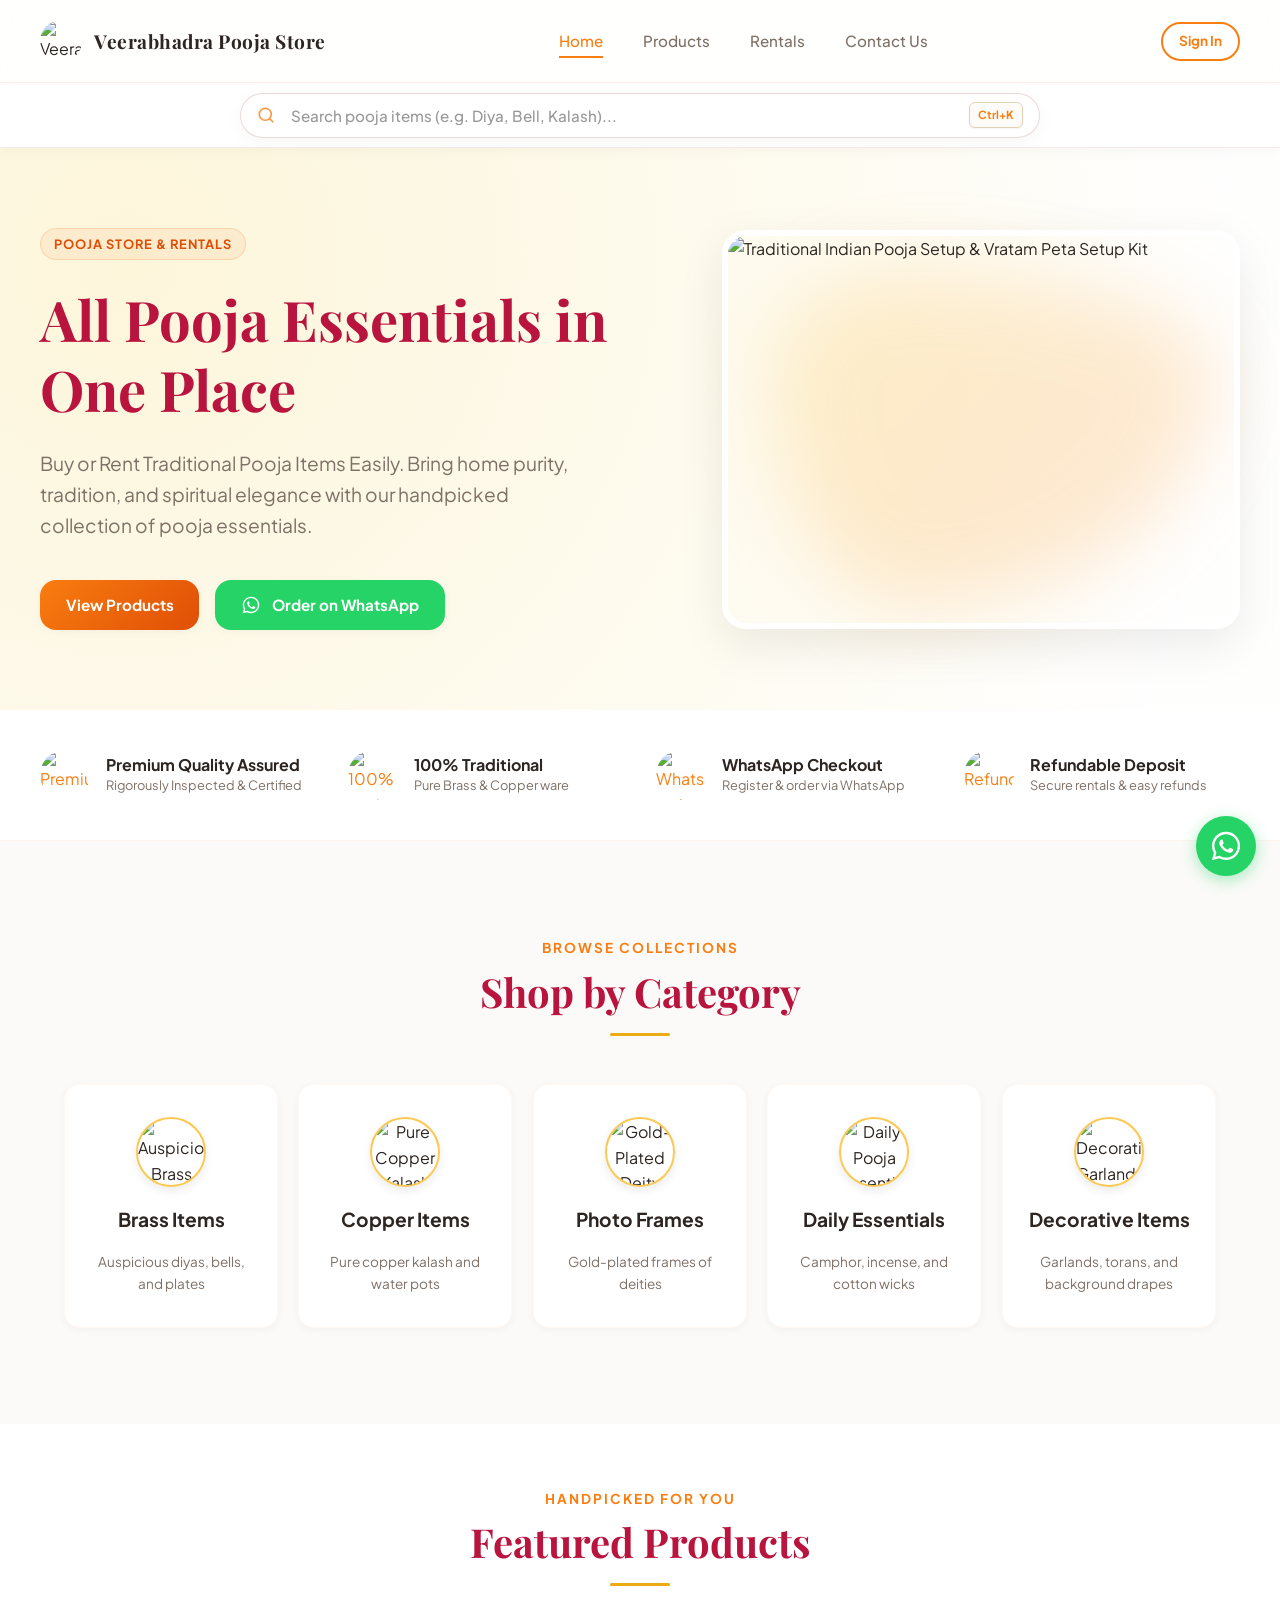
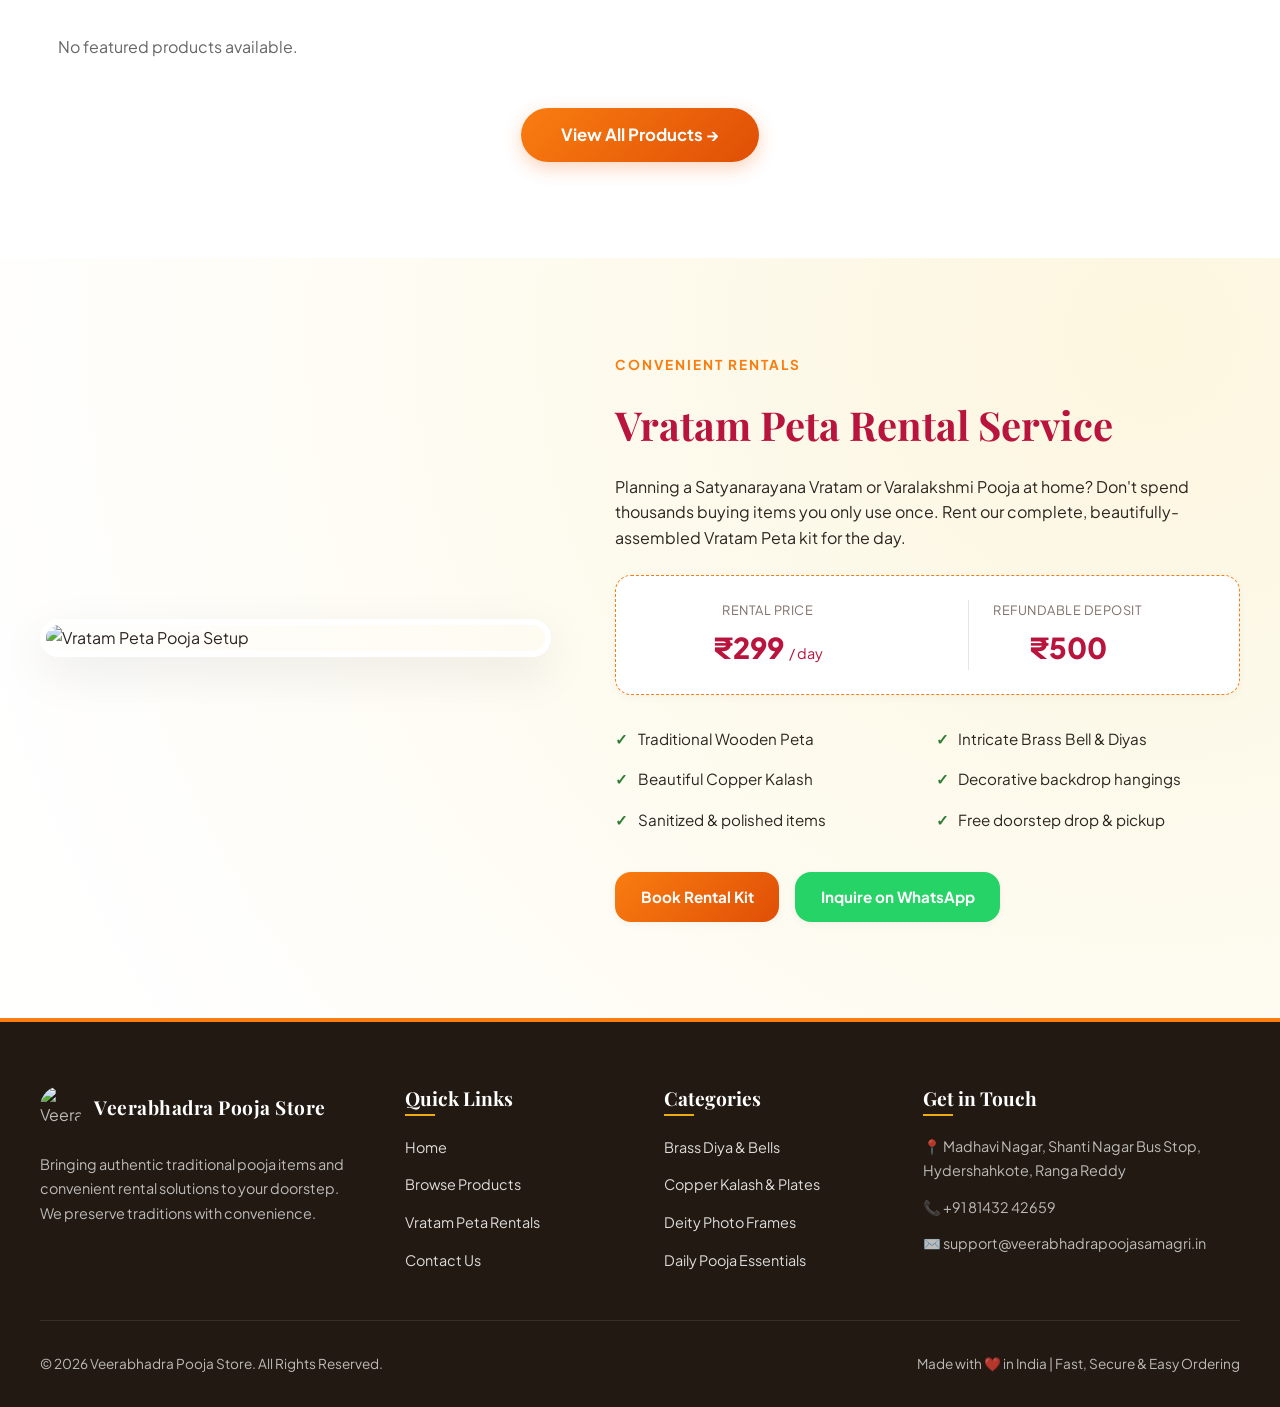
==== commit 2836513c: "Fix duplicate footer and sections on home page" ====
--- a/public/index.html
+++ b/public/index.html
@@ -527,201 +527,6 @@
     <div class="footer-bottom">
       <p>&copy; 2026 Veerabhadra Pooja Store. All Rights Reserved.</p>
       <p>Made with ❤️ in India | Fast, Secure & Easy Ordering</p>
-      <div class="feature-item">
-        <div class="feature-icon-box" style="background: none;">
-          <img src="images/premium-quality.png" alt="Premium Quality Assured Pooja Items" loading="lazy" decoding="async" style="width: 100%; height: 100%; object-fit: cover; border-radius: 50%;">
-        </div>
-        <div class="feature-info">
-          <h4>Premium Quality Assured</h4>
-          <p>Rigorously Inspected & Certified</p>
-        </div>
-      </div>
-      <div class="feature-item">
-        <div class="feature-icon-box" style="background: none;">
-          <img src="images/traditional-pot.png" alt="100% Traditional Brass & Copper" loading="lazy" decoding="async" style="width: 100%; height: 100%; object-fit: cover; border-radius: 50%;">
-        </div>
-        <div class="feature-info">
-          <h4>100% Traditional</h4>
-          <p>Pure Brass & Copper ware</p>
-        </div>
-      </div>
-      <div class="feature-item">
-        <div class="feature-icon-box" style="background: none;">
-          <img src="images/whatsapp-feature.png" alt="WhatsApp Quick Ordering" loading="lazy" decoding="async" style="width: 100%; height: 100%; object-fit: cover; border-radius: 50%;">
-        </div>
-        <div class="feature-info">
-          <h4>WhatsApp Checkout</h4>
-          <p>Register & order via WhatsApp</p>
-        </div>
-      </div>
-      <div class="feature-item">
-        <div class="feature-icon-box" style="background: none;">
-          <img src="images/deposit-feature.png" alt="Refundable Security Deposit" loading="lazy" decoding="async" style="width: 100%; height: 100%; object-fit: cover; border-radius: 50%;">
-        </div>
-        <div class="feature-info">
-          <h4>Refundable Deposit</h4>
-          <p>Secure rentals & easy refunds</p>
-        </div>
-      </div>
-    </div>
-  </section>
-
-  <!-- Featured Categories -->
-  <section class="categories">
-    <div class="section-header">
-      <span class="section-tag">Browse Collections</span>
-      <h2 class="section-title">Shop by Category</h2>
-      <div class="section-line"></div>
-    </div>
-    
-    <div class="category-grid">
-      <a href="/products#brass-items" class="category-card">
-        <div class="category-icon-img-wrapper">
-          <img class="category-icon-img" src="images/brass-category.jpg" alt="Auspicious Brass Diyas, Bells, and Pooja Plates" loading="lazy" decoding="async">
-        </div>
-        <h3>Brass Items</h3>
-        <p>Auspicious diyas, bells, and plates</p>
-      </a>
-      <a href="/products#copper-items" class="category-card">
-        <div class="category-icon-img-wrapper">
-          <img class="category-icon-img" src="images/copper-category.jpg" alt="Pure Copper Kalash and Water Pots for Pooja" loading="lazy" decoding="async">
-        </div>
-        <h3>Copper Items</h3>
-        <p>Pure copper kalash and water pots</p>
-      </a>
-      <a href="/products#photo-frames" class="category-card">
-        <div class="category-icon-img-wrapper">
-          <img class="category-icon-img" src="images/photo-frame-category.jpg" alt="Gold-Plated Deity Photo Frames for Home Temple" loading="lazy" decoding="async">
-        </div>
-        <h3>Photo Frames</h3>
-        <p>Gold-plated frames of deities</p>
-      </a>
-      <a href="/products#daily-essentials" class="category-card">
-        <div class="category-icon-img-wrapper">
-          <img class="category-icon-img" src="images/daily-essentials-category.jpg" alt="Daily Pooja Essentials - Camphor, Incense, Wicks" loading="lazy" decoding="async">
-        </div>
-        <h3>Daily Essentials</h3>
-        <p>Camphor, incense, and cotton wicks</p>
-      </a>
-      <a href="/products#decorative-items" class="category-card">
-        <div class="category-icon-img-wrapper">
-          <img class="category-icon-img" src="images/decorative-category.jpg" alt="Decorative Garlands, Torans, and Backdrop Drapes" loading="lazy" decoding="async">
-        </div>
-        <h3>Decorative Items</h3>
-        <p>Garlands, torans, and background drapes</p>
-      </a>
-    </div>
-  </section>
-
-  <!-- Featured Products -->
-  <section class="products-section">
-    <div class="products-wrapper">
-      <div class="section-header">
-        <span class="section-tag">Handpicked For You</span>
-        <h2 class="section-title">Featured Products</h2>
-        <div class="section-line"></div>
-      </div>
-
-      <div class="products-grid" id="home-dynamic-products">
-        <!-- Products will be dynamically loaded here from admin inventory via main.js -->
-      </div>
-
-      <!-- View All Products Action Button -->
-      <div style="text-align: center; margin-top: 3rem;">
-        <a href="products.html" class="btn btn-primary" style="padding: 0.85rem 2.5rem; font-size: 1.05rem; border-radius: var(--radius-full, 50px); box-shadow: 0 6px 18px rgba(243, 112, 34, 0.3); font-weight: 700; display: inline-flex; align-items: center; gap: 8px;">
-          View All Products →
-        </a>
-      </div>
-    </div>
-  </section>
-
-
-  <!-- Rental Highlight Section -->
-  <section class="rental-section">
-    <div class="rental-container">
-      <div class="rental-image-wrapper">
-        <img src="images/vratam-peta.png" alt="Vratam Peta Pooja Setup" class="rental-img">
-      </div>
-      <div class="rental-details">
-        <span class="section-tag">Convenient Rentals</span>
-        <h2 class="section-title" style="text-align: left;">Vratam Peta Rental Service</h2>
-        <p>Planning a Satyanarayana Vratam or Varalakshmi Pooja at home? Don't spend thousands buying items you only use once. Rent our complete, beautifully-assembled Vratam Peta kit for the day.</p>
-        
-        <div class="rental-pricing-box">
-          <div class="pricing-item">
-            <div class="price-label">Rental Price</div>
-            <div class="price-value">₹299 <span style="font-size:0.9rem;font-weight:normal;">/ day</span></div>
-          </div>
-          <div class="pricing-item" style="border-left: 1px solid rgba(0,0,0,0.1); padding-left: 1.5rem;">
-            <div class="price-label">Refundable Deposit</div>
-            <div class="price-value">₹500</div>
-          </div>
-        </div>
-
-        <ul class="rental-features-list">
-          <li><span class="checkmark-icon">✓</span> Traditional Wooden Peta</li>
-          <li><span class="checkmark-icon">✓</span> Intricate Brass Bell & Diyas</li>
-          <li><span class="checkmark-icon">✓</span> Beautiful Copper Kalash</li>
-          <li><span class="checkmark-icon">✓</span> Decorative backdrop hangings</li>
-          <li><span class="checkmark-icon">✓</span> Sanitized & polished items</li>
-          <li><span class="checkmark-icon">✓</span> Free doorstep drop & pickup</li>
-        </ul>
-
-        <div class="hero-actions" style="margin-top: 1rem;">
-          <a href="/rental" class="btn btn-primary">Book Rental Kit</a>
-          <button class="btn btn-whatsapp" onclick="orderDirect('Vratam Peta Rental Inquiry', 299)">
-            Inquire on WhatsApp
-          </button>
-        </div>
-      </div>
-    </div>
-  </section>
-
-  <!-- Floating WhatsApp Button -->
-  <button class="sticky-whatsapp-btn" onclick="orderDirect('General Shop Inquiry', 0)" aria-label="Chat on WhatsApp">
-    <svg class="sticky-whatsapp-svg" viewBox="0 0 24 24"><path d="M12.04 2c-5.46 0-9.91 4.45-9.91 9.91 0 1.75.46 3.45 1.32 4.95L2.05 22l5.25-1.38c1.45.79 3.08 1.21 4.74 1.21 5.46 0 9.91-4.45 9.91-9.91 0-2.65-1.03-5.14-2.9-7.01A9.816 9.816 0 0 0 12.04 2m.01 1.67c2.2 0 4.26.86 5.82 2.42a8.2 8.2 0 0 1 2.41 5.83c0 4.54-3.7 8.23-8.24 8.23-1.48 0-2.93-.4-4.21-1.15l-.3-.18-3.12.82.83-3.04-.2-.31a8.187 8.187 0 0 1-1.25-4.37c0-4.54 3.7-8.24 8.24-8.24M8.75 7.73c-.15 0-.41.06-.62.29-.22.22-.83.82-.83 2s.86 2.32.98 2.49c.12.17 1.69 2.58 4.1 3.62.58.25 1.03.4 1.38.51.58.18 1.11.16 1.53.09.47-.07 1.44-.59 1.65-1.17.2-.57.2-1.07.14-1.17-.06-.1-.22-.16-.47-.29-.25-.12-1.44-.71-1.66-.79-.22-.08-.38-.12-.55.12-.17.25-.66.83-.81.99-.15.17-.31.19-.57.06-.25-.12-1.07-.39-2.03-1.25-.75-.67-1.26-1.5-1.4-1.76-.15-.26-.02-.4.11-.53.12-.11.25-.29.38-.44.13-.15.17-.25.25-.42.09-.17.04-.32-.02-.45-.06-.13-.55-1.33-.75-1.82-.2-.48-.4-.41-.55-.42-.14 0-.31-.01-.47-.01z" fill="currentColor"/></svg>
-  </button>
-
-  <!-- Footer -->
-  <footer>
-    <div class="footer-container">
-      <div class="footer-col">
-        <a href="/" class="logo" style="margin-bottom: 1.5rem;">
-          <img src="images/logo.jpg" alt="Veerabhadra Pooja Store Logo" class="logo-navbar-img">
-          <div>
-            <div class="logo-text" style="color: white;">Veerabhadra Pooja Store</div>
-          </div>
-        </a>
-        <p>Bringing authentic traditional pooja items and convenient rental solutions to your doorstep. We preserve traditions with convenience.</p>
-      </div>
-      <div class="footer-col">
-        <h3>Quick Links</h3>
-        <ul>
-          <li><a href="/">Home</a></li>
-          <li><a href="/products">Browse Products</a></li>
-          <li><a href="/rental">Vratam Peta Rentals</a></li>
-          <li><a href="/contact">Contact Us</a></li>
-        </ul>
-      </div>
-      <div class="footer-col">
-        <h3>Categories</h3>
-        <ul>
-          <li><a href="/products#brass-items">Brass Diya & Bells</a></li>
-          <li><a href="/products#copper-items">Copper Kalash & Plates</a></li>
-          <li><a href="/products#photo-frames">Deity Photo Frames</a></li>
-          <li><a href="/products#daily-essentials">Daily Pooja Essentials</a></li>
-        </ul>
-      </div>
-      <div class="footer-col">
-        <h3>Get in Touch</h3>
-        <p style="margin-bottom: 0.75rem;">📍 Madhavi Nagar, Shanti Nagar Bus Stop, Hydershahkote, Ranga Reddy</p>
-        <p style="margin-bottom: 0.75rem;">📞 +91 81432 42659</p>
-        <p>✉️ support@veerabhadrapoojasamagri.in</p>
-      </div>
-    </div>
-    <div class="footer-bottom">
-      <p>&copy; 2026 Veerabhadra Pooja Store. All Rights Reserved.</p>
-      <p>Made with ❤️ in India | Fast, Secure & Easy Ordering</p>
     </div>
   </footer>
 
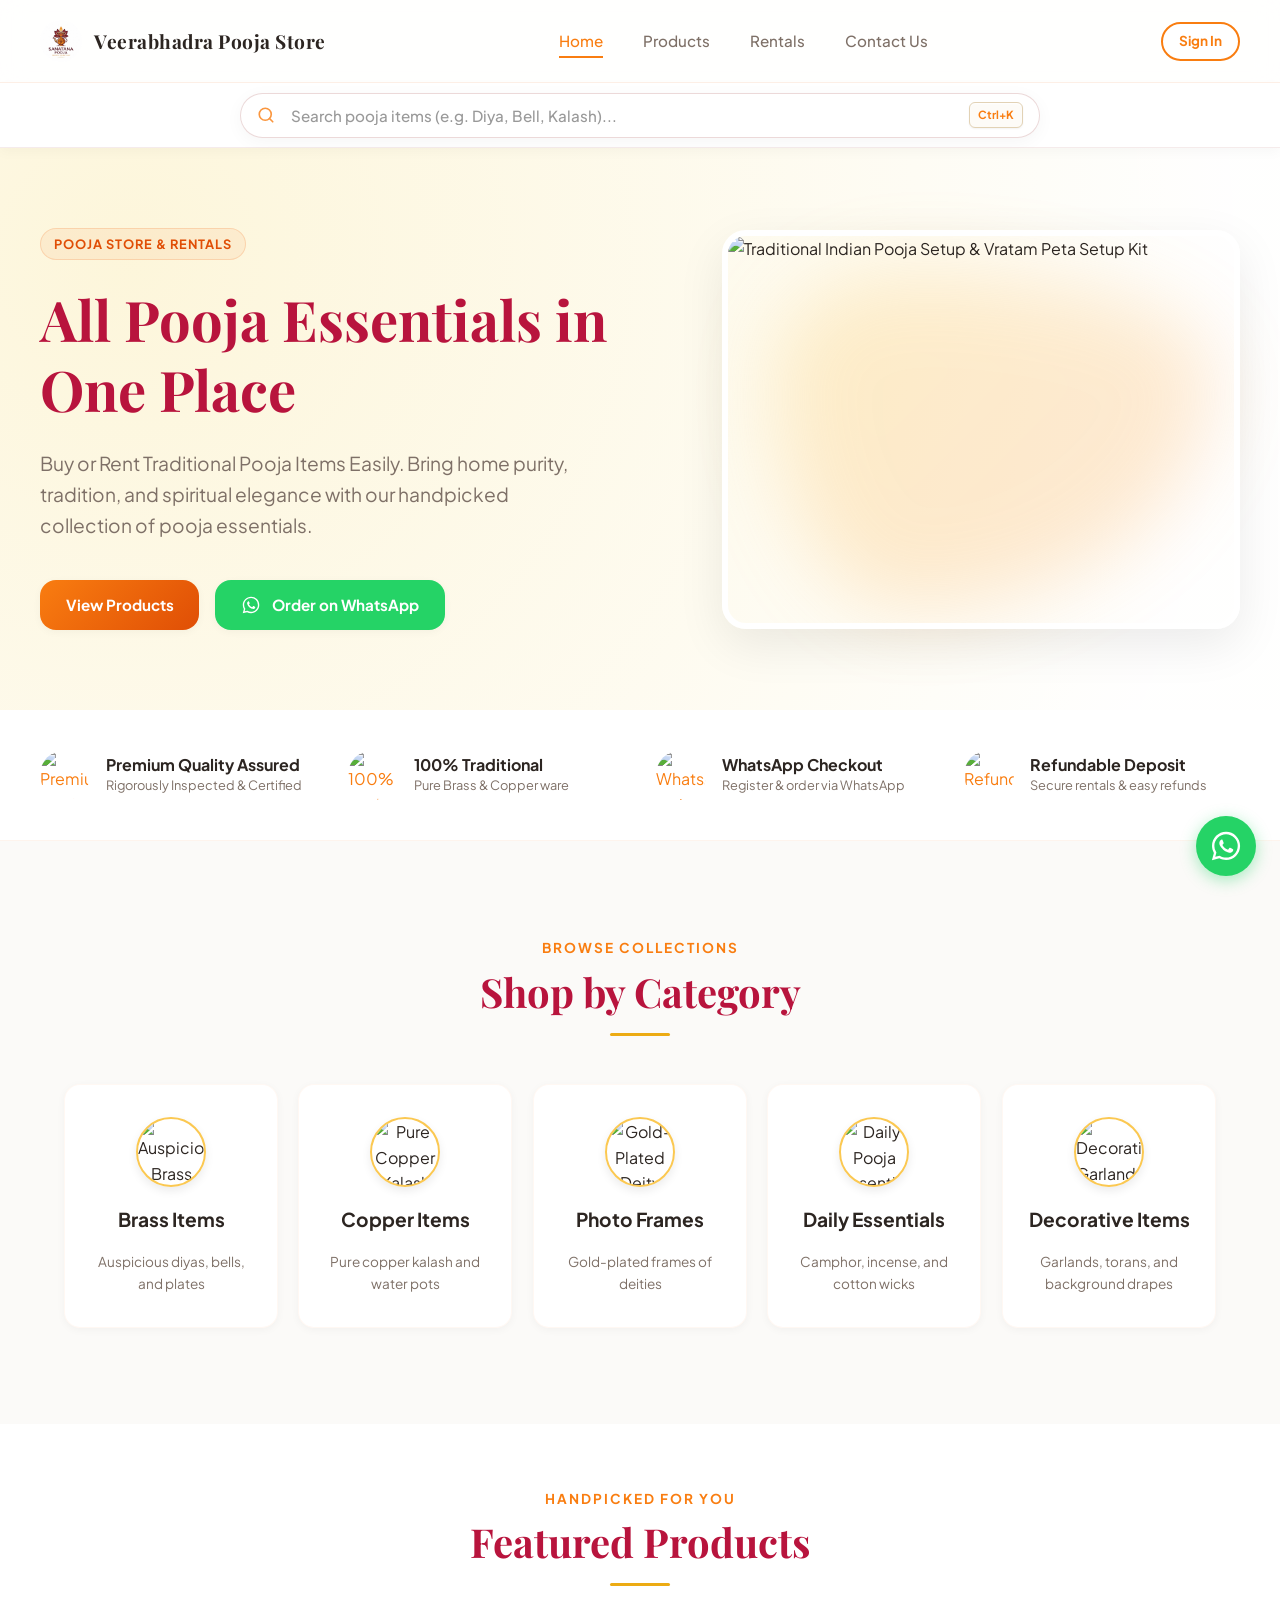
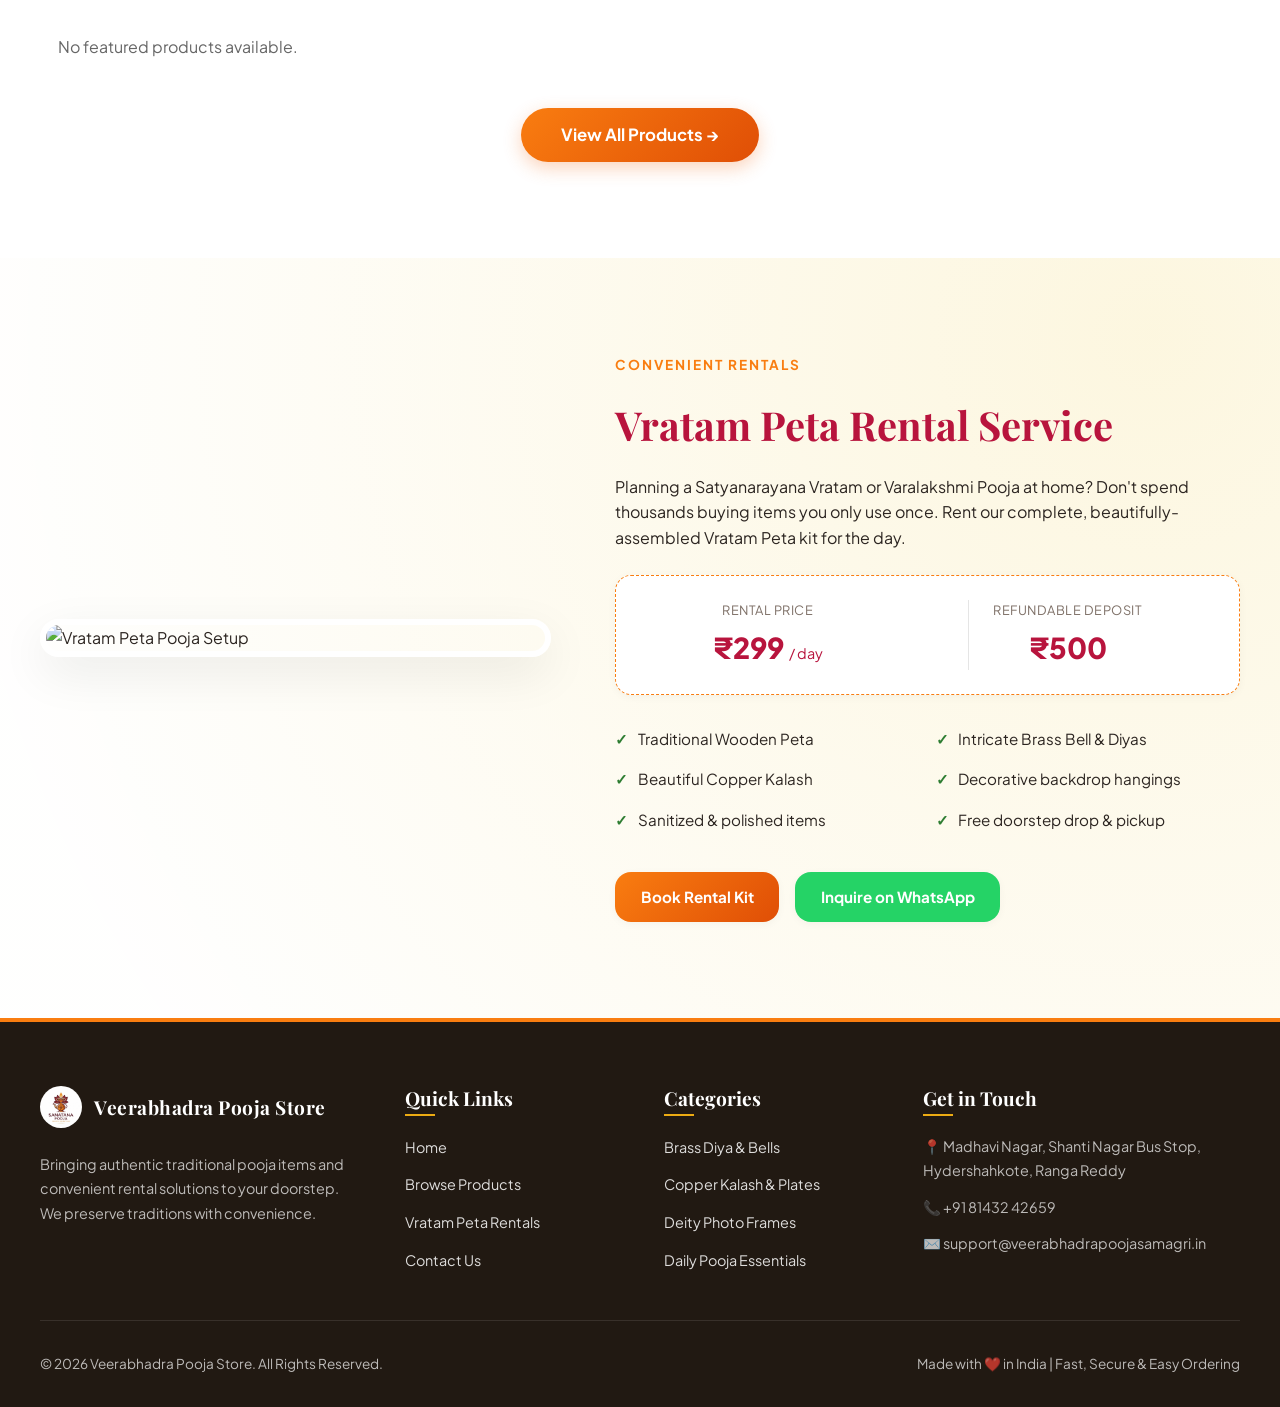
==== commit f4013394: "fix: bump smart-search version to invalidate browser cache" ====
--- a/public/index.html
+++ b/public/index.html
@@ -533,6 +533,6 @@
   <script src="https://cdn.jsdelivr.net/npm/@supabase/supabase-js@2"></script>
   <script src="js/supabase-config.js"></script>
   <script src="js/main.js?v=6"></script>
-  <script src="js/smart-search.js?v=3" defer></script>
+  <script src="js/smart-search.js?v=4" defer></script>
 </body>
 </html>
